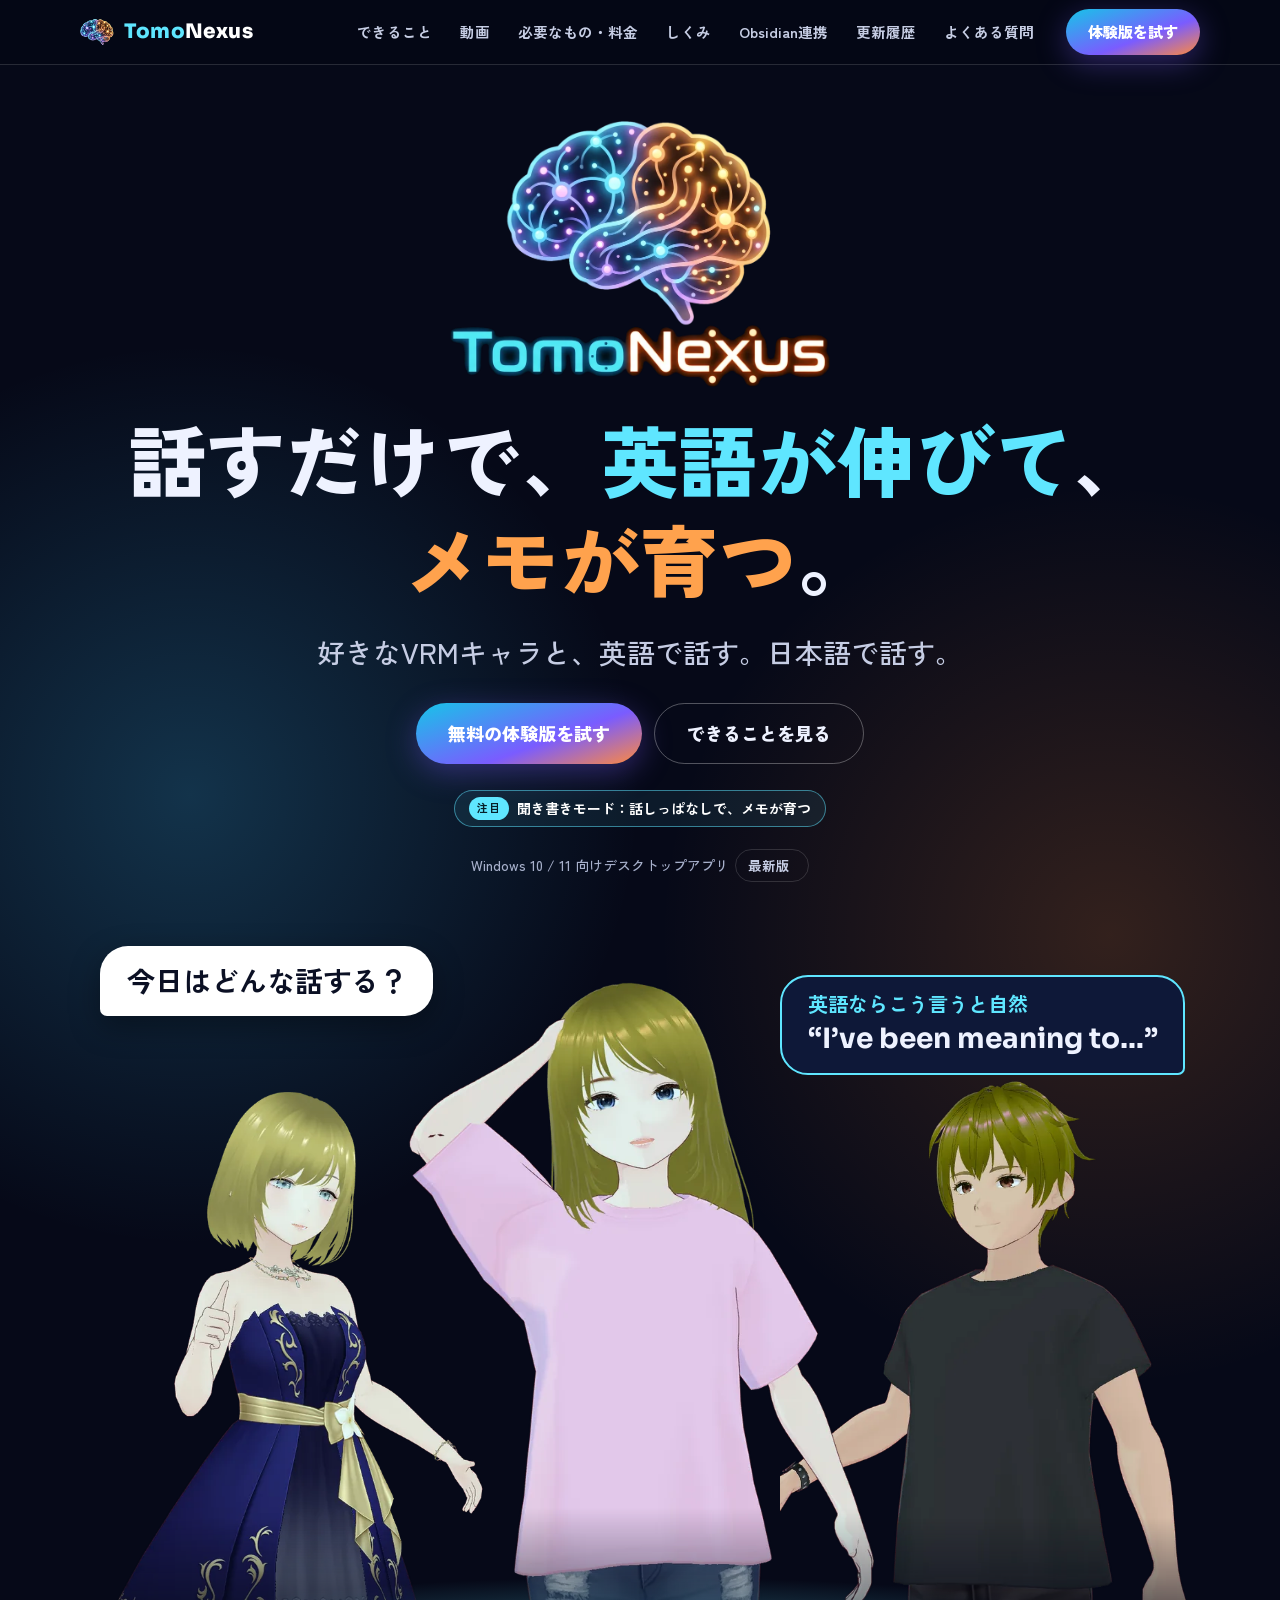
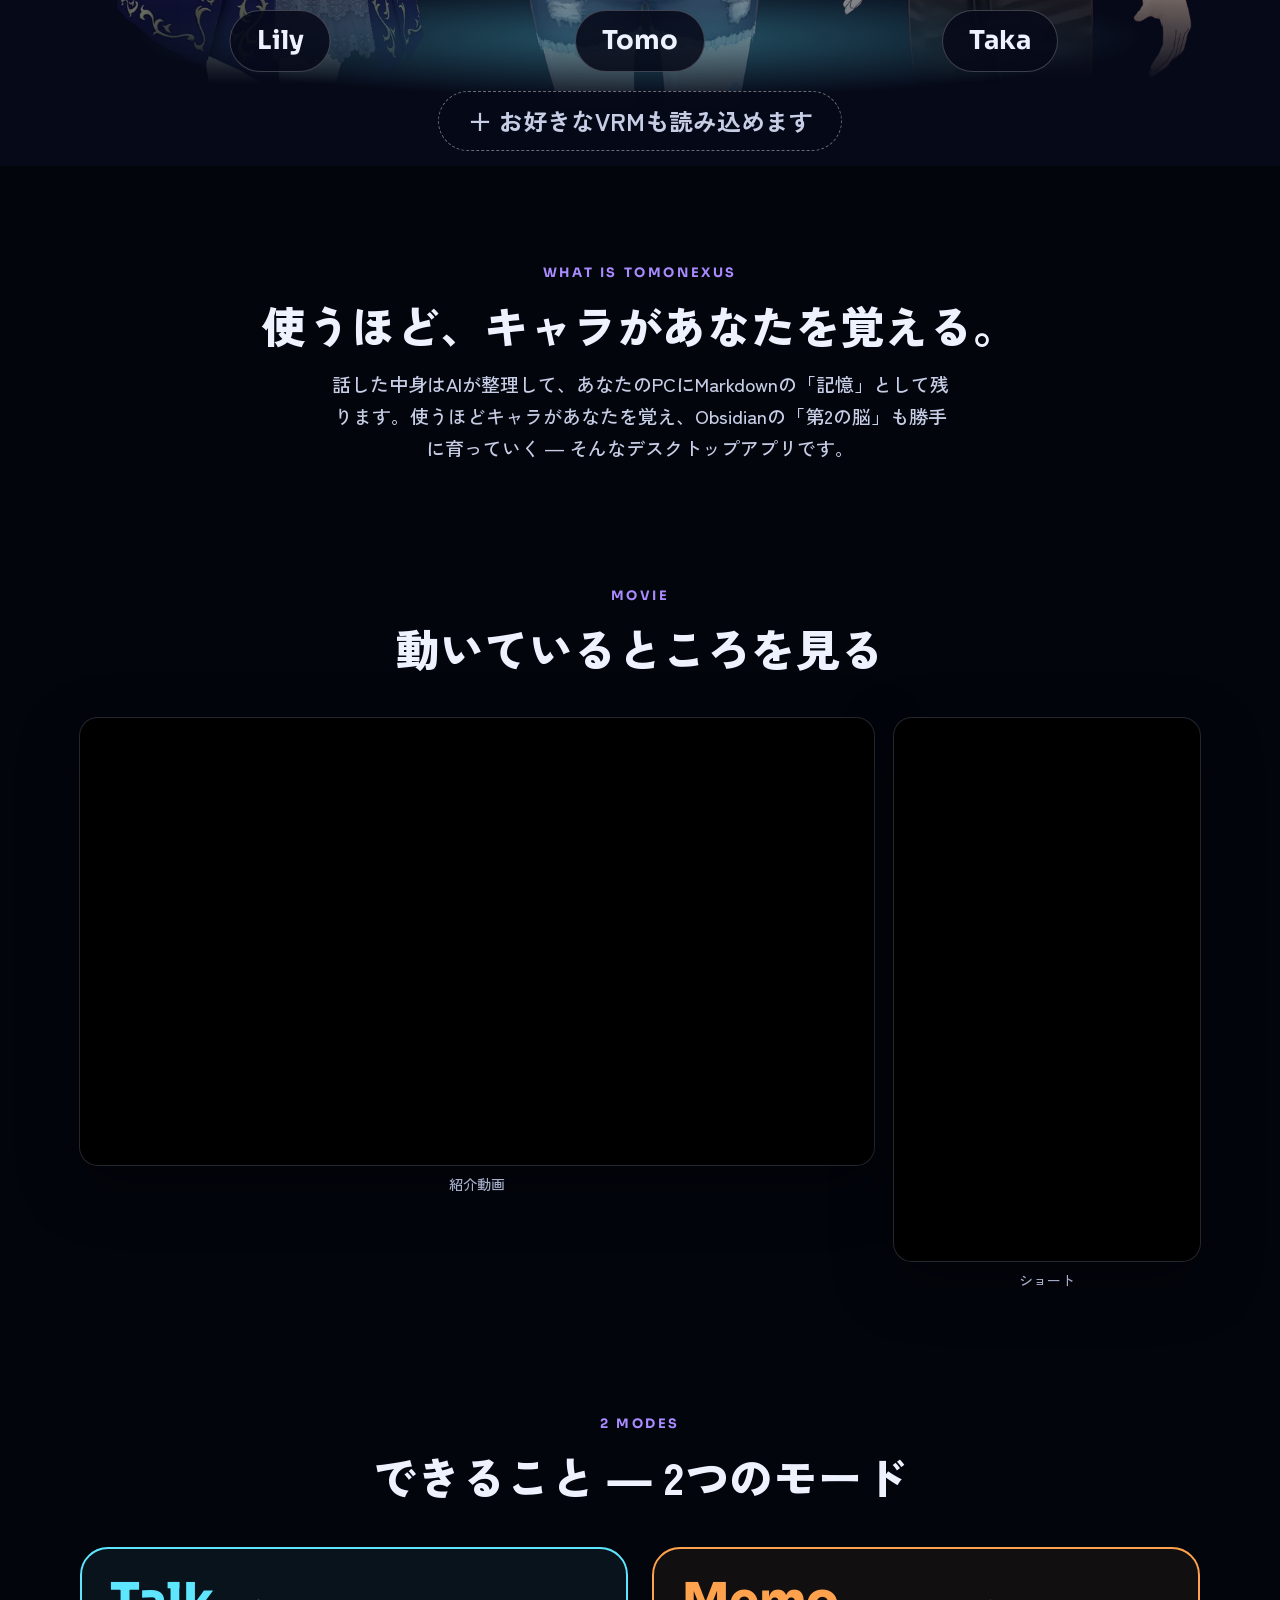
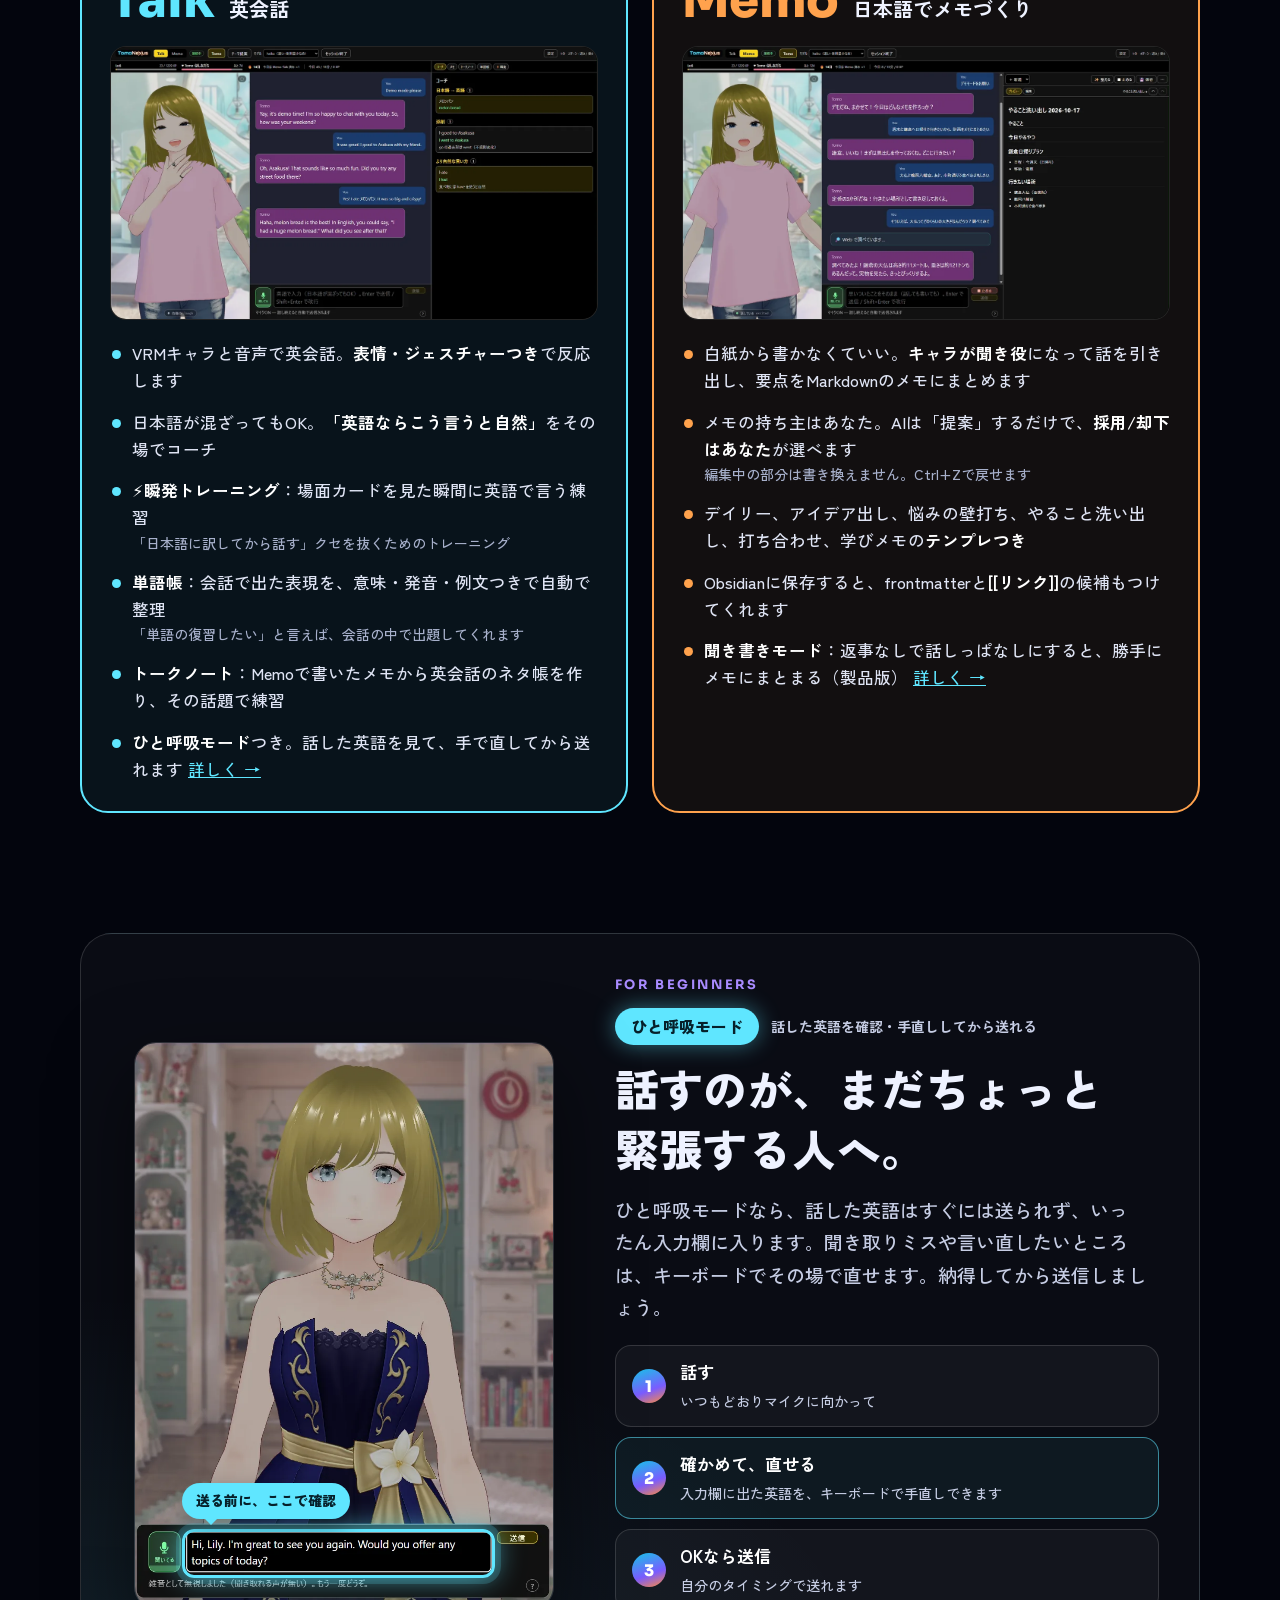
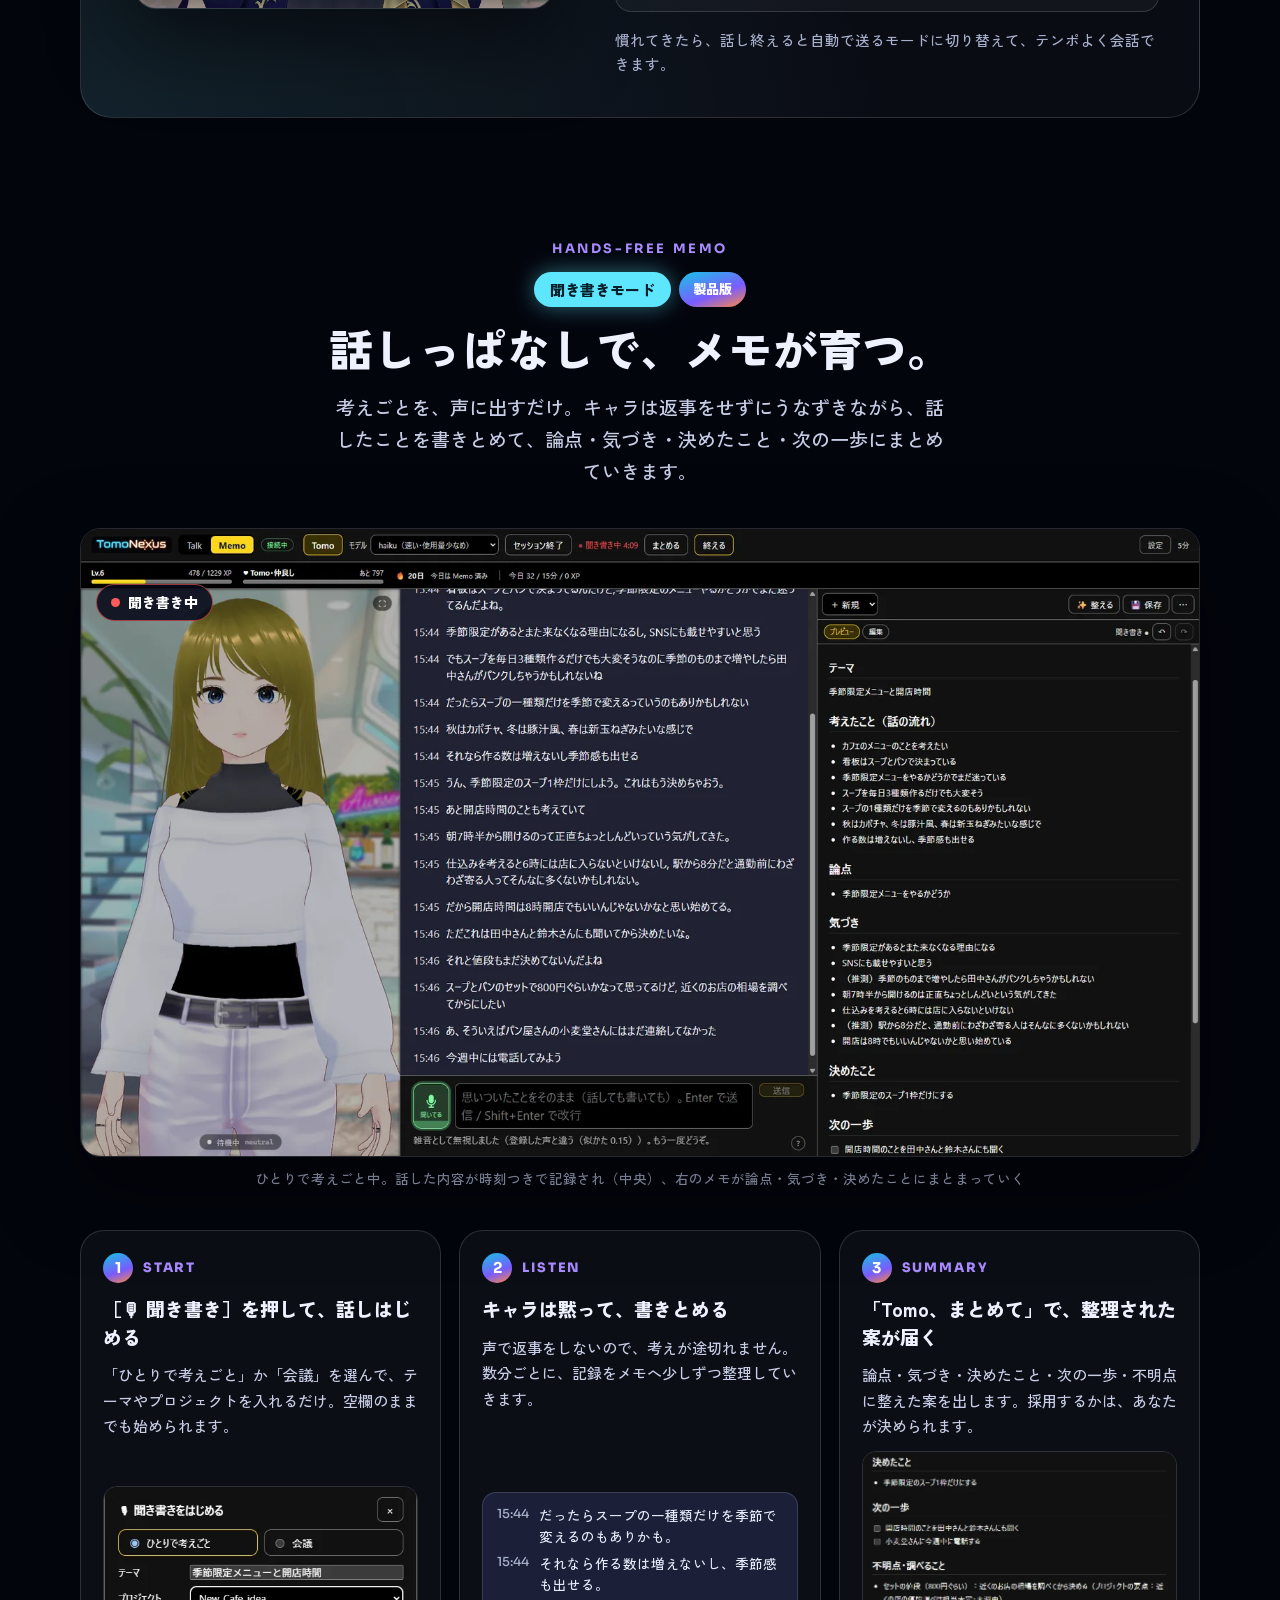
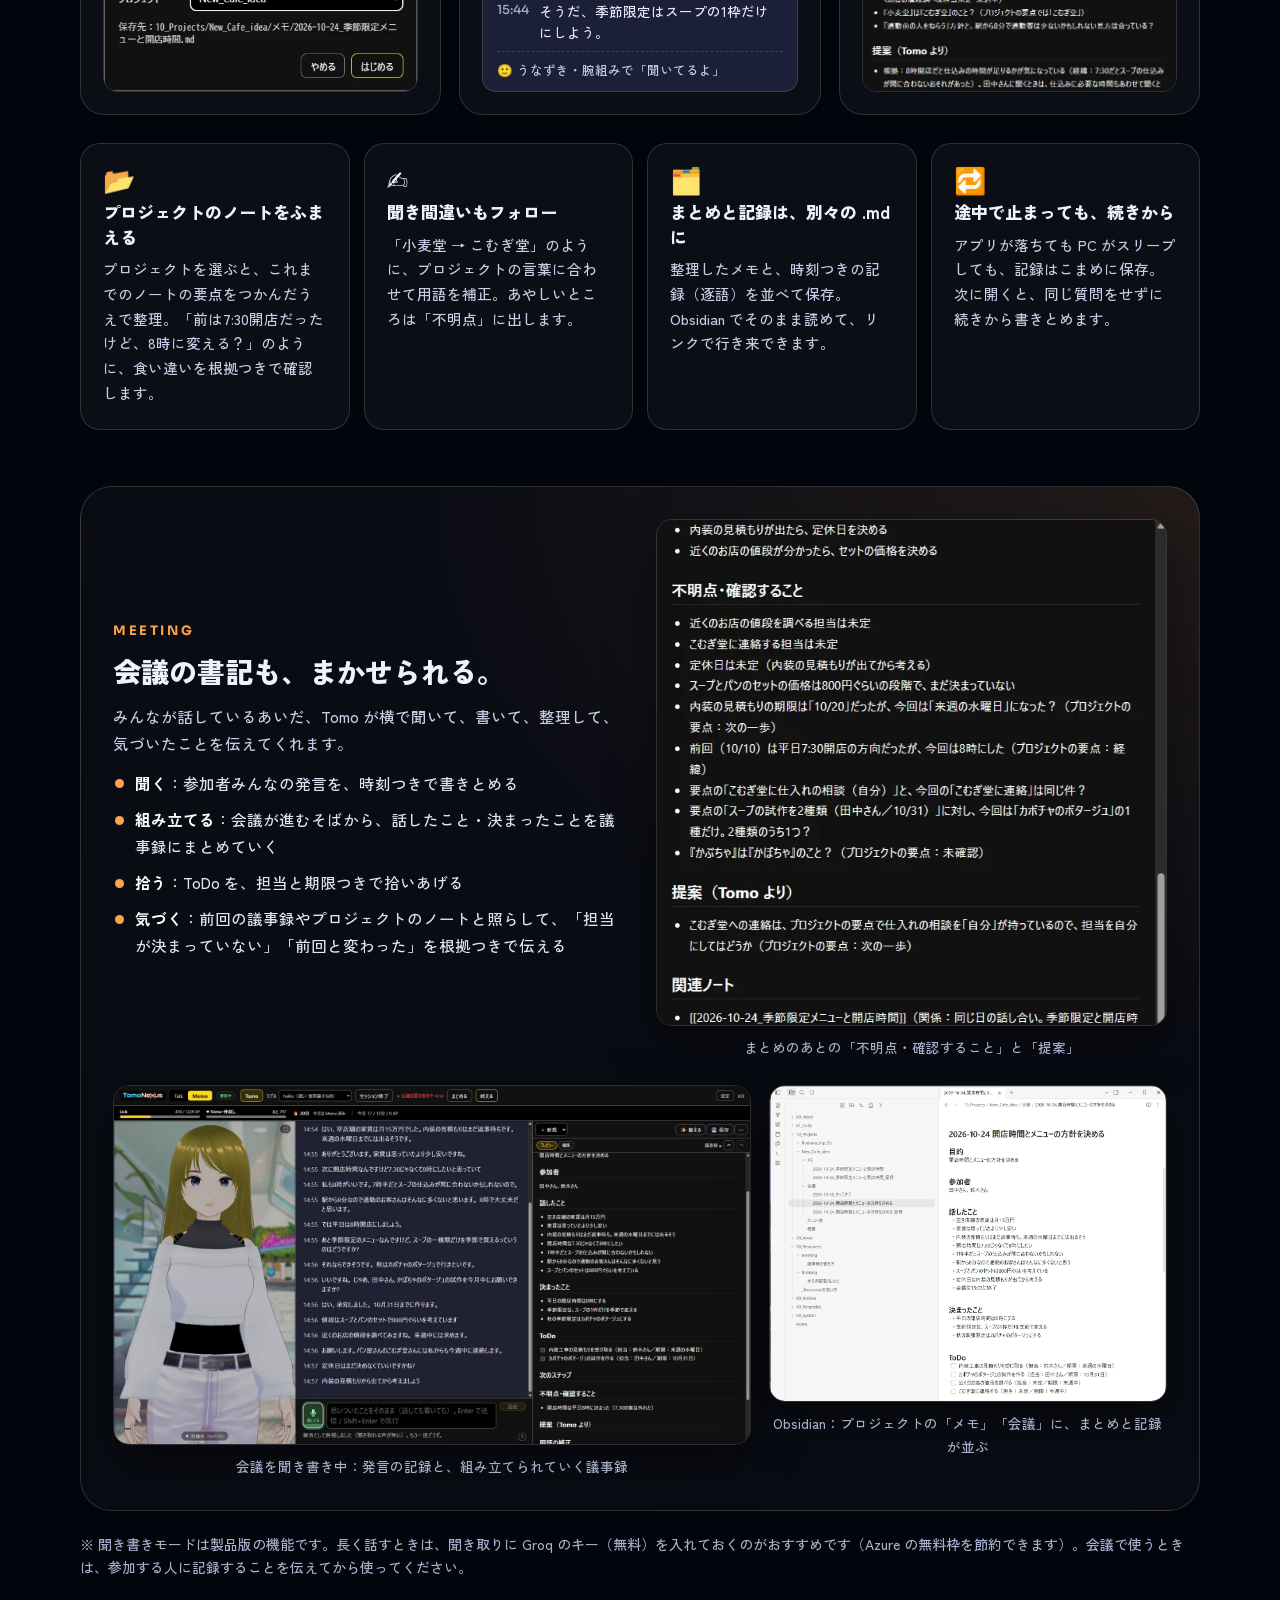
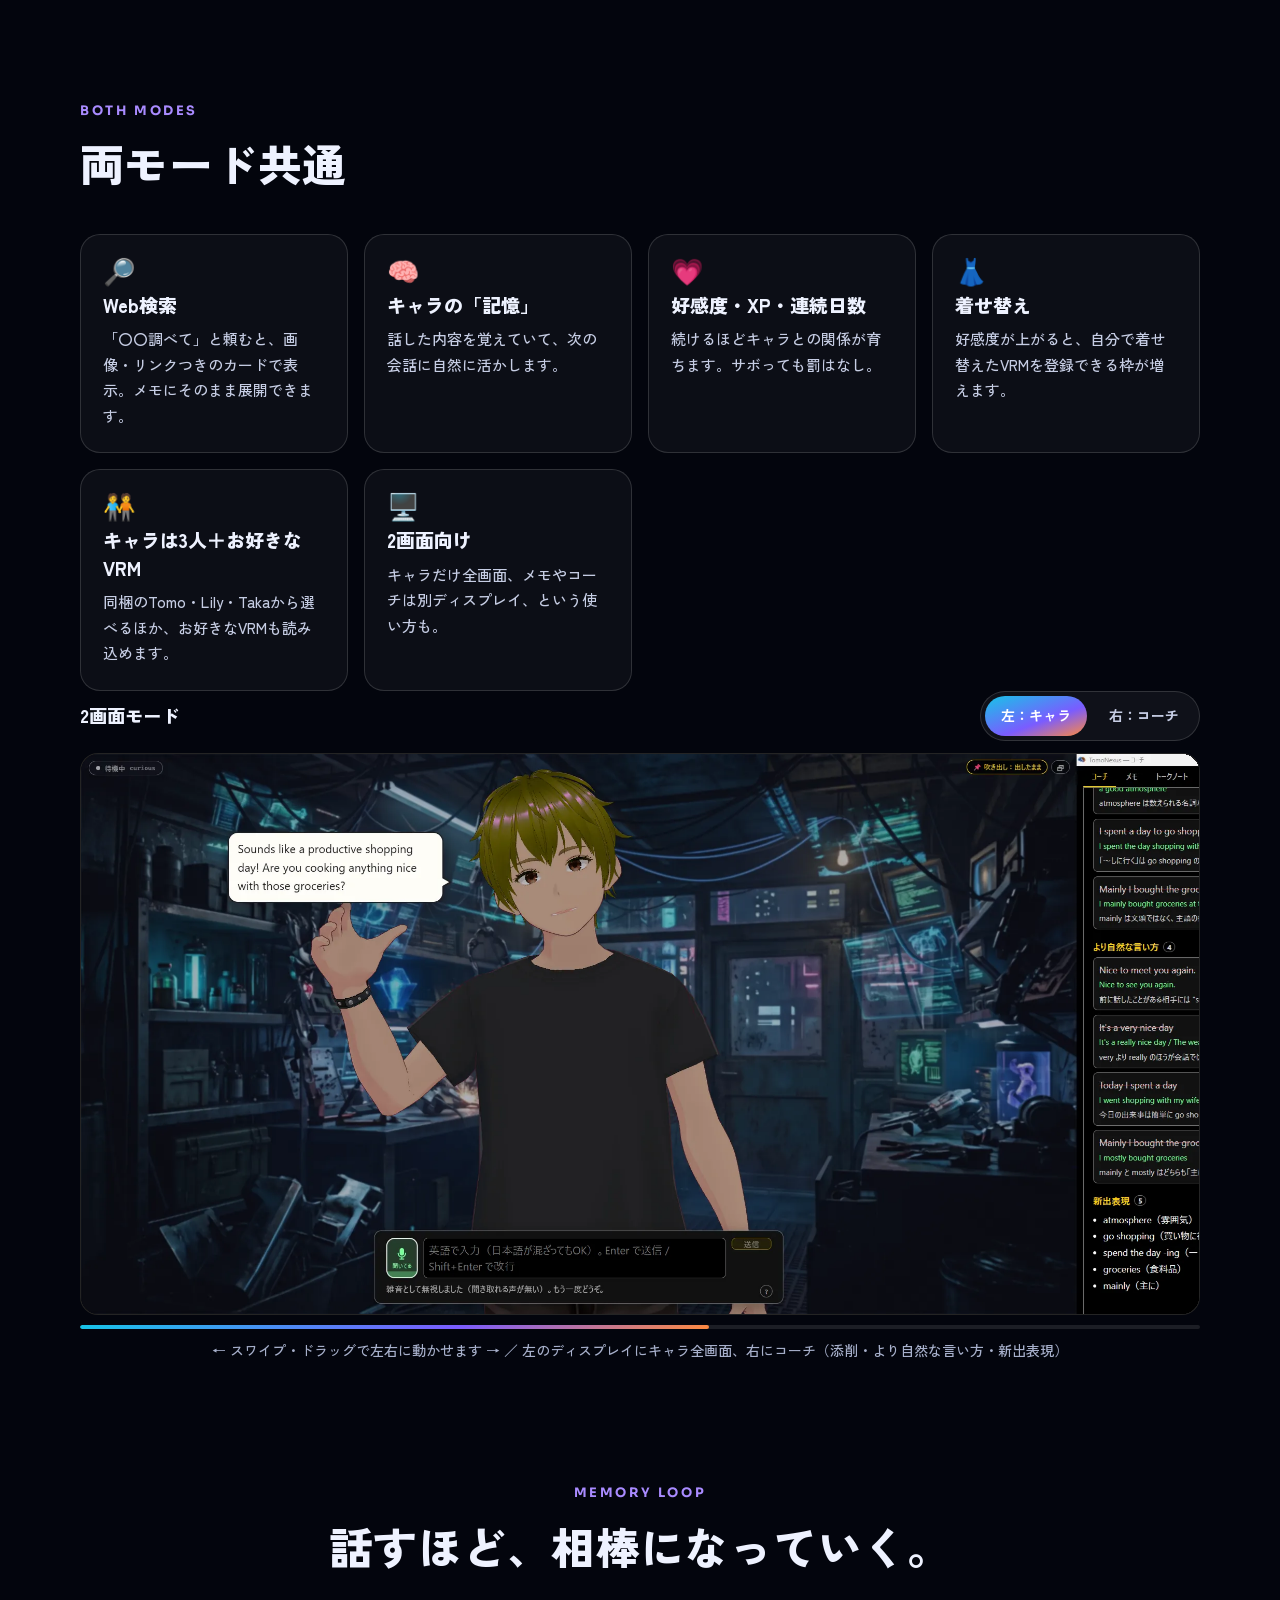
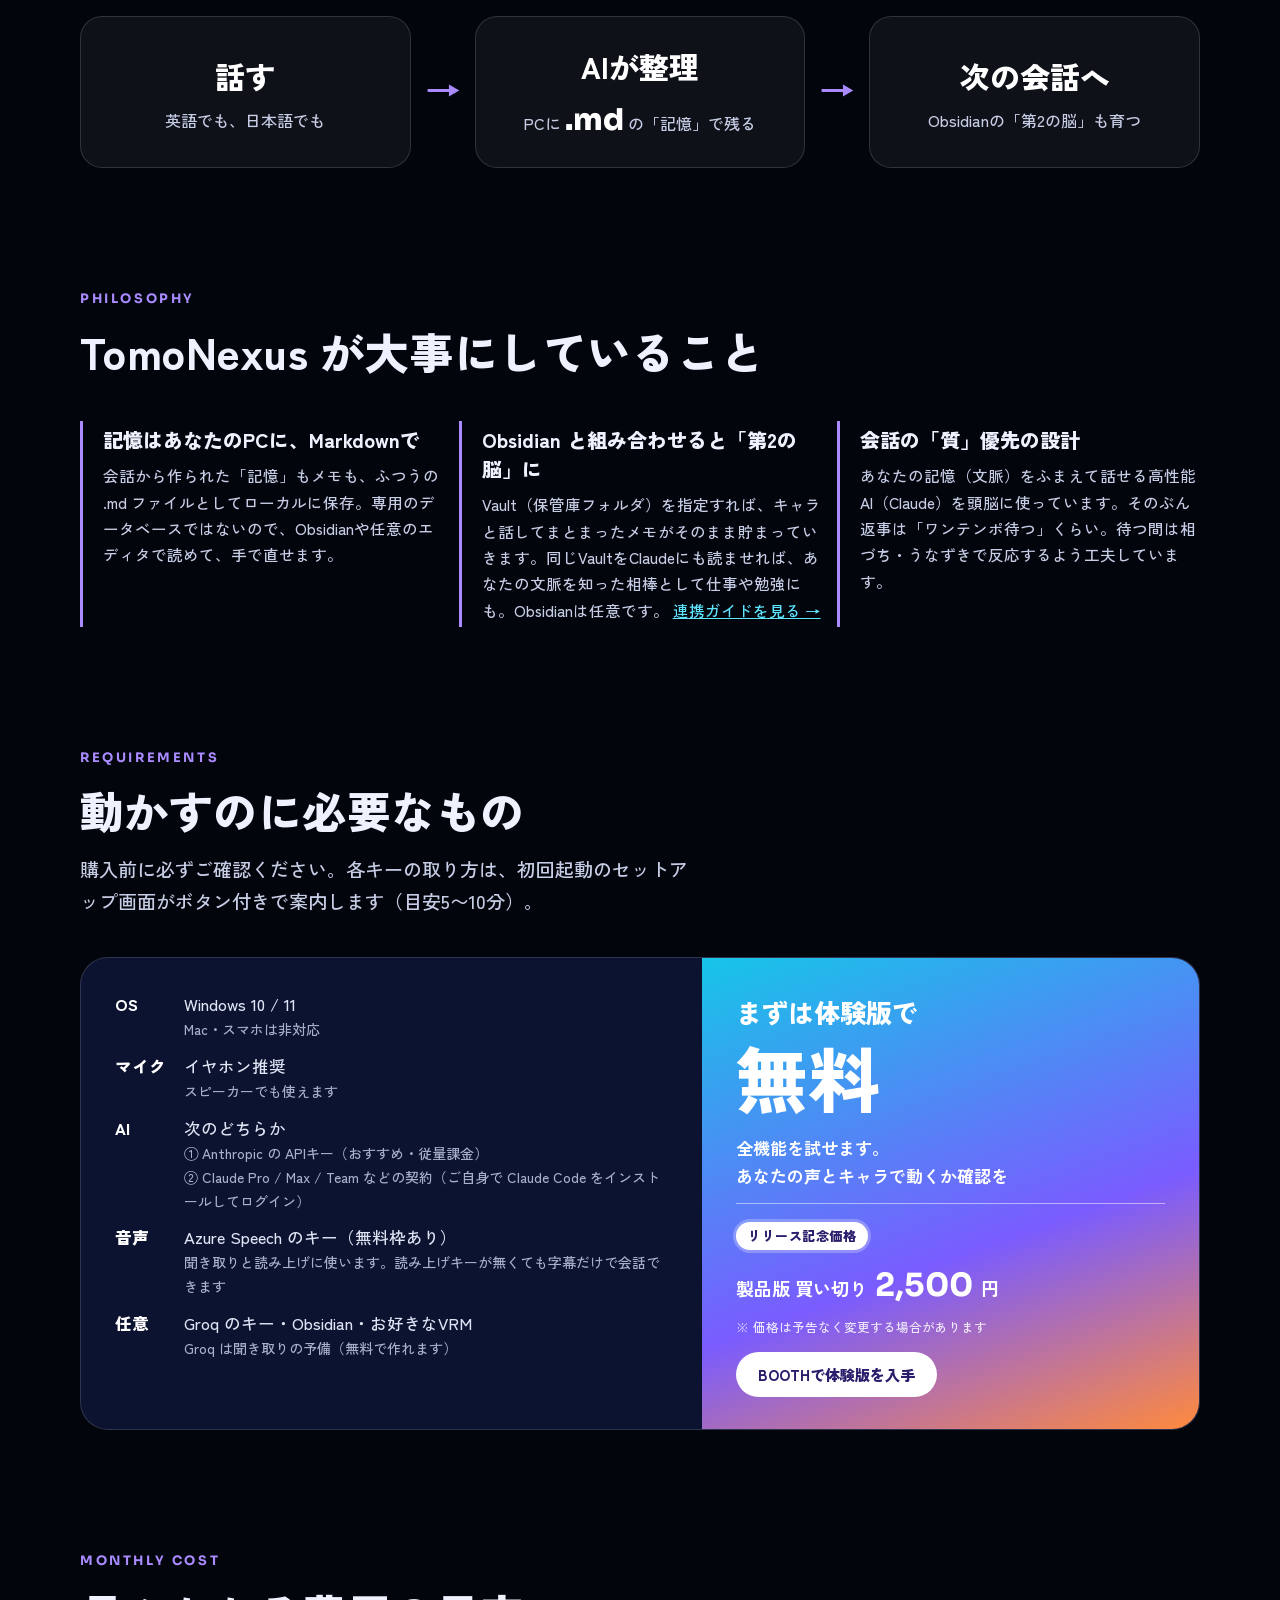
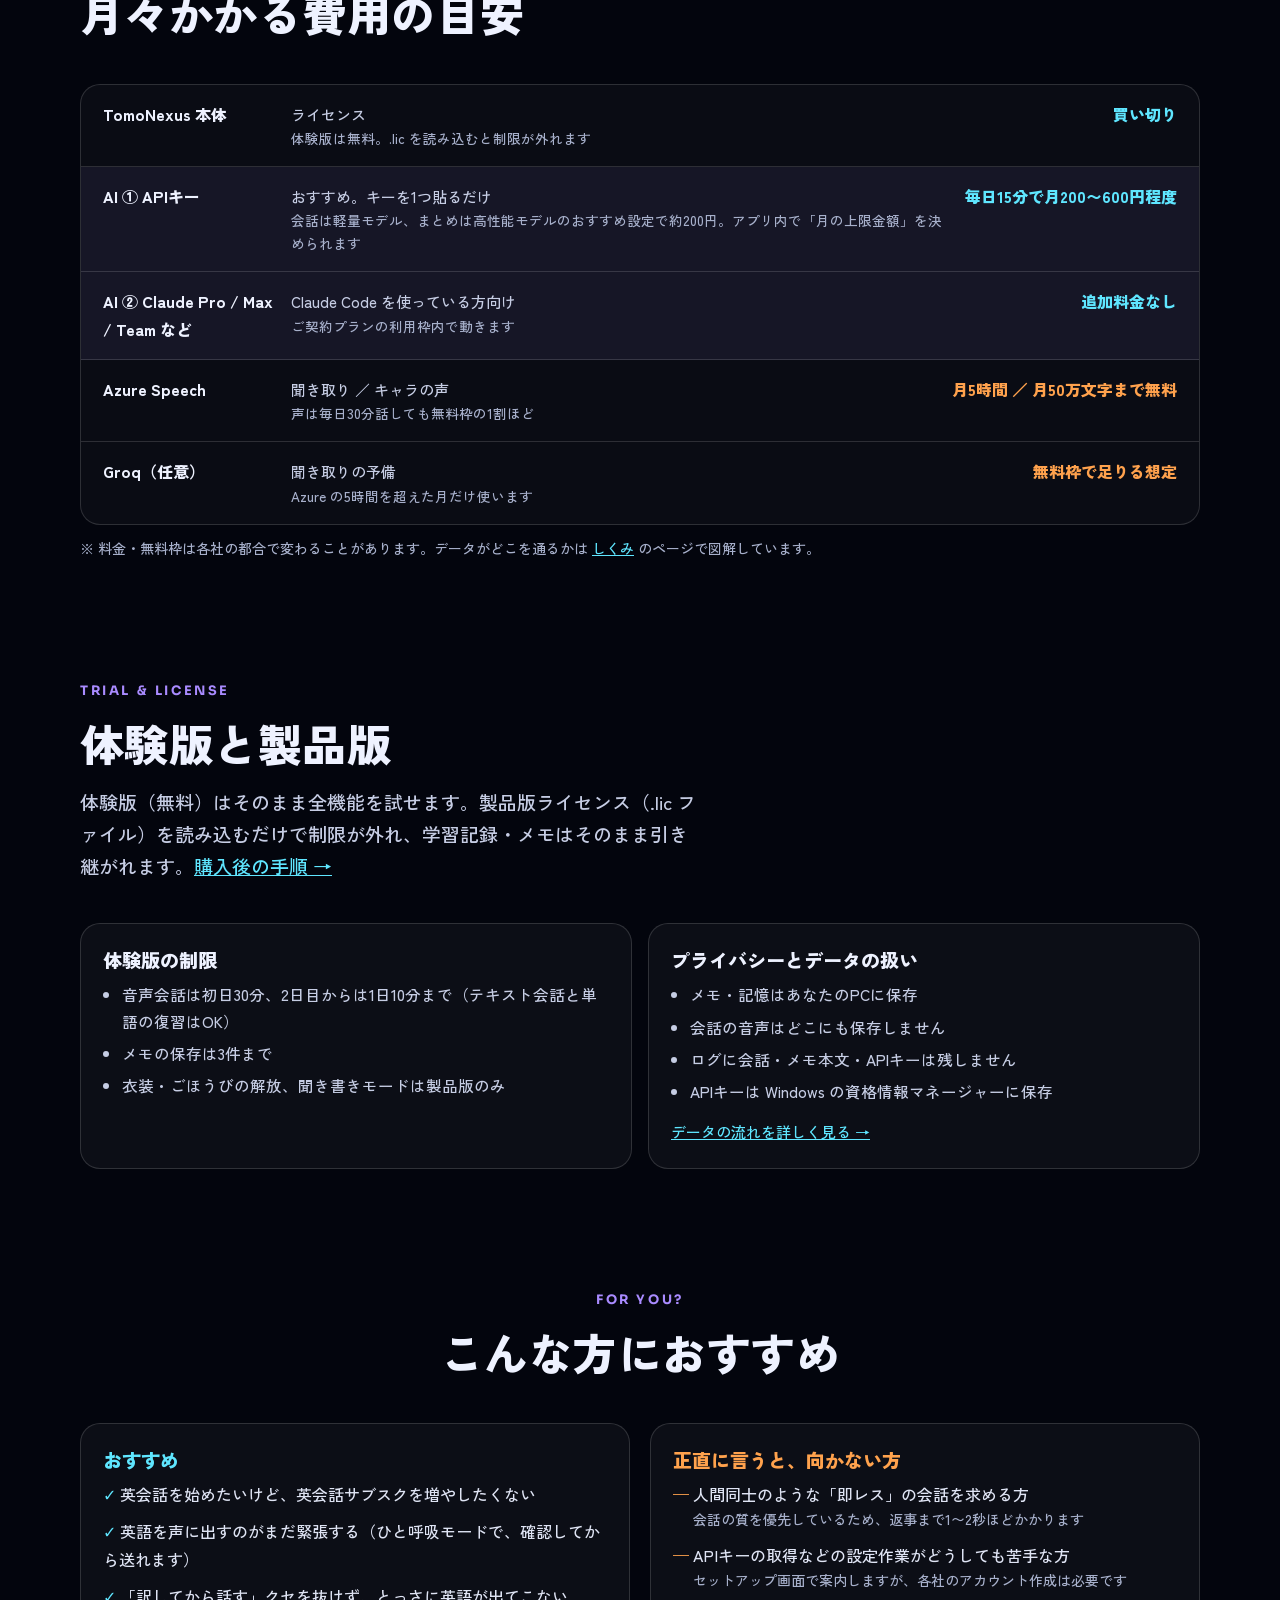
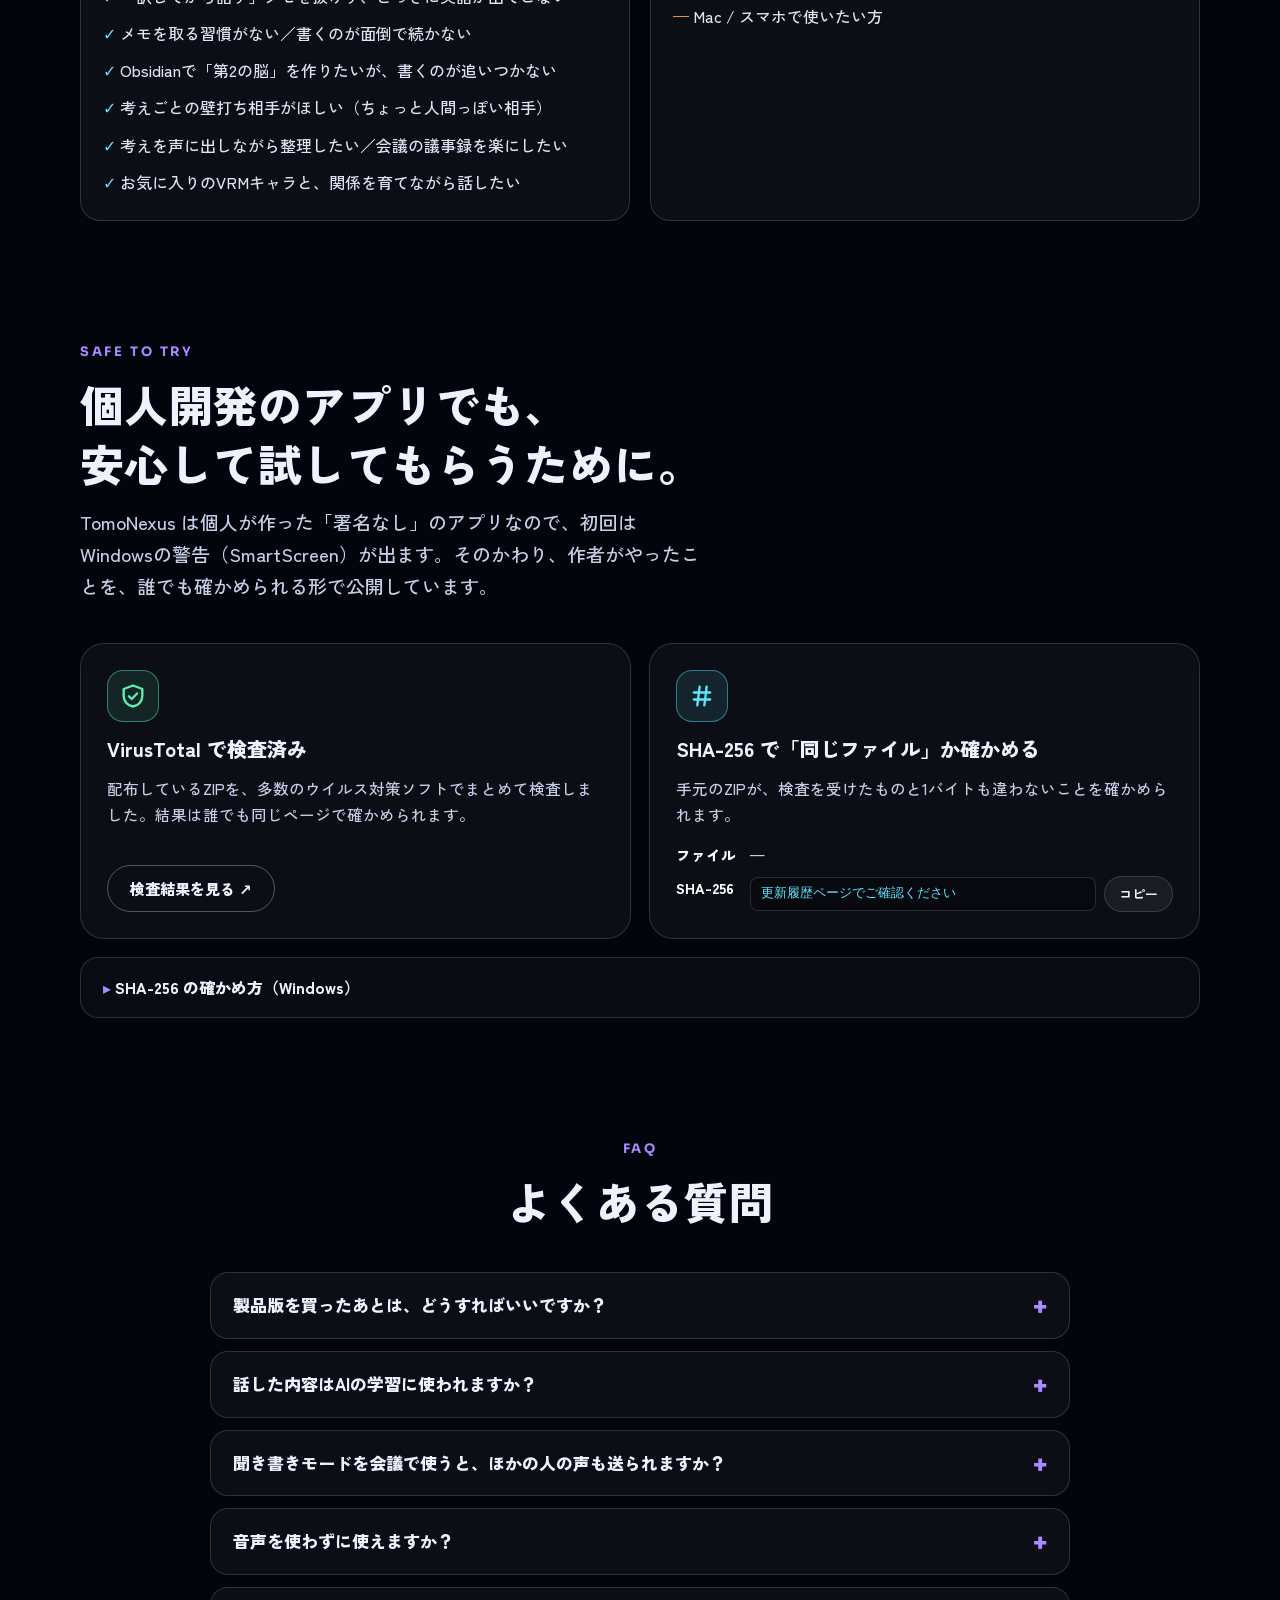
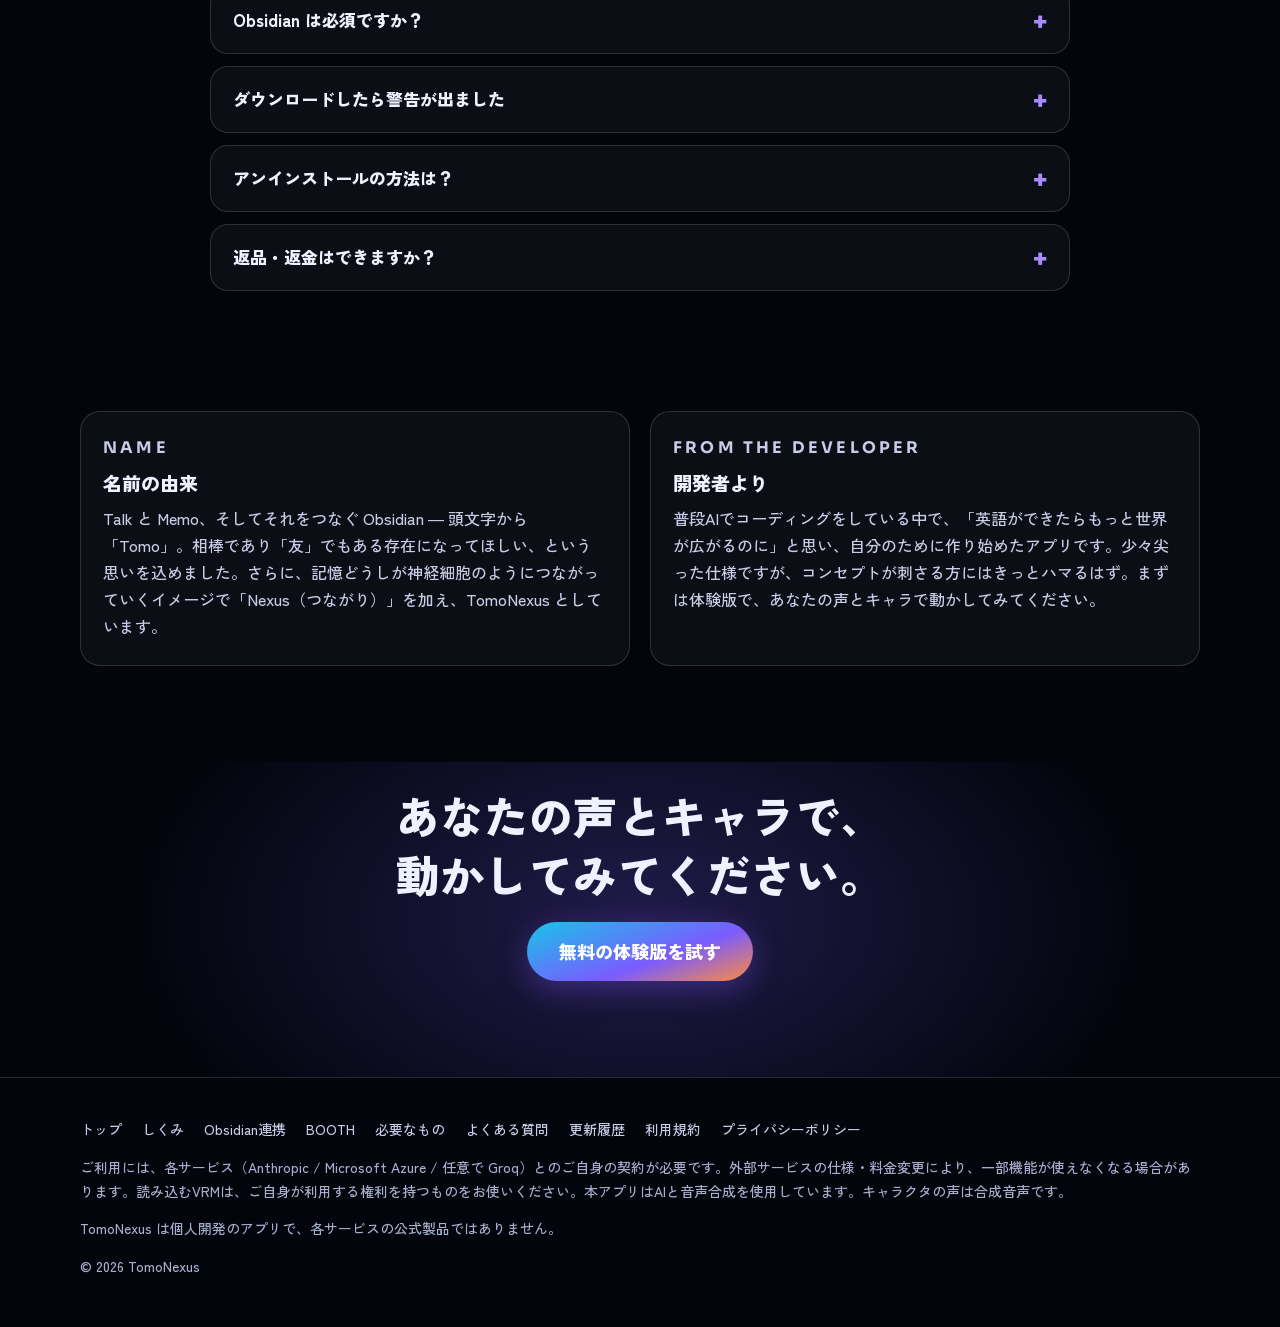
==== index.html @ 1166c1c1 "費用の目安のAI②に Team を追記 Co-Authored-By: Claude Opus 5.5 <noreply@anthropic.com> Claude-Session: https://" ====
<!doctype html>
<html lang="ja">
<head>
<meta charset="utf-8">
<meta name="viewport" content="width=device-width, initial-scale=1">
<title>TomoNexus — 話すだけで、英語が伸びて、メモが育つ。</title>
<meta name="description" content="好きなVRMキャラと英語で話す、日本語で話す。話した中身はAIが整理して、あなたのPCにMarkdownの「記憶」として残るWindowsアプリ。体験版無料。">
<meta name="theme-color" content="#060918">
<meta property="og:type" content="website">
<meta property="og:title" content="TomoNexus — 話すだけで、英語が伸びて、メモが育つ。">
<meta property="og:description" content="VRMキャラと英会話＆日本語でメモづくり。記憶はあなたのPCにMarkdownで。Windows向け・体験版無料。">
<meta property="og:image" content="assets/img/ogp.png">
<meta name="twitter:card" content="summary_large_image">
<link rel="icon" type="image/png" href="assets/img/icon.png">
<link rel="apple-touch-icon" href="assets/img/apple-touch-icon.png">
<link rel="preconnect" href="https://fonts.googleapis.com">
<link rel="preconnect" href="https://fonts.gstatic.com" crossorigin>
<link rel="stylesheet" href="https://fonts.googleapis.com/css2?family=Zen+Kaku+Gothic+New:wght@500;700;900&family=Sora:wght@500;700;800&display=swap">
<link rel="stylesheet" href="assets/css/style.css">
</head>
<body>

<header class="site-header">
  <div class="wrap">
    <a class="brand" href="./"><img src="assets/img/icon.png" alt=""><span><span class="t">Tomo</span><span class="n">Nexus</span></span></a>
    <nav class="nav" aria-label="メインメニュー">
      <a href="#features">できること</a>
      <a href="#movie">動画</a>
      <a href="#requirements">必要なもの・料金</a>
      <a href="shikumi.html">しくみ</a>
      <a href="obsidian.html">Obsidian連携</a>
      <a href="history.html">更新履歴</a>
      <a href="#faq">よくある質問</a>
    </nav>
    <a class="btn btn-primary" data-booth href="#download"><span data-booth-label>体験版を試す</span></a>
    <button class="menu-btn" aria-label="メニュー" aria-expanded="false">☰</button>
  </div>
</header>

<main>
<!-- ============ HERO ============ -->
<section class="hero">
  <div class="glow a"></div><div class="glow b"></div>
  <div class="wrap hero-top">
    <img class="hero-logo" src="assets/img/logo.webp" alt="TomoNexus" width="900" height="629">
    <h1>話すだけで、<span class="c-cyan">英語が伸びて</span>、<span class="br"><span class="c-orange">メモが育つ</span>。</span></h1>
    <p class="hero-sub">好きなVRMキャラと、英語で話す。日本語で話す。</p>
    <div class="hero-cta">
      <a class="btn btn-primary btn-lg" data-booth href="#download"><span data-booth-label>無料の体験版を試す</span></a>
      <a class="btn btn-ghost btn-lg" href="#features">できることを見る</a>
    </div>
    <a class="hero-new" href="#kikigaki"><b>注目</b>聞き書きモード：話しっぱなしで、メモが育つ</a>
    <p class="hero-note">Windows 10 / 11 向けデスクトップアプリ<a class="ver-pill" href="history.html" data-latest-pill hidden>最新版 <b></b></a></p>
  </div>

  <div class="stage" aria-label="同梱キャラクター：Lily・Tomo・Taka">
    <div class="floor"></div>
    <img class="ch lily" src="assets/img/lily.webp" alt="Lily" width="640" height="931">
    <img class="ch taka" src="assets/img/taka.webp" alt="Taka" width="640" height="931">
    <img class="ch tomo" src="assets/img/tomo.webp" alt="Tomo" width="800" height="1040">
    <div class="bubble jp">今日はどんな話する？</div>
    <div class="bubble en"><small>英語ならこう言うと自然</small><span>“I’ve been meaning to…”</span></div>
    <span class="tag l">Lily</span><span class="tag c">Tomo</span><span class="tag r">Taka</span>
    <div class="vrm-note"><span>＋ お好きなVRMも読み込めます</span></div>
  </div>
</section>

<!-- ============ INTRO ============ -->
<section class="section">
  <div class="wrap head center reveal" style="margin-bottom:0">
    <p class="eyebrow">What is TomoNexus</p>
    <h2 class="h2">使うほど、キャラがあなたを覚える。</h2>
    <p class="lead">話した中身はAIが整理して、あなたのPCにMarkdownの「記憶」として残ります。使うほどキャラがあなたを覚え、Obsidianの「第2の脳」も勝手に育っていく ― そんなデスクトップアプリです。</p>
  </div>
</section>

<!-- ============ MOVIE ============ -->
<section class="section" id="movie">
  <div class="wrap">
    <div class="head center reveal">
      <p class="eyebrow">Movie</p>
      <h2 class="h2">動いているところを見る</h2>
    </div>
    <div class="movies reveal">
      <figure class="yt yt-long">
        <iframe src="https://www.youtube.com/embed/RyqpIembaJY" title="TomoNexus 紹介動画" loading="lazy" frameborder="0" allow="accelerometer; autoplay; clipboard-write; encrypted-media; gyroscope; picture-in-picture; web-share" referrerpolicy="strict-origin-when-cross-origin" allowfullscreen></iframe>
        <figcaption>紹介動画</figcaption>
      </figure>
      <figure class="yt yt-short">
        <iframe src="https://www.youtube.com/embed/ItryU8vBAto" title="TomoNexus ショート動画" loading="lazy" frameborder="0" allow="accelerometer; autoplay; clipboard-write; encrypted-media; gyroscope; picture-in-picture; web-share" referrerpolicy="strict-origin-when-cross-origin" allowfullscreen></iframe>
        <figcaption>ショート</figcaption>
      </figure>
    </div>
  </div>
</section>

<!-- ============ MODES ============ -->
<section class="section" id="features">
  <div class="wrap">
    <div class="head center reveal">
      <p class="eyebrow">2 Modes</p>
      <h2 class="h2">できること ― 2つのモード</h2>
    </div>
    <div class="modes">
      <article class="mode talk reveal">
        <div class="mode-title"><h3>Talk</h3><span>英会話</span></div>
        <div class="media">
          <video data-autoplay muted loop playsinline preload="none" poster="assets/img/poster-talk.webp" aria-label="Talkモードの実機映像">
            <source src="assets/video/talk.mp4" type="video/mp4">
          </video>
        </div>
        <ul class="points">
          <li>VRMキャラと音声で英会話。<b>表情・ジェスチャーつき</b>で反応します</li>
          <li>日本語が混ざってもOK。<b>「英語ならこう言うと自然」</b>をその場でコーチ</li>
          <li><b>⚡瞬発トレーニング</b>：場面カードを見た瞬間に英語で言う練習<small>「日本語に訳してから話す」クセを抜くためのトレーニング</small></li>
          <li><b>単語帳</b>：会話で出た表現を、意味・発音・例文つきで自動で整理<small>「単語の復習したい」と言えば、会話の中で出題してくれます</small></li>
          <li><b>トークノート</b>：Memoで書いたメモから英会話のネタ帳を作り、その話題で練習</li>
          <li><b>ひと呼吸モード</b>つき。話した英語を見て、手で直してから送れます <a href="#confirm">詳しく →</a></li>
        </ul>
      </article>
      <article class="mode memo reveal">
        <div class="mode-title"><h3>Memo</h3><span>日本語でメモづくり</span></div>
        <div class="media">
          <video data-autoplay muted loop playsinline preload="none" poster="assets/img/poster-memo.webp" aria-label="Memoモードの実機映像">
            <source src="assets/video/memo.mp4" type="video/mp4">
          </video>
        </div>
        <ul class="points">
          <li>白紙から書かなくていい。<b>キャラが聞き役</b>になって話を引き出し、要点をMarkdownのメモにまとめます</li>
          <li>メモの持ち主はあなた。AIは「提案」するだけで、<b>採用/却下はあなた</b>が選べます<small>編集中の部分は書き換えません。Ctrl+Zで戻せます</small></li>
          <li>デイリー、アイデア出し、悩みの壁打ち、やること洗い出し、打ち合わせ、学びメモの<b>テンプレつき</b></li>
          <li>Obsidianに保存すると、frontmatterと<b>[[リンク]]</b>の候補もつけてくれます</li>
          <li><b>聞き書きモード</b>：返事なしで話しっぱなしにすると、勝手にメモにまとまる（製品版） <a href="#kikigaki">詳しく →</a></li>
        </ul>
      </article>
    </div>
  </div>
</section>

<!-- ============ CONFIRM MODE ============ -->
<section class="section" id="confirm">
  <div class="wrap">
    <div class="spot reveal">
      <figure class="spot-shot">
        <img src="assets/img/confirm.webp" alt="ひと呼吸モード：話した英語が入力欄に入り、送信ボタンで送る" loading="lazy" width="798" height="1078">
        <span class="spot-ring" aria-hidden="true"></span>
        <span class="spot-tip" aria-hidden="true">送る前に、ここで確認</span>
      </figure>
      <div class="spot-body">
        <p class="eyebrow">For beginners</p>
        <p class="spot-name"><b>ひと呼吸モード</b><span>話した英語を確認・手直ししてから送れる</span></p>
        <h2 class="h2"><span class="nb">話すのが、</span><span class="nb">まだちょっと</span><span class="nb">緊張する人へ。</span></h2>
        <p class="lead">ひと呼吸モードなら、話した英語はすぐには送られず、いったん入力欄に入ります。聞き取りミスや言い直したいところは、キーボードでその場で直せます。納得してから送信しましょう。</p>
        <ol class="spot-steps">
          <li><span class="n">1</span><div><b>話す</b><small>いつもどおりマイクに向かって</small></div></li>
          <li><span class="n">2</span><div><b>確かめて、直せる</b><small>入力欄に出た英語を、キーボードで手直しできます</small></div></li>
          <li><span class="n">3</span><div><b>OKなら送信</b><small>自分のタイミングで送れます</small></div></li>
        </ol>
        <p class="spot-note">慣れてきたら、話し終えると自動で送るモードに切り替えて、テンポよく会話できます。</p>
      </div>
    </div>
  </div>
</section>

<!-- ============ 聞き書きモード ============ -->
<section class="section" id="kikigaki">
  <div class="wrap">
    <div class="head center reveal">
      <p class="eyebrow">Hands-free memo</p>
      <div class="kk-badges"><b>聞き書きモード</b><span>製品版</span></div>
      <h2 class="h2"><span class="nb">話しっぱなしで、</span><span class="nb">メモが育つ。</span></h2>
      <p class="lead">考えごとを、声に出すだけ。キャラは返事をせずにうなずきながら、話したことを書きとめて、論点・気づき・決めたこと・次の一歩にまとめていきます。</p>
    </div>

    <figure class="kk-hero reveal">
      <div class="kk-frame"><a href="assets/img/kikigaki/solo-live.webp" target="_blank" rel="noopener" title="大きく表示"><img src="assets/img/kikigaki/solo-live.webp" alt="聞き書き中の画面：左にキャラ、中央に話した内容が時刻つきで記録され、右のメモにテーマ・考えたこと・論点・気づき・決めたことがまとまっていく" loading="lazy" width="1600" height="898"></a>
      <span class="rec" aria-hidden="true"><i></i>聞き書き中</span></div>
      <figcaption>ひとりで考えごと中。話した内容が時刻つきで記録され（中央）、右のメモが論点・気づき・決めたことにまとまっていく</figcaption>
    </figure>

    <div class="kk-steps">
      <article class="kk-step reveal">
        <span class="n"><b>1</b>START</span>
        <h3>［🎙 聞き書き］を押して、話しはじめる</h3>
        <p>「ひとりで考えごと」か「会議」を選んで、テーマやプロジェクトを入れるだけ。空欄のままでも始められます。</p>
        <img src="assets/img/kikigaki/start-solo.webp" alt="聞き書きをはじめるパネル：ひとりで考えごと／会議、テーマ、プロジェクト、保存先" loading="lazy" width="460" height="299">
      </article>
      <article class="kk-step reveal">
        <span class="n"><b>2</b>LISTEN</span>
        <h3>キャラは黙って、書きとめる</h3>
        <p>声で返事をしないので、考えが途切れません。数分ごとに、記録をメモへ少しずつ整理していきます。</p>
        <div class="kk-log" aria-hidden="true">
          <span><em>15:44</em>だったらスープの一種類だけを季節で変えるのもありかも。</span>
          <span><em>15:44</em>それなら作る数は増えないし、季節感も出せる。</span>
          <span><em>15:44</em>そうだ、季節限定はスープの1枠だけにしよう。</span>
          <span class="act">🙂 うなずき・腕組みで「聞いてるよ」</span>
        </div>
      </article>
      <article class="kk-step reveal">
        <span class="n"><b>3</b>SUMMARY</span>
        <h3>「Tomo、まとめて」で、整理された案が届く</h3>
        <p>論点・気づき・決めたこと・次の一歩・不明点に整えた案を出します。採用するかは、あなたが決められます。</p>
        <img src="assets/img/kikigaki/solo-review.webp" alt="まとめたあとのメモ：決めたこと・次の一歩・不明点（プロジェクトの要点と照らした確認）・提案" loading="lazy" width="640" height="489">
      </article>
    </div>

    <div class="kk-points">
      <div class="card reveal"><span class="ico">📂</span><h3>プロジェクトのノートをふまえる</h3><p>プロジェクトを選ぶと、これまでのノートの要点をつかんだうえで整理。「前は7:30開店だったけど、8時に変える？」のように、食い違いを根拠つきで確認します。</p></div>
      <div class="card reveal"><span class="ico">✍️</span><h3>聞き間違いもフォロー</h3><p>「小麦堂 → こむぎ堂」のように、プロジェクトの言葉に合わせて用語を補正。あやしいところは「不明点」に出します。</p></div>
      <div class="card reveal"><span class="ico">🗂️</span><h3>まとめと記録は、別々の .md に</h3><p>整理したメモと、時刻つきの記録（逐語）を並べて保存。Obsidian でそのまま読めて、リンクで行き来できます。</p></div>
      <div class="card reveal"><span class="ico">🔁</span><h3>途中で止まっても、続きから</h3><p>アプリが落ちても PC がスリープしても、記録はこまめに保存。次に開くと、同じ質問をせずに続きから書きとめます。</p></div>
    </div>

    <div class="kk-meeting reveal">
      <div class="kk-meeting-top">
        <div>
          <p class="eyebrow" style="color:var(--orange)">Meeting</p>
          <h3>会議の書記も、まかせられる。</h3>
          <p style="color:var(--soft);font-size:15.5px;margin-bottom:14px">みんなが話しているあいだ、Tomo が横で聞いて、書いて、整理して、気づいたことを伝えてくれます。</p>
          <ul>
            <li><b>聞く</b>：参加者みんなの発言を、時刻つきで書きとめる</li>
            <li><b>組み立てる</b>：会議が進むそばから、話したこと・決まったことを議事録にまとめていく</li>
            <li><b>拾う</b>：ToDo を、担当と期限つきで拾いあげる</li>
            <li><b>気づく</b>：前回の議事録やプロジェクトのノートと照らして、「担当が決まっていない」「前回と変わった」を根拠つきで伝える</li>
          </ul>
        </div>
        <figure class="kk-fig">
          <a href="assets/img/kikigaki/meeting-result.webp" target="_blank" rel="noopener" title="大きく表示"><img src="assets/img/kikigaki/meeting-result.webp" alt="議事録の不明点・確認すること：前回は平日7:30開店の方向だったが今回は8時にした、など根拠つきの確認" loading="lazy" width="654" height="649"></a>
          <figcaption>まとめのあとの「不明点・確認すること」と「提案」</figcaption>
        </figure>
      </div>
      <div class="kk-meeting-row">
        <figure class="kk-fig">
          <a href="assets/img/kikigaki/meeting-live.webp" target="_blank" rel="noopener" title="大きく表示"><img src="assets/img/kikigaki/meeting-live.webp" alt="会議を聞き書き中の画面：発言の記録と、組み立てられていく議事録" loading="lazy" width="1600" height="900"></a>
          <figcaption>会議を聞き書き中：発言の記録と、組み立てられていく議事録</figcaption>
        </figure>
        <figure class="kk-fig">
          <a href="assets/img/kikigaki/meeting-obsidian.webp" target="_blank" rel="noopener" title="大きく表示"><img src="assets/img/kikigaki/meeting-obsidian.webp" alt="Obsidian で開いた議事録。プロジェクトの メモ／会議 フォルダに、まとめと記録が並んでいる" loading="lazy" width="1235" height="982"></a>
          <figcaption>Obsidian：プロジェクトの「メモ」「会議」に、まとめと記録が並ぶ</figcaption>
        </figure>
      </div>
    </div>

    <p class="kk-note reveal">※ 聞き書きモードは製品版の機能です。長く話すときは、聞き取りに Groq のキー（無料）を入れておくのがおすすめです（Azure の無料枠を節約できます）。会議で使うときは、参加する人に記録することを伝えてから使ってください。</p>
  </div>
</section>

<!-- ============ COMMON ============ -->
<section class="section">
  <div class="wrap">
    <div class="head reveal">
      <p class="eyebrow">Both modes</p>
      <h2 class="h2">両モード共通</h2>
    </div>
    <div class="grid">
      <div class="card reveal"><span class="ico">🔎</span><h3>Web検索</h3><p>「〇〇調べて」と頼むと、画像・リンクつきのカードで表示。メモにそのまま展開できます。</p></div>
      <div class="card reveal"><span class="ico">🧠</span><h3>キャラの「記憶」</h3><p>話した内容を覚えていて、次の会話に自然に活かします。</p></div>
      <div class="card reveal"><span class="ico">💗</span><h3>好感度・XP・連続日数</h3><p>続けるほどキャラとの関係が育ちます。サボっても罰はなし。</p></div>
      <div class="card reveal"><span class="ico">👗</span><h3>着せ替え</h3><p>好感度が上がると、自分で着せ替えたVRMを登録できる枠が増えます。</p></div>
      <div class="card reveal"><span class="ico">🧑‍🤝‍🧑</span><h3>キャラは3人＋お好きなVRM</h3><p>同梱のTomo・Lily・Takaから選べるほか、お好きなVRMも読み込めます。</p></div>
      <div class="card reveal"><span class="ico">🖥️</span><h3>2画面向け</h3><p>キャラだけ全画面、メモやコーチは別ディスプレイ、という使い方も。</p></div>
    </div>
    <figure class="pan reveal" style="margin:0">
      <div class="pan-head">
        <span class="pan-title">2画面モード</span>
        <div class="pan-tabs" role="group" aria-label="表示する画面">
          <button type="button" data-pan="0" aria-pressed="true">左：キャラ</button>
          <button type="button" data-pan="1" aria-pressed="false">右：コーチ</button>
        </div>
      </div>
      <div class="pan-track" tabindex="0" aria-label="2画面モードのスクリーンショット（左右にスクロールできます）">
        <img src="assets/img/dual.webp" alt="2画面モード：左のディスプレイにキャラ、右のディスプレイにコーチ欄" loading="lazy" width="3840" height="1080" draggable="false">
      </div>
      <div class="pan-bar" aria-hidden="true"><span></span></div>
      <figcaption class="caption">← スワイプ・ドラッグで左右に動かせます → ／ 左のディスプレイにキャラ全画面、右にコーチ（添削・より自然な言い方・新出表現）</figcaption>
    </figure>
  </div>
</section>

<!-- ============ LOOP ============ -->
<section class="section">
  <div class="wrap">
    <div class="head center reveal">
      <p class="eyebrow">Memory loop</p>
      <h2 class="h2">話すほど、相棒になっていく。</h2>
    </div>
    <div class="loop reveal">
      <div class="step"><b>話す</b><span>英語でも、日本語でも</span></div>
      <span class="arrow" aria-hidden="true">→</span>
      <div class="step"><b>AIが整理</b><span>PCに <b class="en">.md</b> の「記憶」で残る</span></div>
      <span class="arrow" aria-hidden="true">→</span>
      <div class="step"><b>次の会話へ</b><span>Obsidianの「第2の脳」も育つ</span></div>
    </div>
  </div>
</section>

<!-- ============ VALUES ============ -->
<section class="section">
  <div class="wrap">
    <div class="head reveal">
      <p class="eyebrow">Philosophy</p>
      <h2 class="h2">TomoNexus が大事にしていること</h2>
    </div>
    <div class="values">
      <div class="value reveal"><h3>記憶はあなたのPCに、Markdownで</h3><p>会話から作られた「記憶」もメモも、ふつうの .md ファイルとしてローカルに保存。専用のデータベースではないので、Obsidianや任意のエディタで読めて、手で直せます。</p></div>
      <div class="value reveal"><h3>Obsidian と組み合わせると「第2の脳」に</h3><p>Vault（保管庫フォルダ）を指定すれば、キャラと話してまとまったメモがそのまま貯まっていきます。同じVaultをClaudeにも読ませれば、あなたの文脈を知った相棒として仕事や勉強にも。Obsidianは任意です。 <a href="obsidian.html">連携ガイドを見る →</a></p></div>
      <div class="value reveal"><h3>会話の「質」優先の設計</h3><p>あなたの記憶（文脈）をふまえて話せる高性能AI（Claude）を頭脳に使っています。そのぶん返事は「ワンテンポ待つ」くらい。待つ間は相づち・うなずきで反応するよう工夫しています。</p></div>
    </div>
  </div>
</section>

<!-- ============ REQUIREMENTS ============ -->
<section class="section" id="requirements">
  <div class="wrap">
    <div class="head reveal">
      <p class="eyebrow">Requirements</p>
      <h2 class="h2">動かすのに必要なもの</h2>
      <p class="lead">購入前に必ずご確認ください。各キーの取り方は、初回起動のセットアップ画面がボタン付きで案内します（目安5〜10分）。</p>
    </div>
    <div class="req reveal" id="download">
      <div class="req-body">
        <dl>
          <dt>OS</dt><dd>Windows 10 / 11<small>Mac・スマホは非対応</small></dd>
          <dt>マイク</dt><dd>イヤホン推奨<small>スピーカーでも使えます</small></dd>
          <dt>AI</dt><dd>次のどちらか<small>① Anthropic の APIキー（おすすめ・従量課金）<br>② Claude Pro / Max / Team などの契約（ご自身で Claude Code をインストールしてログイン）</small></dd>
          <dt>音声</dt><dd>Azure Speech のキー（無料枠あり）<small>聞き取りと読み上げに使います。読み上げキーが無くても字幕だけで会話できます</small></dd>
          <dt>任意</dt><dd>Groq のキー・Obsidian・お好きなVRM<small>Groq は聞き取りの予備（無料で作れます）</small></dd>
        </dl>
      </div>
      <div class="req-cta">
        <span style="font-weight:900;font-size:26px">まずは体験版で</span>
        <span class="big">無料</span>
        <span style="font-weight:700;font-size:17px;line-height:1.6">全機能を試せます。<br>あなたの声とキャラで動くか確認を</span>
        <span class="price"><span class="launch-row"><span class="launch">リリース記念価格</span></span>製品版 買い切り <b>2,500</b>円<small>※ 価格は予告なく変更する場合があります</small></span>
        <a class="btn" data-booth href="#download"><span data-booth-label>BOOTHで体験版を入手</span></a>
      </div>
    </div>
  </div>
</section>

<!-- ============ COST ============ -->
<section class="section" id="price">
  <div class="wrap">
    <div class="head reveal">
      <p class="eyebrow">Monthly cost</p>
      <h2 class="h2">月々かかる費用の目安</h2>
    </div>
    <div class="table reveal">
      <div class="row"><span class="k">TomoNexus 本体</span><span class="v">ライセンス<small>体験版は無料。.lic を読み込むと制限が外れます</small></span><span class="p">買い切り</span></div>
      <div class="row hl"><span class="k">AI ① APIキー</span><span class="v">おすすめ。キーを1つ貼るだけ<small>会話は軽量モデル、まとめは高性能モデルのおすすめ設定で約200円。アプリ内で「月の上限金額」を決められます</small></span><span class="p">毎日15分で月200〜600円程度</span></div>
      <div class="row hl"><span class="k">AI ② Claude Pro / Max / Team など</span><span class="v">Claude Code を使っている方向け<small>ご契約プランの利用枠内で動きます</small></span><span class="p">追加料金なし</span></div>
      <div class="row"><span class="k">Azure Speech</span><span class="v">聞き取り ／ キャラの声<small>声は毎日30分話しても無料枠の1割ほど</small></span><span class="p" style="color:var(--orange)">月5時間 ／ 月50万文字まで無料</span></div>
      <div class="row"><span class="k">Groq（任意）</span><span class="v">聞き取りの予備<small>Azure の5時間を超えた月だけ使います</small></span><span class="p" style="color:var(--orange)">無料枠で足りる想定</span></div>
    </div>
    <p class="note reveal">※ 料金・無料枠は各社の都合で変わることがあります。データがどこを通るかは <a href="shikumi.html">しくみ</a> のページで図解しています。</p>
  </div>
</section>

<!-- ============ TRIAL ============ -->
<section class="section">
  <div class="wrap">
    <div class="head reveal">
      <p class="eyebrow">Trial &amp; License</p>
      <h2 class="h2">体験版と製品版</h2>
      <p class="lead">体験版（無料）はそのまま全機能を試せます。製品版ライセンス（.lic ファイル）を読み込むだけで制限が外れ、学習記録・メモはそのまま引き継がれます。<a href="#after-purchase" data-open-faq>購入後の手順 →</a></p>
    </div>
    <div class="trial">
      <div class="card reveal"><h3>体験版の制限</h3><ul><li>音声会話は初日30分、2日目からは1日10分まで（テキスト会話と単語の復習はOK）</li><li>メモの保存は3件まで</li><li>衣装・ごほうびの解放、聞き書きモードは製品版のみ</li></ul></div>
      <div class="card reveal"><h3>プライバシーとデータの扱い</h3><ul><li>メモ・記憶はあなたのPCに保存</li><li>会話の音声はどこにも保存しません</li><li>ログに会話・メモ本文・APIキーは残しません</li><li>APIキーは Windows の資格情報マネージャーに保存</li></ul><p style="margin-top:6px"><a href="shikumi.html">データの流れを詳しく見る →</a></p></div>
    </div>
  </div>
</section>

<!-- ============ FIT ============ -->
<section class="section">
  <div class="wrap">
    <div class="head center reveal"><p class="eyebrow">For you?</p><h2 class="h2">こんな方におすすめ</h2></div>
    <div class="fit">
      <div class="card yes reveal"><h3 class="c-cyan">おすすめ</h3><ul>
        <li>英会話を始めたいけど、英会話サブスクを増やしたくない</li>
        <li>英語を声に出すのがまだ緊張する（ひと呼吸モードで、確認してから送れます）</li>
        <li>「訳してから話す」クセを抜けず、とっさに英語が出てこない</li>
        <li>メモを取る習慣がない／書くのが面倒で続かない</li>
        <li>Obsidianで「第2の脳」を作りたいが、書くのが追いつかない</li>
        <li>考えごとの壁打ち相手がほしい（ちょっと人間っぽい相手）</li>
        <li>考えを声に出しながら整理したい／会議の議事録を楽にしたい</li>
        <li>お気に入りのVRMキャラと、関係を育てながら話したい</li>
      </ul></div>
      <div class="card no reveal"><h3 class="c-orange">正直に言うと、向かない方</h3><ul>
        <li>人間同士のような「即レス」の会話を求める方<small>会話の質を優先しているため、返事まで1〜2秒ほどかかります</small></li>
        <li>APIキーの取得などの設定作業がどうしても苦手な方<small>セットアップ画面で案内しますが、各社のアカウント作成は必要です</small></li>
        <li>Mac / スマホで使いたい方</li>
      </ul></div>
    </div>
  </div>
</section>

<!-- ============ SAFETY ============ -->
<section class="section" id="safety" data-safety>
  <div class="wrap">
    <div class="head reveal">
      <p class="eyebrow">Safe to try</p>
      <h2 class="h2"><span class="nb">個人開発のアプリでも、</span><br><span class="nb">安心して</span><span class="nb">試してもらうために。</span></h2>
      <p class="lead">TomoNexus は個人が作った「署名なし」のアプリなので、初回はWindowsの警告（SmartScreen）が出ます。そのかわり、作者がやったことを、誰でも確かめられる形で公開しています。</p>
    </div>
    <div class="safe-grid">
      <article class="safe-card reveal">
        <div class="safe-ico vt" aria-hidden="true">
          <svg viewBox="0 0 24 24" width="28" height="28" fill="none" stroke="currentColor" stroke-width="2" stroke-linecap="round" stroke-linejoin="round"><path d="M12 3l8 3v6c0 4.5-3.4 8.3-8 9-4.6-.7-8-4.5-8-9V6l8-3z"/><path d="M8.5 12.2l2.4 2.4 4.6-4.8"/></svg>
        </div>
        <h3>VirusTotal で検査済み</h3>
        <p>配布しているZIPを、多数のウイルス対策ソフトでまとめて検査しました。結果は誰でも同じページで確かめられます。</p>
        <a class="btn btn-ghost safe-btn" data-safe-vt href="https://www.virustotal.com/" target="_blank" rel="noopener">検査結果を見る ↗</a>
      </article>
      <article class="safe-card reveal">
        <div class="safe-ico hash" aria-hidden="true">
          <svg viewBox="0 0 24 24" width="28" height="28" fill="none" stroke="currentColor" stroke-width="2" stroke-linecap="round" stroke-linejoin="round"><path d="M5 9h14M5 15h14M10 4L8 20M16 4l-2 16"/></svg>
        </div>
        <h3>SHA-256 で「同じファイル」か確かめる</h3>
        <p>手元のZIPが、検査を受けたものと1バイトも違わないことを確かめられます。</p>
        <dl class="safe-file">
          <dt>ファイル</dt><dd data-safe-file>—</dd>
          <dt>SHA-256</dt><dd><code class="hash" data-safe-sha>読み込み中…</code><button class="copy" type="button" data-copy-from="[data-safe-sha]">コピー</button></dd>
        </dl>
      </article>
    </div>
    <details class="safe-how reveal">
      <summary>SHA-256 の確かめ方（Windows）</summary>
      <ol>
        <li>ダウンロードしたZIPがあるフォルダを開き、アドレス欄に <code>powershell</code> と入力して Enter</li>
        <li>次のコマンドを貼り付けて Enter<div class="cmd"><code data-safe-cmd>Get-FileHash .\TomoNexus-1.0.0-win.zip</code><button class="copy" type="button" data-copy-from="[data-safe-cmd]">コピー</button></div></li>
        <li>表示された <b>Hash</b> が、上の SHA-256 と同じならOKです（大文字・小文字の違いは気にしなくて大丈夫）</li>
      </ol>
      <p>違っていた場合は、展開せずに削除して、BOOTHからダウンロードし直してください。</p>
    </details>
  </div>
</section>

<!-- ============ FAQ ============ -->
<section class="section" id="faq">
  <div class="wrap">
    <div class="head center reveal"><p class="eyebrow">FAQ</p><h2 class="h2">よくある質問</h2></div>
    <div class="faq reveal">
      <details id="after-purchase"><summary>製品版を買ったあとは、どうすればいいですか？</summary><div class="a">
        <p>体験版を入れたままで大丈夫です。アンインストールや入れ直しは要りません。</p>
        <ol style="margin:0;padding-left:1.4em;display:flex;flex-direction:column;gap:6px">
          <li>BOOTHでお支払いが終わったら、BOOTHの<b>ライブラリ</b>（購入した商品の一覧）からライセンスファイル <code>tomo-license.lic</code> をダウンロードします</li>
          <li>TomoNexus の <b>設定 → ライセンス</b> で「ライセンスファイルを選ぶ」を押すか、ファイルを画面にドラッグ＆ドロップします</li>
          <li>その場で製品版になります（再起動は要りません）。体験版での学習記録・メモはそのまま引き継がれます</li>
        </ol>
        <p>ライセンスファイルは、なくしてもBOOTHのライブラリから何度でもダウンロードし直せます。ライセンスの確認はPCの中だけで行うので、インターネットにつながっていなくても使えます。</p>
      </div></details>
      <details><summary>話した内容はAIの学習に使われますか？</summary><div class="a">
        <p><b>① APIキー：</b>Anthropic の商用規約により、送った内容がAIの学習に使われることはありません（標準30日保持）。</p>
        <p><b>② Claude Pro / Max など：</b>Anthropic の一般向け規約が適用されます。claude.ai の設定で「モデル改善に協力」がオンだと、会話が学習に使われ5年間保持されます。気になる方はオフにしてからご利用ください（セットアップ画面に設定ページへのボタンがあります）。</p>
        <p>TomoNexus が Claude のログイン情報（パスワード・トークン）を読んだり預かったりすることはありません。</p>
      </div></details>
      <details><summary>聞き書きモードを会議で使うと、ほかの人の声も送られますか？</summary><div class="a">
        <p>はい。会議では参加者の声も、文字にするために聞き取りのサービス（Groq または Azure）へ送られます。初めて会議で使うときにアプリからもお知らせします。参加する人に、記録することを伝えてから使ってください。</p>
        <p>音声はどこにも保存しません。残るのは、文字にした記録とまとめのメモ（.md）だけです。</p>
      </div></details>
      <details><summary>音声を使わずに使えますか？</summary><div class="a">
        <p>はい。読み上げをオフにすると、アバターは字幕と表情・口の動きで反応します。キーボードだけで会話もでき、その場合PCの外に出るのは Claude への文章だけです。</p>
      </div></details>
      <details><summary>Obsidian は必須ですか？</summary><div class="a">
        <p>任意です。使わない方はアプリ内保存＋.md書き出しで使えます。使う場合の設定は <a href="obsidian.html">Obsidian連携ガイド</a> をご覧ください。</p>
      </div></details>
      <details><summary>ダウンロードしたら警告が出ました</summary><div class="a">
        <p>ZIPを展開する<b>前に</b>、右クリック → プロパティ →「許可する（ブロック解除）」にチェックしてください。</p>
        <p>署名なしのアプリのため、初回にWindowsの警告（SmartScreen）が出ます。「詳細情報 → 実行」で起動できます。</p>
        <p>不安なときは、<a href="#safety">VirusTotal の検査結果と SHA-256</a> で、配布しているファイルそのものかを確かめられます。</p>
        <p>ダウンロードフォルダやクラウド同期フォルダ以外への展開をおすすめします。</p>
      </div></details>
      <details><summary>アンインストールの方法は？</summary><div class="a">
        <p>フォルダを削除してください。データも消す場合は <code>%APPDATA%\Tomo</code> も削除します。</p>
      </div></details>
      <details><summary>返品・返金はできますか？</summary><div class="a">
        <p>デジタル商品のため、購入後の返品・返金はお受けできません。必ず体験版で動作をご確認ください。</p>
      </div></details>
    </div>
  </div>
</section>

<!-- ============ STORY ============ -->
<section class="section">
  <div class="wrap story">
    <div class="card reveal"><p class="eyebrow">Name</p><h3>名前の由来</h3>
      <p>Talk と Memo、そしてそれをつなぐ Obsidian ― 頭文字から「Tomo」。相棒であり「友」でもある存在になってほしい、という思いを込めました。さらに、記憶どうしが神経細胞のようにつながっていくイメージで「Nexus（つながり）」を加え、TomoNexus としています。</p></div>
    <div class="card reveal"><p class="eyebrow">From the developer</p><h3>開発者より</h3>
      <p>普段AIでコーディングをしている中で、「英語ができたらもっと世界が広がるのに」と思い、自分のために作り始めたアプリです。少々尖った仕様ですが、コンセプトが刺さる方にはきっとハマるはず。まずは体験版で、あなたの声とキャラで動かしてみてください。</p></div>
  </div>
</section>

<!-- ============ FINAL CTA ============ -->
<section class="section final">
  <div class="glow"></div>
  <div class="wrap inner reveal">
    <h2 class="h2">あなたの声とキャラで、<br>動かしてみてください。</h2>
    <a class="btn btn-primary btn-lg" data-booth href="#download"><span data-booth-label>無料の体験版を試す</span></a>
  </div>
</section>
</main>

<footer class="site-footer">
  <div class="wrap">
    <div class="foot-links">
      <a href="./">トップ</a><a href="shikumi.html">しくみ</a><a href="obsidian.html">Obsidian連携</a><a href="https://jinaxion.booth.pm/items/9001516" target="_blank" rel="noopener">BOOTH</a><a href="#requirements">必要なもの</a><a href="#faq">よくある質問</a>
    <a href="history.html">更新履歴</a><a href="terms.html">利用規約</a><a href="privacy.html">プライバシーポリシー</a></div>
    <p>ご利用には、各サービス（Anthropic / Microsoft Azure / 任意で Groq）とのご自身の契約が必要です。外部サービスの仕様・料金変更により、一部機能が使えなくなる場合があります。読み込むVRMは、ご自身が利用する権利を持つものをお使いください。本アプリはAIと音声合成を使用しています。キャラクタの声は合成音声です。</p>
    <p>TomoNexus は個人開発のアプリで、各サービスの公式製品ではありません。</p>
    <p>© <span data-year>2026</span> TomoNexus</p>
  </div>
</footer>

<script src="assets/js/main.js"></script>
</body>
</html>
---- assets/css/style.css ----
/* TomoNexus 公式サイト — 共通スタイル（BOOTH広告デザイン準拠） */
:root{
  --bg:#060918; --bg-deep:#03050d; --panel:#0c1330; --panel-2:#0e1838;
  --ink:#eef2ff; --soft:#c6cde4; --mute:#a7b0cb; --line:rgba(255,255,255,.14);
  --cyan:#5fe6ff; --orange:#ffa24d; --violet:#a98bff;
  --grad:linear-gradient(160deg,#16c5e8,#7a5cff 60%,#ff8a3d);
  --radius:24px; --max:1160px;
  --jp:'Zen Kaku Gothic New',system-ui,'Hiragino Sans','Yu Gothic UI',sans-serif;
  --en:'Sora','Zen Kaku Gothic New',sans-serif;
  color-scheme:dark;
}
*,*::before,*::after{box-sizing:border-box}
html{scroll-behavior:smooth;scroll-padding-top:76px}
body{margin:0;background:var(--bg-deep);color:var(--ink);font-family:var(--jp);font-weight:500;line-height:1.7;-webkit-font-smoothing:antialiased;overflow-x:hidden}
img,video{max-width:100%;display:block}
a{color:var(--cyan)} a:hover{color:#ffb066}
h1,h2,h3,p{margin:0}
b,strong{color:#fff}
.wrap{max-width:var(--max);margin:0 auto;padding:0 20px}
.en{font-family:var(--en)}
.c-cyan{color:var(--cyan)} .c-orange{color:var(--orange)} .c-violet{color:var(--violet)}

/* ---------- header ---------- */
.site-header{position:sticky;top:0;z-index:50;background:rgba(6,9,24,.82);backdrop-filter:blur(12px);-webkit-backdrop-filter:blur(12px);border-bottom:1px solid var(--line)}
.site-header .wrap{display:flex;align-items:center;gap:20px;height:64px}
.brand{display:flex;align-items:center;gap:10px;text-decoration:none;color:var(--ink);font-family:var(--en);font-weight:800;font-size:20px;letter-spacing:.01em}
.brand img{width:34px;height:34px}
.brand .t{color:var(--cyan)} .brand .n{color:#fff}
.nav{display:flex;gap:4px;margin-left:auto}
.nav a{color:var(--soft);text-decoration:none;font-size:14.5px;font-weight:700;padding:8px 12px;border-radius:999px}
.nav a:hover,.nav a[aria-current="page"]{color:#fff;background:rgba(255,255,255,.07)}
.menu-btn{display:none;margin-left:auto;background:none;border:1px solid var(--line);color:var(--ink);border-radius:10px;width:44px;height:40px;font-size:20px;cursor:pointer}
@media (max-width:1040px){
  .menu-btn{display:block}
  .nav{display:none;position:absolute;top:64px;left:0;right:0;flex-direction:column;background:rgba(6,9,24,.97);padding:10px 16px 18px;border-bottom:1px solid var(--line)}
  .nav.open{display:flex}
  .nav a{padding:12px 14px;font-size:16px}
  .site-header .btn{display:none}
}

/* ---------- buttons ---------- */
.btn{display:inline-flex;align-items:center;justify-content:center;gap:8px;min-height:44px;padding:10px 22px;border-radius:999px;font-weight:900;font-size:15px;text-decoration:none;white-space:nowrap;transition:transform .15s,box-shadow .15s}
.btn:hover{transform:translateY(-1px)}
.btn-primary{background:var(--grad);color:#fff;box-shadow:0 8px 30px rgba(122,92,255,.35)}
.btn-primary:hover{color:#fff;box-shadow:0 10px 36px rgba(122,92,255,.5)}
.btn-ghost{border:1.5px solid rgba(255,255,255,.3);color:var(--ink)}
.btn-ghost:hover{border-color:var(--cyan);color:#fff}
.btn-lg{min-height:56px;padding:14px 32px;font-size:18px}

/* ---------- sections ---------- */
.section{position:relative;padding:96px 0}
.section + .section{padding-top:24px}
.eyebrow{font-family:var(--en);font-weight:700;font-size:13px;letter-spacing:.2em;color:var(--violet);text-transform:uppercase}
.h2{font-weight:900;font-size:clamp(28px,4.4vw,44px);line-height:1.35;letter-spacing:.01em;text-wrap:balance}
.lead{color:var(--soft);font-size:clamp(16px,1.8vw,19px);max-width:62ch;text-wrap:pretty}
.head{display:flex;flex-direction:column;gap:12px;margin-bottom:40px}
.head.center{align-items:center;text-align:center}
.glow{position:absolute;border-radius:50%;pointer-events:none}

/* ---------- hero ---------- */
.hero{position:relative;overflow:hidden;background:var(--bg);padding:56px 0 0}
.hero .glow.a{left:-260px;top:280px;width:900px;height:900px;background:radial-gradient(closest-side,rgba(64,200,255,.22),transparent)}
.hero .glow.b{right:-280px;top:420px;width:900px;height:900px;background:radial-gradient(closest-side,rgba(255,140,50,.18),transparent)}
.hero-top{position:relative;display:flex;flex-direction:column;align-items:center;gap:22px;text-align:center}
.hero-logo{width:min(380px,72vw);height:auto}
.hero h1{font-weight:900;font-size:clamp(36px,7vw,78px);line-height:1.28;letter-spacing:.01em}
.hero h1 .br{display:block}
.hero-sub{font-size:clamp(17px,2.4vw,28px);color:var(--soft);line-height:1.6}
.hero-cta{display:flex;flex-wrap:wrap;gap:12px;justify-content:center;margin-top:6px}
.hero-note{font-size:14px;color:var(--mute)}

.stage{position:relative;max-width:1200px;margin:24px auto 0;aspect-ratio:1200/860}
.stage .floor{position:absolute;left:50%;bottom:8%;transform:translateX(-50%);width:84%;height:14%;border-radius:50%;background:radial-gradient(closest-side,rgba(95,230,255,.35),transparent)}
.stage .ch{position:absolute;height:auto;-webkit-mask-image:linear-gradient(#000 72%,transparent 98%);mask-image:linear-gradient(#000 72%,transparent 98%)}
.stage .lily{left:1.6%;top:17.4%;width:36.7%}
.stage .taka{right:1.6%;top:17.4%;width:36.7%}
.stage .tomo{left:25%;top:4.6%;width:50%}
.bubble{position:absolute;font-weight:700;line-height:1.4;z-index:3;font-size:clamp(12px,2.3vw,28px)}
.bubble.jp{left:5%;top:4.6%;background:#fff;color:#0b1024;padding:.55em .95em;border-radius:1em 1em 1em .25em;box-shadow:0 10px 30px rgba(0,0,0,.35)}
.bubble.en{right:4.6%;top:8%;background:var(--panel-2);border:2px solid var(--cyan);color:var(--ink);padding:.5em .9em;border-radius:1em 1em .25em 1em;display:flex;flex-direction:column;text-align:left}
.bubble.en small{font-size:.72em;color:var(--cyan)}
.bubble.en span{font-family:var(--en)}
.tag{position:absolute;bottom:11%;transform:translateX(-50%);z-index:2;background:rgba(6,9,24,.85);border:1.5px solid rgba(255,255,255,.22);border-radius:999px;padding:.3em 1em;font-family:var(--en);font-weight:700;font-size:clamp(12px,2.2vw,26px)}
.tag.l{left:20%} .tag.c{left:50%} .tag.r{left:80%}
.vrm-note{position:absolute;left:0;right:0;bottom:1.8%;display:flex;justify-content:center;z-index:2}
.vrm-note span{background:rgba(6,9,24,.92);border:1.5px dashed rgba(255,255,255,.4);border-radius:999px;padding:.35em 1.2em;font-weight:700;font-size:clamp(12px,2vw,24px);color:var(--soft)}

/* ---------- modes ---------- */
.modes{display:grid;grid-template-columns:repeat(auto-fit,minmax(min(100%,480px),1fr));gap:24px}
.mode{border-radius:28px;padding:28px;display:flex;flex-direction:column;gap:20px}
.mode.talk{background:rgba(95,230,255,.06);border:2px solid var(--cyan)}
.mode.memo{background:rgba(255,162,77,.06);border:2px solid var(--orange)}
.mode-title{display:flex;align-items:baseline;gap:14px;flex-wrap:wrap}
.mode-title h3{font-family:var(--en);font-weight:800;font-size:clamp(36px,4vw,48px);line-height:1}
.mode.talk h3{color:var(--cyan)} .mode.memo h3{color:var(--orange)}
.mode-title span{font-weight:700;font-size:20px}
.media{border-radius:16px;overflow:hidden;border:1px solid var(--line);background:#000;aspect-ratio:16/9}
.media video,.media img{width:100%;height:100%;object-fit:cover}
.points{list-style:none;padding:0;margin:0;display:flex;flex-direction:column;gap:14px}
.points li{position:relative;padding-left:22px;color:#dfe4f4;font-size:16.5px;line-height:1.65}
.points li::before{content:"";position:absolute;left:2px;top:.62em;width:9px;height:9px;border-radius:50%}
.mode.talk .points li::before{background:var(--cyan)} .mode.memo .points li::before{background:var(--orange)}
.points li small{display:block;color:var(--mute);font-size:14px}

/* ---------- features ---------- */
.grid{display:grid;gap:16px;grid-template-columns:repeat(auto-fit,minmax(min(100%,260px),1fr))}
.card{background:rgba(255,255,255,.04);border:1.5px solid var(--line);border-radius:20px;padding:22px 22px 24px;display:flex;flex-direction:column;gap:8px}
.card .ico{font-size:26px;line-height:1}
.card h3{font-weight:900;font-size:19px;line-height:1.45}
.card p{color:var(--soft);font-size:15px;line-height:1.7}
.shot{margin-top:28px;border-radius:18px;overflow:hidden;border:1px solid var(--line)}
.caption{color:var(--mute);font-size:14px;margin-top:10px;text-align:center}

/* ---------- loop ---------- */
.loop{display:grid;grid-template-columns:1fr auto 1fr auto 1fr;align-items:center;gap:14px}
.loop .step{background:rgba(255,255,255,.05);border:1.5px solid var(--line);border-radius:22px;padding:24px 20px;text-align:center;display:flex;flex-direction:column;gap:6px;height:100%;justify-content:center}
.loop .step b{font-weight:900;font-size:clamp(22px,2.6vw,30px)}
.loop .step span{font-size:16px;color:var(--soft);line-height:1.5;word-break:keep-all;overflow-wrap:anywhere}
.loop .arrow{font-family:var(--en);font-size:36px;color:var(--violet);font-weight:800}
@media (max-width:720px){.loop{grid-template-columns:1fr}.loop .arrow{transform:rotate(90deg);justify-self:center;line-height:1}}
.loop-note{text-align:center;color:var(--soft);margin-top:22px}

/* ---------- values ---------- */
.values{display:grid;gap:16px;grid-template-columns:repeat(auto-fit,minmax(min(100%,320px),1fr))}
.value{border-left:3px solid var(--violet);padding:4px 0 4px 20px;display:flex;flex-direction:column;gap:8px}
.value h3{font-weight:900;font-size:20px;line-height:1.45}
.value p{color:var(--soft);font-size:15.5px}

/* ---------- requirements / price ---------- */
.req{background:var(--panel);border:1.5px solid var(--line);border-radius:28px;overflow:hidden;display:grid;grid-template-columns:1.25fr 1fr}
@media (max-width:820px){.req{grid-template-columns:1fr}}
.req-body{padding:32px 34px;display:flex;flex-direction:column;gap:14px;color:#dfe4f4;font-size:16.5px}
.req-body h3{font-weight:900;font-size:22px;color:#fff}
.req-body dl{margin:0;display:grid;grid-template-columns:auto 1fr;gap:10px 18px}
.req-body dt{font-weight:900;color:#fff;white-space:nowrap}
.req-body dd{margin:0}
.req-body dd small{display:block;color:var(--mute);font-size:14px}
.req-cta{background:var(--grad);padding:32px 34px;display:flex;flex-direction:column;justify-content:center;gap:14px;color:#fff}
.req-cta .big{font-family:var(--en);font-weight:800;font-size:clamp(56px,7vw,72px);line-height:1}
.req-cta .price{border-top:1.5px solid rgba(255,255,255,.5);padding-top:14px;font-weight:700;font-size:18px}
.req-cta .price b{font-family:var(--en);font-size:32px}
.req-cta .btn{background:#fff;color:#2a1d6b;align-self:flex-start}
.req-cta .btn:hover{color:#2a1d6b}

.table{background:rgba(255,255,255,.03);border:1px solid var(--line);border-radius:20px;overflow:hidden}
.row{display:flex;flex-wrap:wrap;gap:4px 18px;align-items:baseline;padding:16px 22px;border-bottom:1px solid var(--line)}
.row:last-child{border-bottom:0}
.row .k{flex:0 0 170px;font-weight:900}
.row .v{flex:1 1 240px;color:var(--soft);font-size:15px}
.row .v small{display:block;color:var(--mute);font-size:13.5px}
.row .p{font-weight:900;color:var(--cyan)}
.row.hl{background:rgba(169,139,255,.08)}
.note{color:var(--mute);font-size:14px;margin-top:12px}

/* ---------- trial ---------- */
.trial{display:grid;gap:16px;grid-template-columns:repeat(auto-fit,minmax(min(100%,300px),1fr))}
.trial .card ul{margin:0;padding-left:1.2em;color:var(--soft);font-size:15.5px;display:flex;flex-direction:column;gap:6px}

/* ---------- fit ---------- */
.fit{display:grid;gap:20px;grid-template-columns:repeat(auto-fit,minmax(min(100%,420px),1fr))}
.fit .card ul{margin:0;padding:0;list-style:none;display:flex;flex-direction:column;gap:10px;font-size:16px;color:#dfe4f4}
.fit .yes li::before{content:"✓ ";color:var(--cyan);font-weight:900}
.fit .no li::before{content:"— ";color:var(--orange);font-weight:900}
.fit .no li small{display:block;color:var(--mute);font-size:14px;padding-left:1.4em}

/* ---------- FAQ ---------- */
.faq{display:flex;flex-direction:column;gap:12px;max-width:860px;margin:0 auto}
.faq details{background:rgba(255,255,255,.04);border:1.5px solid var(--line);border-radius:18px;padding:0 22px}
.faq summary{cursor:pointer;list-style:none;font-weight:900;font-size:17px;padding:18px 28px 18px 0;position:relative}
.faq summary::-webkit-details-marker{display:none}
.faq summary::after{content:"+";position:absolute;right:0;top:14px;font-family:var(--en);font-size:24px;color:var(--violet)}
.faq details[open] summary::after{content:"−"}
.faq .a{color:var(--soft);font-size:15.5px;padding:0 0 20px;display:flex;flex-direction:column;gap:8px}

/* ---------- story ---------- */
.story{display:grid;gap:20px;grid-template-columns:repeat(auto-fit,minmax(min(100%,420px),1fr))}
.story .card p{font-size:16px}

/* ---------- final CTA ---------- */
.final{text-align:center;overflow:hidden}
.final .glow{left:50%;top:50%;transform:translate(-50%,-50%);width:1000px;height:600px;background:radial-gradient(closest-side,rgba(122,92,255,.25),transparent)}
.final .inner{position:relative;display:flex;flex-direction:column;align-items:center;gap:18px}

/* ---------- footer ---------- */
.site-footer{border-top:1px solid var(--line);padding:40px 0 48px;color:var(--mute);font-size:14px;background:var(--bg-deep)}
.site-footer .wrap{display:flex;flex-direction:column;gap:14px}
.foot-links{display:flex;flex-wrap:wrap;gap:6px 20px}
.foot-links a{color:var(--soft);text-decoration:none}
.foot-links a:hover{color:#fff}

/* reveal */
.reveal{opacity:0;transform:translateY(16px);transition:opacity .6s ease,transform .6s ease}
.reveal.in{opacity:1;transform:none}
@media (prefers-reduced-motion:reduce){.reveal{opacity:1;transform:none;transition:none}html{scroll-behavior:auto}}

/* ---------- YouTube ---------- */
.movies{display:grid;grid-template-columns:minmax(0,2.6fr) minmax(0,1fr);gap:20px;align-items:start}
.yt{margin:0;display:flex;flex-direction:column;gap:8px}
.yt iframe{width:100%;height:auto;border:0;border-radius:18px;background:#000;box-shadow:0 0 0 1px var(--line),0 20px 60px rgba(0,0,0,.4)}
.yt-long iframe{aspect-ratio:16/9}
.yt-short iframe{aspect-ratio:9/16}
.yt figcaption{color:var(--mute);font-size:14px;text-align:center}
@media (max-width:760px){.movies{grid-template-columns:1fr}.yt-short{max-width:280px;width:100%;justify-self:center}}

/* ---------- 2画面モード スライド ---------- */
.pan{margin-top:28px}
.pan-head{display:flex;align-items:center;justify-content:space-between;gap:10px;flex-wrap:wrap;margin-bottom:12px}
.pan-title{font-weight:900;font-size:18px}
.pan-tabs{display:flex;gap:6px;background:rgba(255,255,255,.05);border:1px solid var(--line);border-radius:999px;padding:4px}
.pan-tabs button{font:inherit;font-weight:700;font-size:14px;color:var(--soft);background:none;border:0;border-radius:999px;padding:8px 16px;min-height:38px;cursor:pointer}
.pan-tabs button[aria-pressed="true"]{background:var(--grad);color:#fff}
.pan-track{overflow-x:auto;overflow-y:hidden;border-radius:18px;border:1px solid var(--line);background:#000;cursor:grab;scrollbar-width:none;scroll-behavior:smooth;-webkit-overflow-scrolling:touch}
.pan-track::-webkit-scrollbar{display:none}
.pan-track.dragging{cursor:grabbing;scroll-behavior:auto}
.pan-track img{height:clamp(300px,44vw,560px);width:auto;max-width:none;user-select:none;-webkit-user-drag:none}
.pan-track:focus-visible{outline:2px solid var(--cyan);outline-offset:3px}
.pan-bar{height:4px;border-radius:999px;background:rgba(255,255,255,.1);margin-top:10px;overflow:hidden}
.pan-bar span{display:block;height:100%;border-radius:999px;background:var(--grad);width:30%;transform:translateX(0)}

/* ---------- 規約ページ ---------- */
.legal{max-width:820px;margin:0 auto;padding:56px 20px 80px}
.legal h1{font-weight:900;font-size:clamp(28px,4.4vw,40px);line-height:1.35;margin-bottom:10px}
.legal .meta{color:var(--mute);font-size:14px;margin-bottom:28px}
.legal .intro{color:var(--soft);font-size:16px;margin-bottom:32px}
.legal h2{font-weight:900;font-size:20px;line-height:1.5;margin:40px 0 12px;padding-top:16px;border-top:1px solid var(--line)}
.legal p,.legal li{color:#dfe4f4;font-size:15.5px;line-height:1.9}
.legal p + p{margin-top:10px}
.legal ol,.legal ul{padding-left:1.4em;margin:8px 0;display:flex;flex-direction:column;gap:6px}
.legal .tbl{width:100%;border-collapse:collapse;margin:12px 0;font-size:14.5px}
.legal .tbl th,.legal .tbl td{border:1px solid var(--line);padding:10px 12px;text-align:left;vertical-align:top;color:#dfe4f4;line-height:1.7}
.legal .tbl th{background:rgba(255,255,255,.05);font-weight:900;color:#fff;white-space:nowrap}
.legal .scroll{overflow-x:auto}
.legal .box{background:rgba(95,230,255,.06);border:1.5px solid rgba(95,230,255,.4);border-radius:16px;padding:16px 20px;margin:12px 0}
.legal .toc{background:rgba(255,255,255,.04);border:1px solid var(--line);border-radius:16px;padding:16px 22px}
.legal .toc ol{margin:0;columns:2;column-gap:28px;display:block}
.legal .toc li{font-size:14.5px;break-inside:avoid}
@media (max-width:600px){.legal .toc ol{columns:1}}

/* ---------- 更新履歴 ---------- */
.hist{max-width:880px;margin:0 auto;padding:56px 20px 88px}
.hist-hero{position:relative;overflow:hidden;border-radius:28px;border:1.5px solid var(--line);background:var(--panel);padding:32px 34px;display:grid;grid-template-columns:1fr auto;gap:18px 28px;align-items:center;margin:28px 0 40px}
.hist-hero::before{content:"";position:absolute;inset:-40% -10% auto auto;width:520px;height:520px;border-radius:50%;background:radial-gradient(closest-side,rgba(122,92,255,.28),transparent);pointer-events:none}
.hist-hero > *{position:relative}
.hist-hero .lbl{font-family:var(--en);font-weight:700;font-size:13px;letter-spacing:.2em;color:var(--violet)}
.hist-hero .ver{font-family:var(--en);font-weight:800;font-size:clamp(48px,8vw,76px);line-height:1;background:linear-gradient(100deg,#5fe6ff,#a98bff 55%,#ffa24d);-webkit-background-clip:text;background-clip:text;color:transparent}
.hist-hero .sub{color:var(--soft);font-size:15px;display:flex;flex-wrap:wrap;gap:4px 16px;margin-top:8px}
.hist-hero .note{color:#fff;font-weight:700;margin-top:10px}
@media (max-width:640px){.hist-hero{grid-template-columns:1fr;padding:26px 22px}}
.chips{display:flex;flex-wrap:wrap;gap:8px;margin-bottom:28px}
.chip{font:inherit;font-weight:700;font-size:14px;color:var(--soft);background:rgba(255,255,255,.04);border:1.5px solid var(--line);border-radius:999px;padding:7px 16px;min-height:38px;cursor:pointer}
.chip[aria-pressed="true"]{color:#fff;border-color:transparent;background:var(--grad)}
.timeline{list-style:none;margin:0;padding:0 0 0 30px;position:relative;display:flex;flex-direction:column;gap:22px}
.timeline::before{content:"";position:absolute;left:8px;top:10px;bottom:10px;width:2px;border-radius:2px;background:linear-gradient(#5fe6ff,#a98bff 50%,#ffa24d)}
.rel{position:relative}
.rel::before{content:"";position:absolute;left:-30px;top:24px;width:18px;height:18px;border-radius:50%;background:var(--bg-deep);border:3px solid var(--violet);box-sizing:border-box}
.rel.latest::before{border-color:var(--cyan);box-shadow:0 0 0 6px rgba(95,230,255,.15),0 0 18px rgba(95,230,255,.6)}
.rel-card{background:rgba(255,255,255,.04);border:1.5px solid var(--line);border-radius:22px;padding:22px 24px;display:flex;flex-direction:column;gap:10px}
.rel.latest .rel-card{border-color:rgba(95,230,255,.5);background:rgba(95,230,255,.05)}
.rel-top{display:flex;align-items:baseline;flex-wrap:wrap;gap:6px 14px}
.rel-ver{font-family:var(--en);font-weight:800;font-size:28px;line-height:1.1}
.rel-date{color:var(--mute);font-size:14px;font-family:var(--en)}
.badge{font-size:12px;font-weight:900;padding:3px 10px;border-radius:999px;background:var(--cyan);color:#06202a}
.rel-title{font-weight:900;font-size:18px}
.rel-sum{color:var(--soft);font-size:15px}
.changes{list-style:none;margin:4px 0 0;padding:0;display:flex;flex-direction:column;gap:8px}
.changes li{display:grid;grid-template-columns:auto 1fr;gap:12px;align-items:baseline;font-size:15.5px;color:#dfe4f4;line-height:1.65}
.tagc{font-size:12px;font-weight:900;padding:2px 10px;border-radius:999px;border:1.5px solid currentColor;white-space:nowrap;min-width:64px;text-align:center}
.tagc.new{color:var(--cyan)} .tagc.improve{color:var(--violet)} .tagc.fix{color:var(--orange)} .tagc.notice{color:#ffd76a}
.hist-msg{color:var(--soft);background:rgba(255,255,255,.04);border:1.5px dashed var(--line);border-radius:18px;padding:22px;text-align:center}
.skel{height:150px;border-radius:22px;background:linear-gradient(90deg,rgba(255,255,255,.04),rgba(255,255,255,.08),rgba(255,255,255,.04));background-size:200% 100%;animation:sk 1.4s infinite}
@keyframes sk{to{background-position:-200% 0}}
@media (prefers-reduced-motion:reduce){.skel{animation:none}}
.ver-pill{display:inline-flex;align-items:center;gap:6px;text-decoration:none;color:var(--soft);font-size:13.5px;font-weight:700;border:1px solid var(--line);border-radius:999px;padding:4px 12px;margin-left:6px}
.ver-pill b{font-family:var(--en);color:var(--cyan)}
.ver-pill:hover{color:#fff;border-color:var(--cyan)}

.hist-hero .ver.ver-off{font-size:clamp(28px,4vw,40px)}
.timeline.empty{padding-left:0}.timeline.empty::before{display:none}
.chips[hidden]{display:none}

/* リリース記念価格 */
.req-cta .price{display:flex;flex-wrap:wrap;align-items:baseline;gap:4px 8px}
.req-cta .launch-row{flex-basis:100%}
.req-cta .launch{display:inline-block;font-size:13px;font-weight:900;letter-spacing:.04em;color:#2a1d6b;background:#fff;border-radius:999px;padding:3px 12px;margin-bottom:4px;box-shadow:0 0 0 3px rgba(255,255,255,.25)}
.req-cta .price small{flex-basis:100%;font-size:12.5px;font-weight:500;opacity:.85}

/* ---------- 確認してから送るモード ---------- */
.spot{position:relative;display:grid;grid-template-columns:minmax(0,.9fr) minmax(0,1.1fr);gap:48px;align-items:center;background:radial-gradient(120% 90% at 0% 100%,rgba(95,230,255,.10),transparent 60%),rgba(255,255,255,.03);border:1.5px solid var(--line);border-radius:32px;padding:40px}
@media (max-width:860px){.spot{grid-template-columns:1fr;gap:28px;padding:24px 20px}}
.spot-shot{position:relative;margin:0;max-width:420px;justify-self:center;width:100%}
.spot-shot img{width:100%;height:auto;border-radius:22px;border:1px solid var(--line);box-shadow:0 30px 80px rgba(0,0,0,.5)}
.spot-ring{position:absolute;left:11.6%;top:85.9%;width:74.4%;height:8.6%;border:3px solid var(--cyan);border-radius:12px;box-shadow:0 0 0 6px rgba(95,230,255,.18),0 0 28px rgba(95,230,255,.65);animation:ring 2.4s ease-in-out infinite;pointer-events:none}
@keyframes ring{50%{box-shadow:0 0 0 12px rgba(95,230,255,.06),0 0 40px rgba(95,230,255,.85)}}
.spot-tip{position:absolute;left:11.6%;top:calc(85.9% - 46px);background:var(--cyan);color:#06202a;font-weight:900;font-size:14px;padding:6px 14px;border-radius:999px;white-space:nowrap;box-shadow:0 8px 24px rgba(0,0,0,.35)}
.spot-tip::after{content:"";position:absolute;left:22px;bottom:-6px;border:7px solid transparent;border-bottom:0;border-top-color:var(--cyan)}
.spot-body{display:flex;flex-direction:column;gap:16px}
.spot-steps{list-style:none;margin:6px 0 0;padding:0;display:flex;flex-direction:column;gap:10px}
.spot-steps li{display:flex;gap:14px;align-items:center;background:rgba(255,255,255,.04);border:1.5px solid var(--line);border-radius:16px;padding:12px 16px}
.spot-steps .n{flex:none;width:34px;height:34px;border-radius:50%;display:grid;place-items:center;font-family:var(--en);font-weight:800;background:var(--grad);color:#fff}
.spot-steps b{display:block;font-size:17px}
.spot-steps small{color:var(--soft);font-size:14px}
.spot-steps li:nth-child(2){border-color:rgba(95,230,255,.55);background:rgba(95,230,255,.06)}
.spot-note{color:var(--mute);font-size:14.5px}
@media (prefers-reduced-motion:reduce){.spot-ring{animation:none}}
.nb{display:inline-block}
@media (max-width:860px){.spot-shot{max-width:300px}}
.spot-name{display:flex;flex-wrap:wrap;align-items:center;gap:6px 12px;margin:-4px 0 -2px}
.spot-name b{font-weight:900;font-size:16px;color:#06202a;background:var(--cyan);border-radius:999px;padding:5px 16px;box-shadow:0 0 22px rgba(95,230,255,.45)}
.spot-name span{color:var(--soft);font-size:14px;font-weight:700}

/* ---------- 安心して試してもらうために ---------- */
.safe-grid{display:grid;gap:18px;grid-template-columns:repeat(auto-fit,minmax(min(100%,420px),1fr))}
.safe-card{background:rgba(255,255,255,.04);border:1.5px solid var(--line);border-radius:24px;padding:26px;display:flex;flex-direction:column;gap:12px;min-width:0}
.safe-card h3{font-weight:900;font-size:20px;line-height:1.45}
.safe-card p{color:var(--soft);font-size:15.5px}
.safe-ico{width:52px;height:52px;border-radius:16px;display:grid;place-items:center}
.safe-ico.vt{color:#5ff0b0;background:rgba(95,240,176,.1);border:1.5px solid rgba(95,240,176,.45)}
.safe-ico.hash{color:var(--cyan);background:rgba(95,230,255,.1);border:1.5px solid rgba(95,230,255,.45)}
.safe-btn{align-self:flex-start;margin-top:auto}
.safe-file{margin:4px 0 0;display:grid;grid-template-columns:auto minmax(0,1fr);gap:8px 14px;font-size:14.5px}
.safe-file dt{font-weight:900;color:#fff}
.safe-file dd{margin:0;color:var(--soft);min-width:0;display:flex;flex-wrap:wrap;align-items:center;gap:8px}
code.hash{font-family:ui-monospace,SFMono-Regular,Consolas,monospace;font-size:13px;color:var(--cyan);background:rgba(0,0,0,.35);border:1px solid var(--line);border-radius:8px;padding:6px 10px;word-break:break-all;line-height:1.5;flex:1 1 220px}
.copy{font:inherit;font-size:13px;font-weight:700;color:var(--ink);background:rgba(255,255,255,.06);border:1px solid var(--line);border-radius:999px;padding:6px 14px;min-height:34px;cursor:pointer}
.copy:hover{border-color:var(--cyan)}
.copy.done{color:#06202a;background:#5ff0b0;border-color:#5ff0b0}
.safe-how{margin-top:18px;background:rgba(255,255,255,.03);border:1.5px solid var(--line);border-radius:18px;padding:0 22px}
.safe-how summary{cursor:pointer;font-weight:900;padding:16px 0;list-style:none}
.safe-how summary::-webkit-details-marker{display:none}
.safe-how summary::before{content:"▸ ";color:var(--violet)}
.safe-how[open] summary::before{content:"▾ "}
.safe-how ol{margin:0 0 10px;padding-left:1.3em;display:flex;flex-direction:column;gap:10px;color:#dfe4f4;font-size:15px}
.safe-how p{color:var(--mute);font-size:14px;padding-bottom:18px}
.safe-how code{font-family:ui-monospace,Consolas,monospace;font-size:13.5px;color:var(--cyan)}
.cmd{display:flex;flex-wrap:wrap;align-items:center;gap:8px;margin-top:8px}
.cmd code{background:rgba(0,0,0,.35);border:1px solid var(--line);border-radius:8px;padding:6px 10px;word-break:break-all}
/* 更新履歴：ダウンロードの確認 */
.dl-box{margin-top:6px;border:1.5px solid rgba(95,240,176,.35);background:rgba(95,240,176,.05);border-radius:16px;padding:14px 16px;display:flex;flex-direction:column;gap:8px;font-size:14px}
.dl-box .dl-head{display:flex;flex-wrap:wrap;align-items:center;gap:6px 12px;font-weight:900;color:#5ff0b0}
.dl-box .dl-head span{color:var(--soft);font-weight:700}
.dl-box .dl-row{display:flex;flex-wrap:wrap;align-items:center;gap:8px}
.dl-box a{font-weight:700}

/* ---------- Obsidian連携ガイド ---------- */
.guide{max-width:1040px;margin:0 auto;padding:56px 20px 88px}
.g-hero{display:grid;grid-template-columns:minmax(0,1.05fr) minmax(0,.95fr);gap:36px;align-items:center;margin-bottom:56px}
@media (max-width:860px){.g-hero{grid-template-columns:minmax(0,1fr);gap:24px}}
.g-hero h1{font-weight:900;font-size:clamp(28px,3.4vw,38px);line-height:1.3;margin:8px 0 14px}
.g-hero .lead{margin-bottom:18px}
.g-hero figure{margin:0;position:relative}
.g-hero figure img{width:100%;height:auto;border-radius:22px;border:1px solid var(--line);background:#fff}
.g-hero figcaption{color:var(--mute);font-size:13px;margin-top:8px;text-align:center}
.g-pills{display:flex;flex-wrap:wrap;gap:8px}
.g-pills span{font-size:13.5px;font-weight:700;color:var(--soft);border:1px solid var(--line);border-radius:999px;padding:5px 12px}
.g-toc{display:flex;flex-wrap:wrap;gap:8px;margin:0 0 48px;padding:16px;border:1px solid var(--line);border-radius:18px;background:rgba(255,255,255,.03)}
.g-toc a{font-size:14px;font-weight:700;color:var(--soft);text-decoration:none;padding:6px 12px;border-radius:999px}
.g-toc a:hover{color:#fff;background:rgba(255,255,255,.07)}
.g-step{display:grid;grid-template-columns:minmax(0,1fr) minmax(0,1fr);gap:36px;align-items:start;padding:44px 0;border-top:1px solid var(--line)}
.g-step.flip > .g-text{order:2}
@media (max-width:860px){.g-step{grid-template-columns:minmax(0,1fr);gap:20px}.g-step.flip > .g-text{order:0}}
.g-num{display:inline-flex;align-items:center;gap:10px;font-family:var(--en);font-weight:800;font-size:14px;letter-spacing:.14em;color:var(--violet)}
.g-num b{display:grid;place-items:center;width:34px;height:34px;border-radius:50%;background:var(--grad);color:#fff;font-size:16px;letter-spacing:0}
.g-text h2{font-weight:900;font-size:clamp(22px,2.8vw,28px);line-height:1.45;margin:10px 0 12px}
.g-text p,.g-text li{color:#dfe4f4;font-size:15.5px;line-height:1.85}
.g-text p + p{margin-top:10px}
.g-text ul,.g-text ol{padding-left:1.3em;margin:10px 0;display:flex;flex-direction:column;gap:6px}
.g-text code,.guide code{font-family:ui-monospace,Consolas,monospace;font-size:.9em;color:var(--cyan);background:rgba(0,0,0,.35);border:1px solid var(--line);border-radius:6px;padding:1px 6px}
.g-note{margin-top:14px;border-left:3px solid var(--cyan);background:rgba(95,230,255,.06);border-radius:0 12px 12px 0;padding:12px 16px;color:var(--soft);font-size:14.5px}
.g-shot{margin:0}
.g-shot img{width:100%;height:auto;border-radius:16px;border:1px solid var(--line);box-shadow:0 24px 60px rgba(0,0,0,.45)}
.g-shot.narrow{max-width:360px;justify-self:center;width:100%}
.g-shot figcaption{color:var(--mute);font-size:13px;margin-top:8px;text-align:center}
.g-tree{font-family:ui-monospace,Consolas,monospace;font-size:13.5px;line-height:1.75;background:rgba(0,0,0,.35);border:1px solid var(--line);border-radius:16px;padding:18px 20px;color:#dfe4f4;white-space:pre;overflow-x:auto;margin:12px 0 0}
.g-tree .c{color:var(--mute)} .g-tree .h{color:var(--cyan);font-weight:700} .g-tree .o{color:var(--orange);font-weight:700}
.g-adv{margin-top:20px;border:1.5px solid var(--line);border-radius:24px;padding:28px;background:radial-gradient(120% 120% at 100% 0%,rgba(169,139,255,.14),transparent 60%),rgba(255,255,255,.03)}
.g-adv h2{font-weight:900;font-size:clamp(22px,2.8vw,28px);margin:10px 0 12px}
.g-adv p{color:#dfe4f4;font-size:15.5px}
.g-link{display:flex;gap:14px;align-items:center;margin-top:16px;padding:14px 16px;border:1px solid var(--line);border-radius:16px;background:rgba(0,0,0,.25);text-decoration:none;color:var(--ink)}
.g-link:hover{border-color:var(--violet);color:#fff}
.g-link .yt{flex:none;width:46px;height:32px;border-radius:8px;background:#ff3d3d;display:grid;place-items:center;color:#fff;font-size:14px}
.g-link b{display:block;font-size:15px;line-height:1.5}
.g-link small{color:var(--mute);font-size:13px}
.guide .faq{margin-top:12px}
.g-text,.g-step > *{min-width:0}
.g-shot a{display:block;cursor:zoom-in}
.guide .faq{margin-left:0}
@media (max-width:600px){.g-hero h1{font-size:24px}}

/* ---------- 聞き書きモード ---------- */
.kk-badges{display:flex;flex-wrap:wrap;justify-content:center;gap:8px}
.kk-badges b{font-weight:900;font-size:15px;color:#06202a;background:var(--cyan);border-radius:999px;padding:5px 16px;box-shadow:0 0 22px rgba(95,230,255,.45)}
.kk-badges span{font-weight:900;font-size:13px;color:#fff;background:var(--grad);border-radius:999px;padding:6px 14px}
.kk-hero{margin:8px 0 0;position:relative}
.kk-hero img{width:100%;height:auto;border-radius:20px;border:1px solid var(--line);box-shadow:0 30px 80px rgba(0,0,0,.5)}
.kk-hero .rec{position:absolute;left:16px;top:56px;display:flex;align-items:center;gap:8px;background:rgba(6,9,24,.88);border:1px solid rgba(255,90,90,.6);color:#fff;font-weight:900;font-size:14px;border-radius:999px;padding:6px 14px}
.kk-hero .rec i{width:9px;height:9px;border-radius:50%;background:#ff5a5a;animation:blink 1.4s ease-in-out infinite}
@keyframes blink{50%{opacity:.25}}
.kk-hero figcaption,.kk-fig figcaption{color:var(--mute);font-size:13.5px;margin-top:10px;text-align:center}
.kk-steps{display:grid;gap:18px;grid-template-columns:repeat(auto-fit,minmax(min(100%,300px),1fr));margin-top:40px}
.kk-step{background:rgba(255,255,255,.04);border:1.5px solid var(--line);border-radius:24px;padding:22px;display:flex;flex-direction:column;gap:12px;min-width:0}
.kk-step .n{display:inline-flex;align-items:center;gap:10px;font-family:var(--en);font-weight:800;font-size:13px;letter-spacing:.14em;color:var(--violet)}
.kk-step .n b{display:grid;place-items:center;width:30px;height:30px;border-radius:50%;background:var(--grad);color:#fff;font-size:15px;letter-spacing:0}
.kk-step h3{font-weight:900;font-size:19px;line-height:1.45}
.kk-step p{color:var(--soft);font-size:15px}
.kk-step img{width:100%;height:auto;border-radius:14px;border:1px solid var(--line);margin-top:auto}
.kk-log{margin-top:auto;background:#1b1f38;border:1px solid var(--line);border-radius:14px;padding:12px 14px;display:flex;flex-direction:column;gap:6px;font-size:13.5px;color:#e6e9f7;line-height:1.55}
.kk-log span{display:grid;grid-template-columns:auto 1fr;gap:10px}
.kk-log em{font-style:normal;color:var(--mute);font-family:var(--en);font-size:12.5px}
.kk-log .act{color:var(--soft);font-size:12.5px;display:flex;align-items:center;gap:6px;border-top:1px dashed var(--line);padding-top:8px;margin-top:2px}
.kk-points{display:grid;gap:14px;grid-template-columns:repeat(auto-fit,minmax(min(100%,230px),1fr));margin-top:28px}
.kk-points .card h3{font-size:17px}
.kk-points .card p{font-size:14.5px}
.kk-meeting{margin-top:56px;border:1.5px solid var(--line);border-radius:32px;padding:32px;background:radial-gradient(120% 90% at 100% 0%,rgba(255,162,77,.10),transparent 60%),rgba(255,255,255,.03)}
@media (max-width:700px){.kk-meeting{padding:22px 18px}}
.kk-meeting-top{display:grid;grid-template-columns:minmax(0,1fr) minmax(0,1fr);gap:32px;align-items:center}
@media (max-width:860px){.kk-meeting-top{grid-template-columns:minmax(0,1fr)}}
.kk-meeting h3{font-weight:900;font-size:clamp(22px,2.8vw,28px);line-height:1.45;margin:8px 0 12px}
.kk-meeting ul{margin:0;padding:0;list-style:none;display:flex;flex-direction:column;gap:10px}
.kk-meeting li{position:relative;padding-left:22px;color:#dfe4f4;font-size:15.5px;line-height:1.7}
.kk-meeting li::before{content:"";position:absolute;left:2px;top:.62em;width:9px;height:9px;border-radius:50%;background:var(--orange)}
.kk-fig{margin:0}
.kk-fig img{width:100%;height:auto;border-radius:16px;border:1px solid var(--line);box-shadow:0 20px 50px rgba(0,0,0,.4)}
.kk-fig a{display:block;cursor:zoom-in}
.kk-meeting-row{display:grid;grid-template-columns:minmax(0,1.6fr) minmax(0,1fr);gap:18px;margin-top:26px;align-items:start}
@media (max-width:860px){.kk-meeting-row{grid-template-columns:minmax(0,1fr)}}
.kk-note{margin-top:22px;color:var(--mute);font-size:14px}
.hero-new{display:inline-flex;align-items:center;gap:8px;margin-top:4px;text-decoration:none;color:#fff;font-weight:700;font-size:14px;border:1px solid rgba(95,230,255,.5);background:rgba(95,230,255,.08);border-radius:999px;padding:6px 14px}
.hero-new b{font-family:var(--en);font-size:11px;letter-spacing:.12em;color:#06202a;background:var(--cyan);border-radius:999px;padding:2px 8px}
.hero-new:hover{color:#fff;border-color:var(--cyan)}
@media (prefers-reduced-motion:reduce){.kk-hero .rec i{animation:none}}
.kk-frame{position:relative}
@media (max-width:600px){.kk-hero .rec{left:8px;top:30px;font-size:12px;padding:4px 10px}}
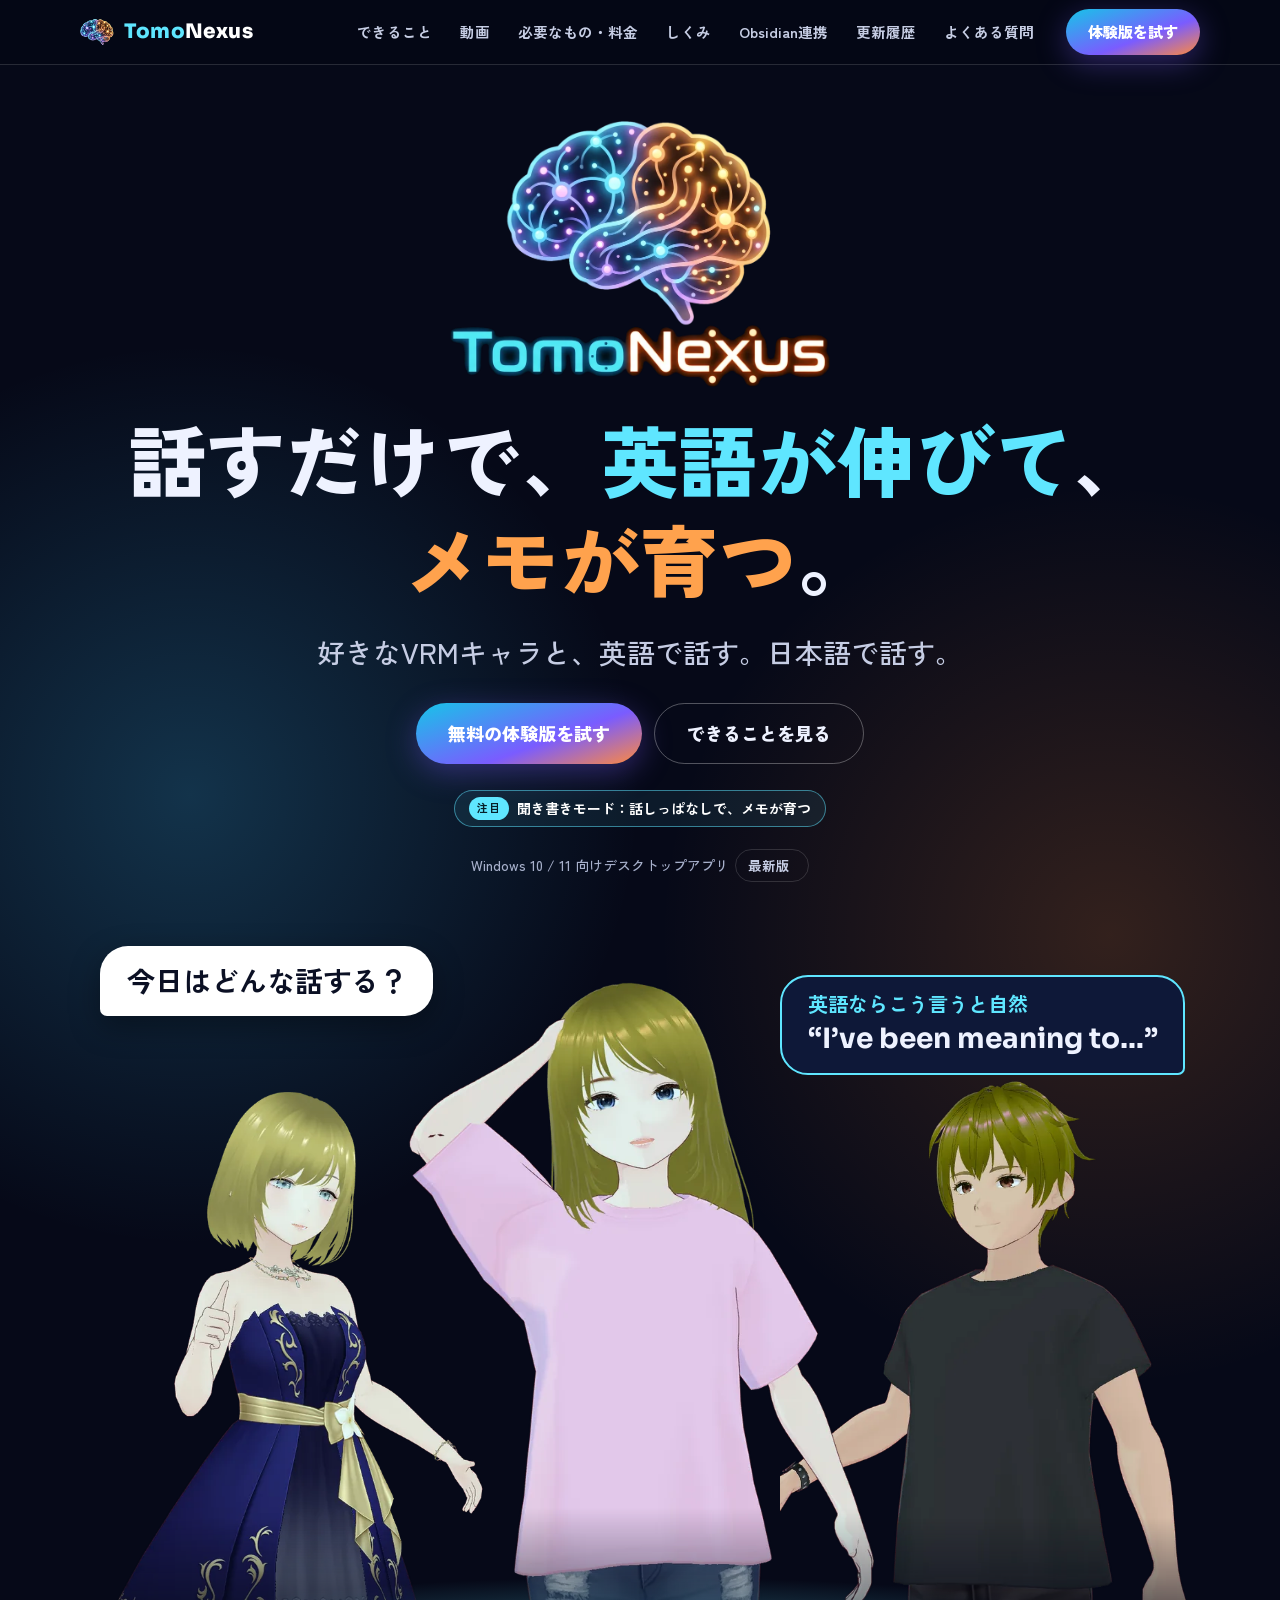
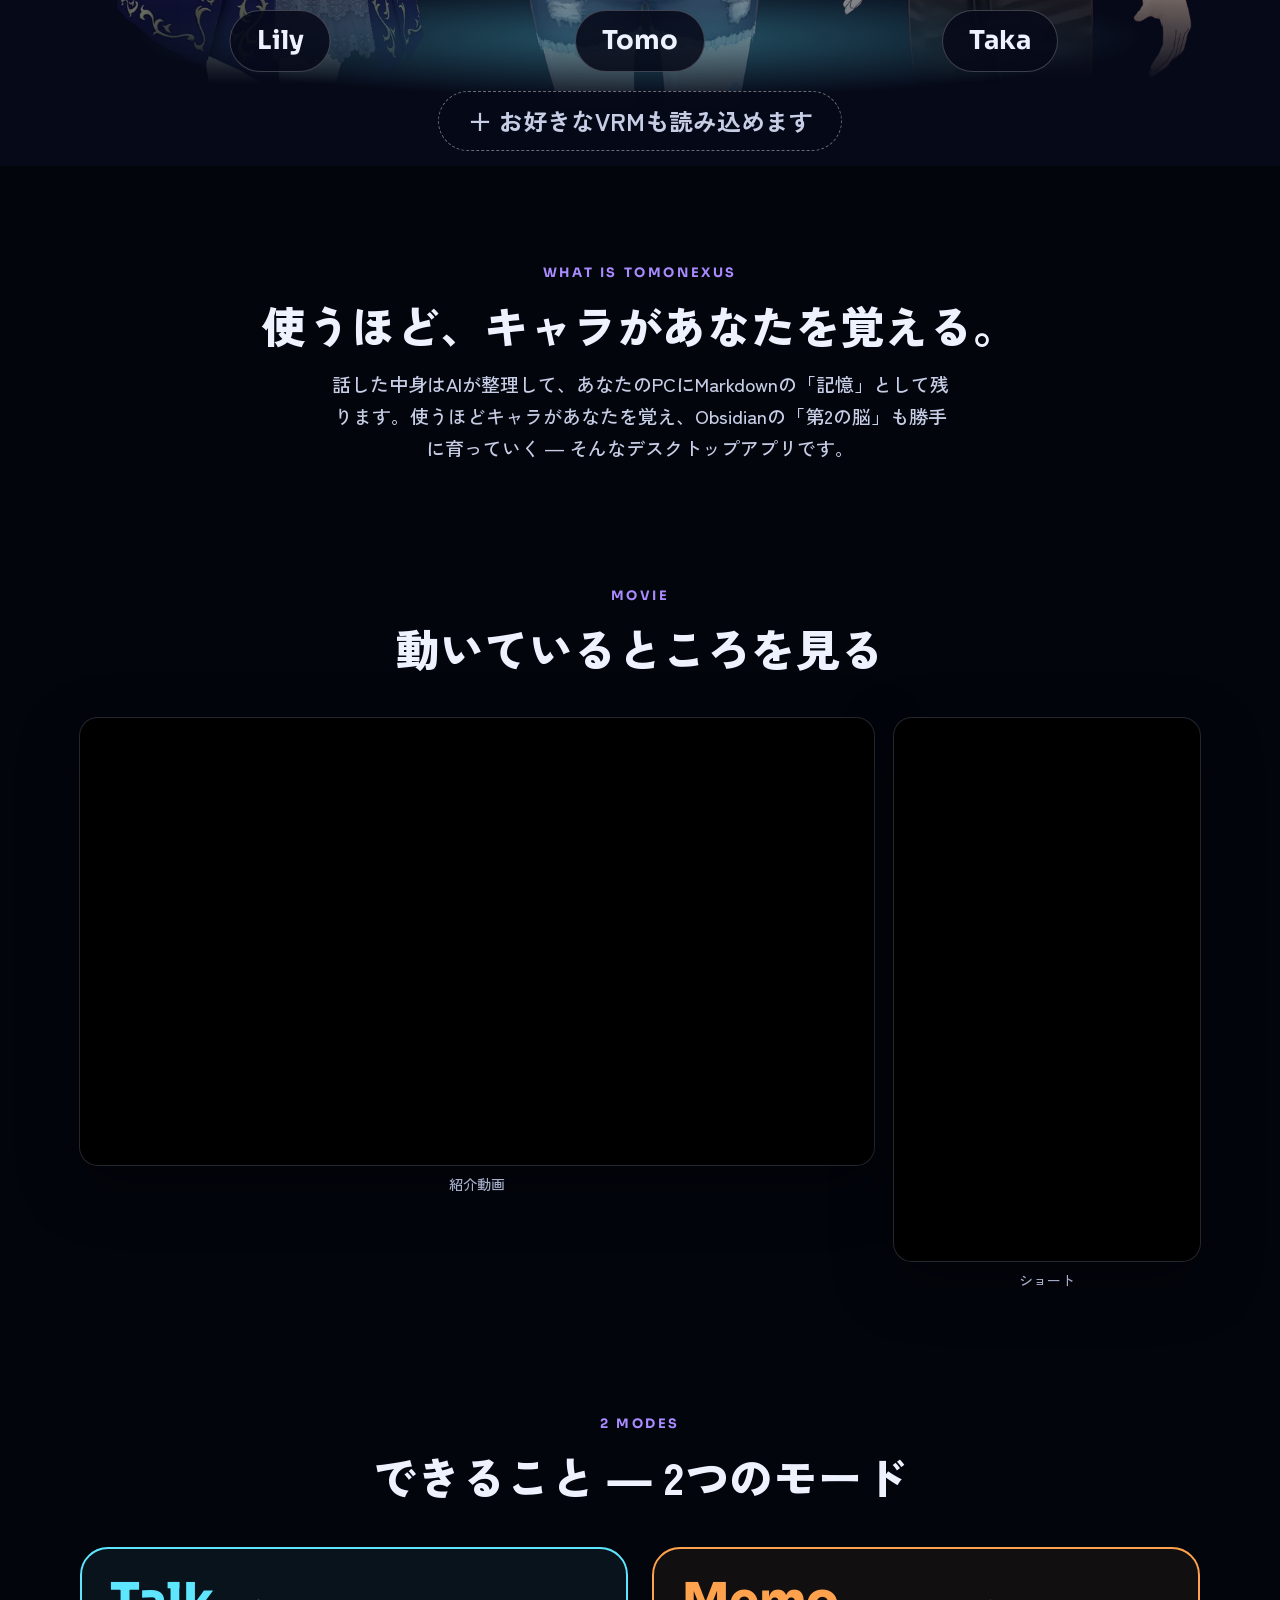
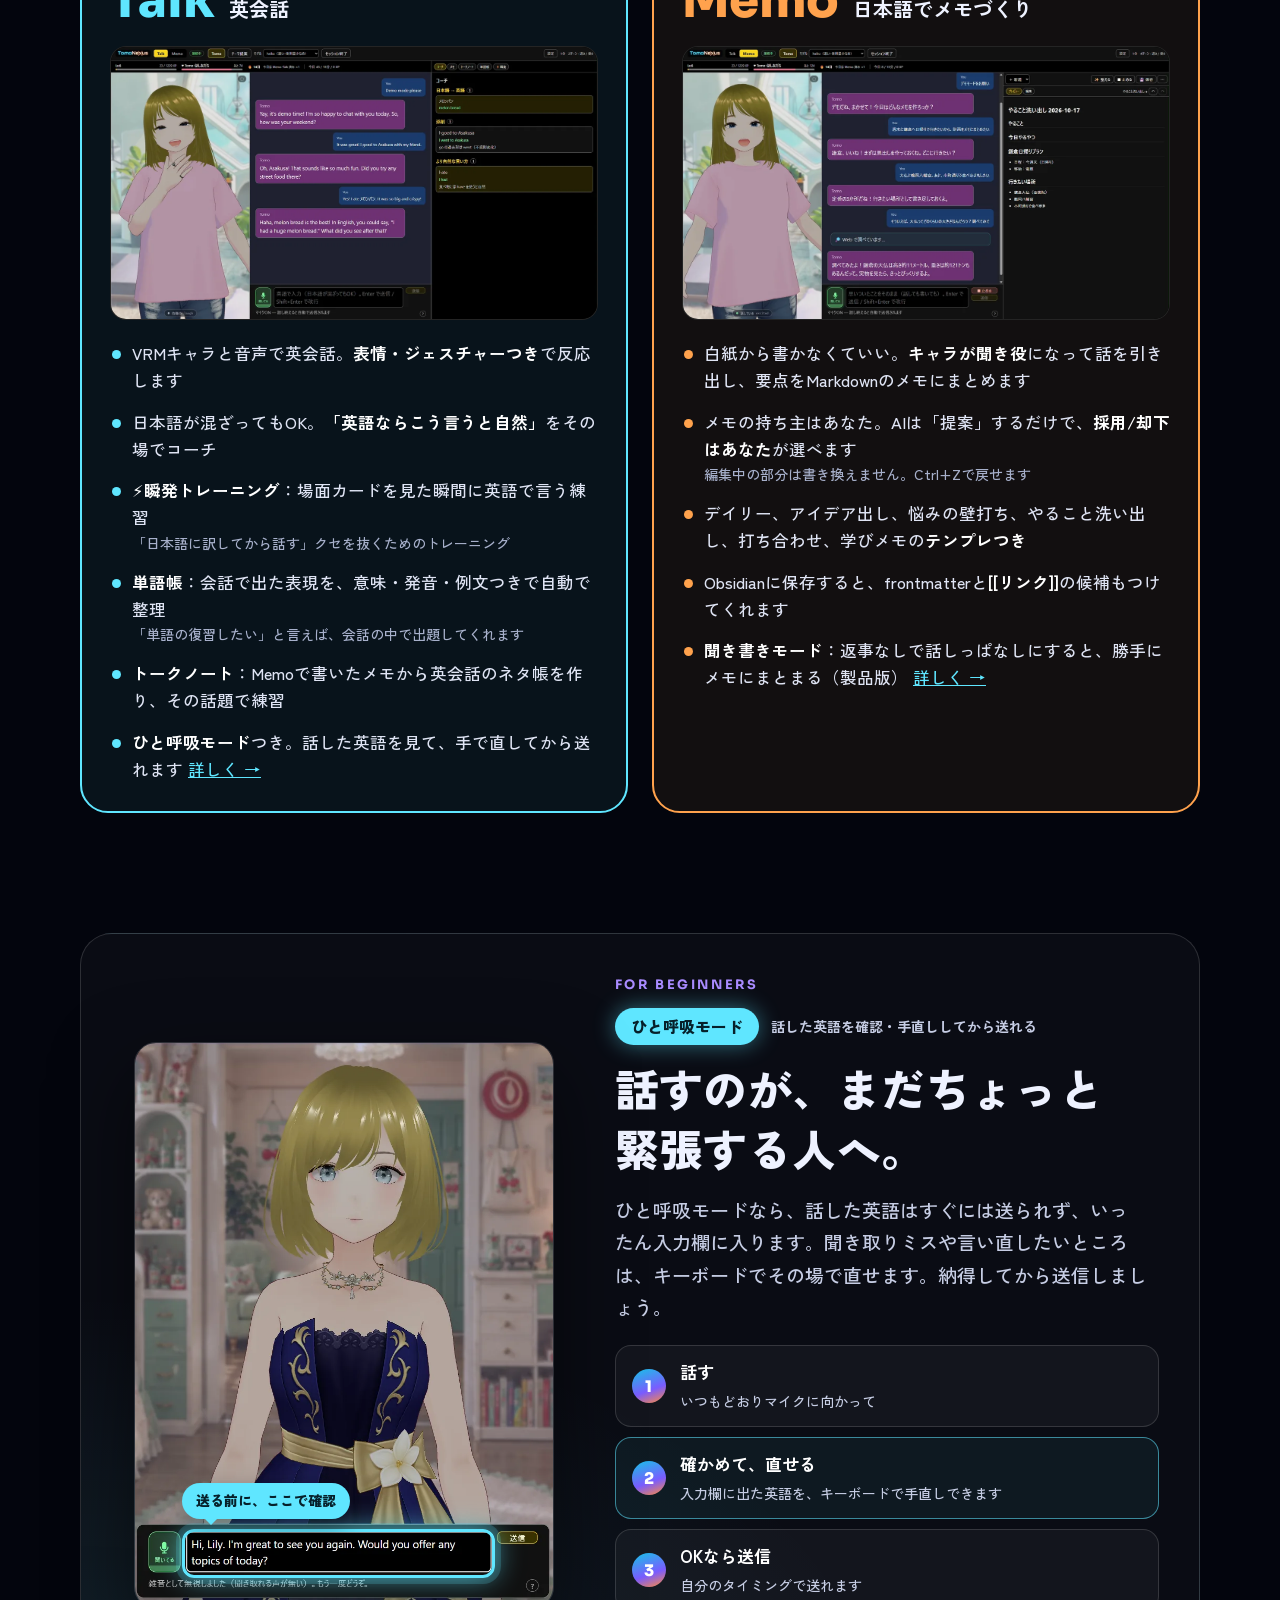
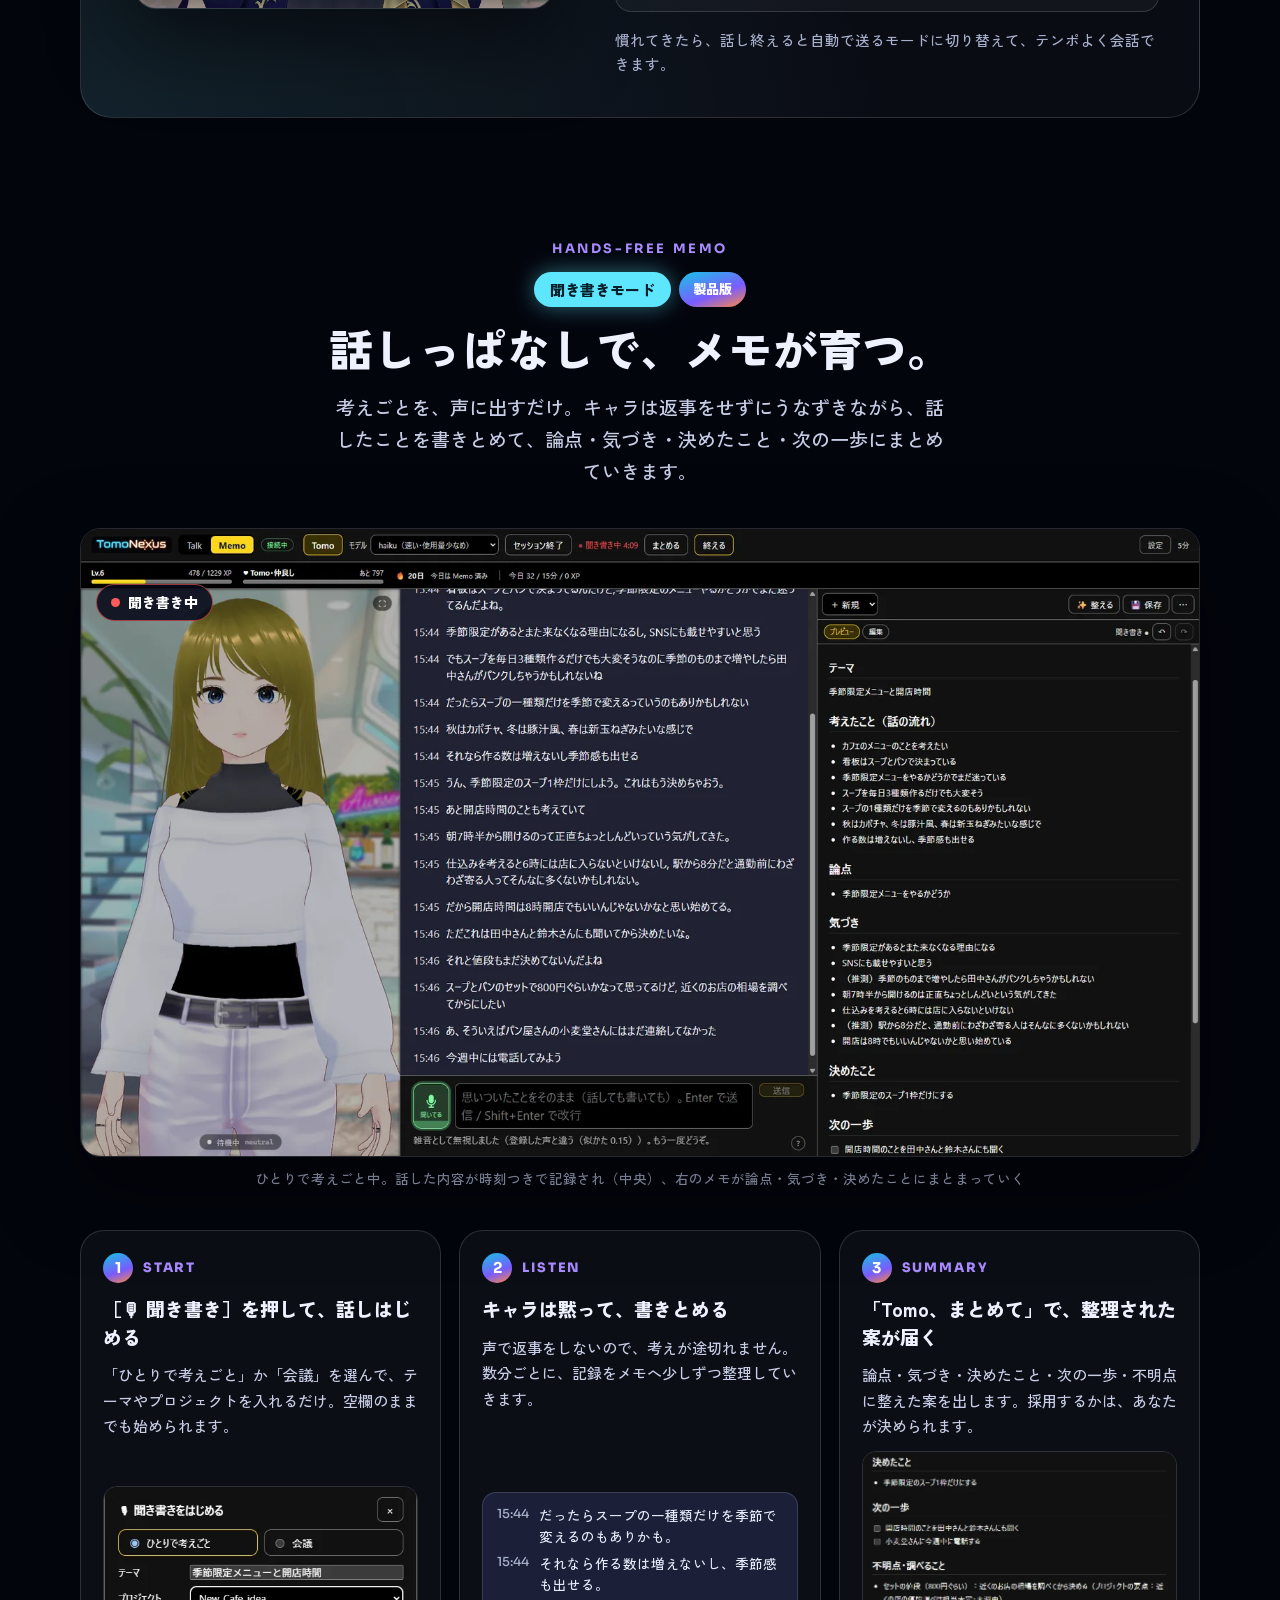
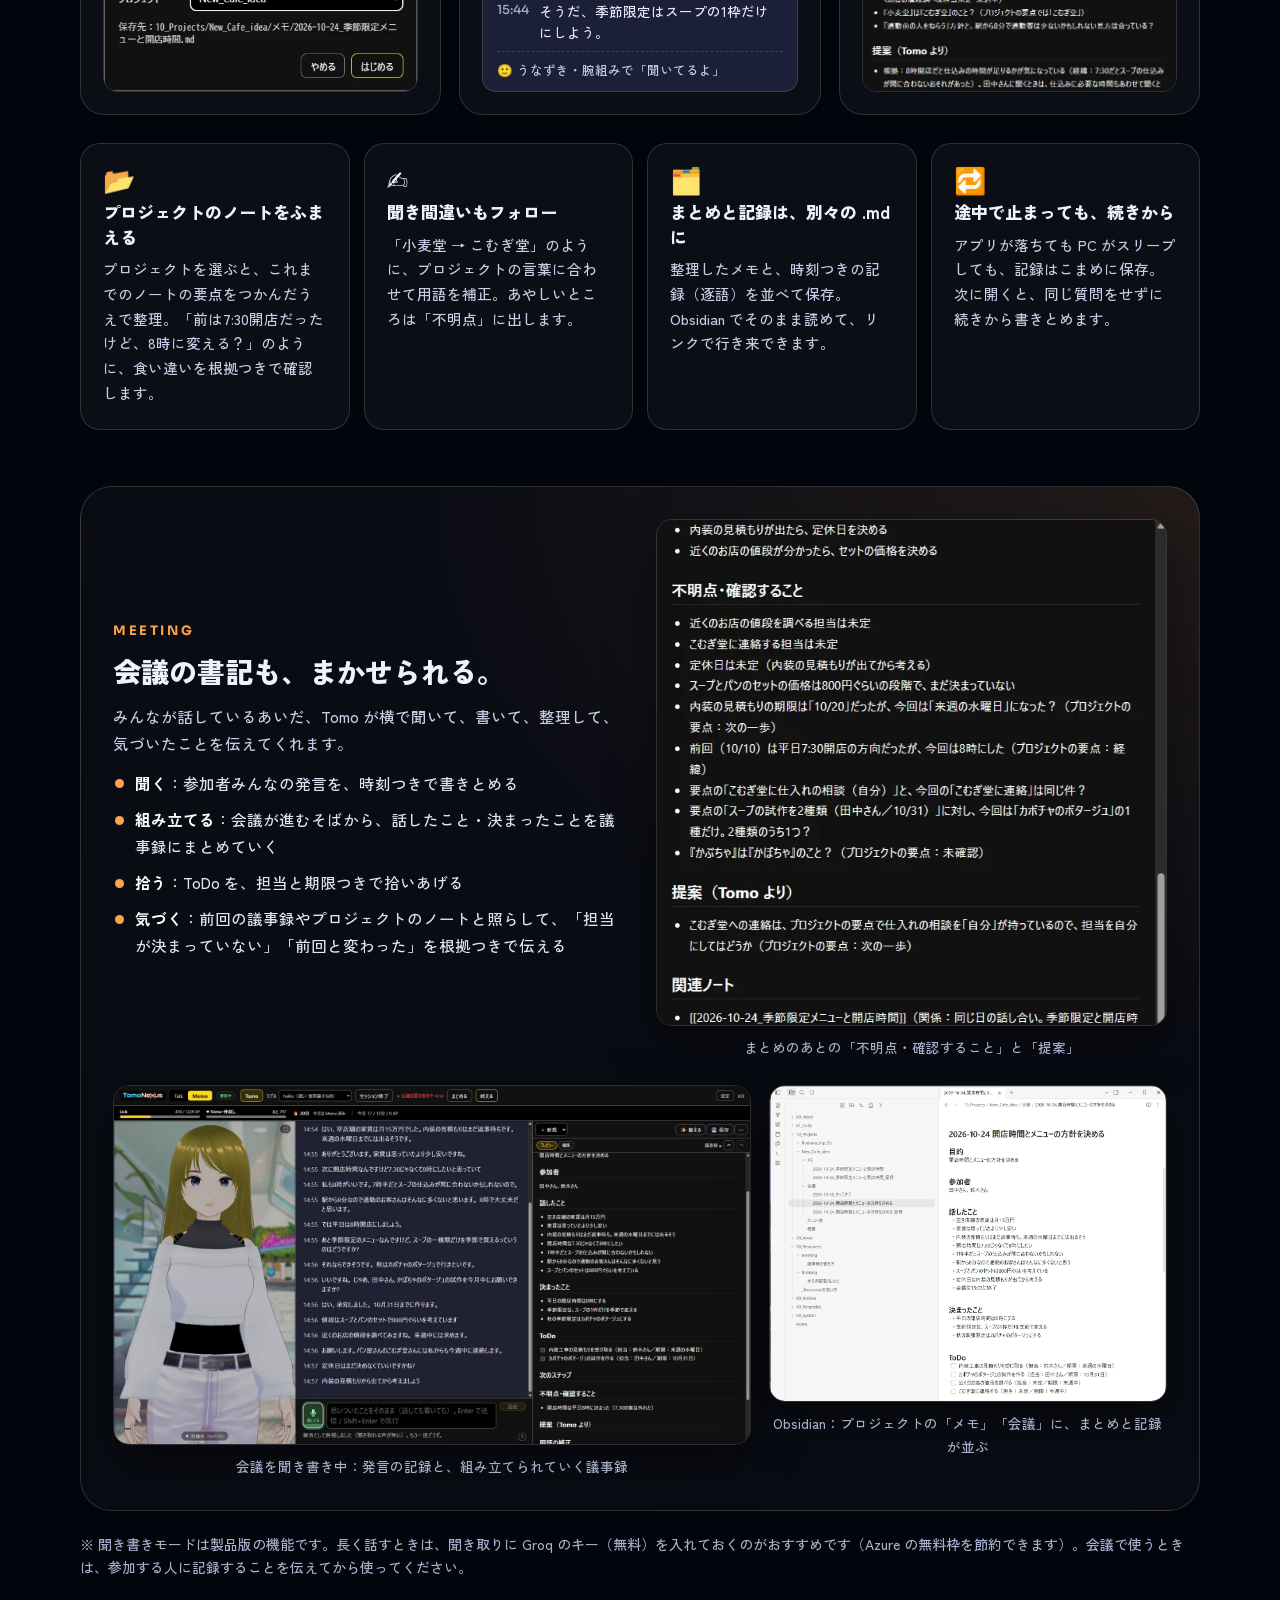
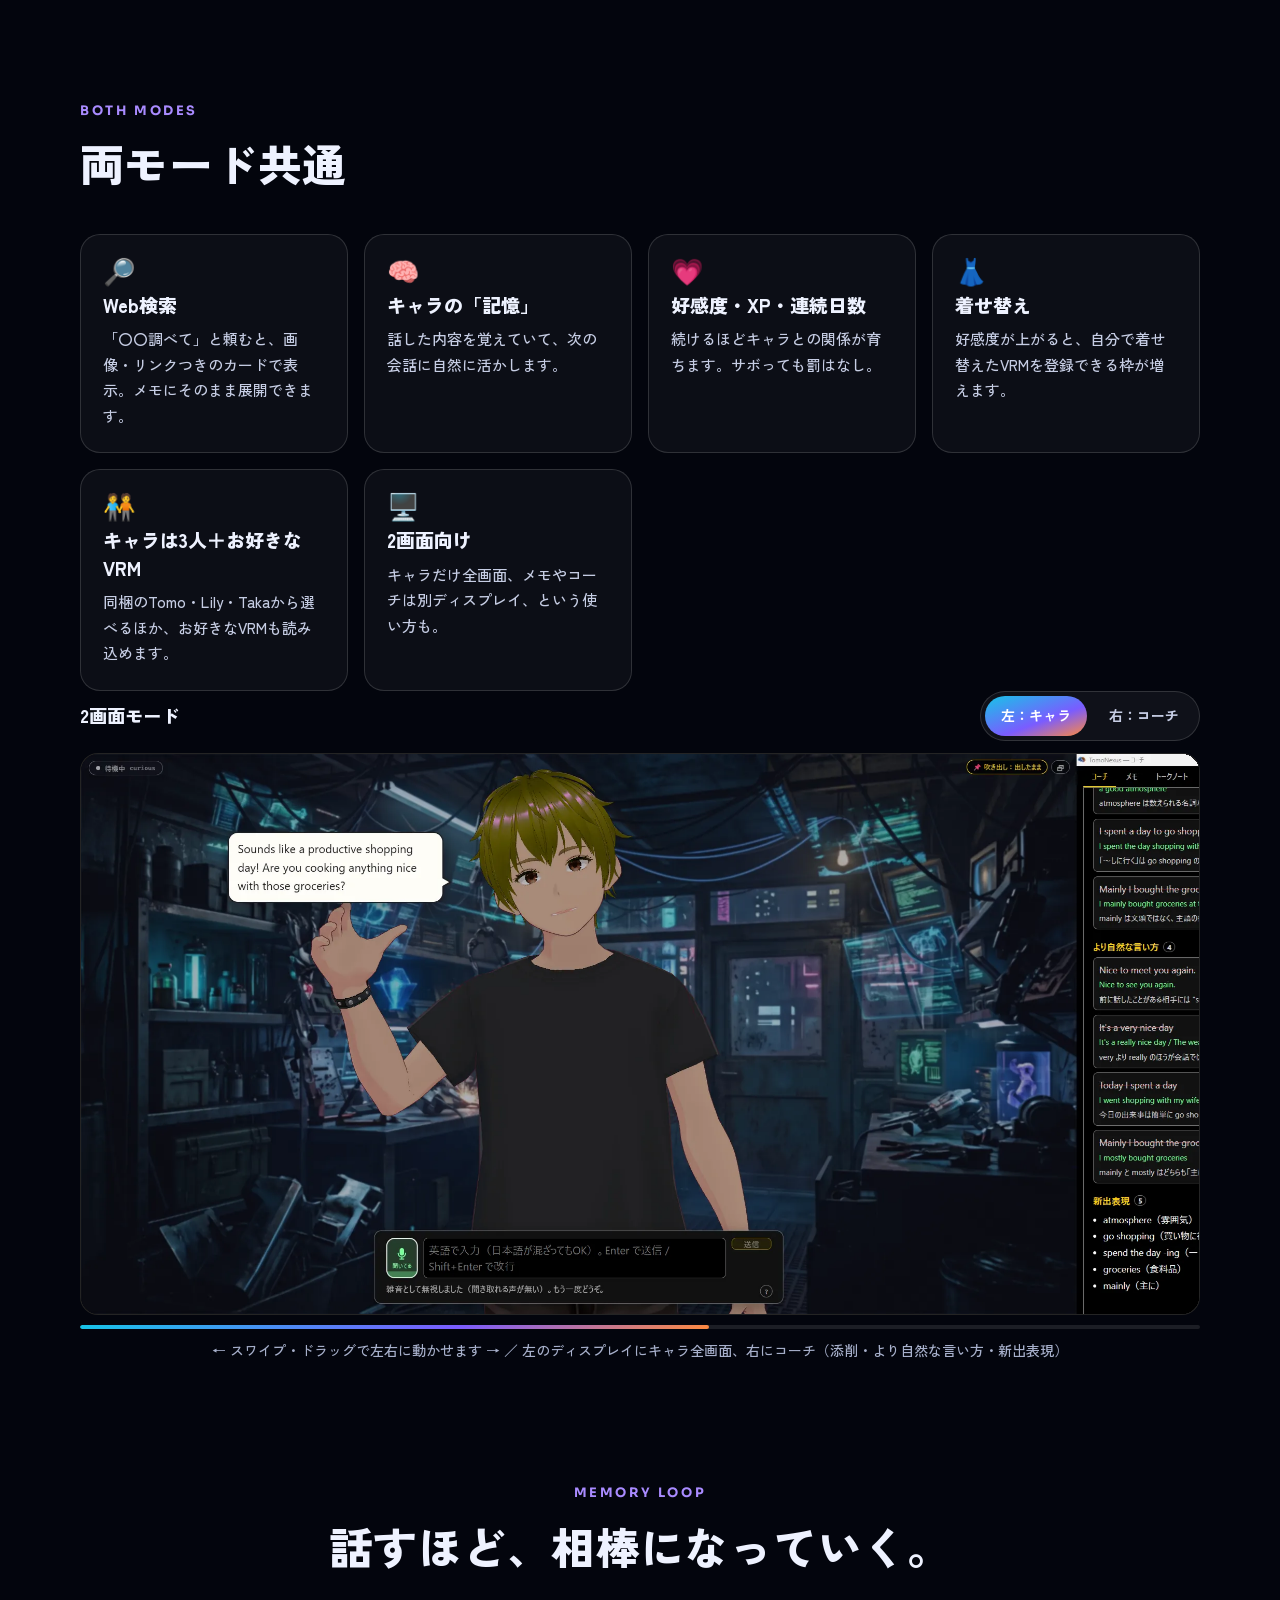
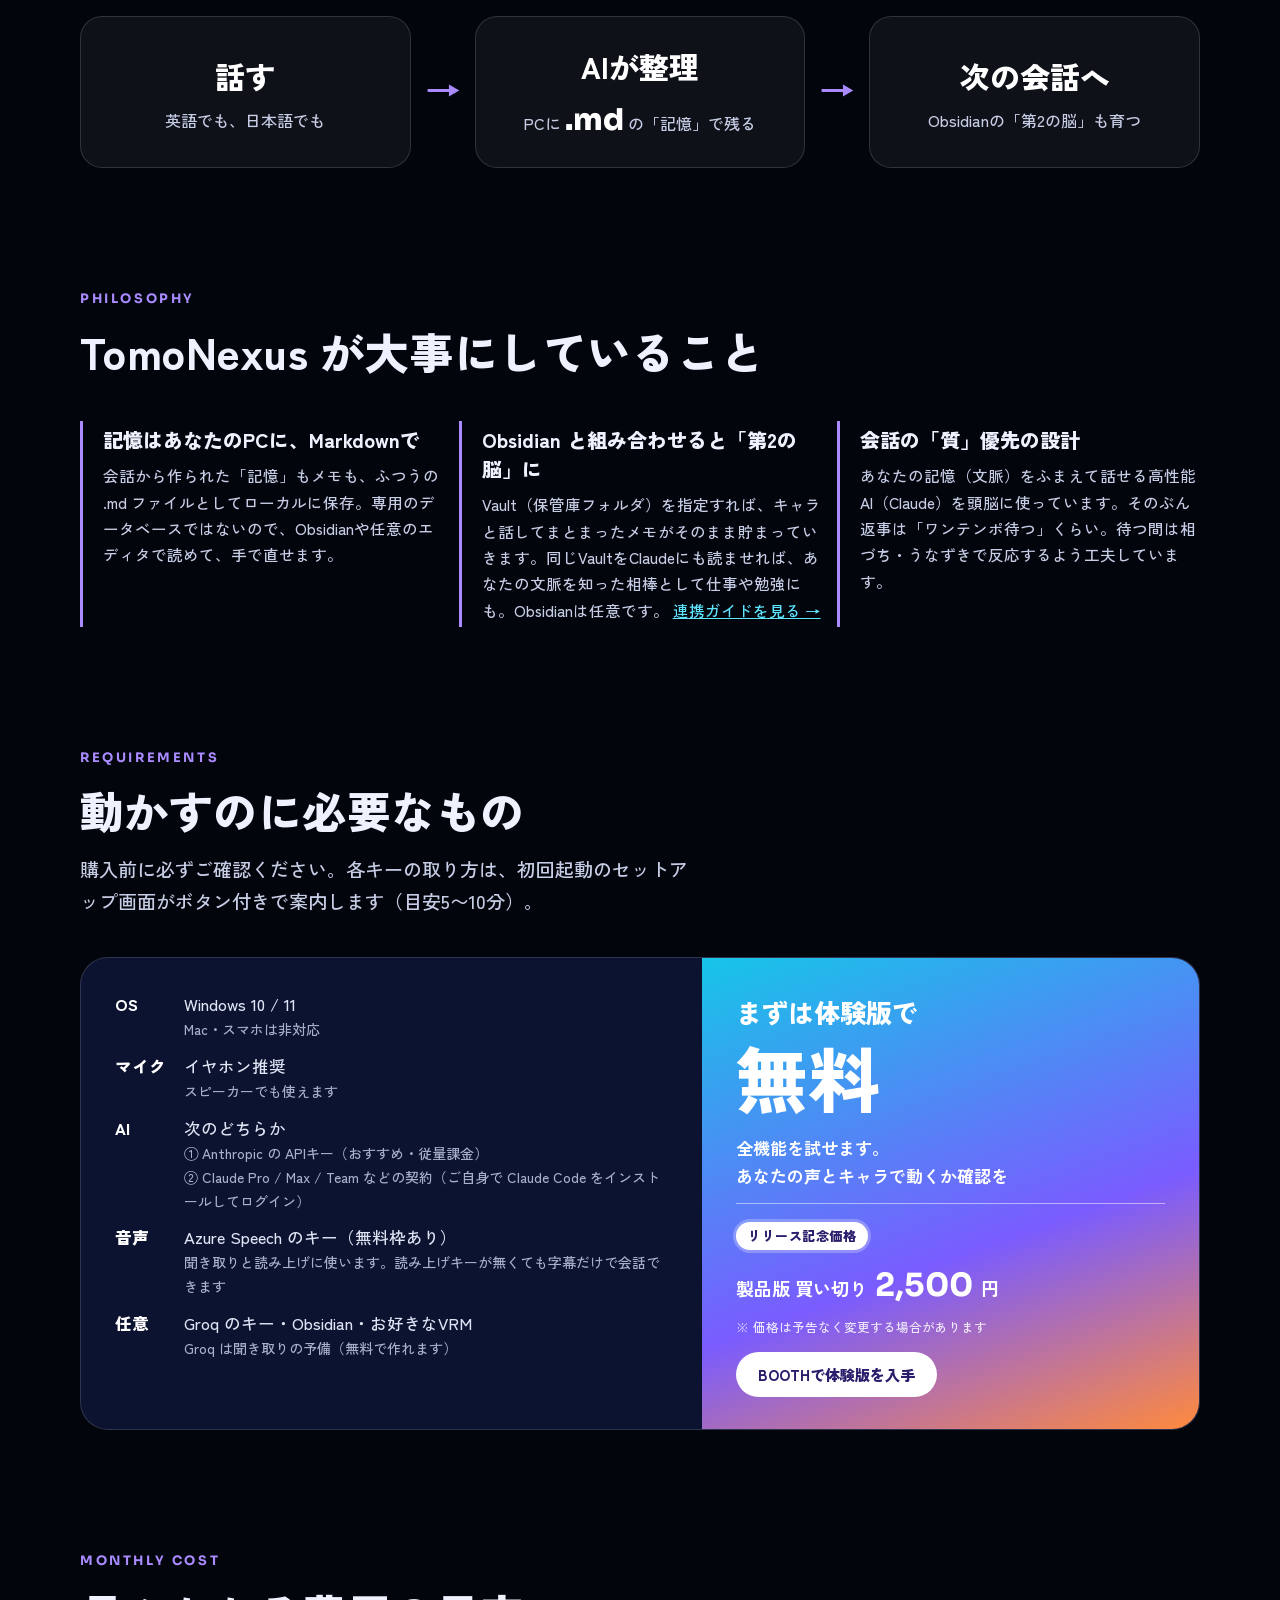
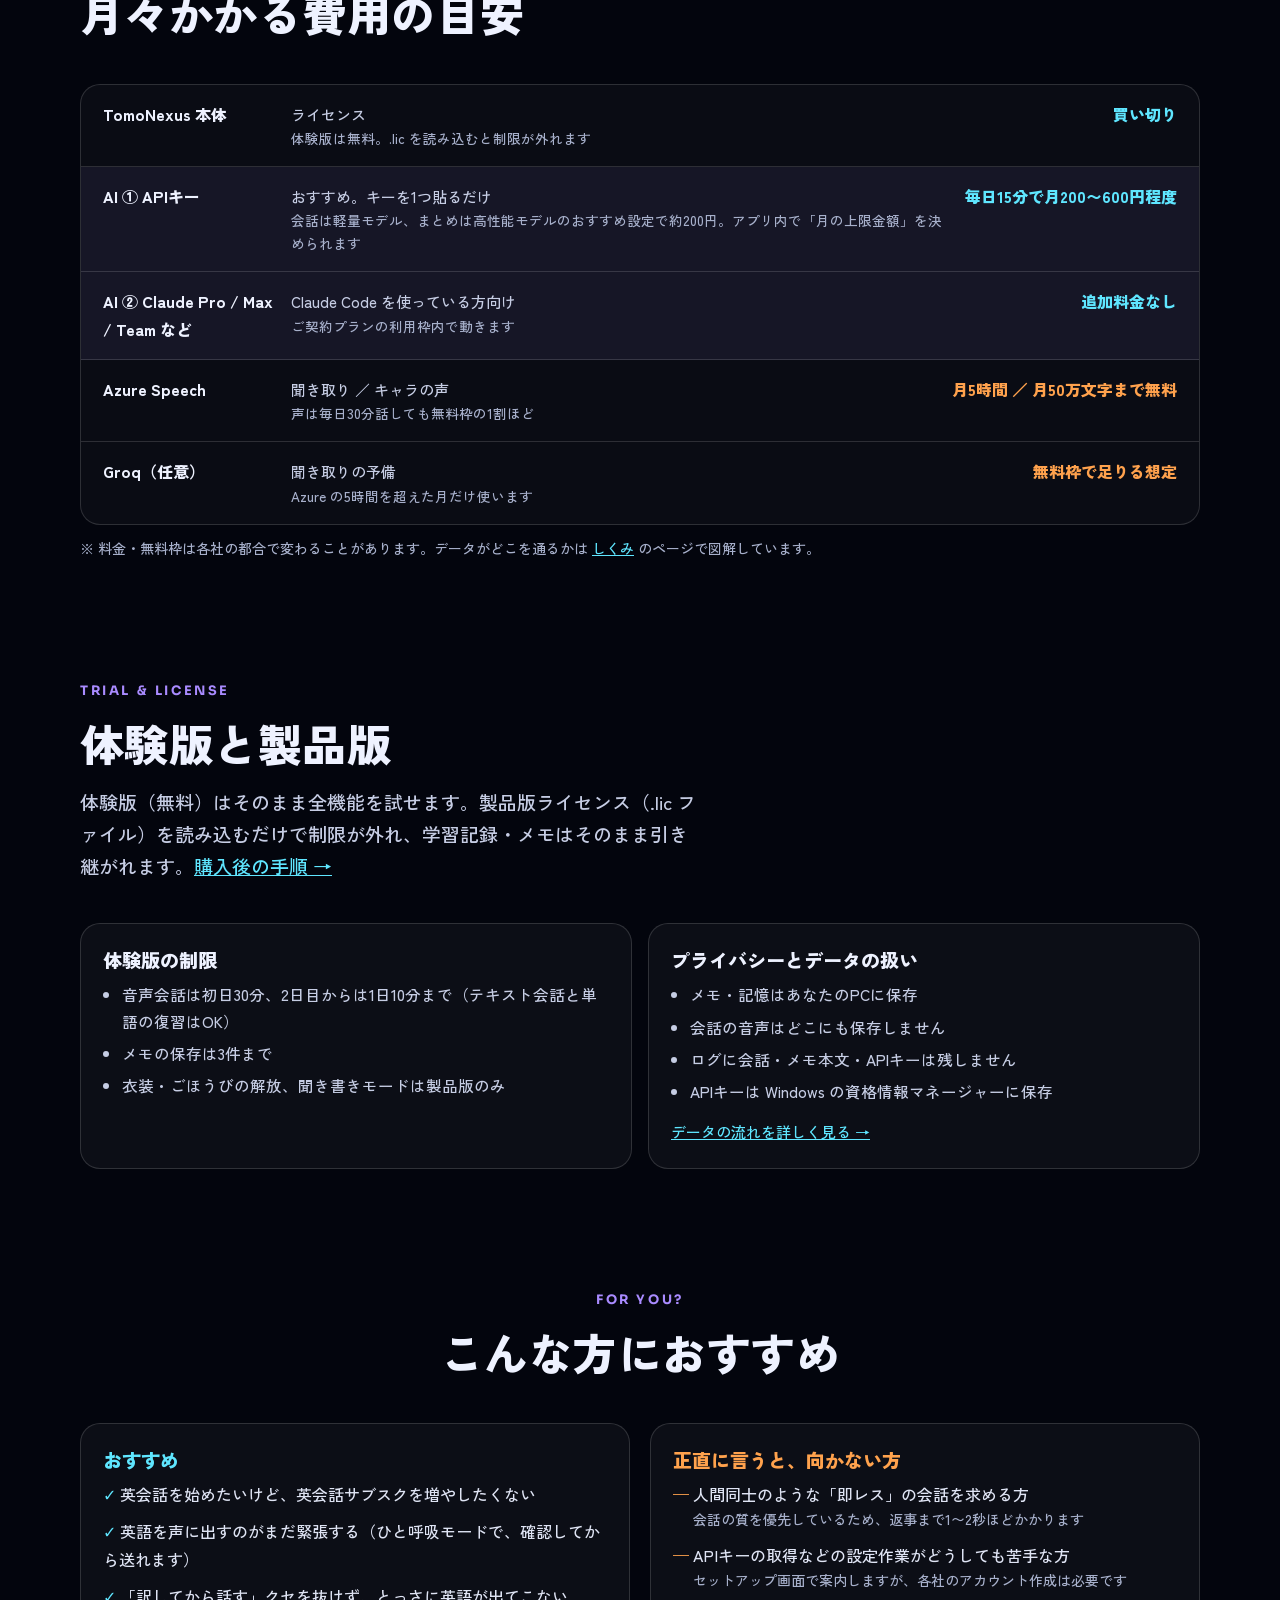
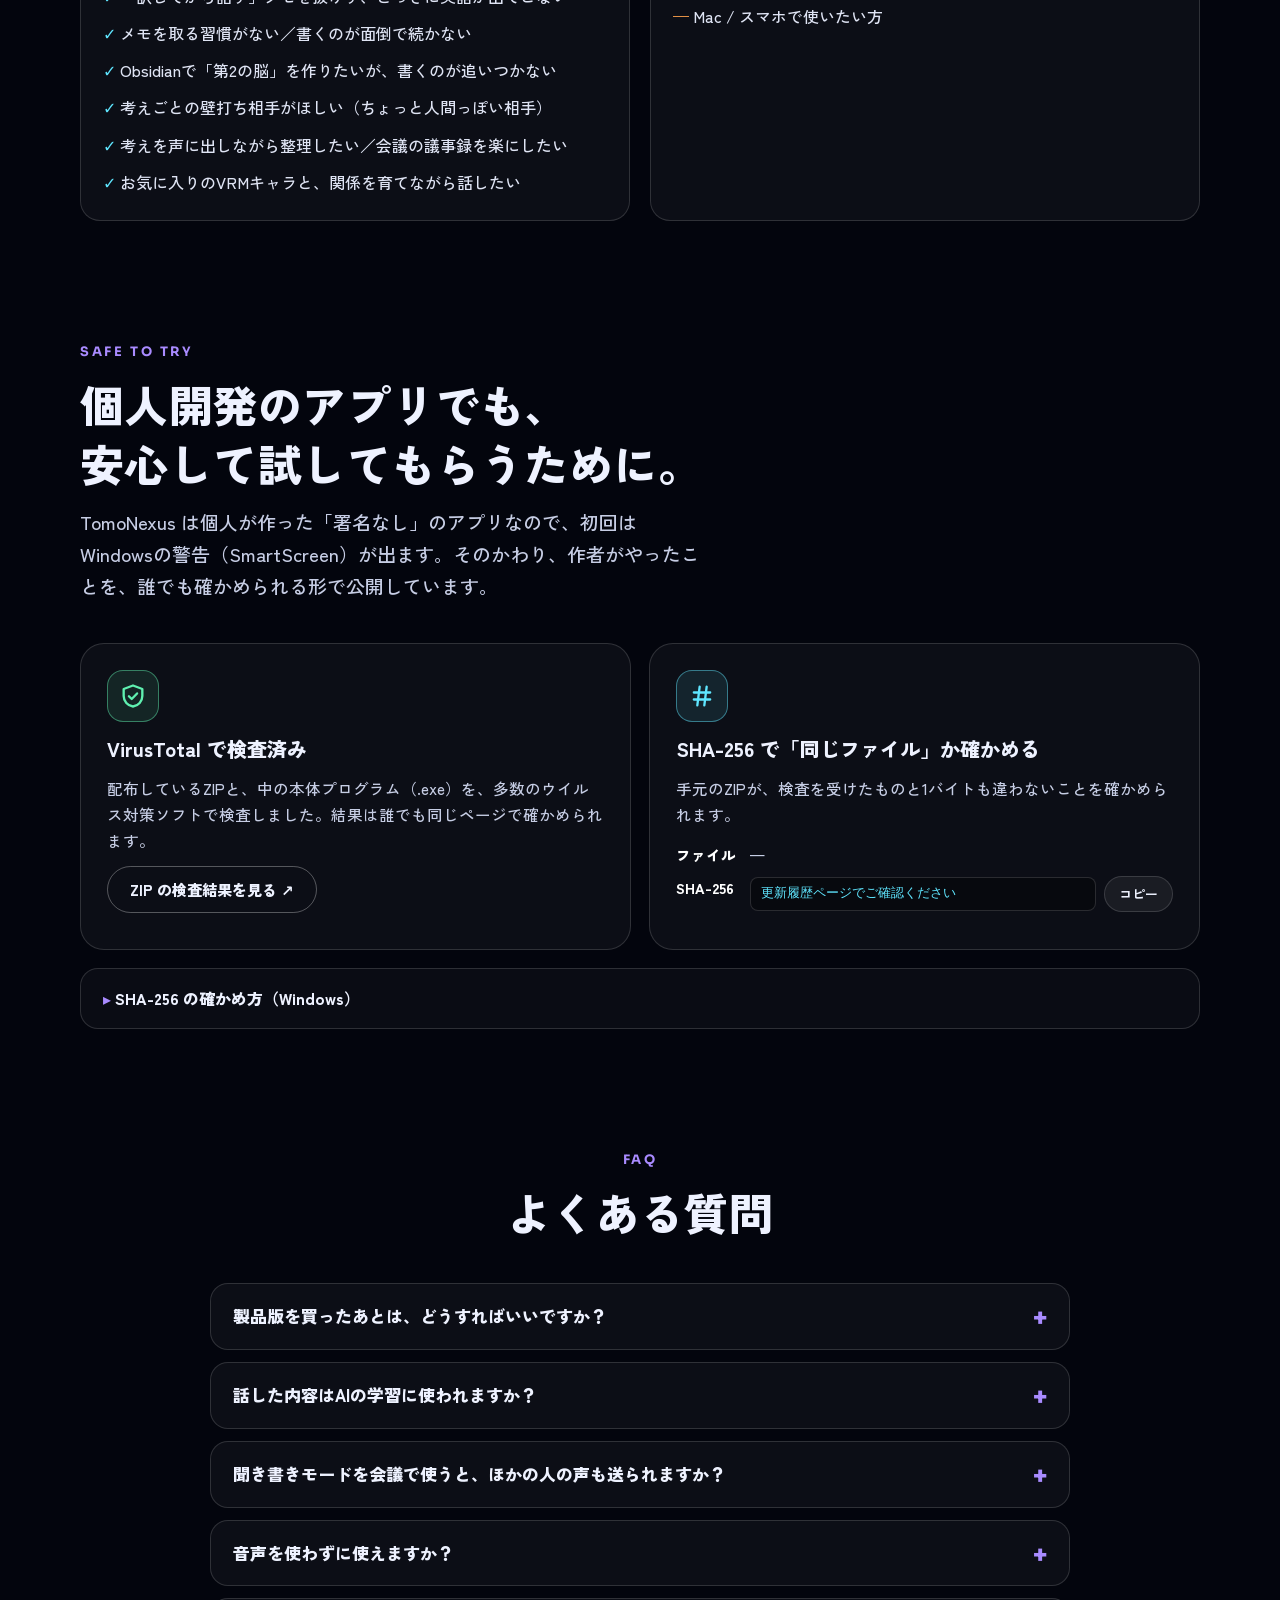
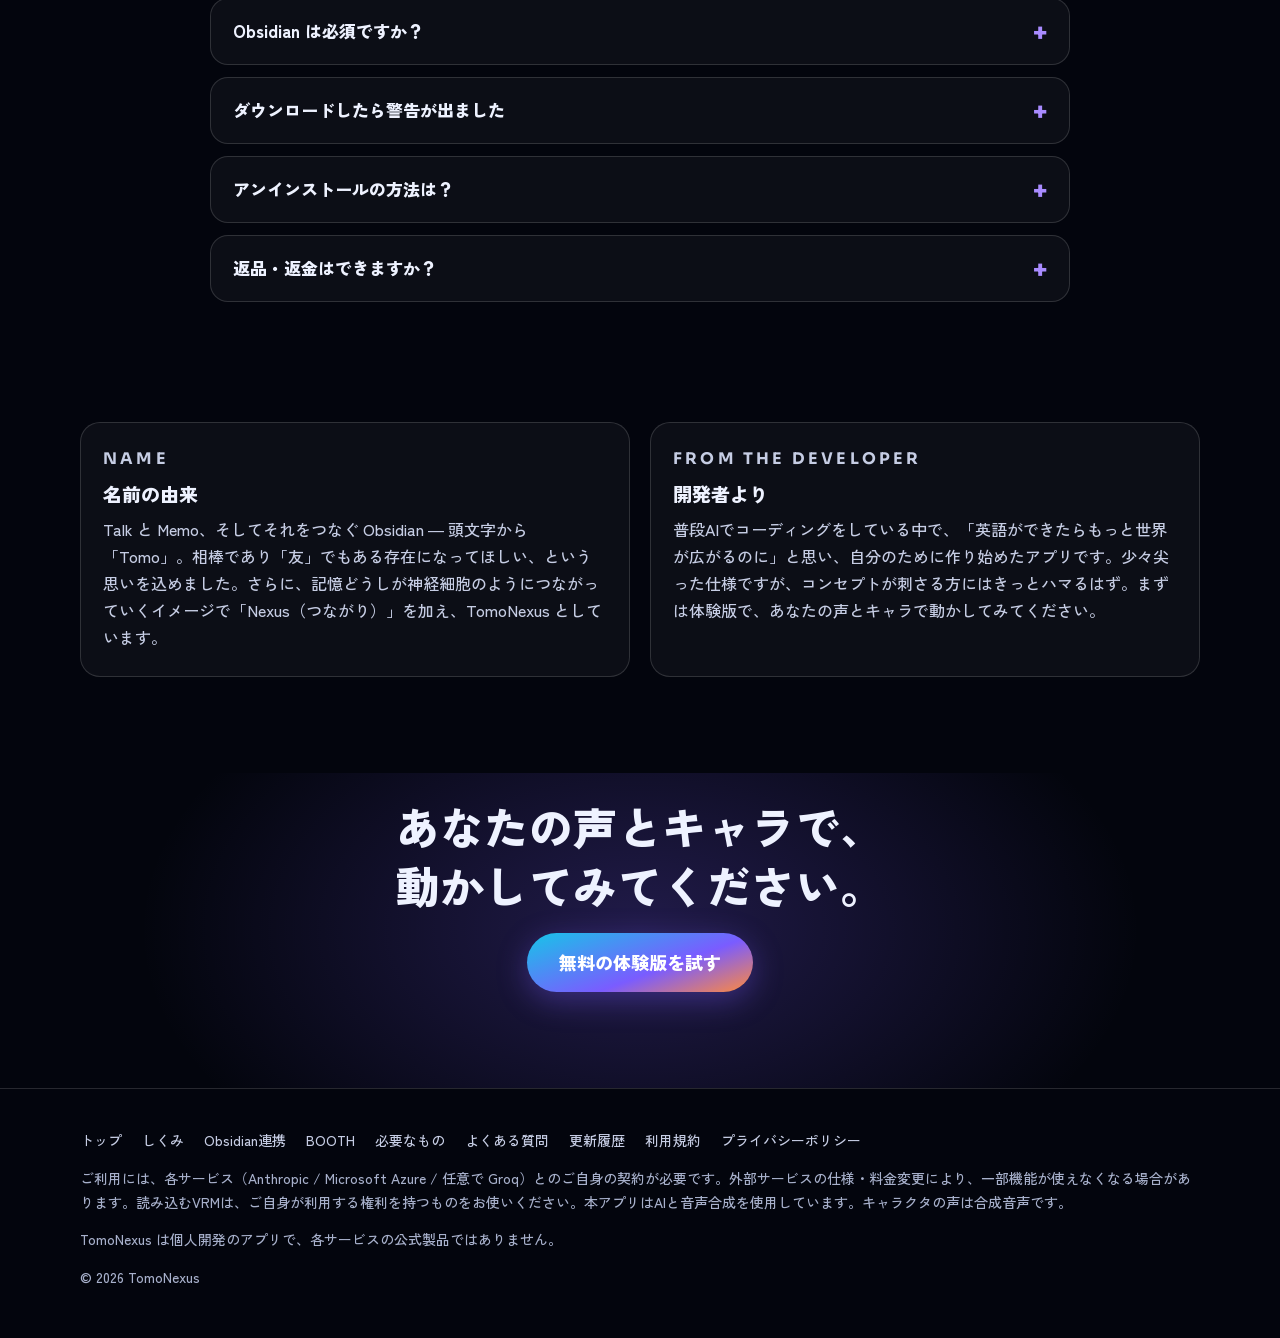
==== commit 97197f27: "安心して試してもらうために：.exe の検査結果リンクを表示 Co-Authored-By: Claude Opus 5.5 <noreply@anthropic.com> Claude-Sessio" ====
--- a/index.html
+++ b/index.html
@@ -409,8 +409,11 @@
           <svg viewBox="0 0 24 24" width="28" height="28" fill="none" stroke="currentColor" stroke-width="2" stroke-linecap="round" stroke-linejoin="round"><path d="M12 3l8 3v6c0 4.5-3.4 8.3-8 9-4.6-.7-8-4.5-8-9V6l8-3z"/><path d="M8.5 12.2l2.4 2.4 4.6-4.8"/></svg>
         </div>
         <h3>VirusTotal で検査済み</h3>
-        <p>配布しているZIPを、多数のウイルス対策ソフトでまとめて検査しました。結果は誰でも同じページで確かめられます。</p>
-        <a class="btn btn-ghost safe-btn" data-safe-vt href="https://www.virustotal.com/" target="_blank" rel="noopener">検査結果を見る ↗</a>
+        <p>配布しているZIPと、中の本体プログラム（.exe）を、多数のウイルス対策ソフトで検査しました。結果は誰でも同じページで確かめられます。</p>
+        <div class="safe-links">
+          <a class="btn btn-ghost safe-btn" data-safe-vt href="https://www.virustotal.com/" target="_blank" rel="noopener">ZIP の検査結果を見る ↗</a>
+          <span data-safe-scans></span>
+        </div>
       </article>
       <article class="safe-card reveal">
         <div class="safe-ico hash" aria-hidden="true">
--- a/assets/css/style.css
+++ b/assets/css/style.css
@@ -430,3 +430,9 @@
 @media (prefers-reduced-motion:reduce){.kk-hero .rec i{animation:none}}
 .kk-frame{position:relative}
 @media (max-width:600px){.kk-hero .rec{left:8px;top:30px;font-size:12px;padding:4px 10px}}
+
+.safe-links{display:flex;flex-direction:column;align-items:flex-start;gap:10px;margin-top:auto}
+.safe-links .safe-btn{margin-top:0}
+[data-safe-scans]{display:flex;flex-wrap:wrap;gap:6px 16px}
+.safe-sub{font-size:14px;font-weight:700}
+.dl-box .dl-sub{font-weight:600;font-size:13.5px}
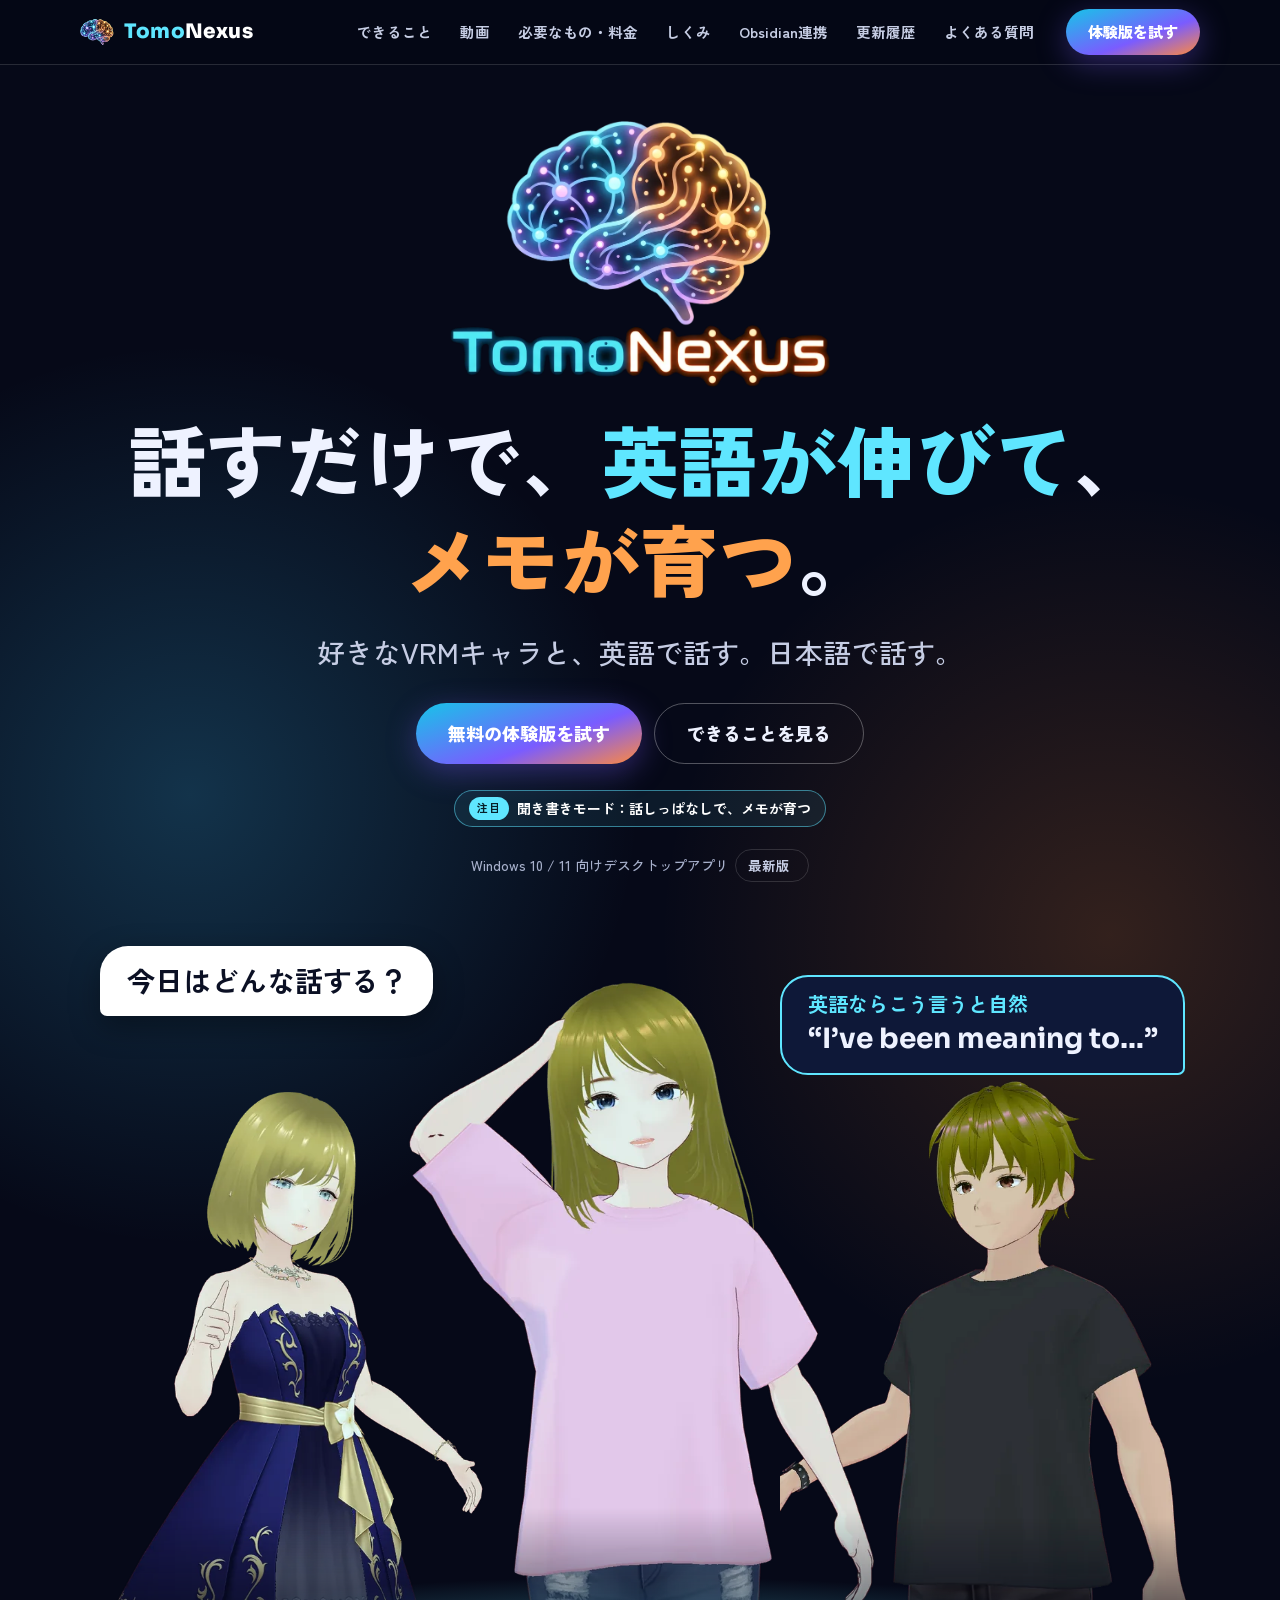
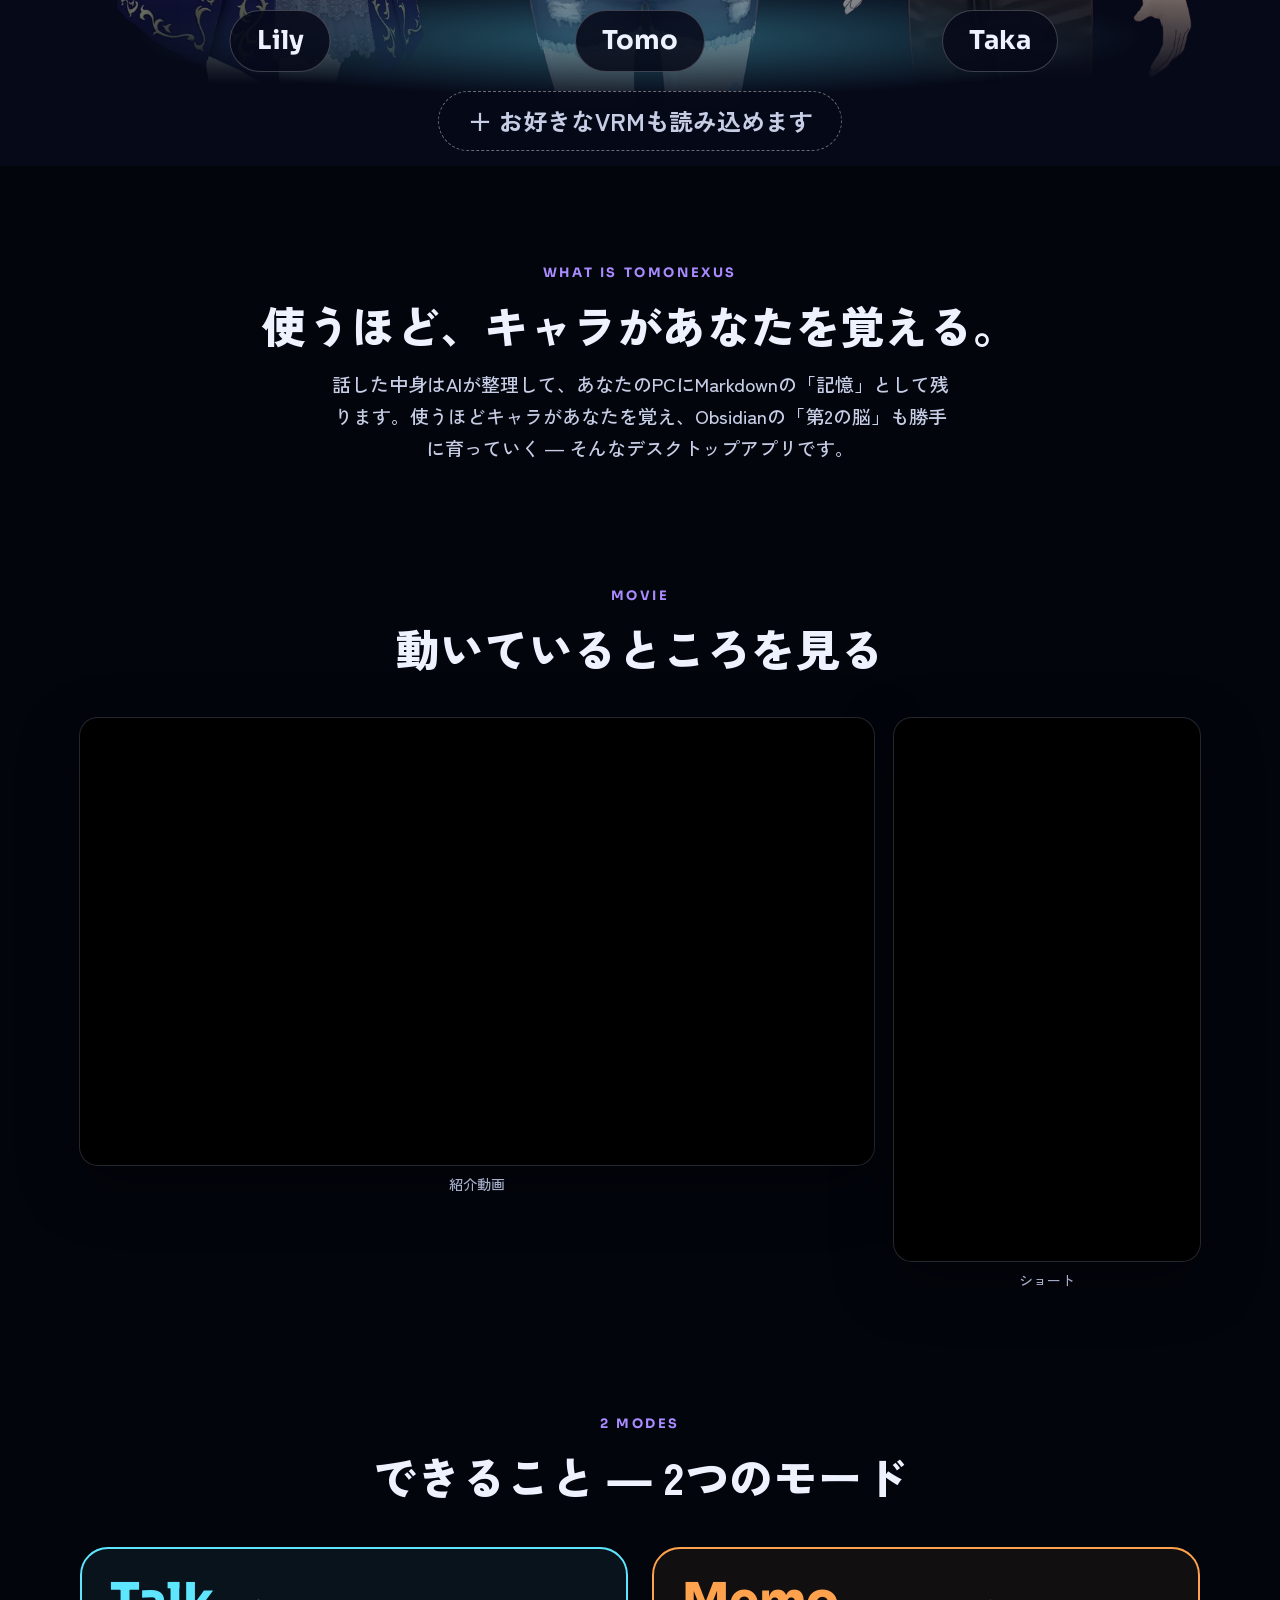
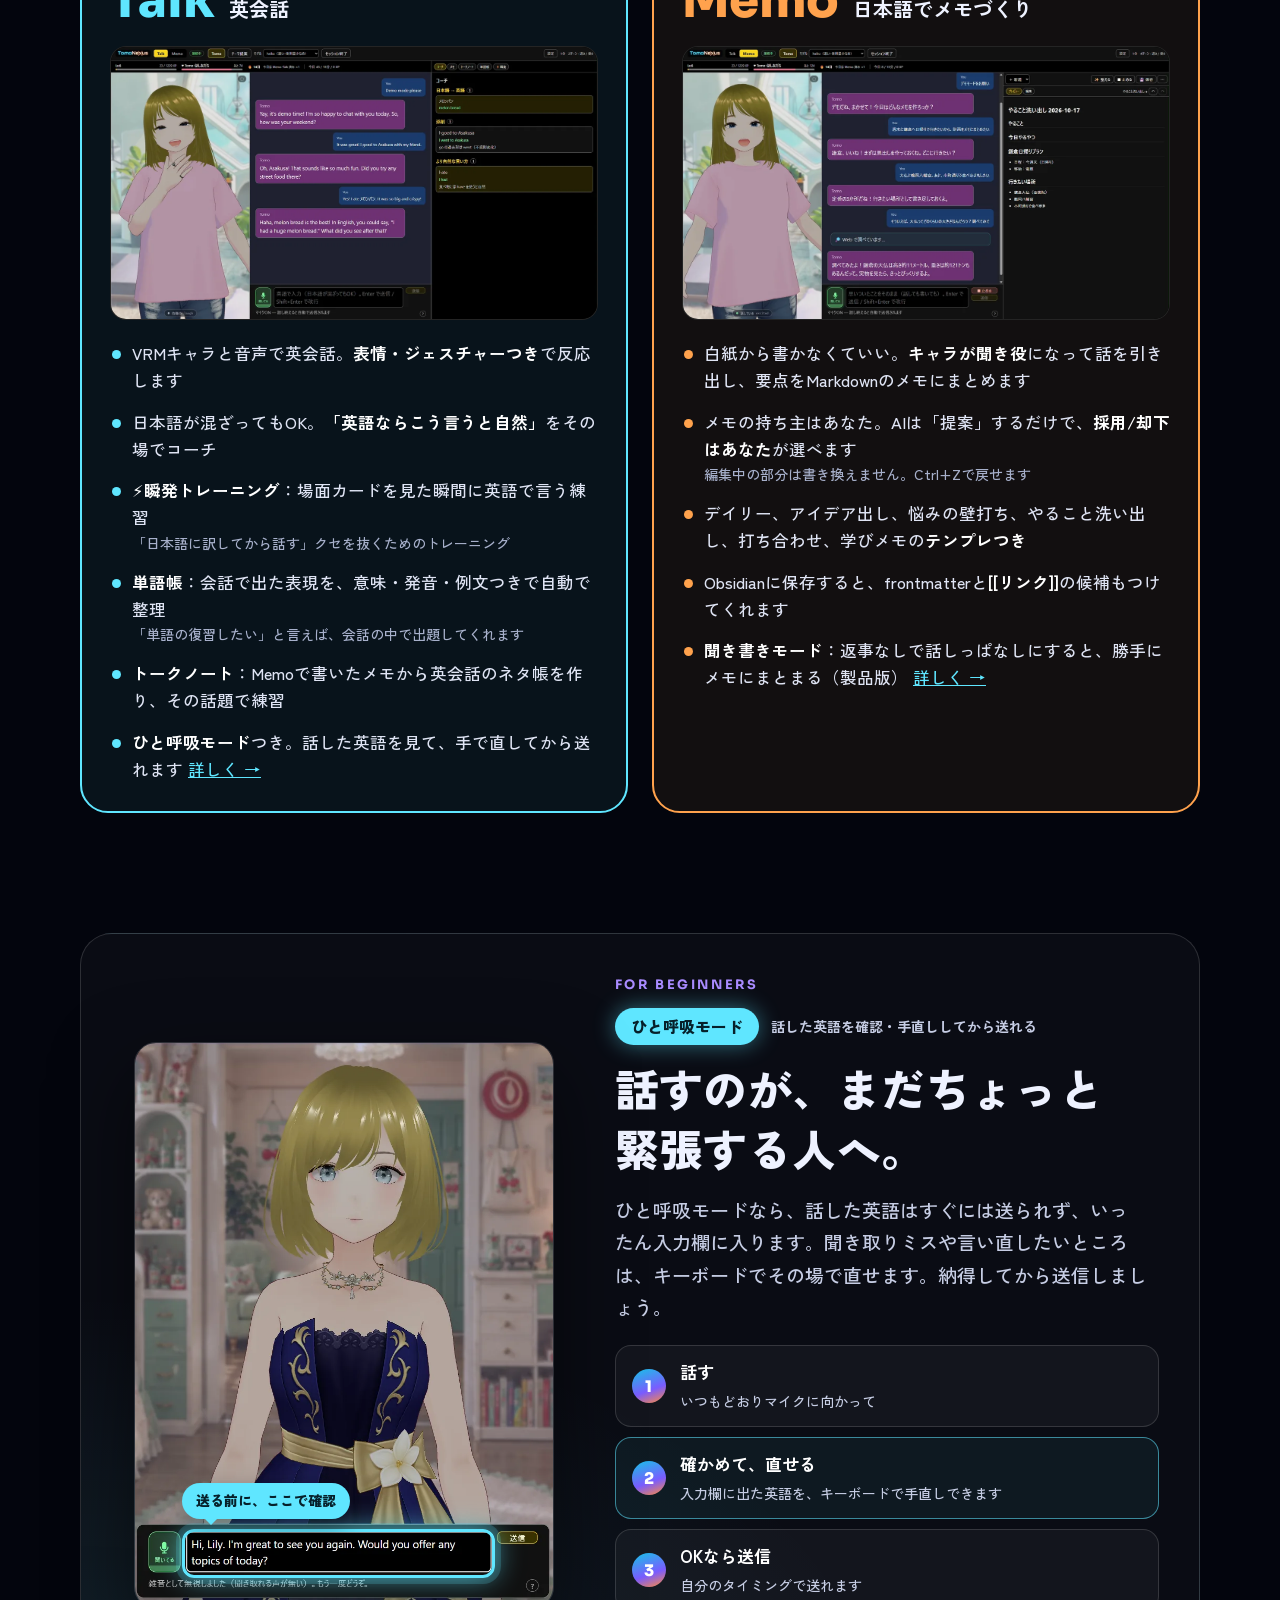
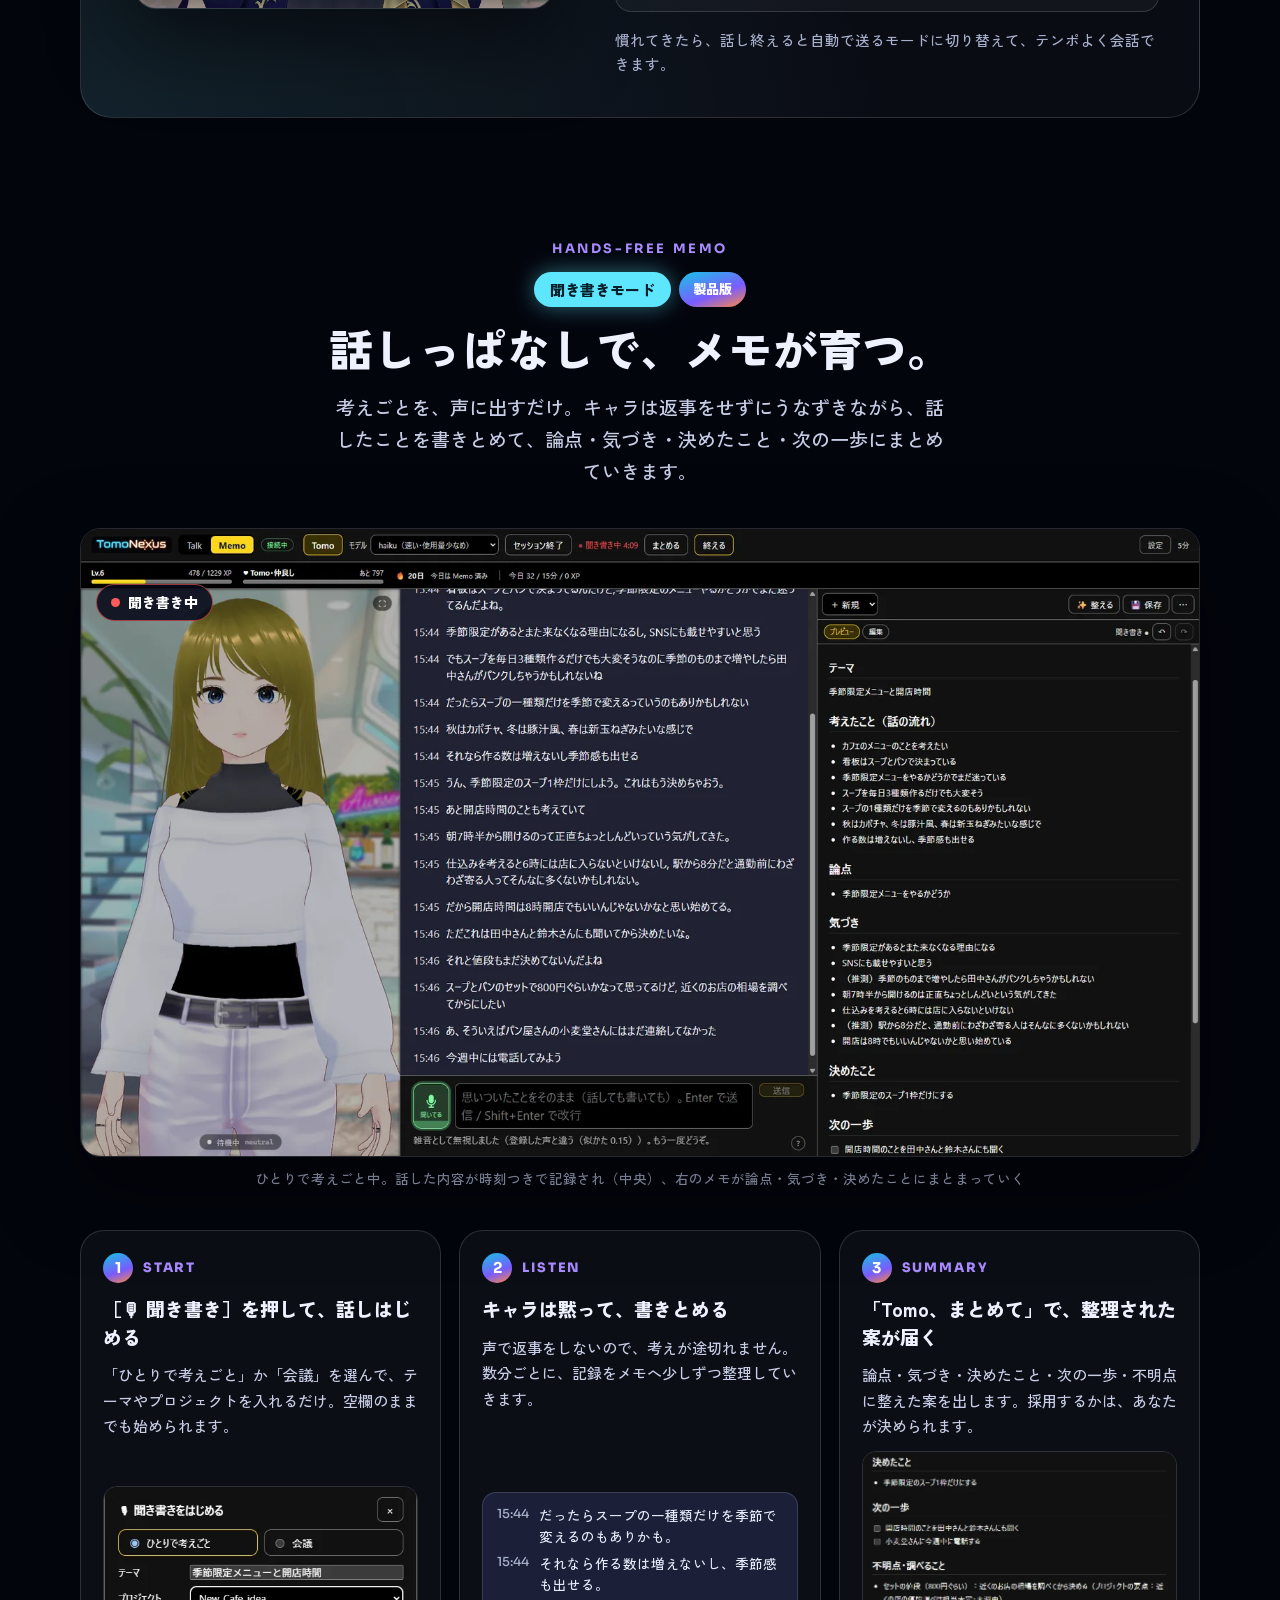
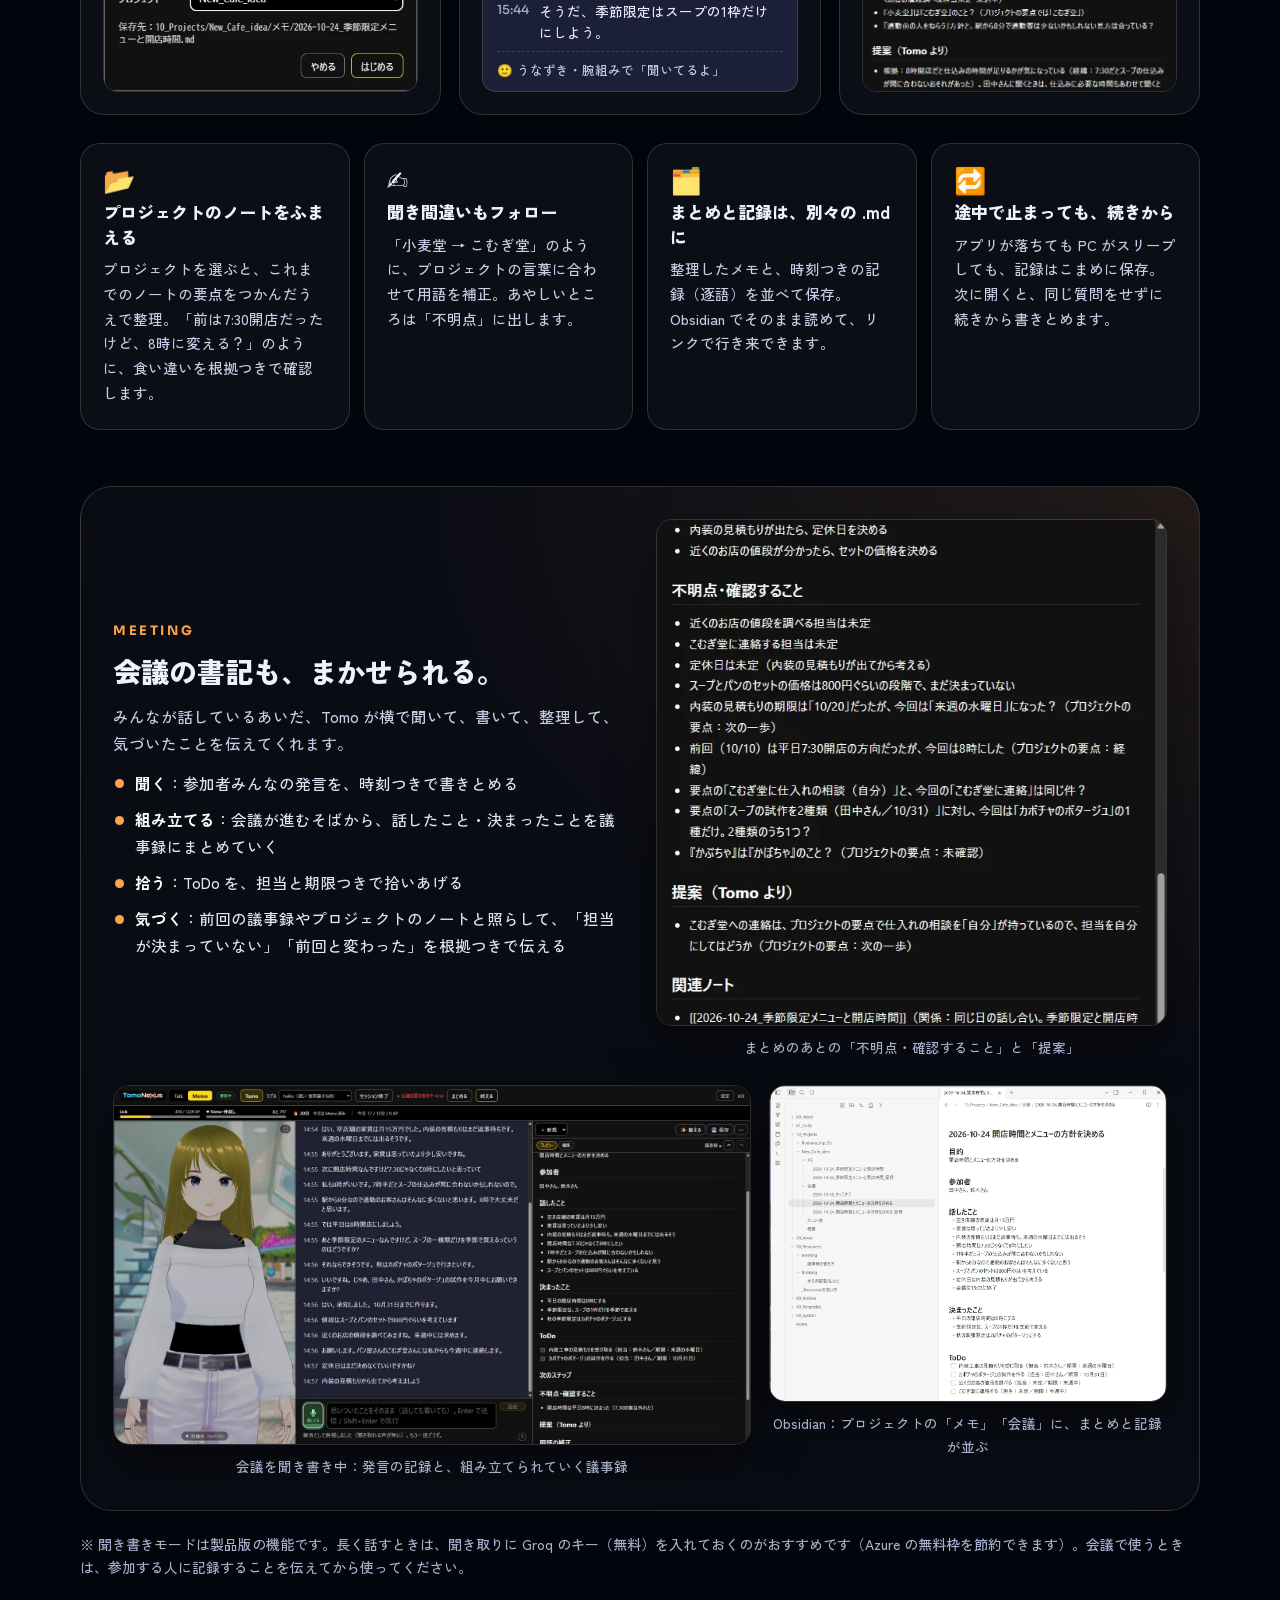
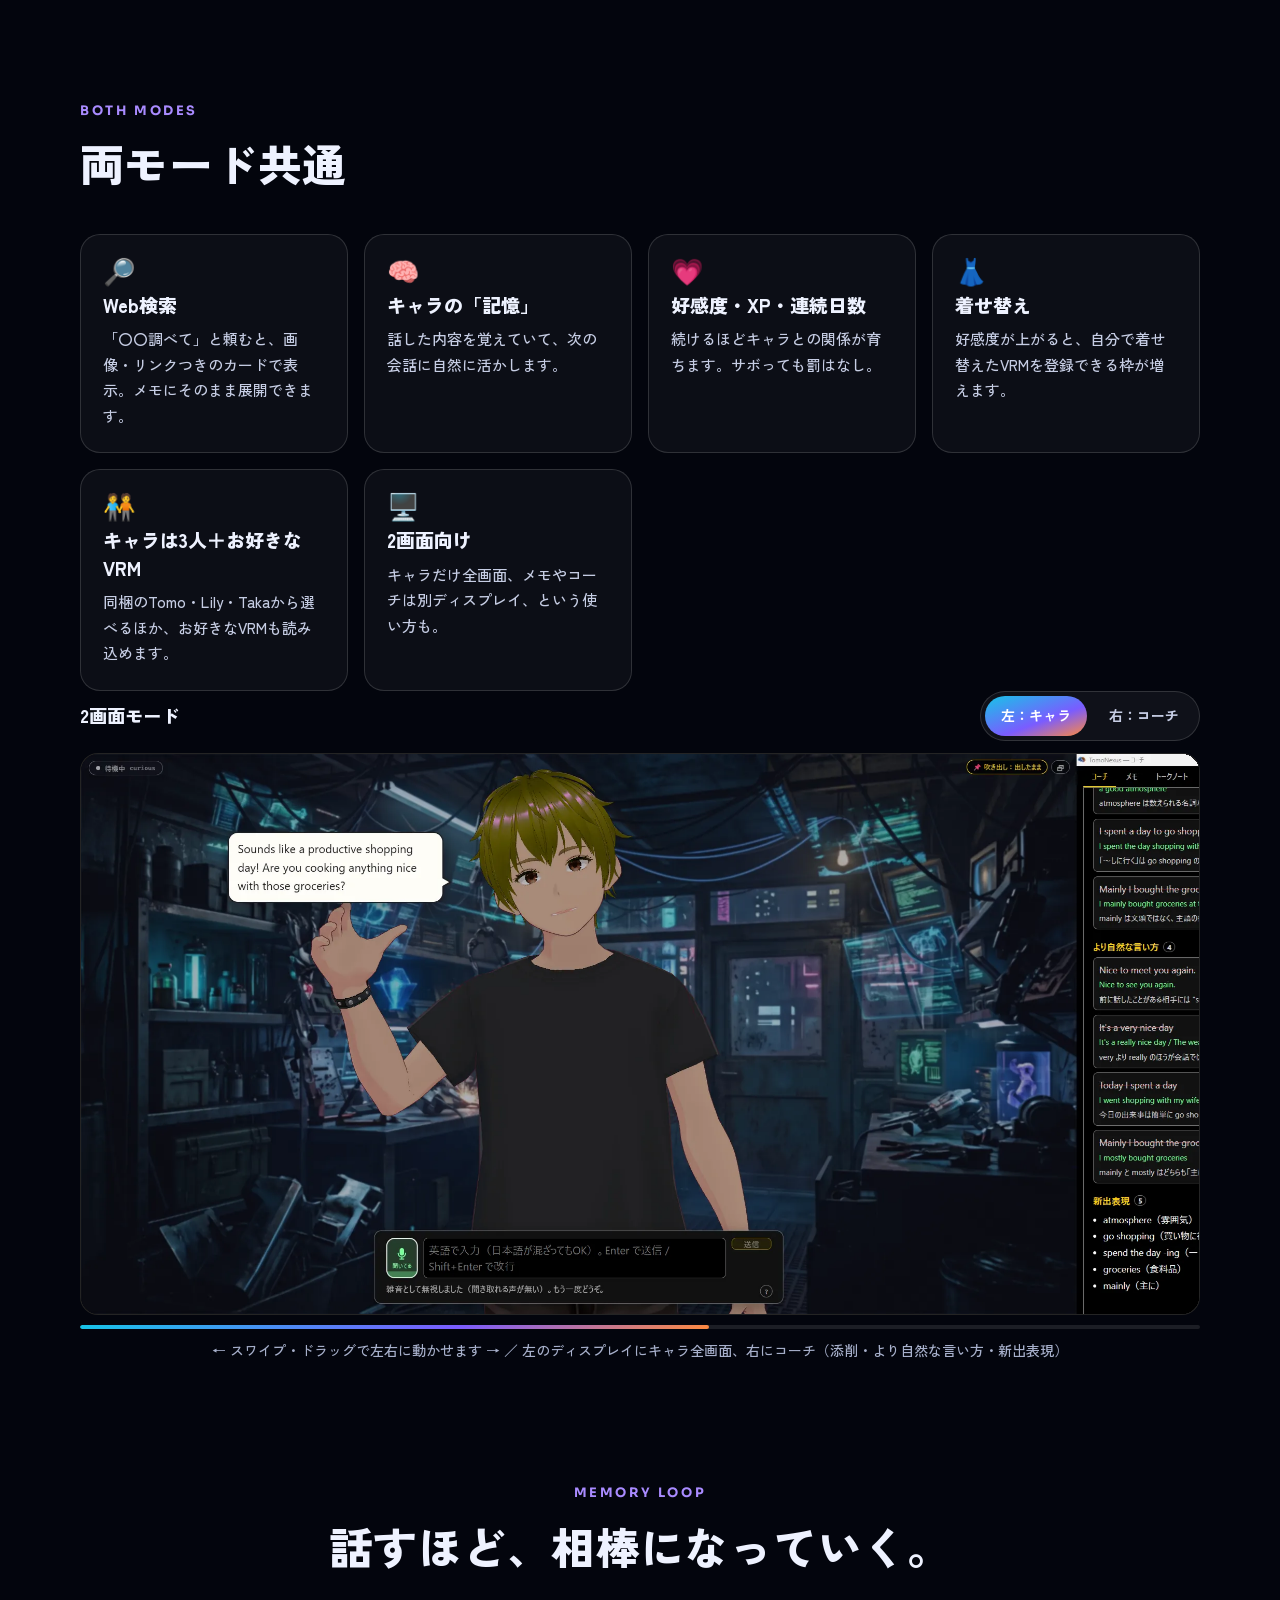
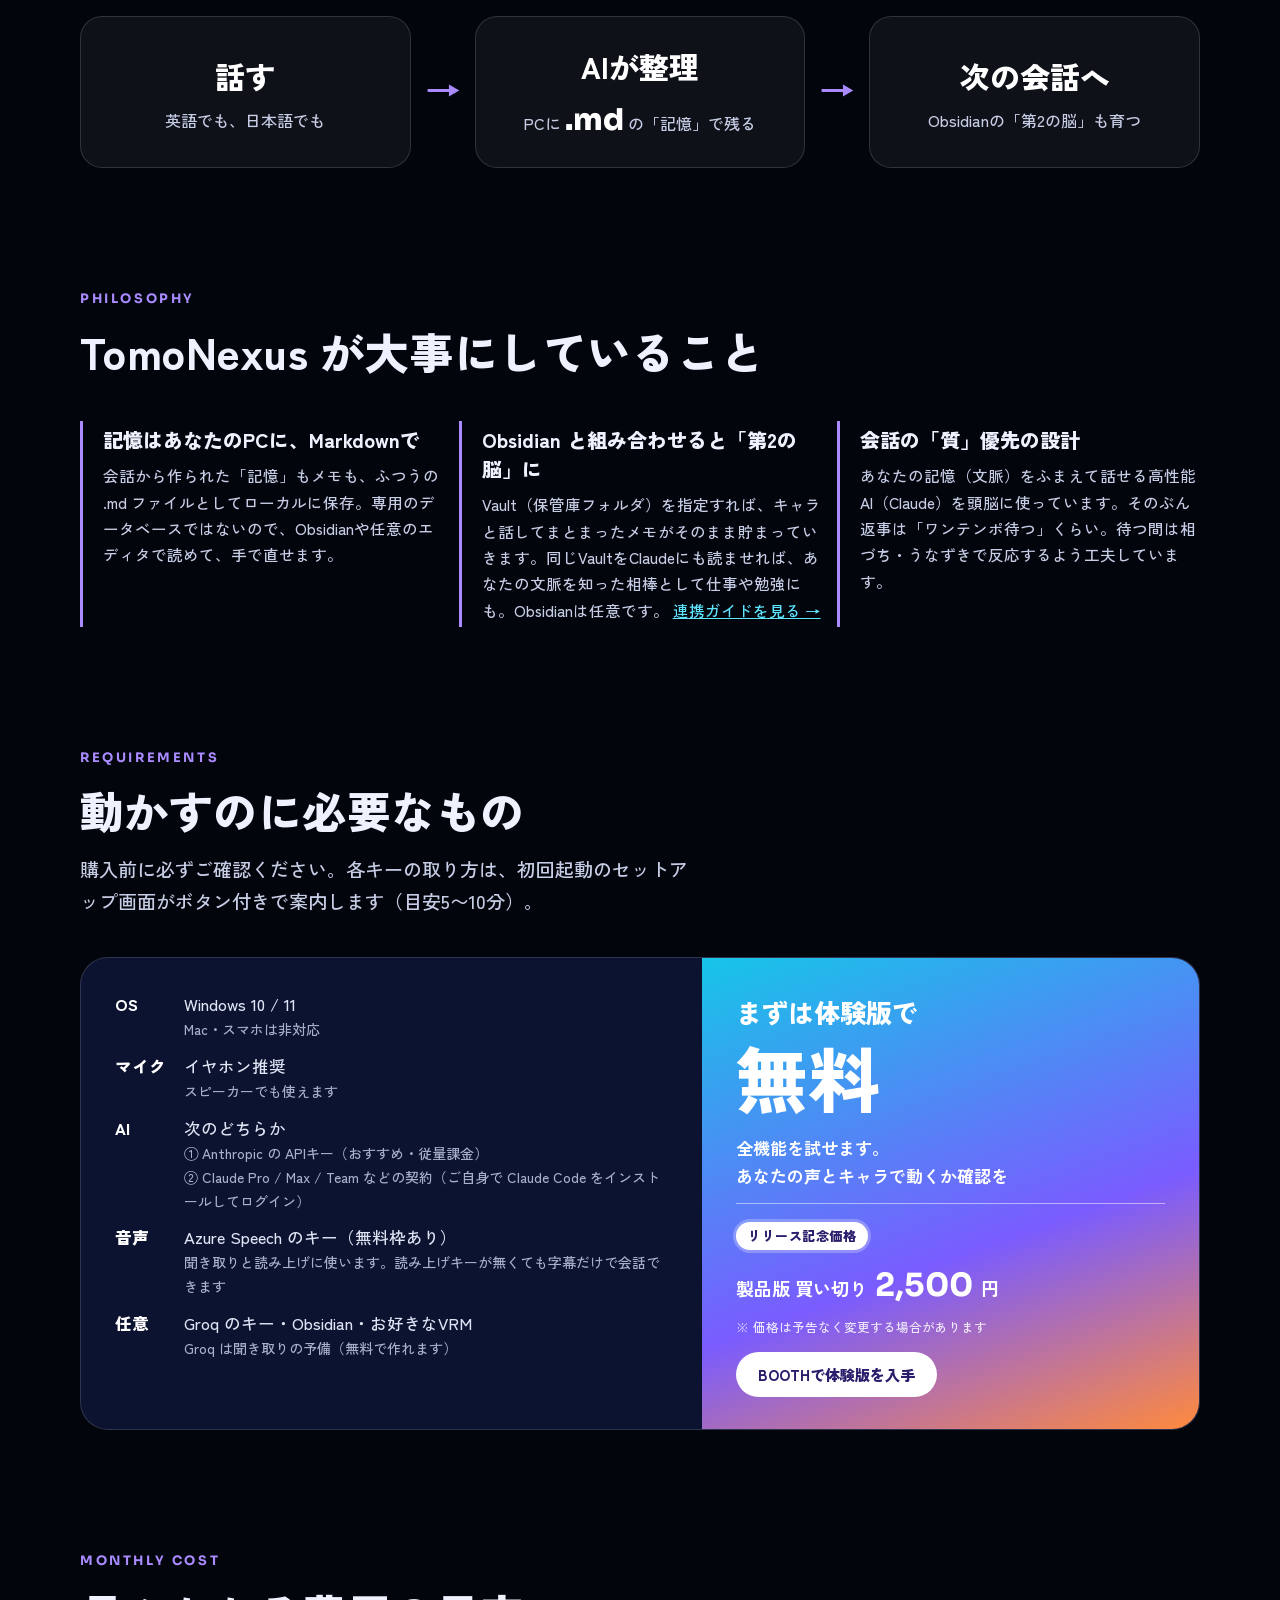
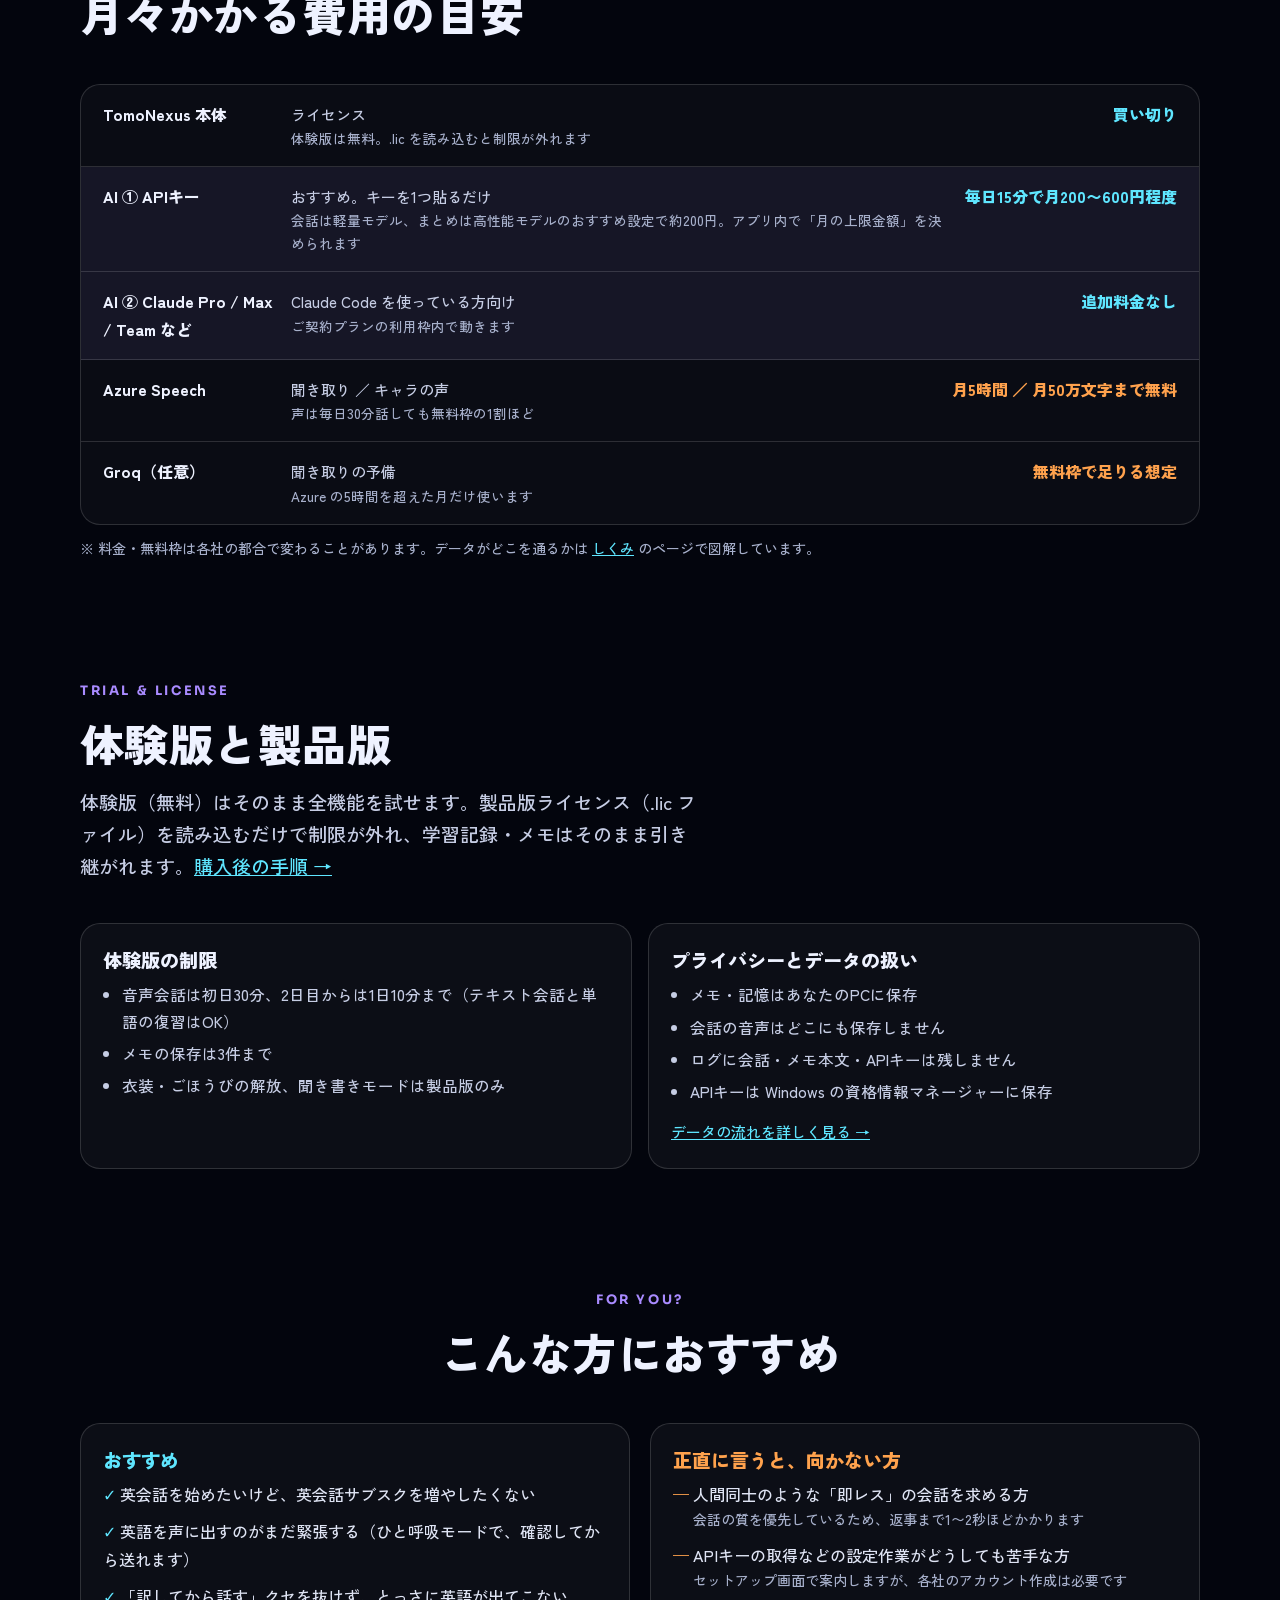
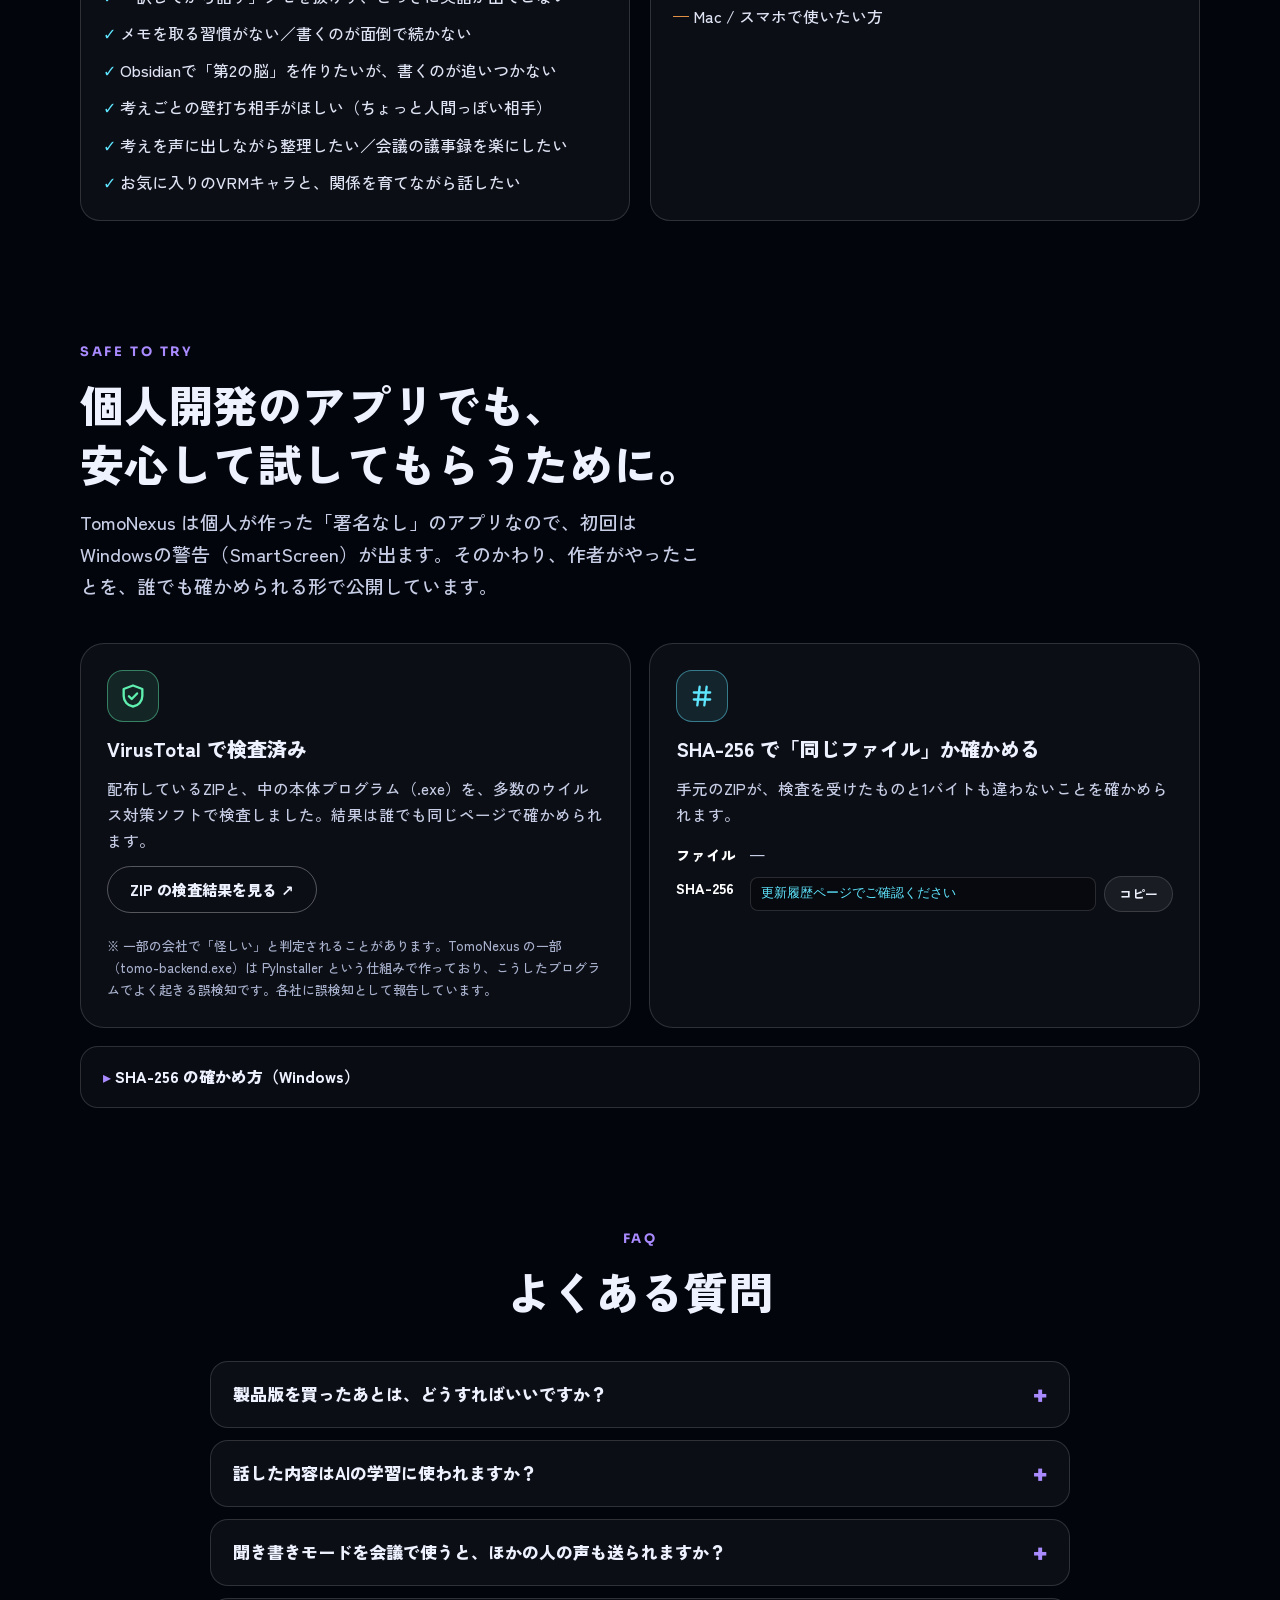
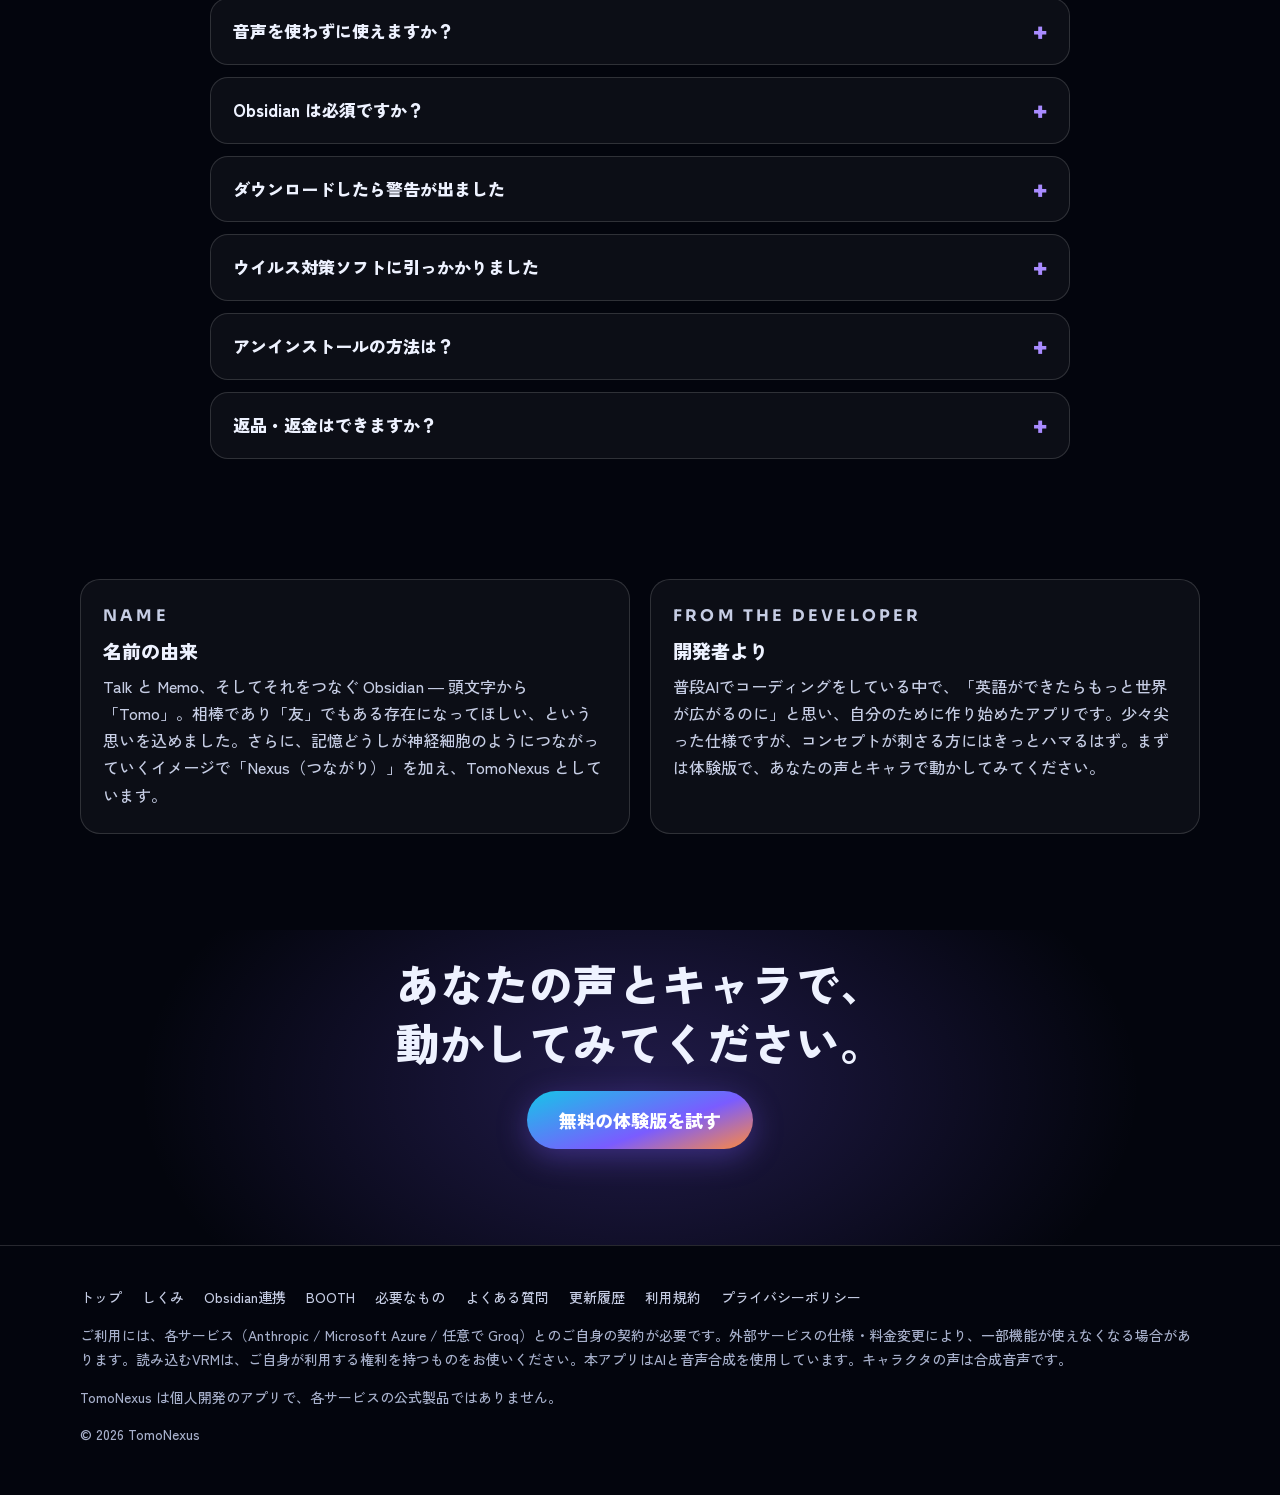
==== commit ba6ae948: "誤検知についての注記とFAQを追加 Co-Authored-By: Claude Opus 5.5 <noreply@anthropic.com> Claude-Session: https://cl" ====
--- a/index.html
+++ b/index.html
@@ -414,6 +414,7 @@
           <a class="btn btn-ghost safe-btn" data-safe-vt href="https://www.virustotal.com/" target="_blank" rel="noopener">ZIP の検査結果を見る ↗</a>
           <span data-safe-scans></span>
         </div>
+        <p class="safe-fp">※ 一部の会社で「怪しい」と判定されることがあります。TomoNexus の一部（tomo-backend.exe）は PyInstaller という仕組みで作っており、こうしたプログラムでよく起きる誤検知です。各社に誤検知として報告しています。</p>
       </article>
       <article class="safe-card reveal">
         <div class="safe-ico hash" aria-hidden="true">
@@ -474,6 +475,10 @@
         <p>不安なときは、<a href="#safety">VirusTotal の検査結果と SHA-256</a> で、配布しているファイルそのものかを確かめられます。</p>
         <p>ダウンロードフォルダやクラウド同期フォルダ以外への展開をおすすめします。</p>
       </div></details>
+      <details><summary>ウイルス対策ソフトに引っかかりました</summary><div class="a">
+        <p>署名なしの個人開発アプリや、PyInstaller という仕組みで作ったプログラム（TomoNexus では tomo-backend.exe）は、中身に関係なく「怪しい」と判定されることがあります（誤検知）。<a href="#safety">VirusTotal の検査結果</a>で、多くの会社では問題が見つかっていないことを確かめられます。</p>
+        <p>お使いのウイルス対策ソフトで止められた場合は、そのソフトの「除外」や「許可」に TomoNexus のフォルダを追加してください。判定が気になる方は、お問い合わせください。</p>
+      </div></details>
       <details><summary>アンインストールの方法は？</summary><div class="a">
         <p>フォルダを削除してください。データも消す場合は <code>%APPDATA%\Tomo</code> も削除します。</p>
       </div></details>
--- a/assets/css/style.css
+++ b/assets/css/style.css
@@ -436,3 +436,4 @@
 [data-safe-scans]{display:flex;flex-wrap:wrap;gap:6px 16px}
 .safe-sub{font-size:14px;font-weight:700}
 .dl-box .dl-sub{font-weight:600;font-size:13.5px}
+.safe-fp{font-size:13px!important;color:var(--mute)!important;line-height:1.7}
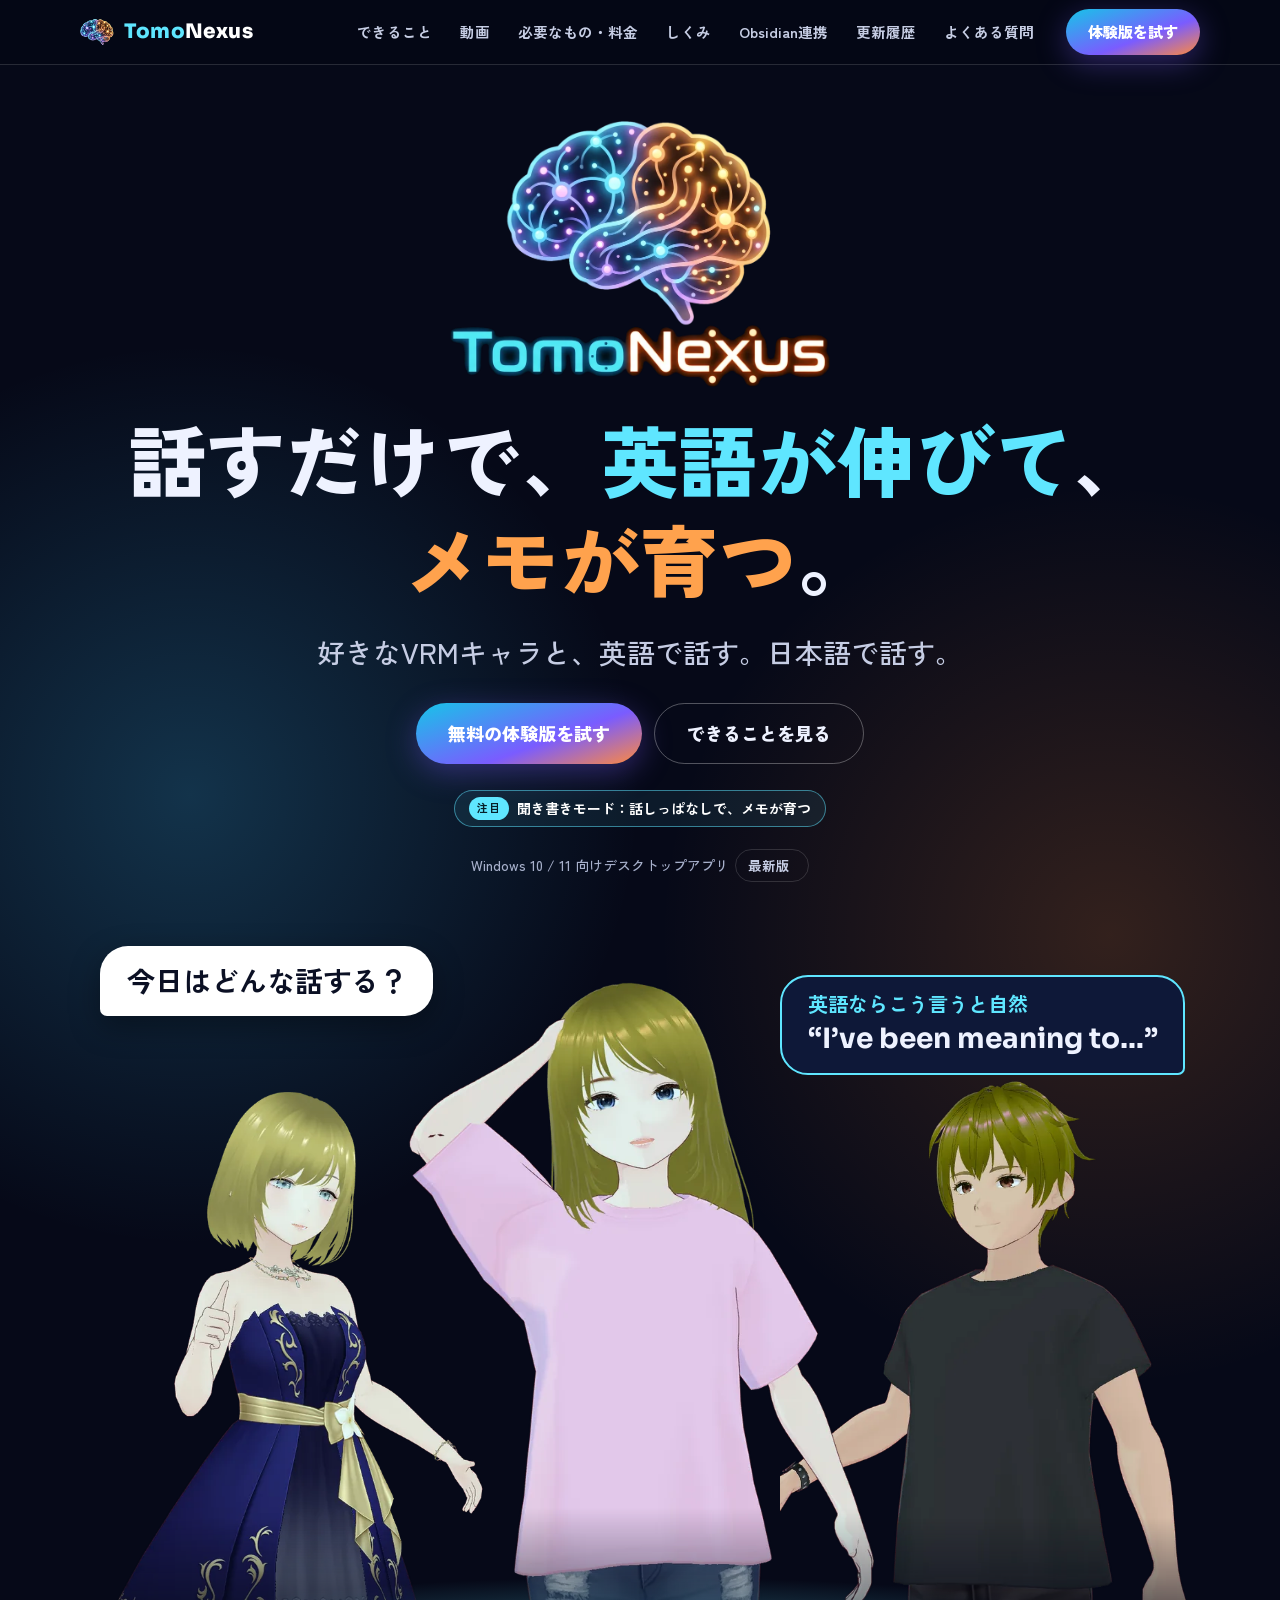
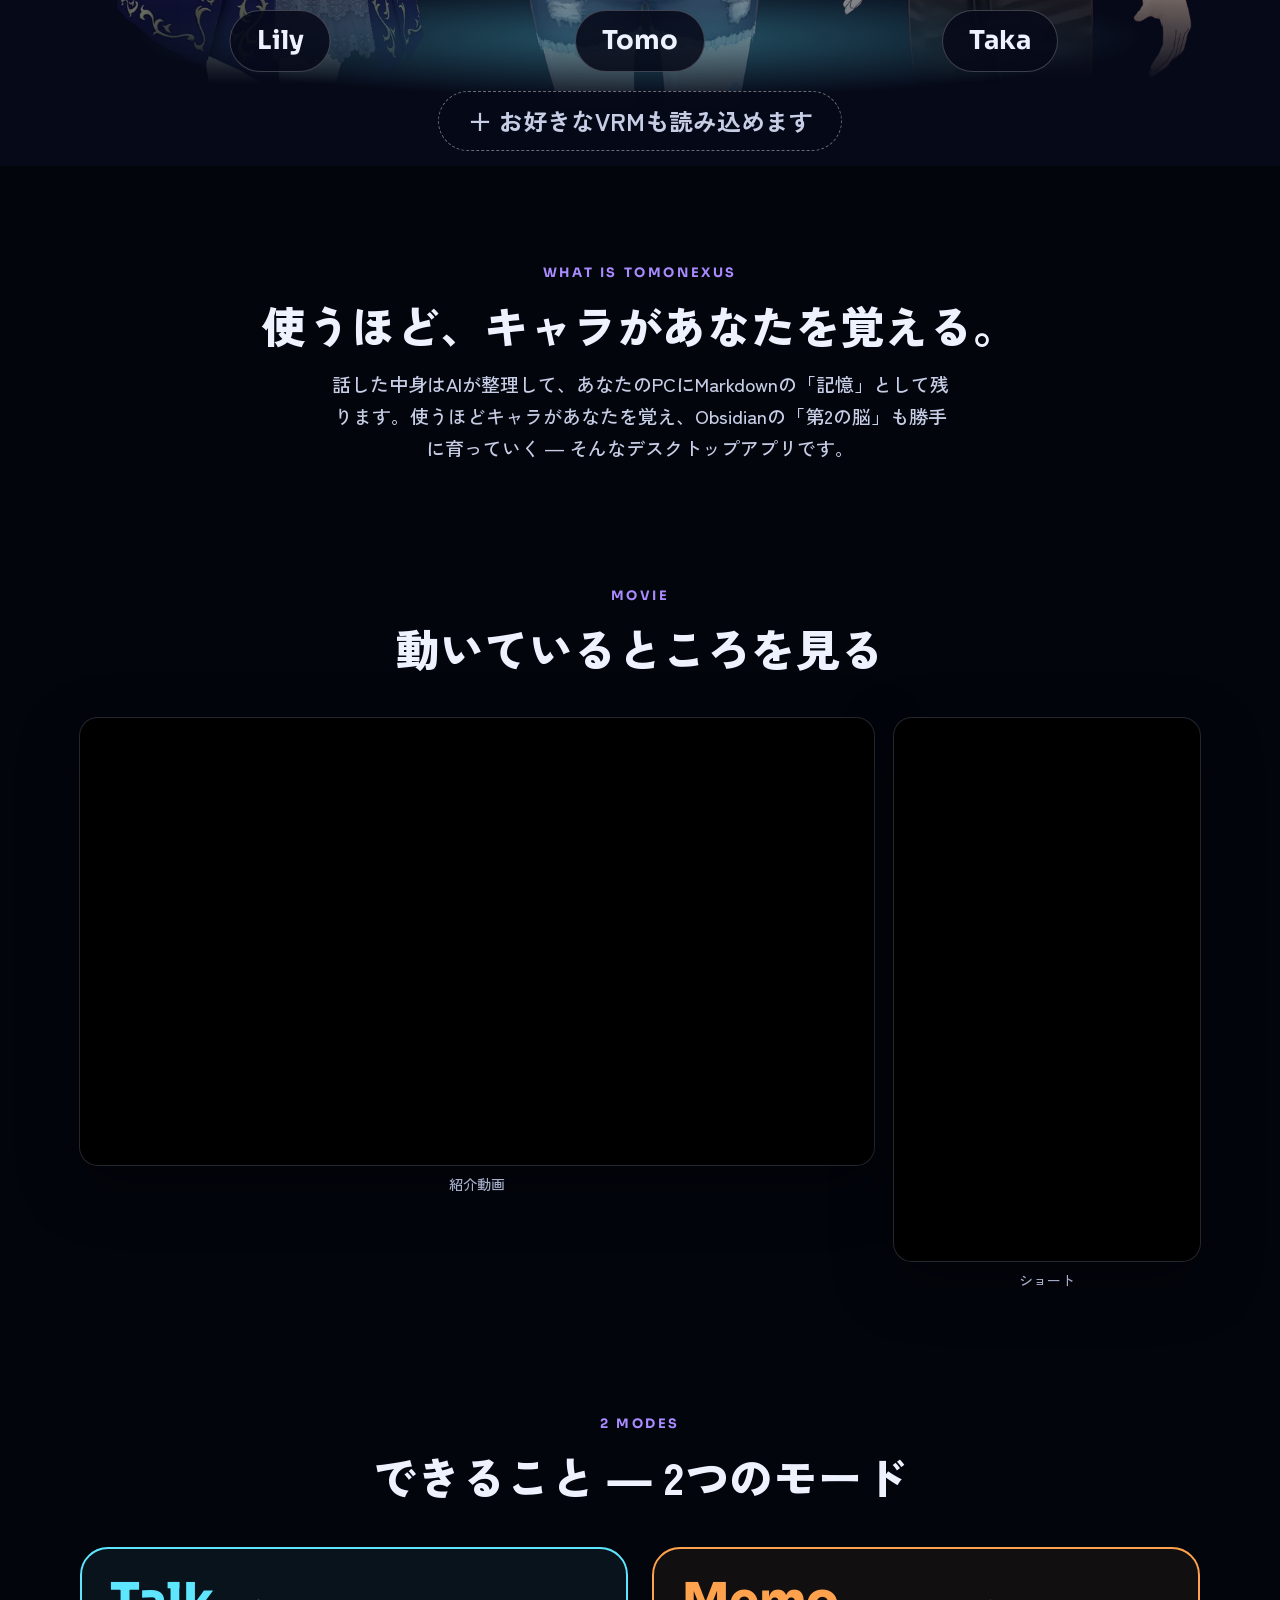
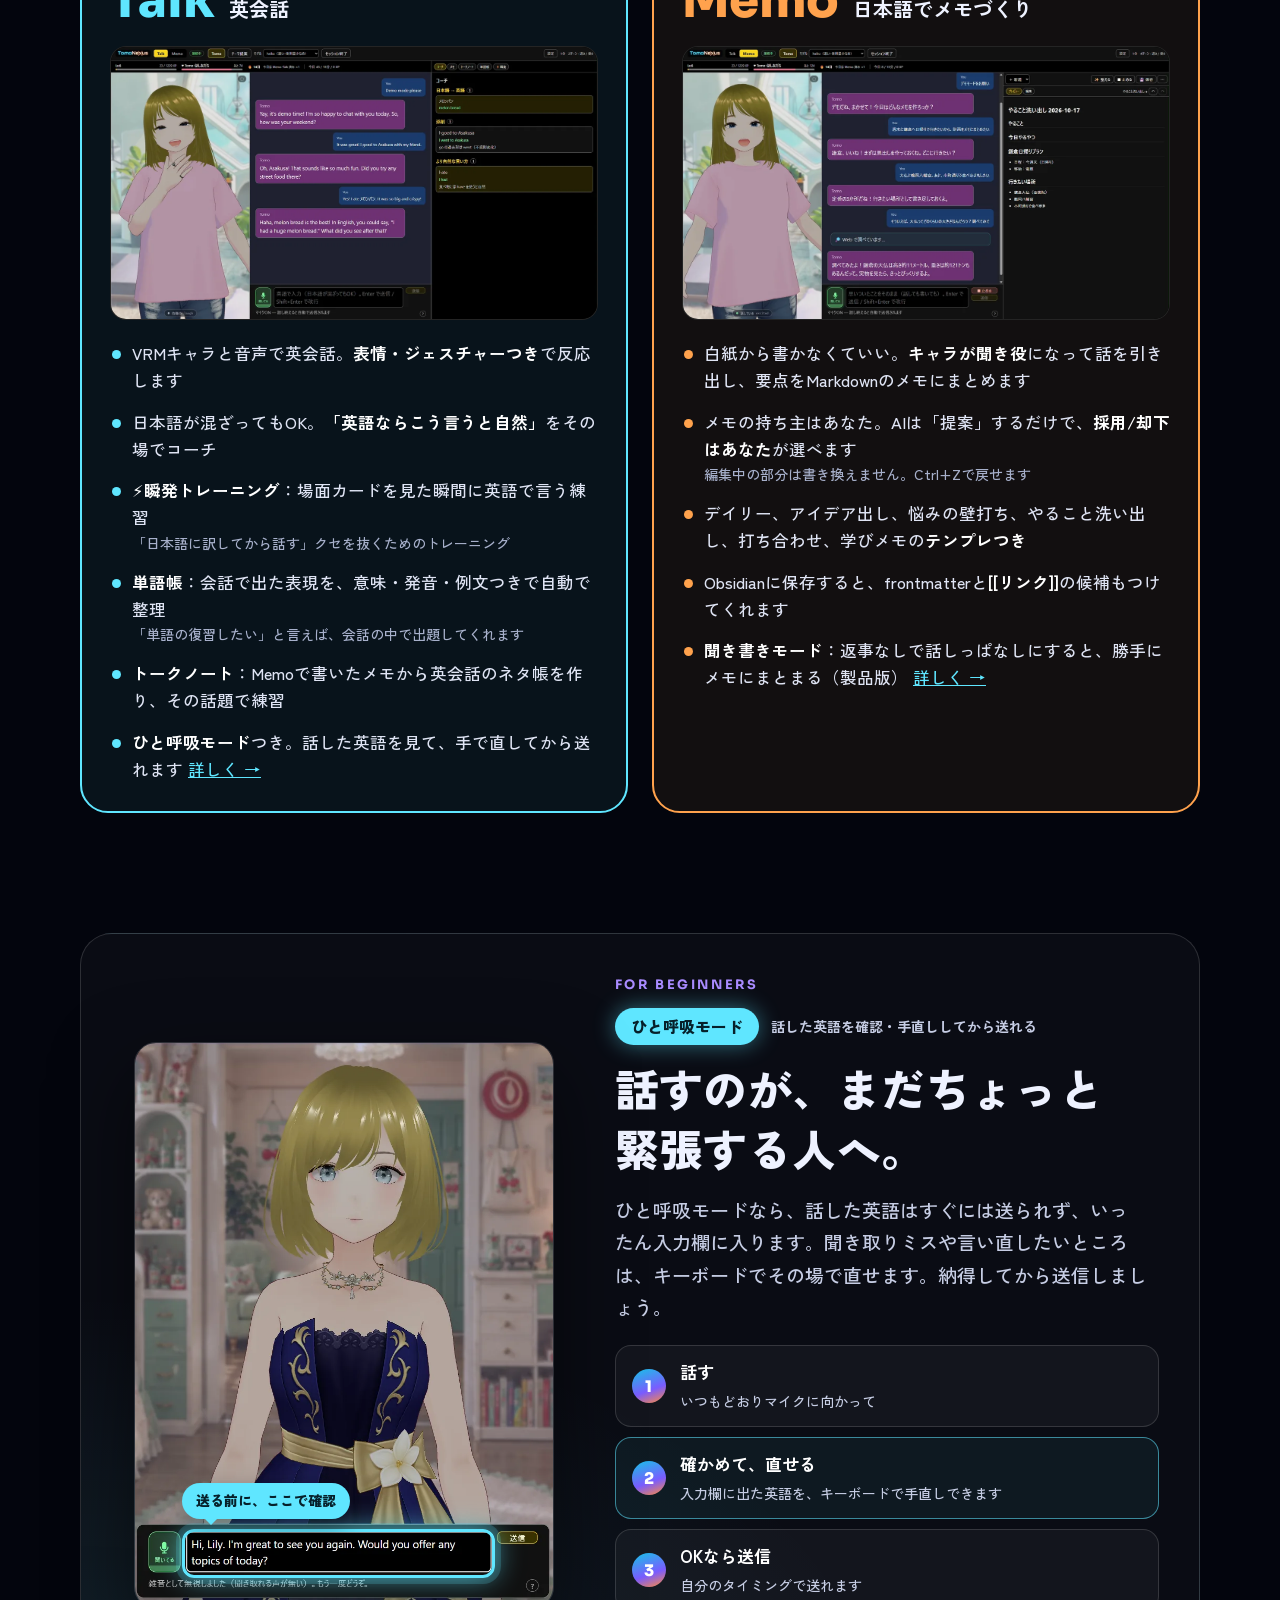
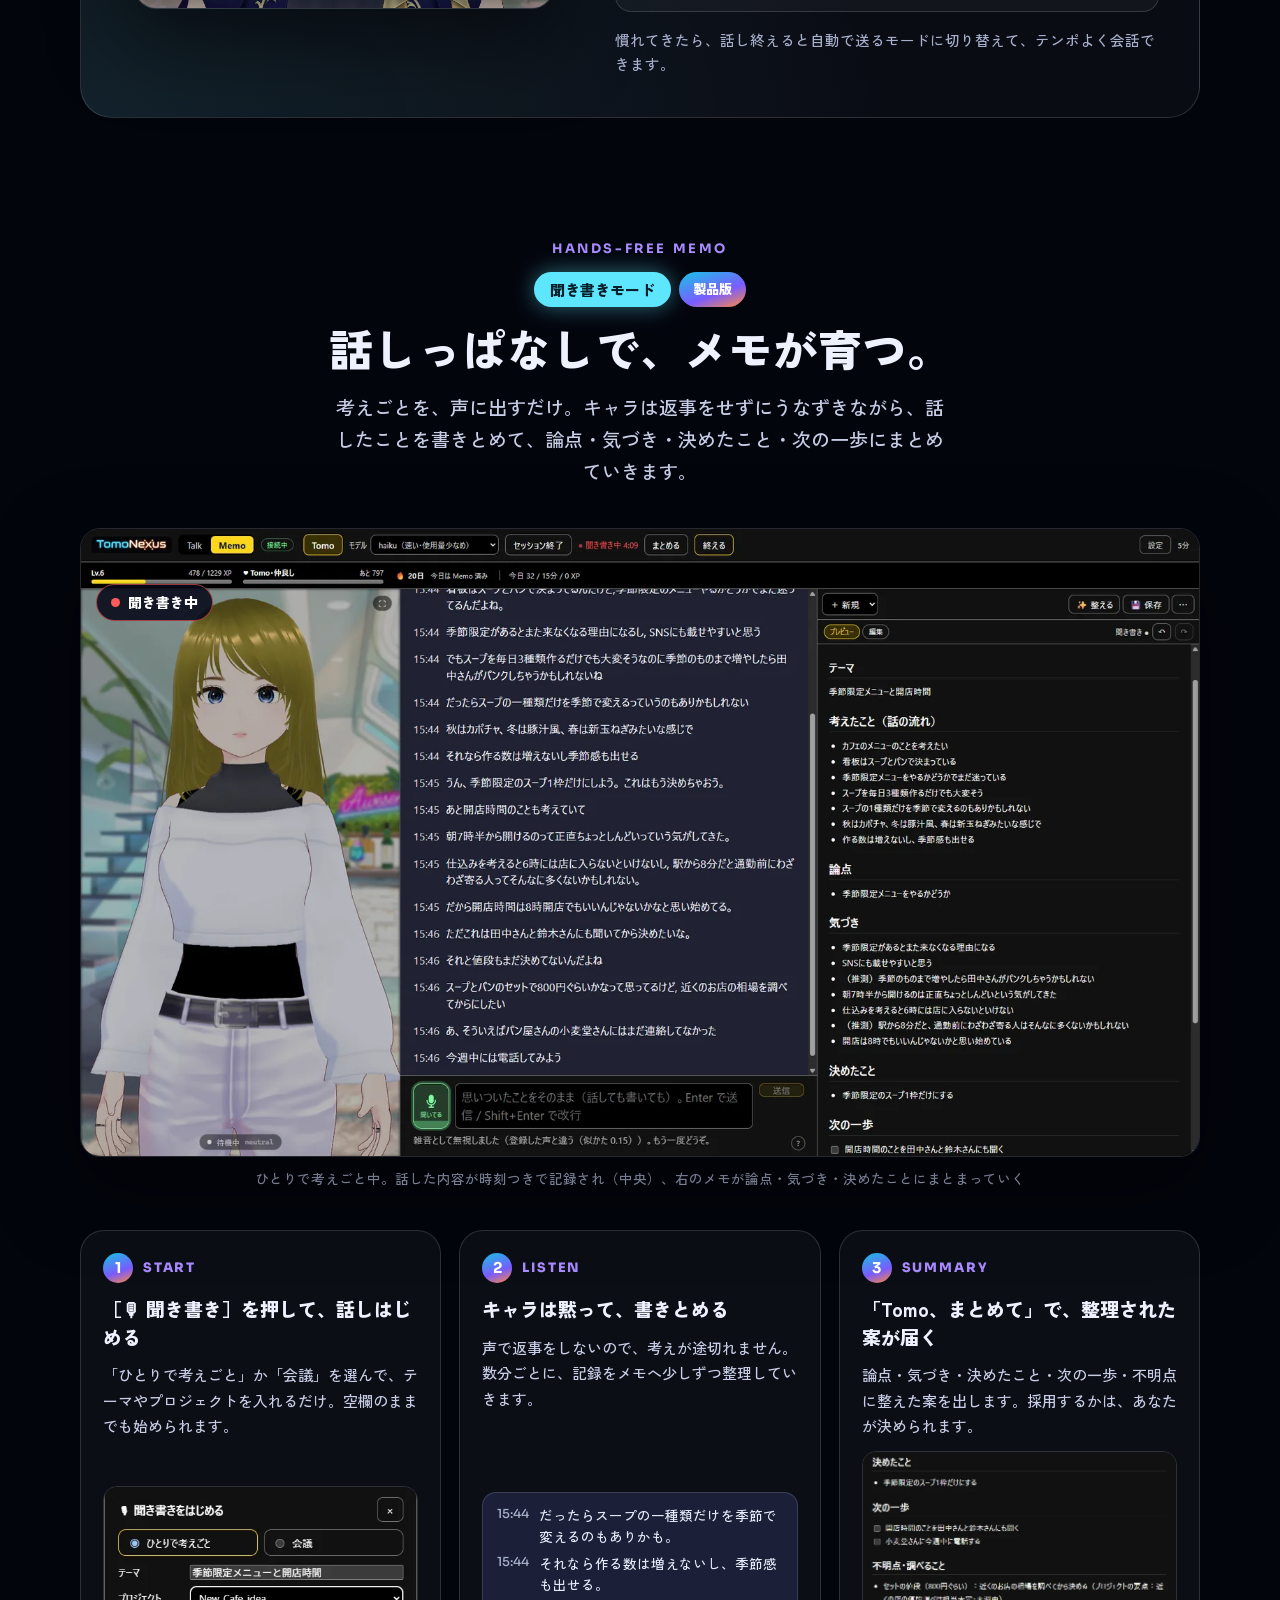
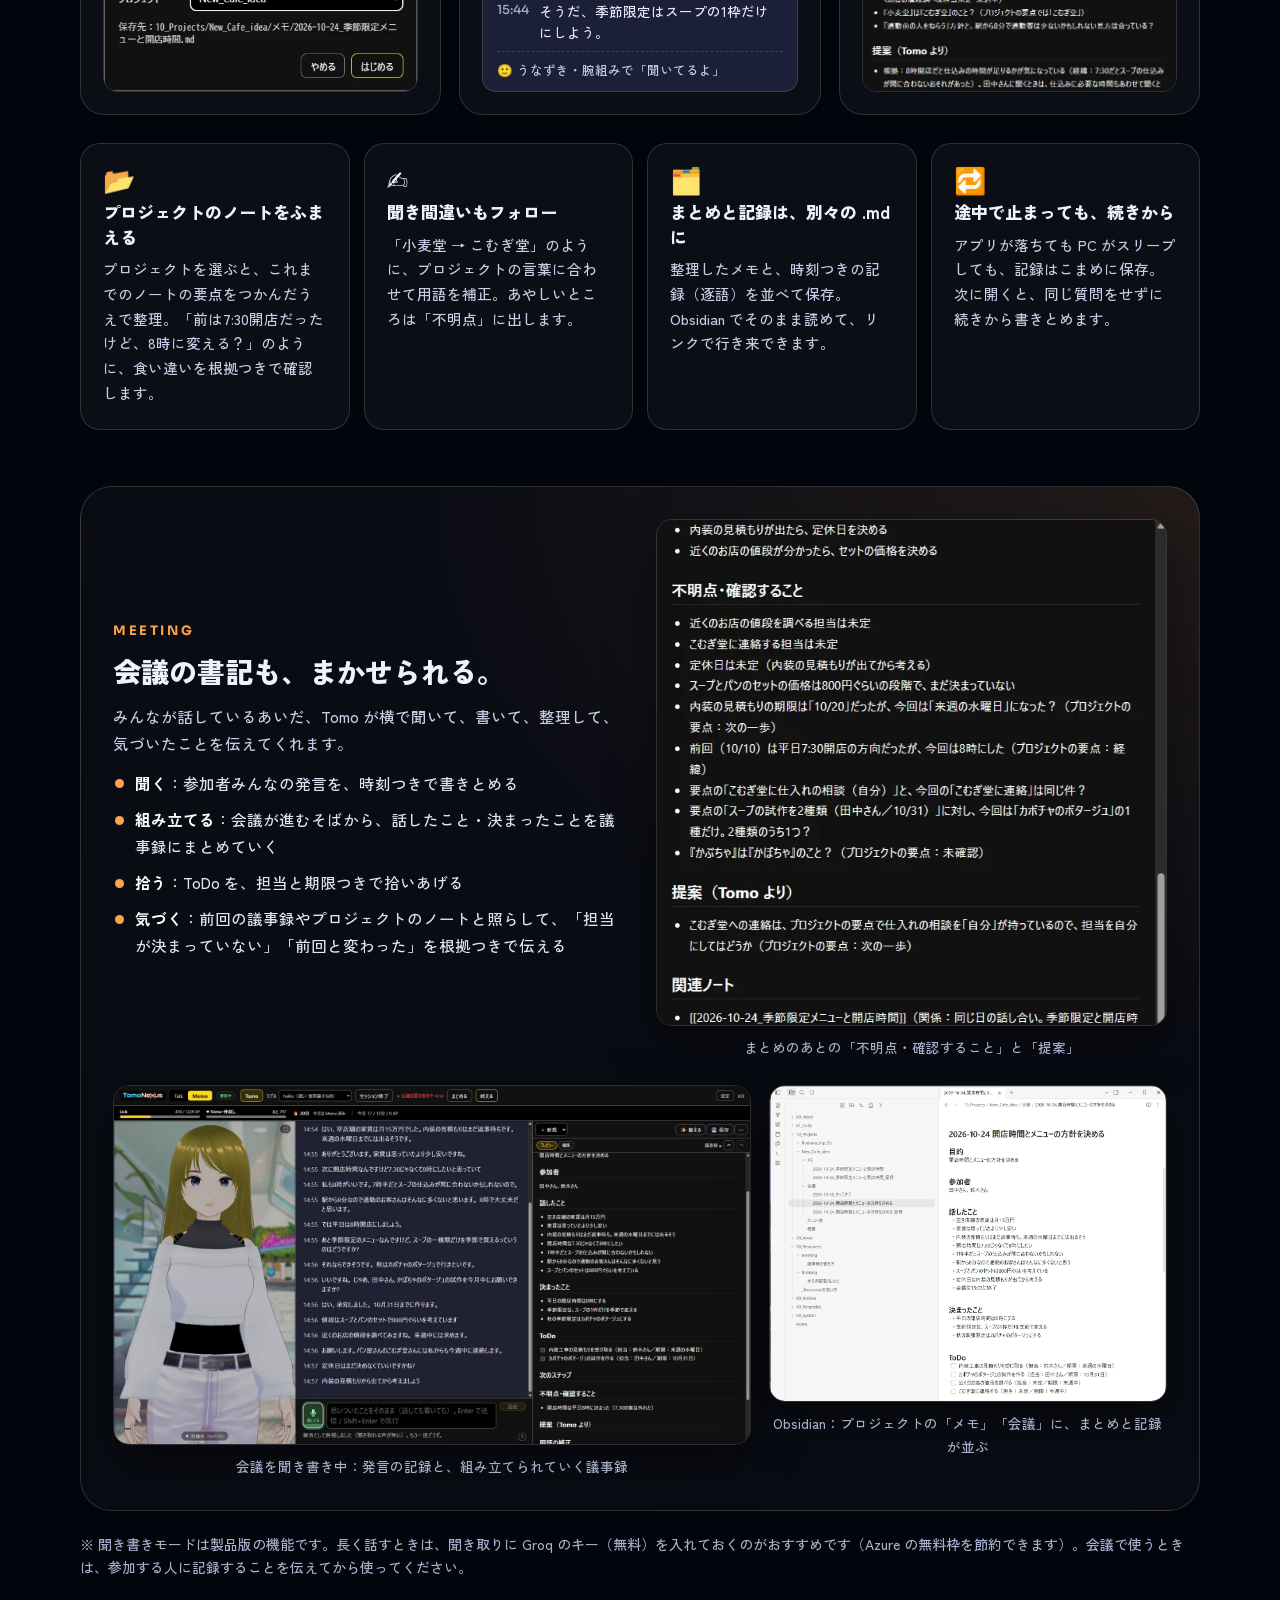
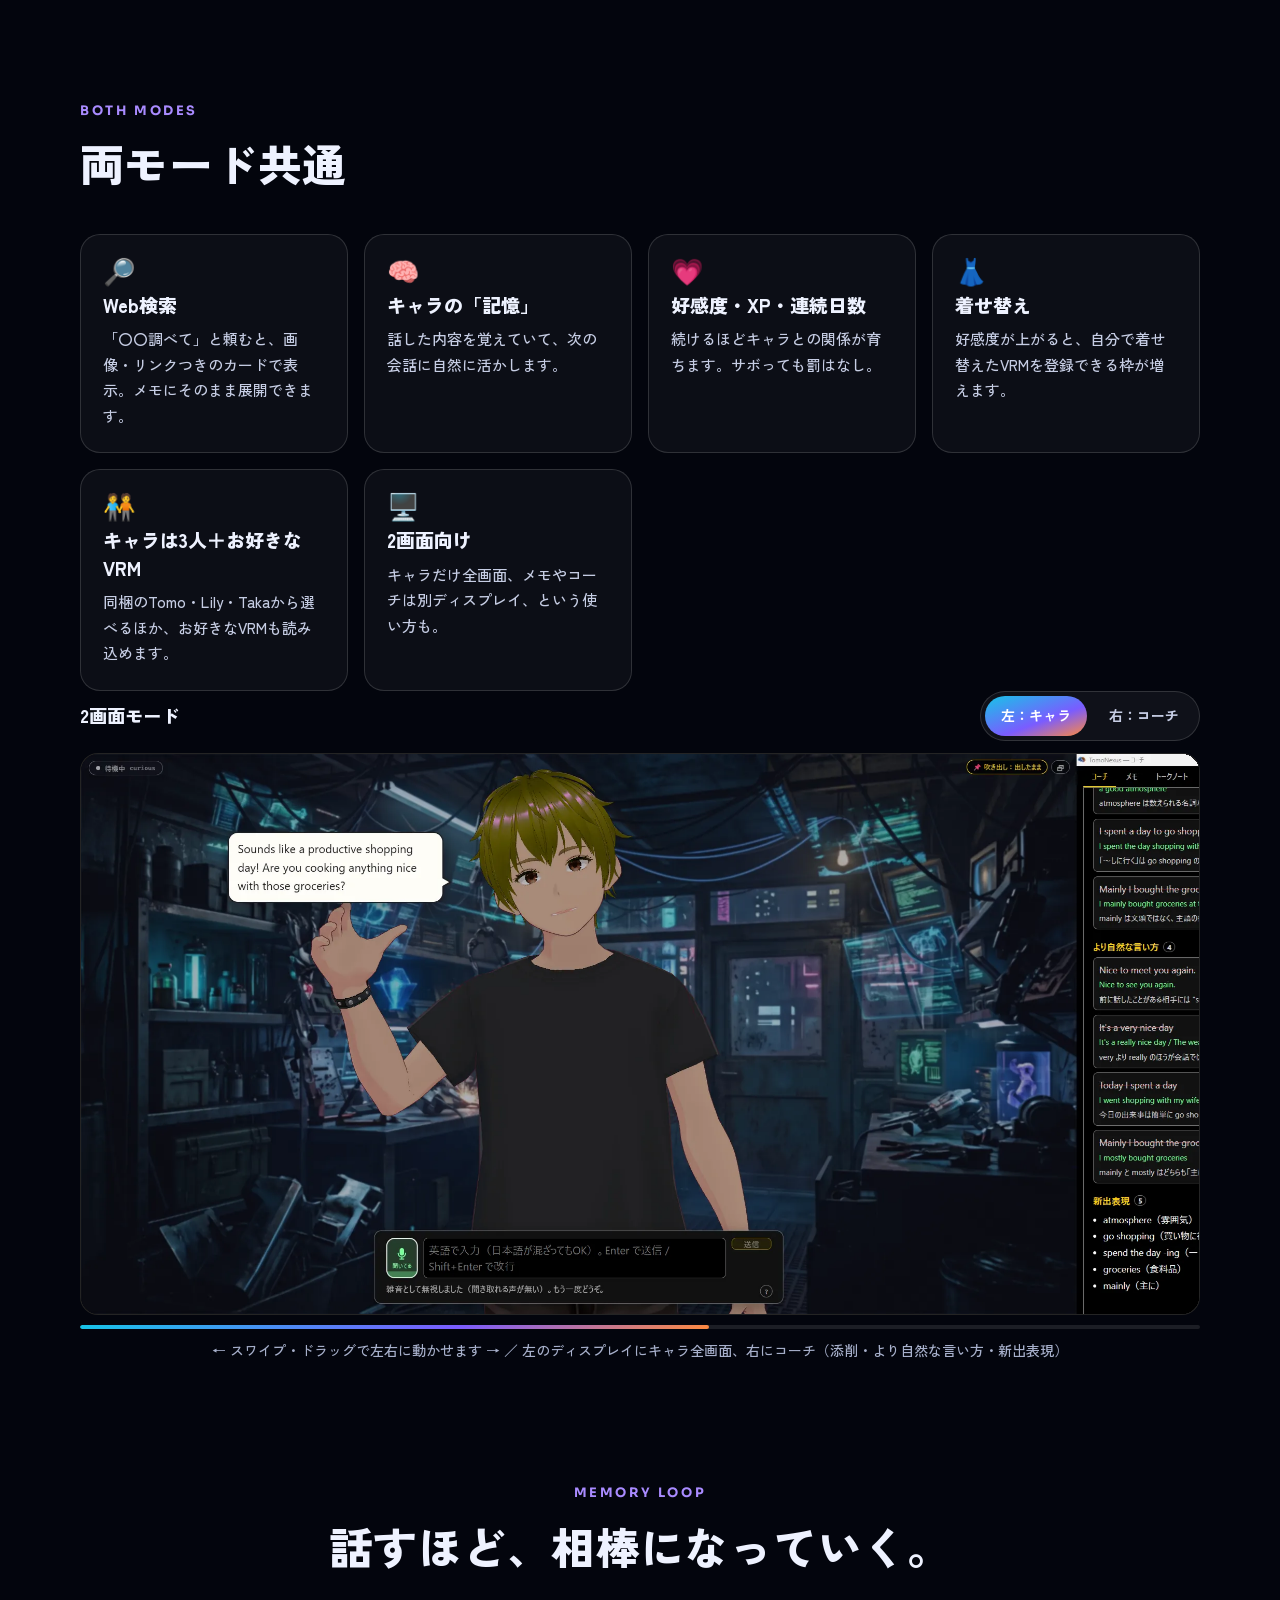
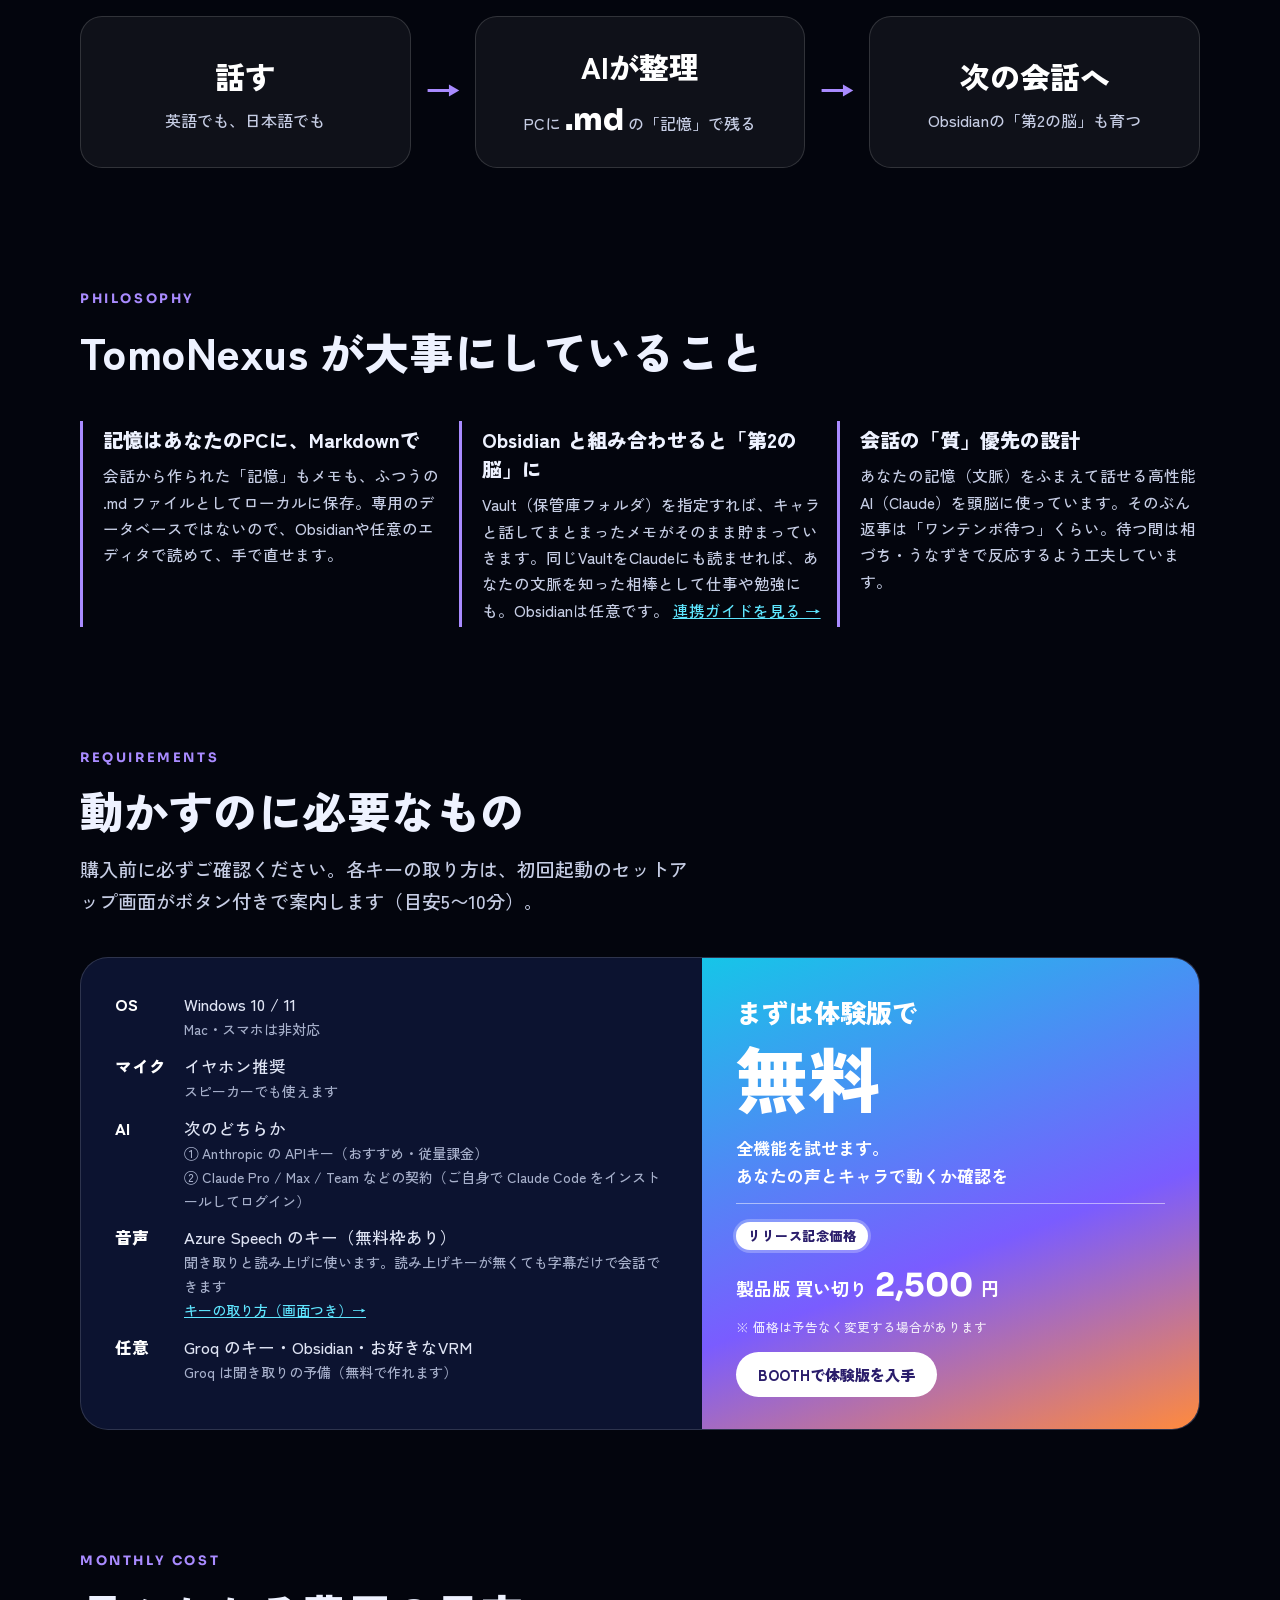
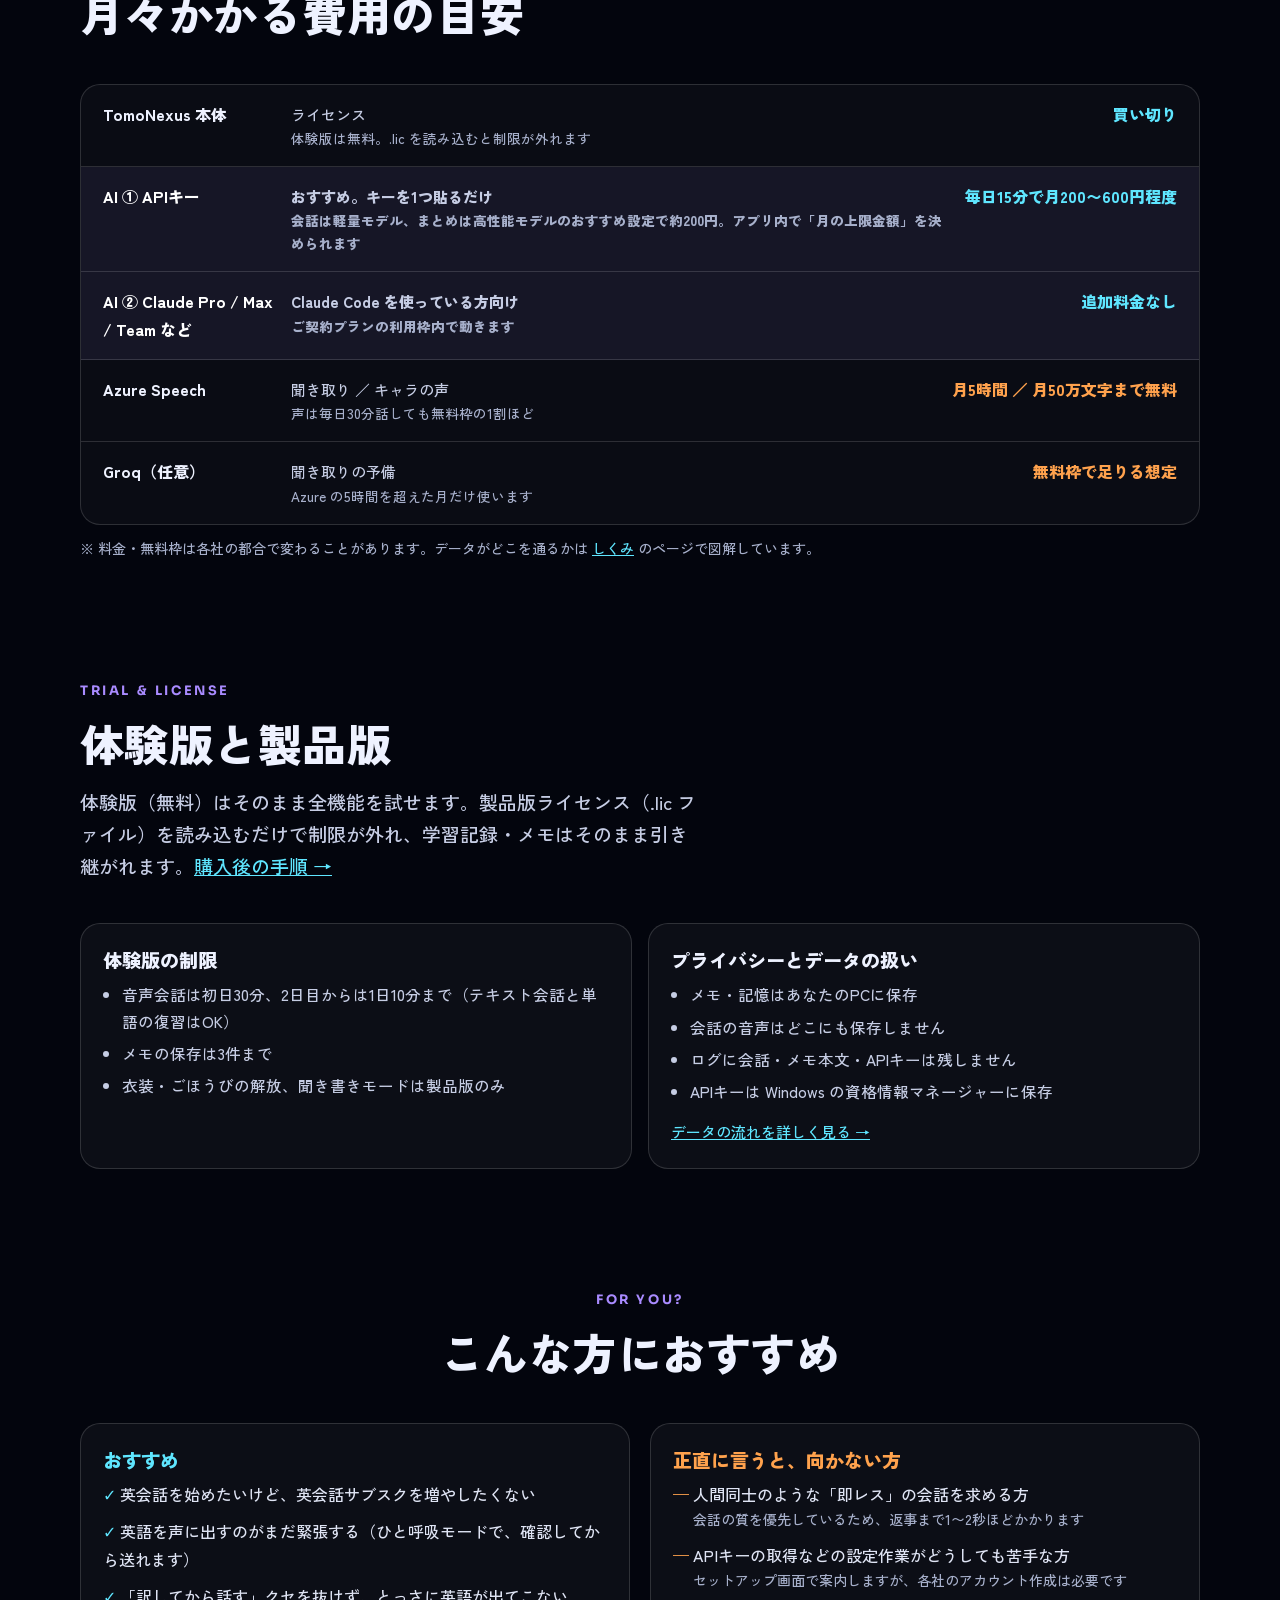
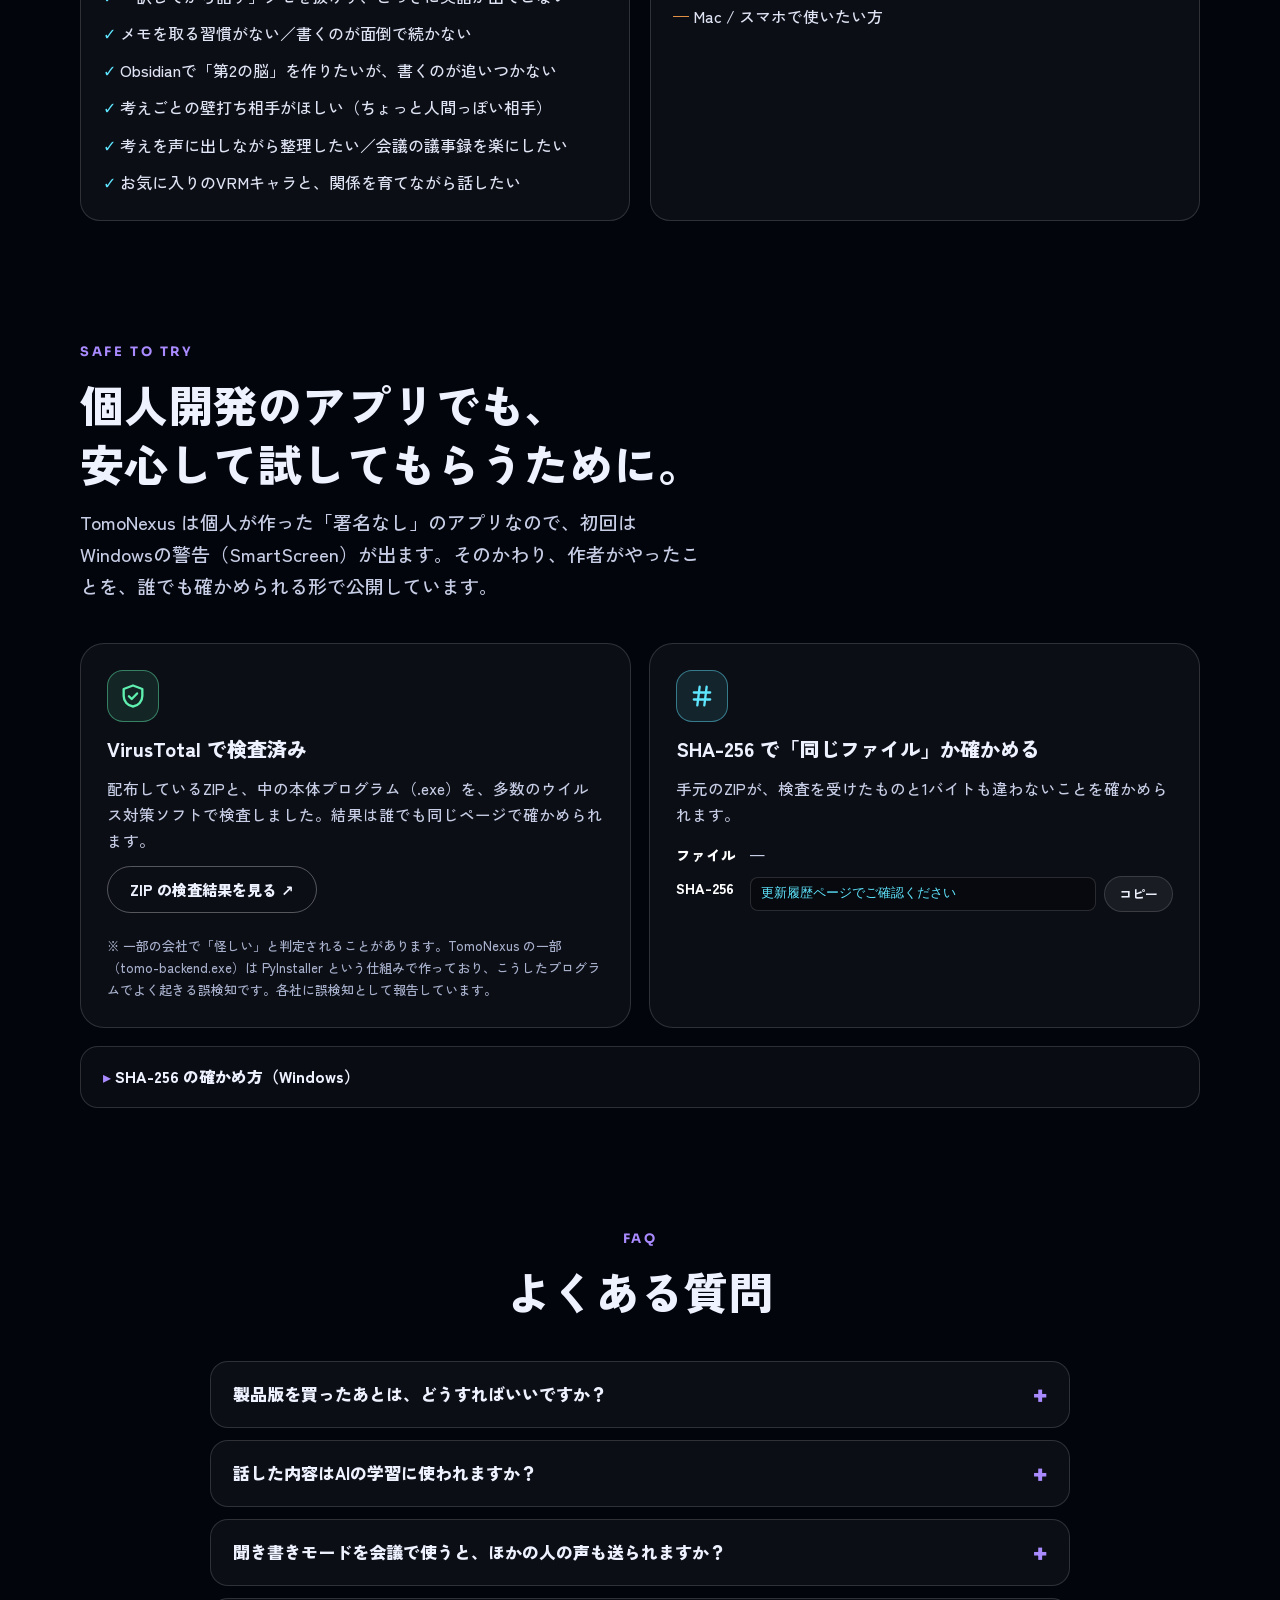
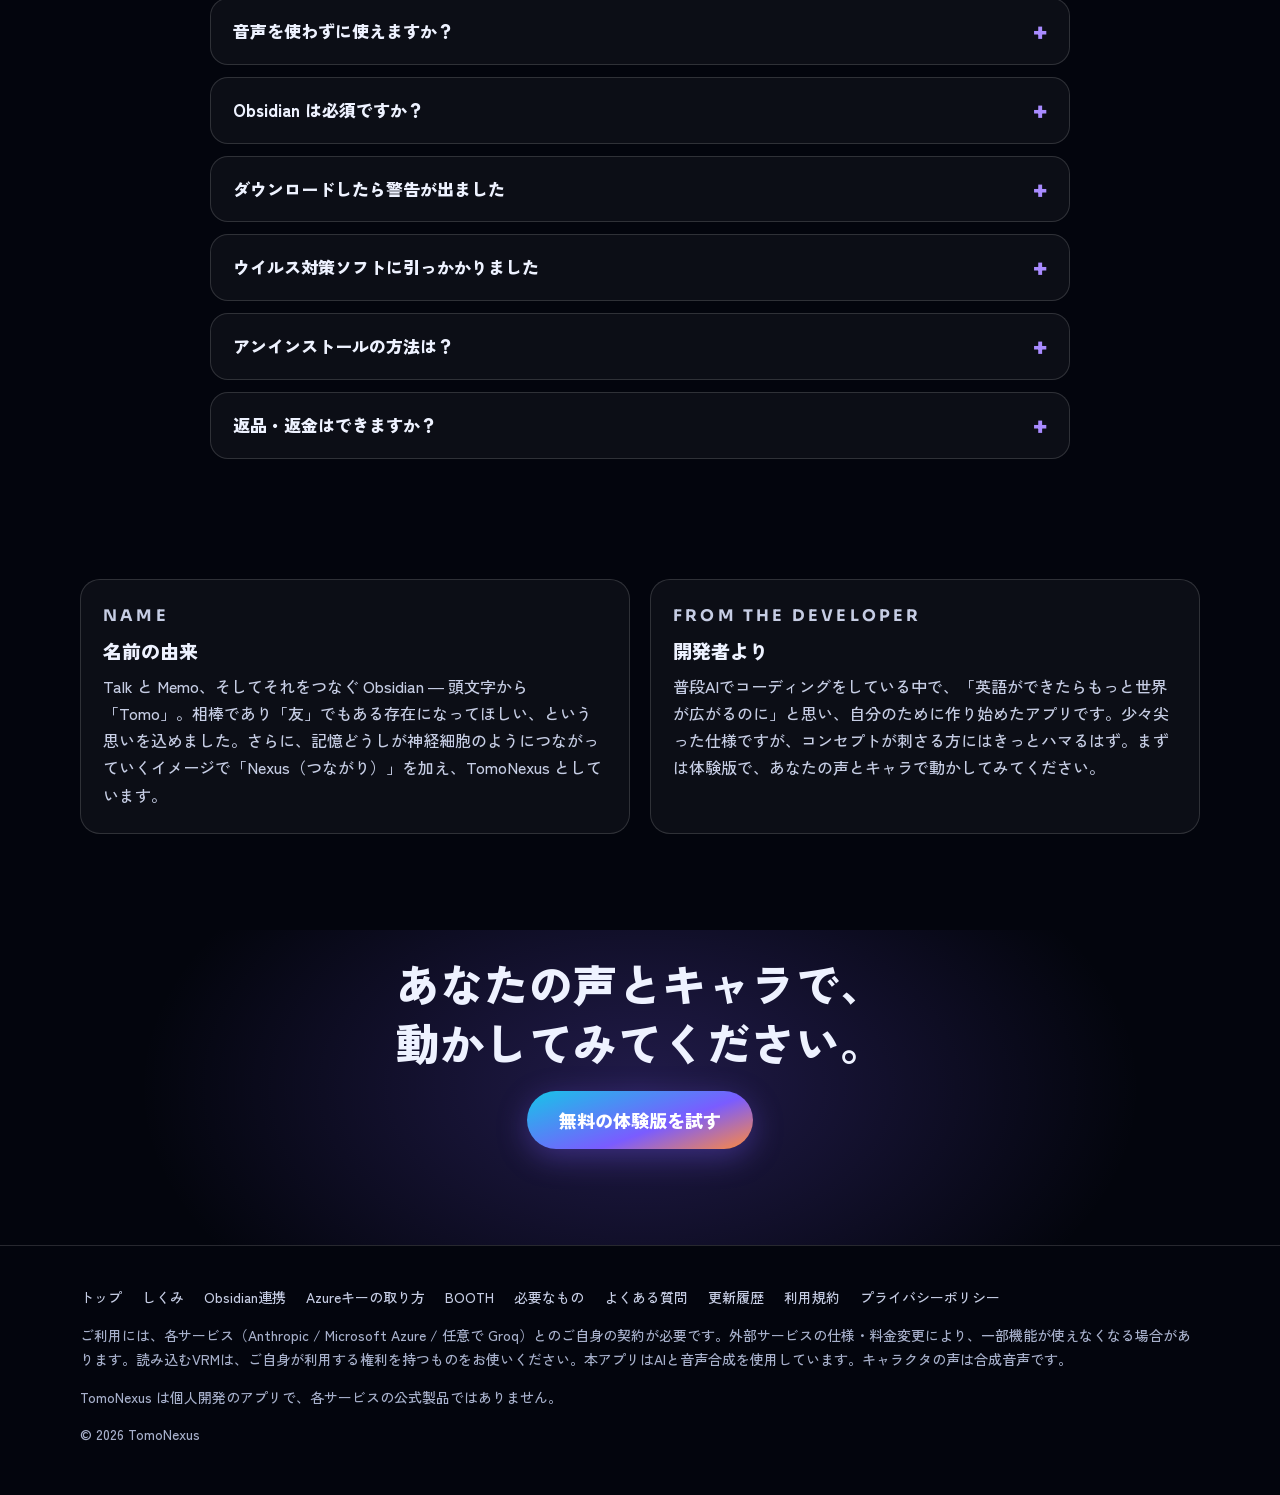
==== commit bb81c7da: "Azure Speech のキーの取り方ページを追加（無料枠・カード登録・30日後の注意つき） Co-Authored-By: Claude Opus 5.5 <noreply@anthropic.c" ====
--- a/index.html
+++ b/index.html
@@ -323,7 +323,7 @@
           <dt>OS</dt><dd>Windows 10 / 11<small>Mac・スマホは非対応</small></dd>
           <dt>マイク</dt><dd>イヤホン推奨<small>スピーカーでも使えます</small></dd>
           <dt>AI</dt><dd>次のどちらか<small>① Anthropic の APIキー（おすすめ・従量課金）<br>② Claude Pro / Max / Team などの契約（ご自身で Claude Code をインストールしてログイン）</small></dd>
-          <dt>音声</dt><dd>Azure Speech のキー（無料枠あり）<small>聞き取りと読み上げに使います。読み上げキーが無くても字幕だけで会話できます</small></dd>
+          <dt>音声</dt><dd>Azure Speech のキー（無料枠あり）<small>聞き取りと読み上げに使います。読み上げキーが無くても字幕だけで会話できます<br><a href="azure.html">キーの取り方（画面つき）→</a></small></dd>
           <dt>任意</dt><dd>Groq のキー・Obsidian・お好きなVRM<small>Groq は聞き取りの予備（無料で作れます）</small></dd>
         </dl>
       </div>
@@ -448,7 +448,7 @@
       <details id="after-purchase"><summary>製品版を買ったあとは、どうすればいいですか？</summary><div class="a">
         <p>体験版を入れたままで大丈夫です。アンインストールや入れ直しは要りません。</p>
         <ol style="margin:0;padding-left:1.4em;display:flex;flex-direction:column;gap:6px">
-          <li>BOOTHでお支払いが終わったら、BOOTHの<b>ライブラリ</b>（購入した商品の一覧）からライセンスファイル <code>tomo-license.lic</code> をダウンロードします</li>
+          <li>BOOTHでお支払いが終わったら、BOOTHの<b>ライブラリ</b>（購入した商品の一覧）から <code>TomoNexus-License.zip</code> をダウンロードして展開し、中のライセンスファイル <code>tomo-license.lic</code> を取り出します</li>
           <li>TomoNexus の <b>設定 → ライセンス</b> で「ライセンスファイルを選ぶ」を押すか、ファイルを画面にドラッグ＆ドロップします</li>
           <li>その場で製品版になります（再起動は要りません）。体験版での学習記録・メモはそのまま引き継がれます</li>
         </ol>
@@ -512,7 +512,7 @@
 <footer class="site-footer">
   <div class="wrap">
     <div class="foot-links">
-      <a href="./">トップ</a><a href="shikumi.html">しくみ</a><a href="obsidian.html">Obsidian連携</a><a href="https://jinaxion.booth.pm/items/9001516" target="_blank" rel="noopener">BOOTH</a><a href="#requirements">必要なもの</a><a href="#faq">よくある質問</a>
+      <a href="./">トップ</a><a href="shikumi.html">しくみ</a><a href="obsidian.html">Obsidian連携</a><a href="azure.html">Azureキーの取り方</a><a href="https://jinaxion.booth.pm/items/9001516" target="_blank" rel="noopener">BOOTH</a><a href="#requirements">必要なもの</a><a href="#faq">よくある質問</a>
     <a href="history.html">更新履歴</a><a href="terms.html">利用規約</a><a href="privacy.html">プライバシーポリシー</a></div>
     <p>ご利用には、各サービス（Anthropic / Microsoft Azure / 任意で Groq）とのご自身の契約が必要です。外部サービスの仕様・料金変更により、一部機能が使えなくなる場合があります。読み込むVRMは、ご自身が利用する権利を持つものをお使いください。本アプリはAIと音声合成を使用しています。キャラクタの声は合成音声です。</p>
     <p>TomoNexus は個人開発のアプリで、各サービスの公式製品ではありません。</p>
--- a/assets/css/style.css
+++ b/assets/css/style.css
@@ -437,3 +437,55 @@
 .safe-sub{font-size:14px;font-weight:700}
 .dl-box .dl-sub{font-weight:600;font-size:13.5px}
 .safe-fp{font-size:13px!important;color:var(--mute)!important;line-height:1.7}
+
+/* ---------- Azure 手順ガイド ---------- */
+.az-alert{margin:0 0 48px;border:2px solid rgba(255,162,77,.55);border-radius:24px;padding:26px 26px 22px;background:radial-gradient(120% 140% at 0% 0%,rgba(255,162,77,.16),transparent 60%),rgba(255,255,255,.03)}
+.az-alert h2{font-weight:900;font-size:clamp(20px,2.6vw,26px);margin:6px 0 14px;display:flex;align-items:center;gap:10px}
+.az-alert h2 .ic{flex:none;display:grid;place-items:center;width:34px;height:34px;border-radius:50%;background:var(--orange);color:#1a0f00;font-family:var(--en);font-weight:800}
+.az-grid{display:grid;grid-template-columns:repeat(2,minmax(0,1fr));gap:12px}
+@media (max-width:700px){.az-grid{grid-template-columns:minmax(0,1fr)}}
+.az-card{background:rgba(0,0,0,.28);border:1px solid var(--line);border-radius:16px;padding:14px 16px}
+.az-card > b{display:block;font-size:16px;margin-bottom:4px}
+.az-card p{color:var(--soft);font-size:14.5px;line-height:1.75}
+.az-card.warn{border-color:rgba(255,92,112,.6);background:rgba(255,72,96,.08)}
+.az-card.warn b{color:#ff9aa8}
+.mk{display:inline-grid;place-items:center;min-width:24px;height:24px;padding:0 6px;border-radius:999px;background:#ff8a28;color:#fff;font-family:var(--en);font-weight:800;font-size:13px;line-height:1;vertical-align:2px;margin-right:4px;border:2px solid #fff}
+.mk.red{background:#eb3448}
+.hl{background:linear-gradient(transparent 58%,rgba(255,162,77,.45) 58%);color:#fff;font-weight:900}
+.hl.red{background:linear-gradient(transparent 58%,rgba(255,72,96,.5) 58%)}
+.tip{display:flex;gap:12px;align-items:flex-start;margin-top:16px}
+.tip img{flex:none;width:52px;height:52px;border-radius:50%;object-fit:cover;object-position:50% 8%;border:2px solid var(--cyan);background:#0c1330}
+.tip .bubble{position:relative;background:#f4f7ff;color:#1b2140;border-radius:16px;padding:12px 16px;font-size:14.5px;line-height:1.75;font-weight:700}
+.tip .bubble::before{content:"";position:absolute;left:-8px;top:18px;border:8px solid transparent;border-left:0;border-right-color:#f4f7ff}
+.tip .bubble b{color:#d2560a}
+.tip.warn img{border-color:#ff6b80}
+.tip.warn .bubble{background:#fff1f3}
+.tip.warn .bubble::before{border-right-color:#fff1f3}
+.tip.warn .bubble b{color:#d01f3c}
+/* 画面のイメージ図（実際の画面ではありません） */
+.mock{background:#fff;color:#1b1b1b;border-radius:16px;border:1px solid var(--line);box-shadow:0 24px 60px rgba(0,0,0,.45);padding:20px 22px 18px;font-size:14px;position:relative}
+.mock + .mock{margin-top:16px}
+.mock .mt{font-weight:900;font-size:17px;margin-bottom:12px;color:#111}
+.mock .mtag{position:absolute;top:12px;right:12px;font-size:11.5px;font-weight:700;color:#666;border:1px solid #ccc;border-radius:999px;padding:1px 9px}
+.mock .f{margin-bottom:9px}
+.mock .f label{display:block;font-size:12.5px;color:#444;margin-bottom:3px}
+.mock .f .in{border:1px solid #8a8a8a;border-radius:4px;height:30px;padding:4px 9px;color:#777;font-size:13px;background:#fff}
+.mock .f.hit .in{outline:3px solid #ff8a28;outline-offset:2px}
+.mock .f.red .in{outline:3px solid #eb3448;outline-offset:2px}
+.mock .row2{display:grid;grid-template-columns:1fr 1fr;gap:10px}
+.mock .btnm{display:inline-block;background:#0f6cbd;color:#fff;font-weight:700;border-radius:4px;padding:6px 16px;font-size:13px;margin-top:4px}
+.mock .chk{display:flex;gap:8px;align-items:flex-start;font-size:13px;color:#333;margin:6px 0}
+.mock .chk i{flex:none;width:16px;height:16px;border:1.5px solid #555;border-radius:3px;margin-top:3px}
+.mock .chk i.on{background:#0f6cbd;border-color:#0f6cbd}
+.mock .opt{display:flex;gap:14px;font-size:13px;color:#333;margin:4px 0 8px}
+.mock .opt span::before{content:"";display:inline-block;width:12px;height:12px;border:1.5px solid #555;border-radius:50%;margin-right:5px;vertical-align:-1px}
+.mock .opt span.on::before{background:radial-gradient(#0f6cbd 45%,#fff 50%)}
+.mock .mk{position:absolute;left:-12px}
+.mock .note{font-size:12px;color:#666;margin-top:8px}
+.az-steps{counter-reset:s;list-style:none;padding-left:0 !important}
+.az-steps > li{position:relative;padding-left:34px !important}
+.az-steps > li::before{counter-increment:s;content:counter(s);position:absolute;left:0;top:3px;display:grid;place-items:center;width:24px;height:24px;border-radius:50%;background:rgba(169,139,255,.25);color:#fff;font-family:var(--en);font-weight:800;font-size:13px}
+.az-30{margin-top:20px;border:2px solid rgba(255,92,112,.55);border-radius:24px;padding:28px;background:radial-gradient(120% 120% at 100% 0%,rgba(255,72,96,.13),transparent 60%),rgba(255,255,255,.03)}
+.az-30 h2{font-weight:900;font-size:clamp(22px,2.8vw,28px);margin:10px 0 12px}
+.az-30 p,.az-30 li{color:#dfe4f4;font-size:15.5px;line-height:1.85}
+.az-30 ol,.az-30 ul{padding-left:1.3em;margin:10px 0;display:flex;flex-direction:column;gap:6px}
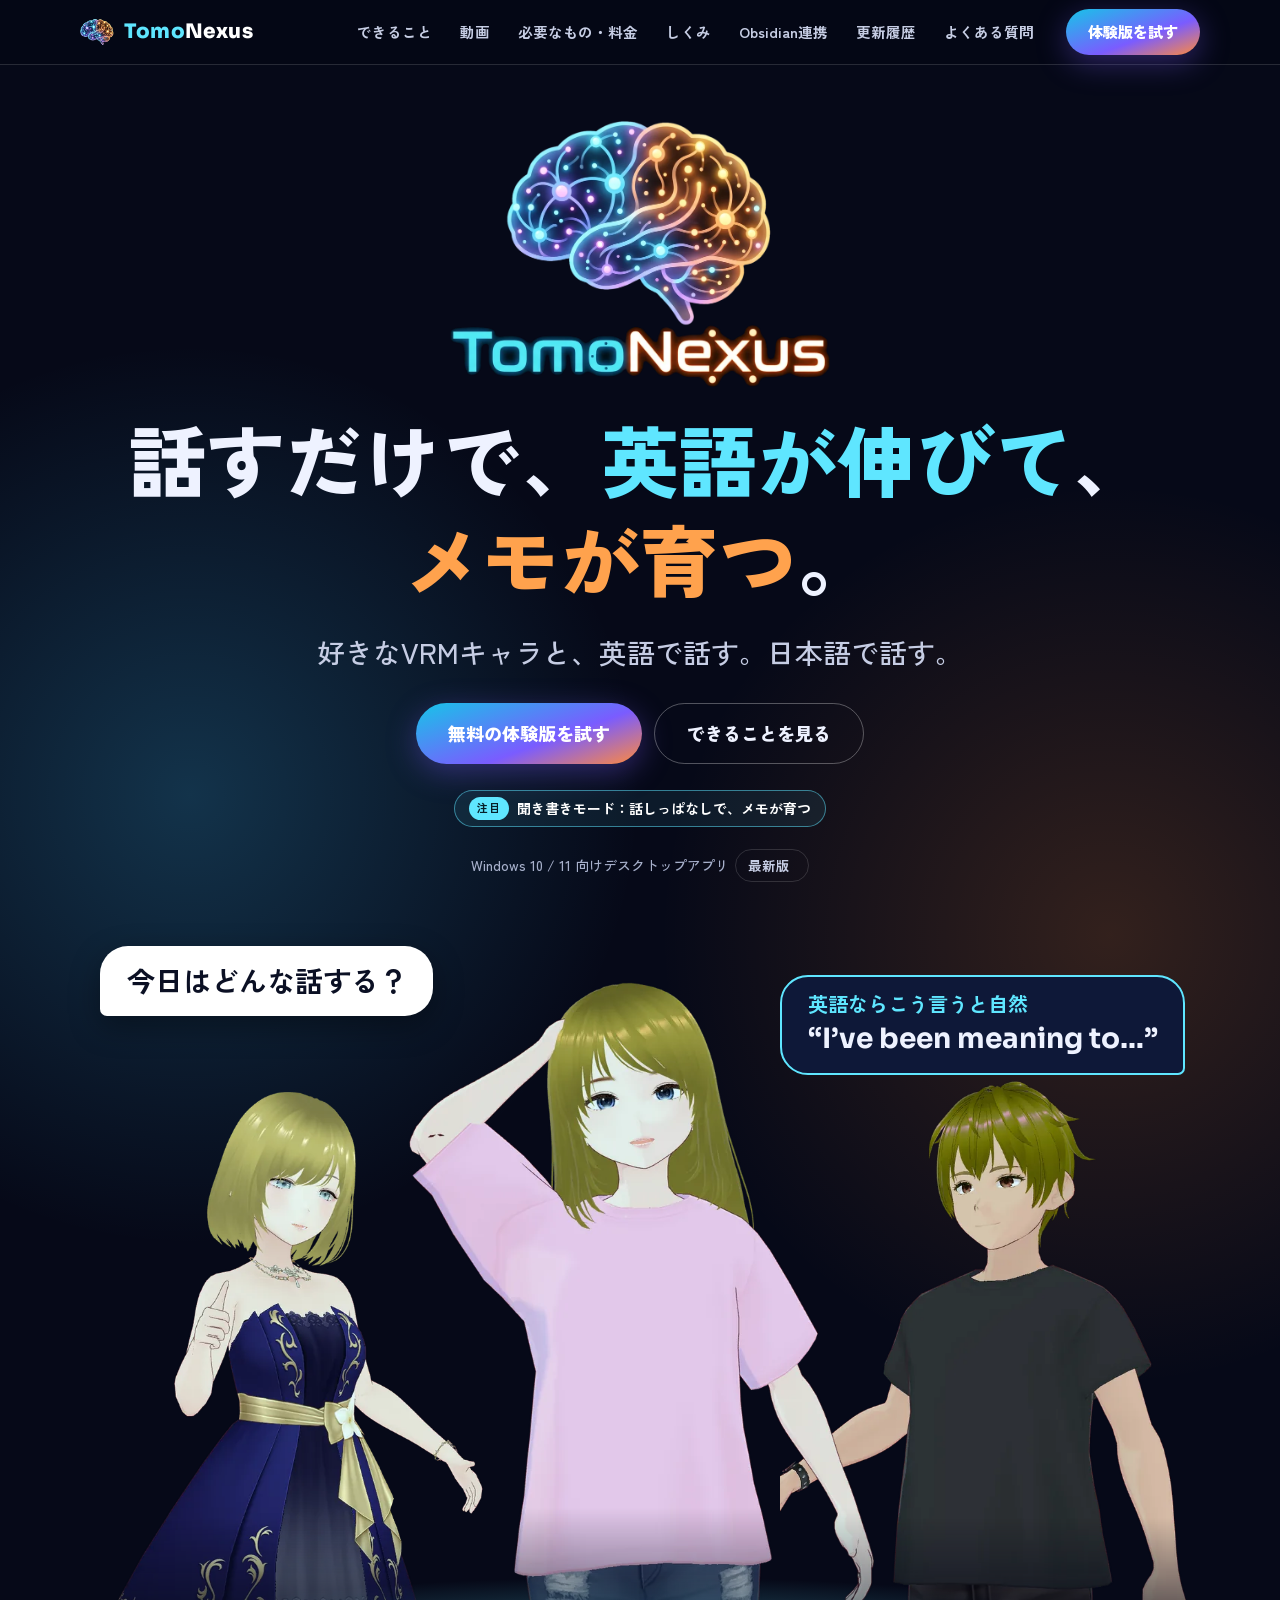
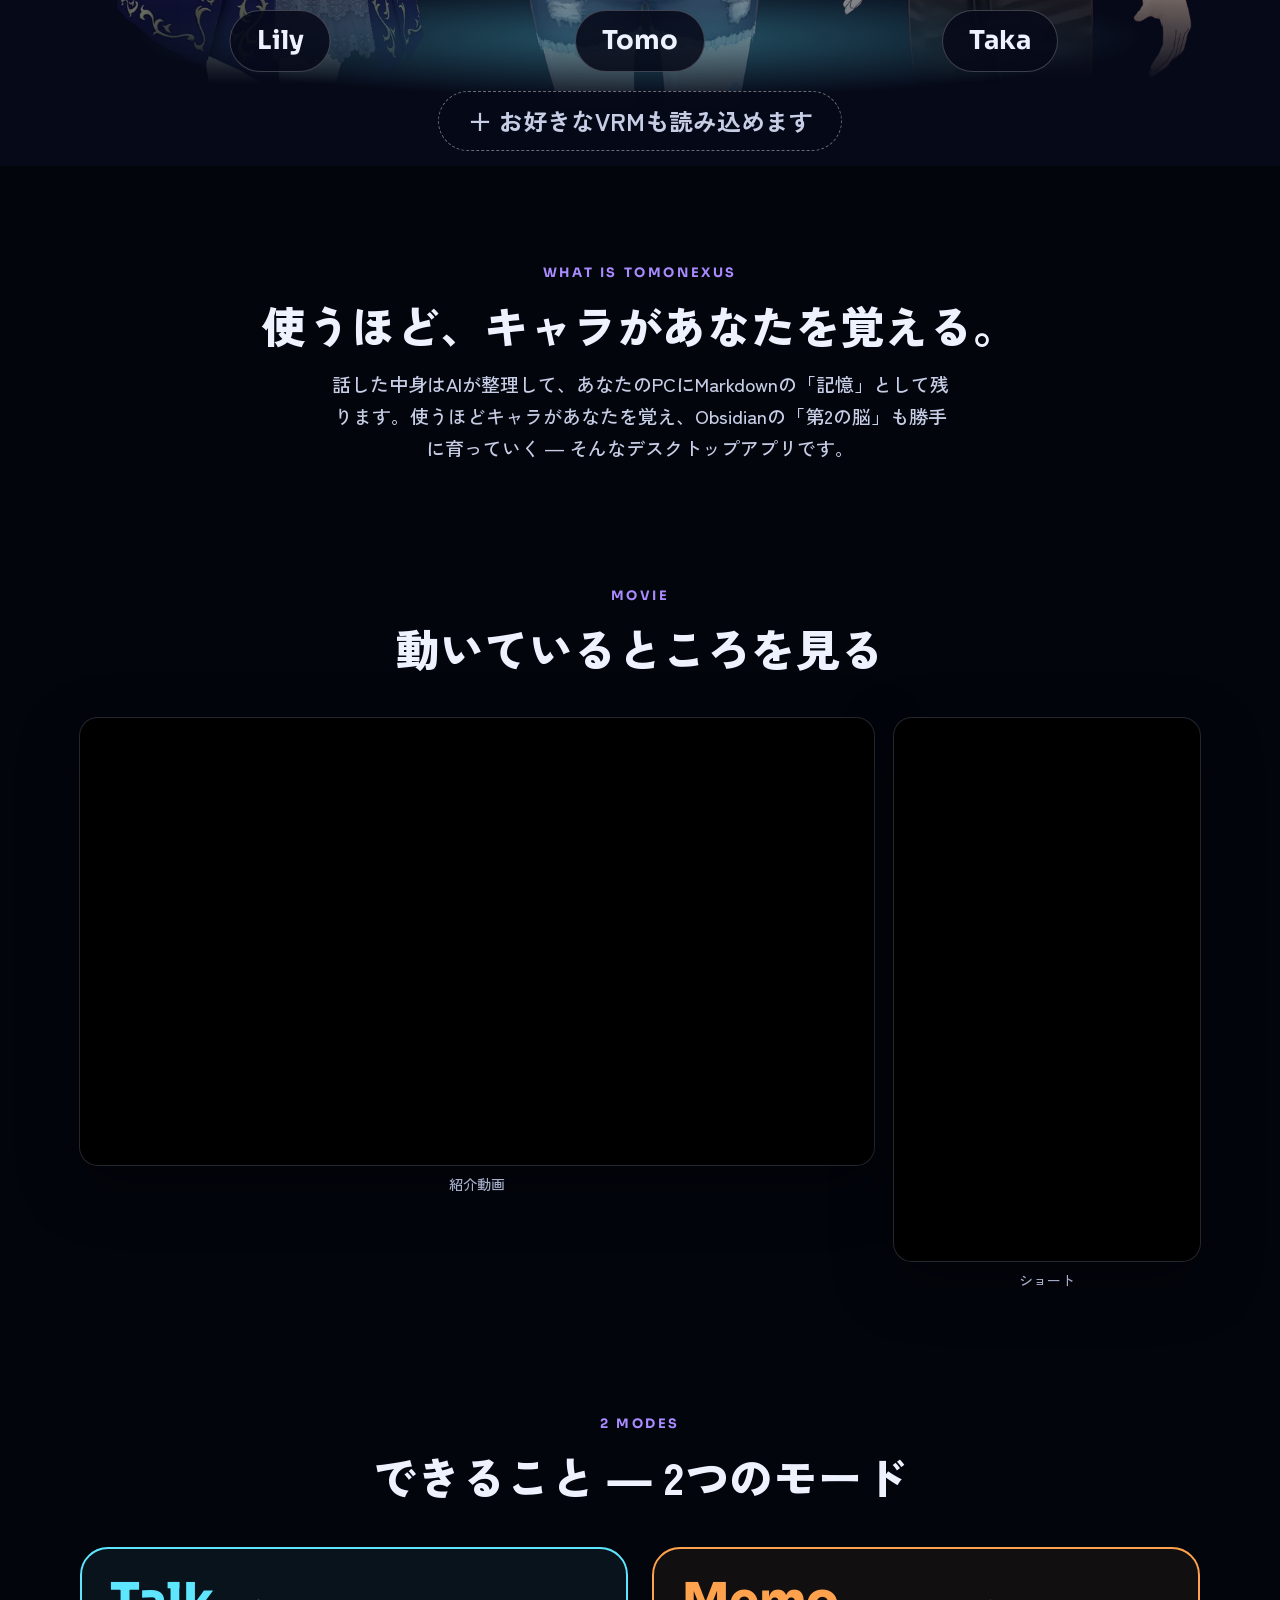
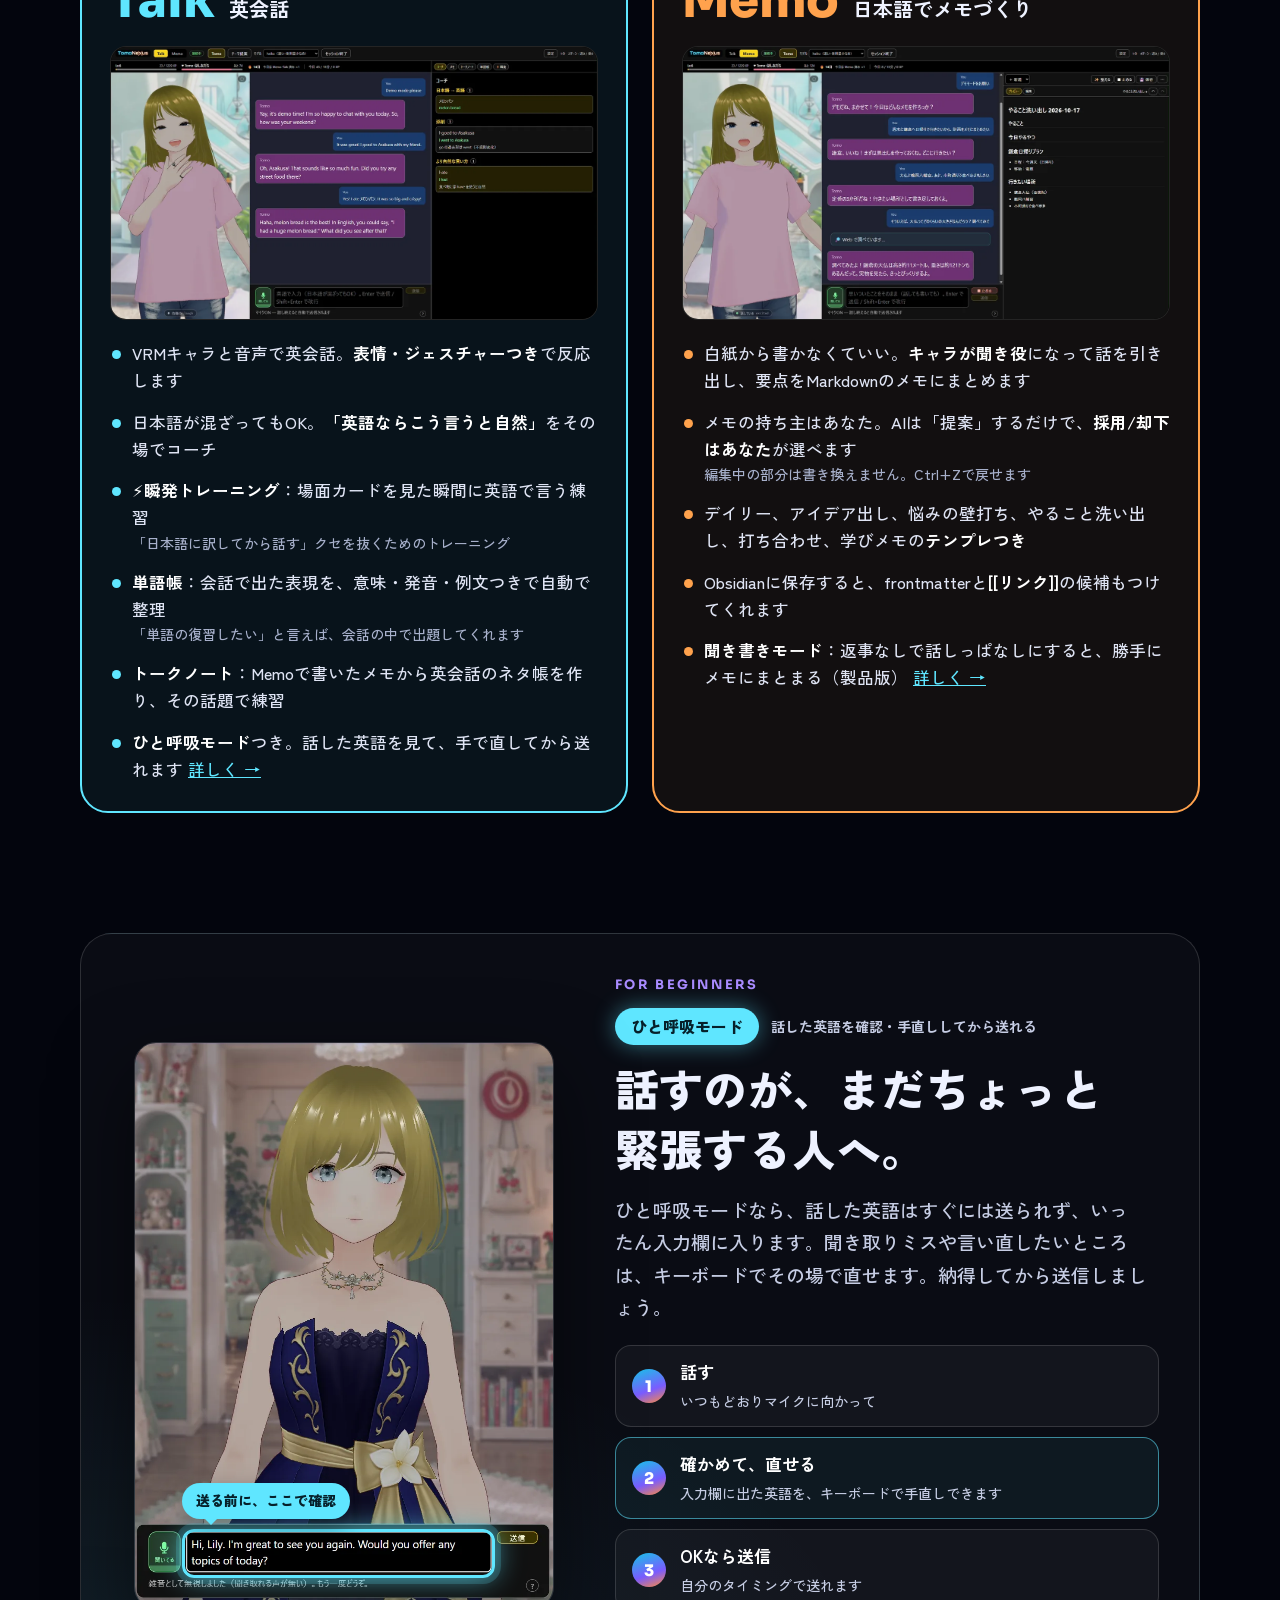
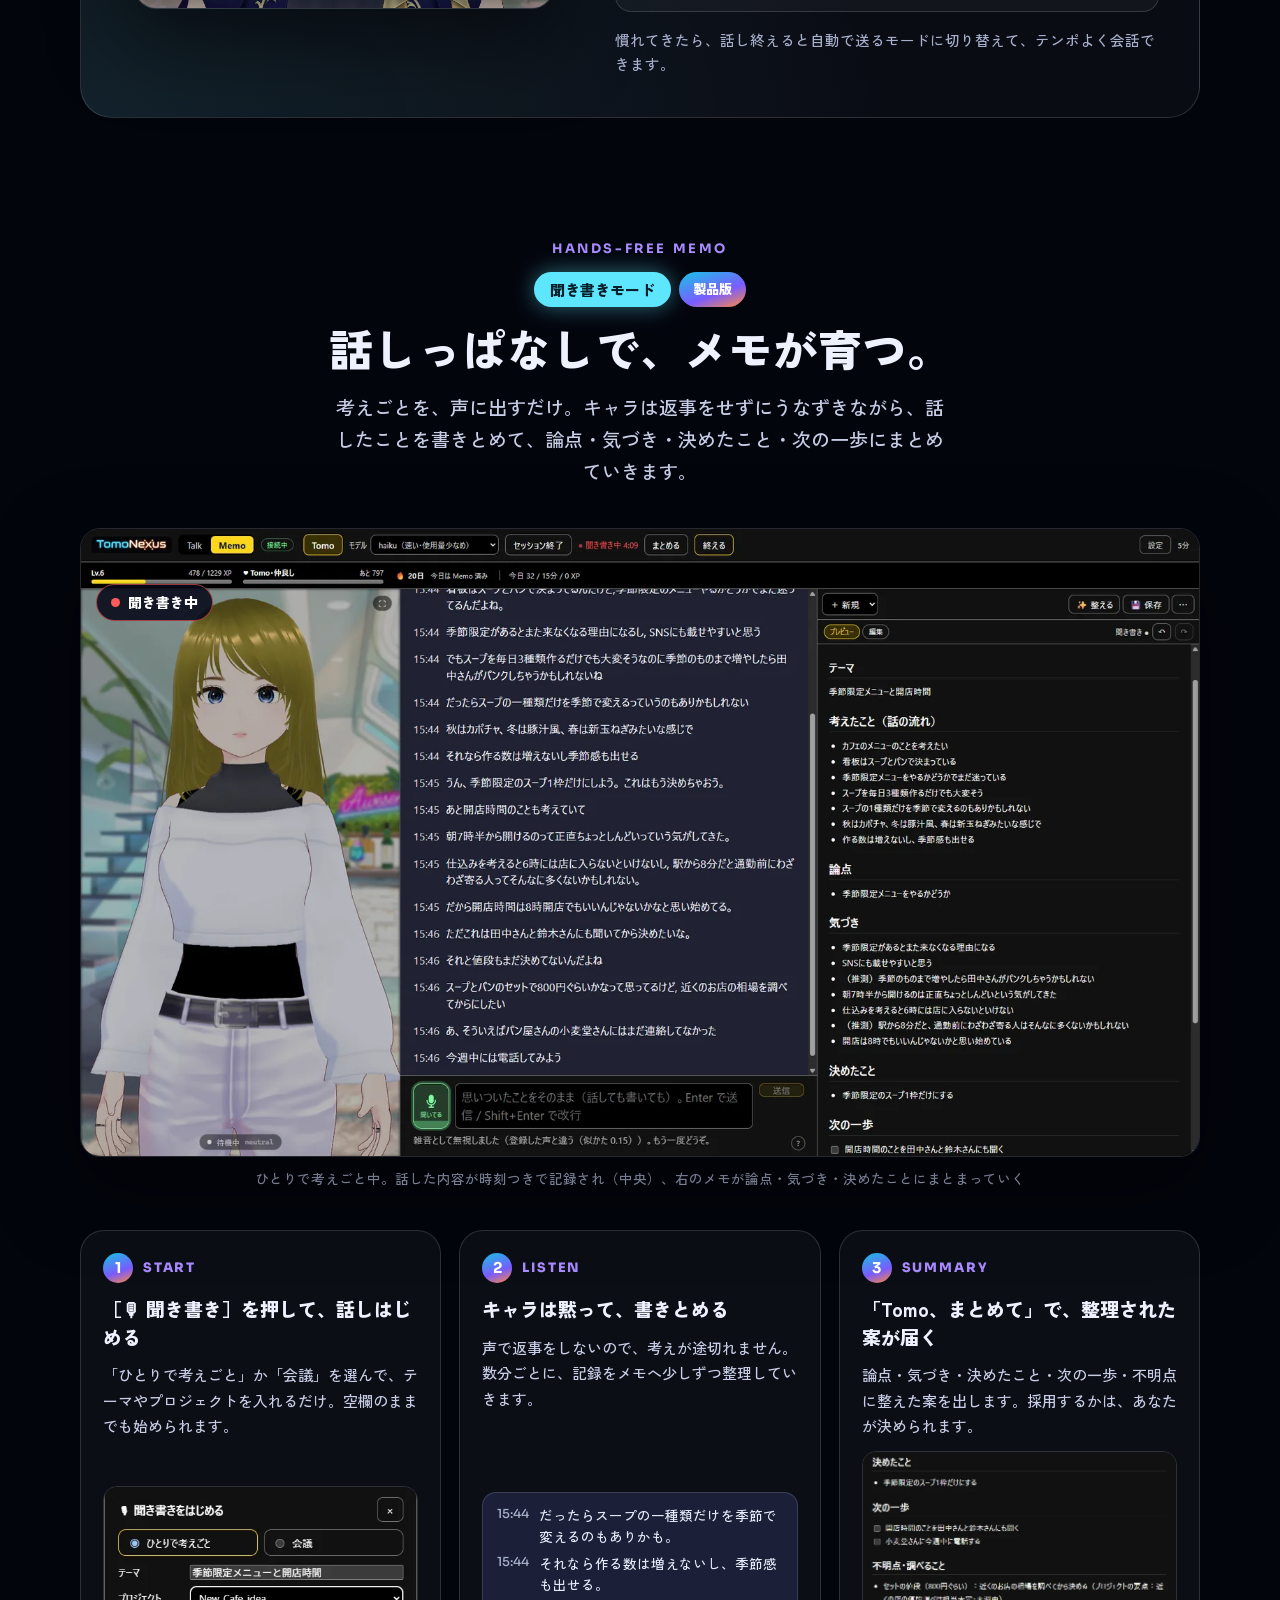
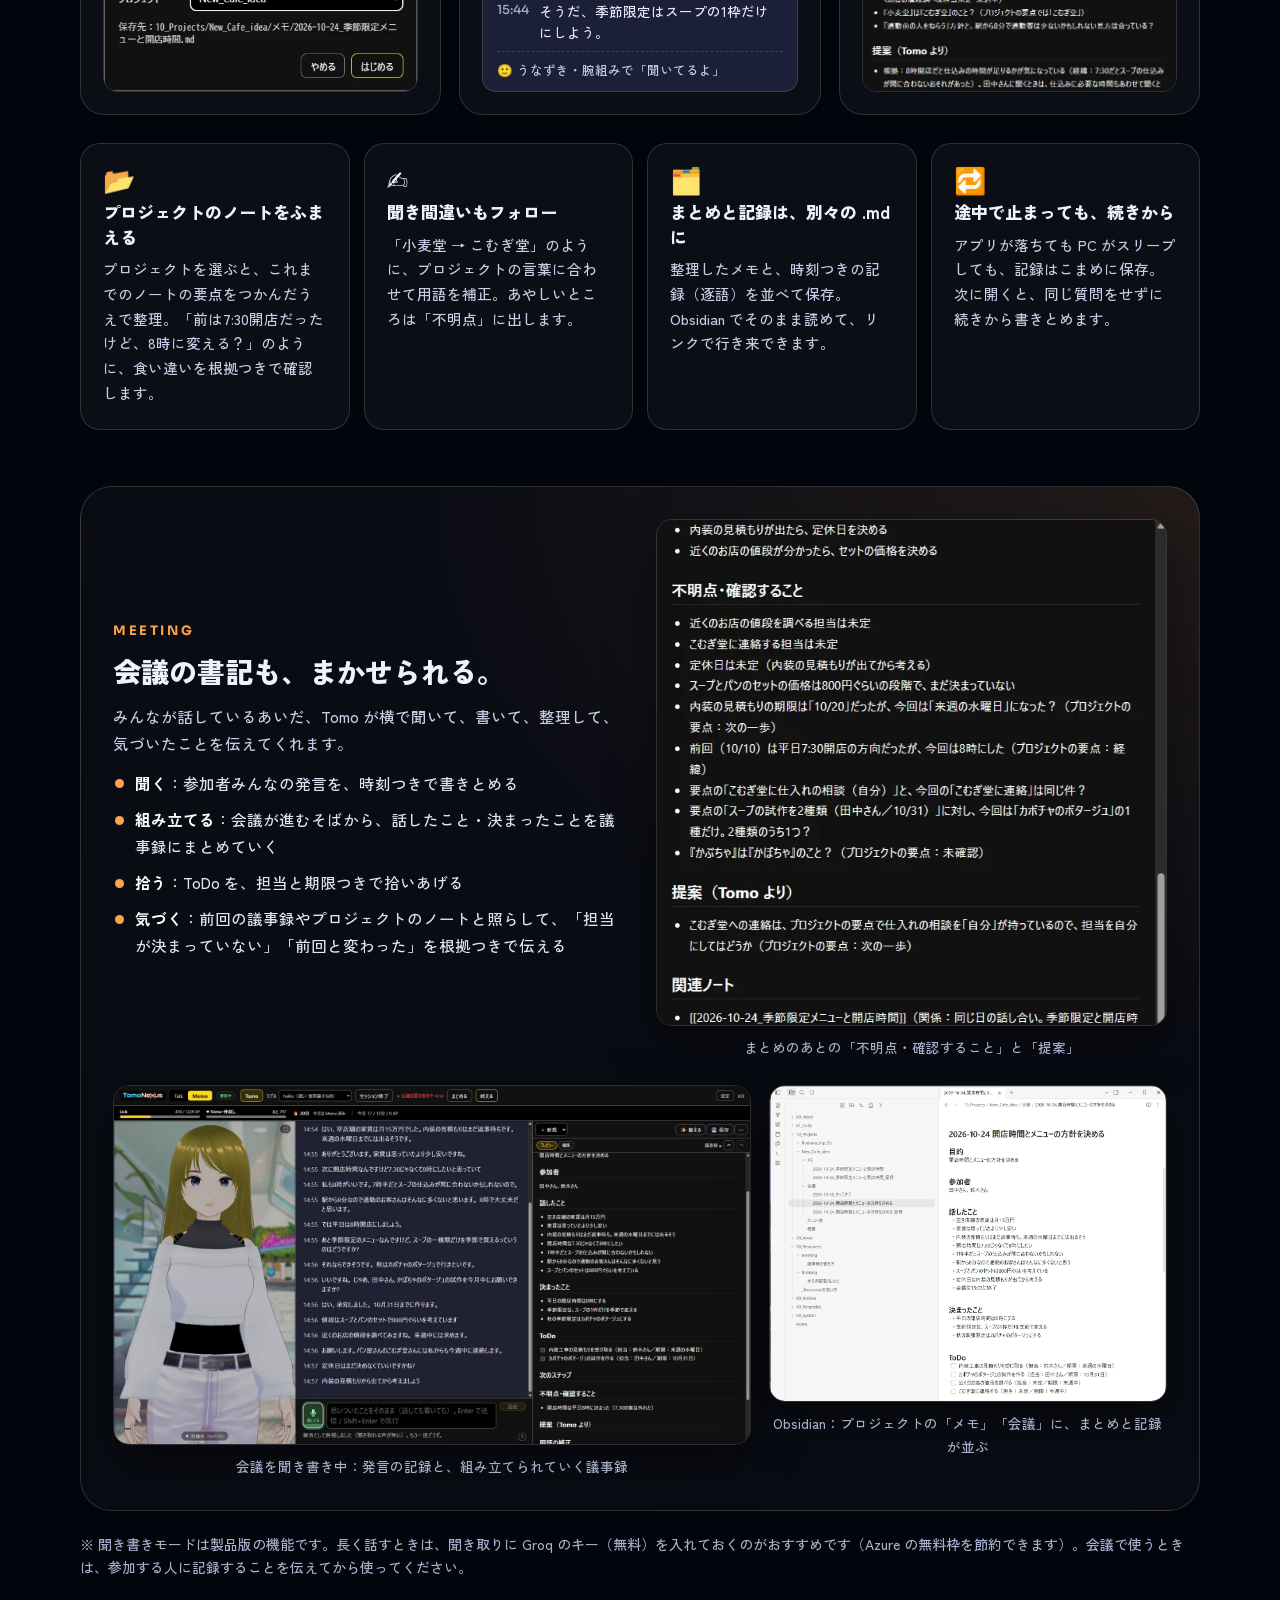
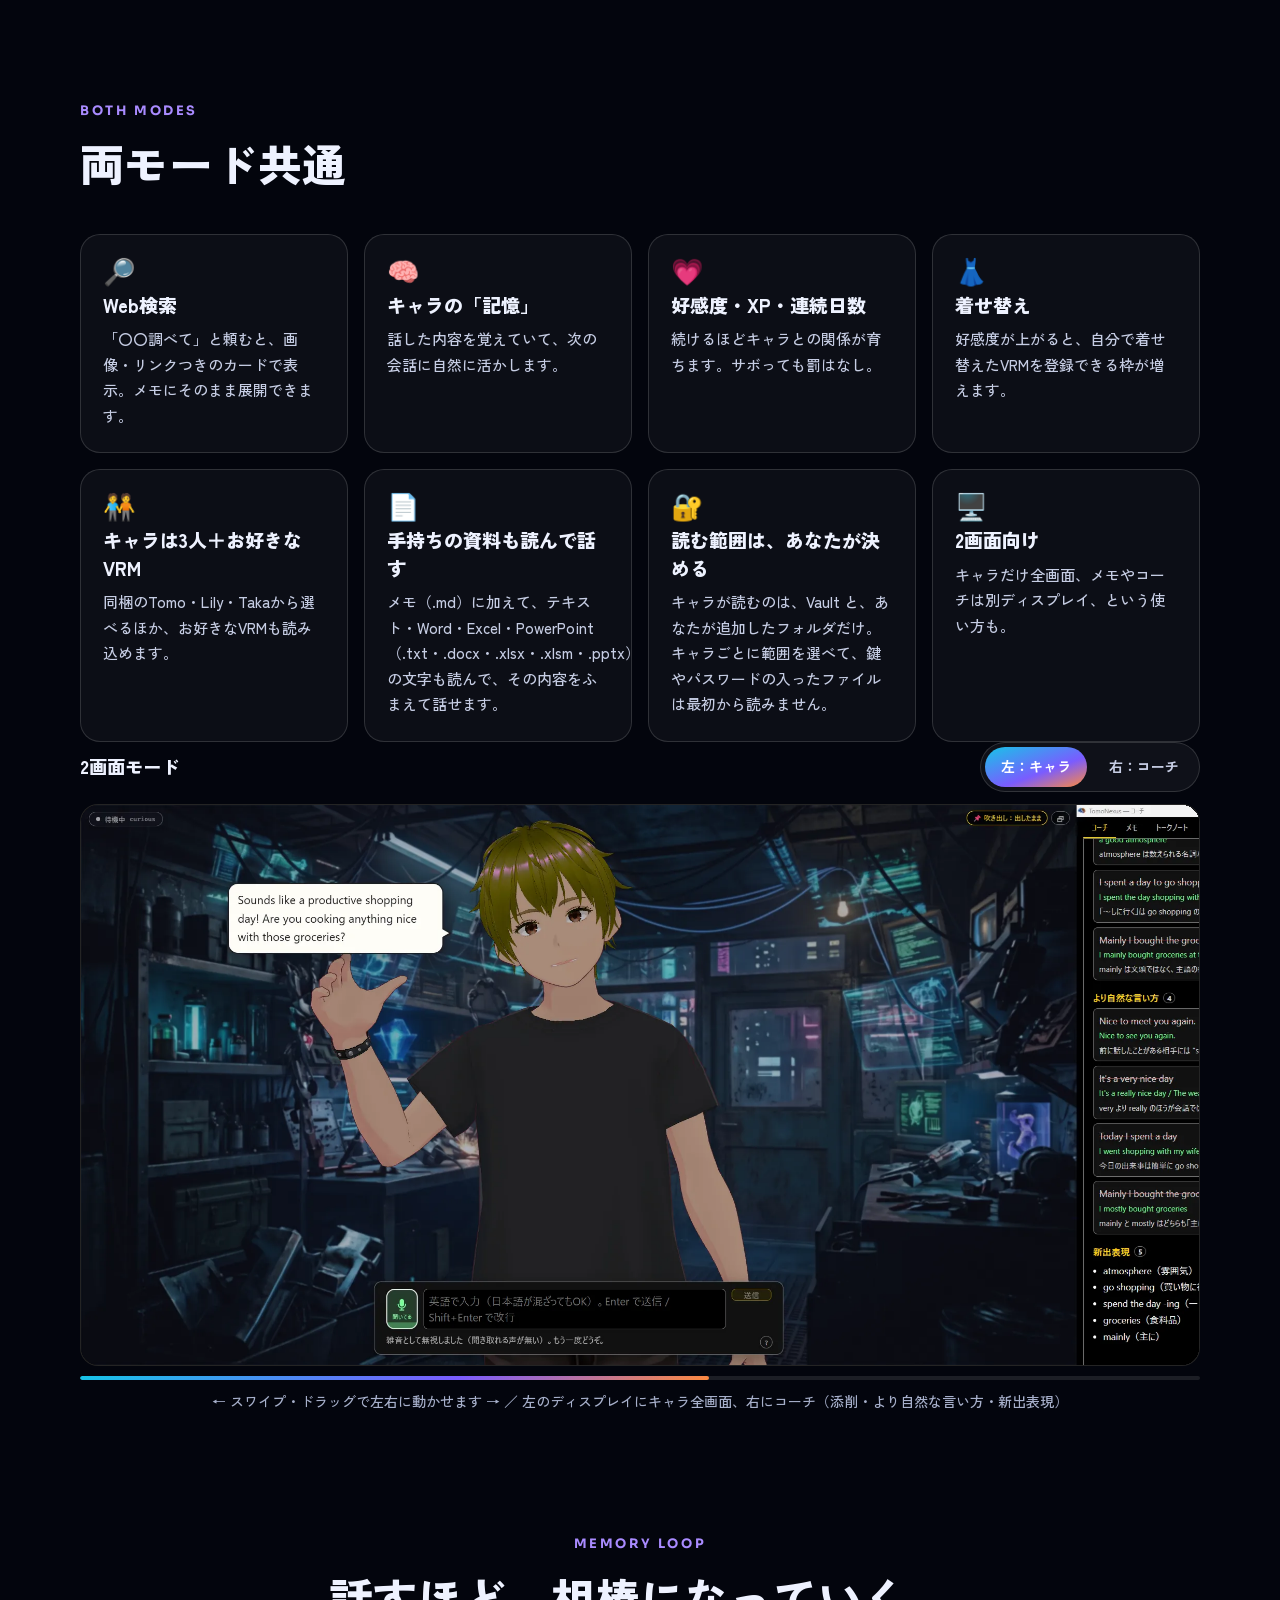
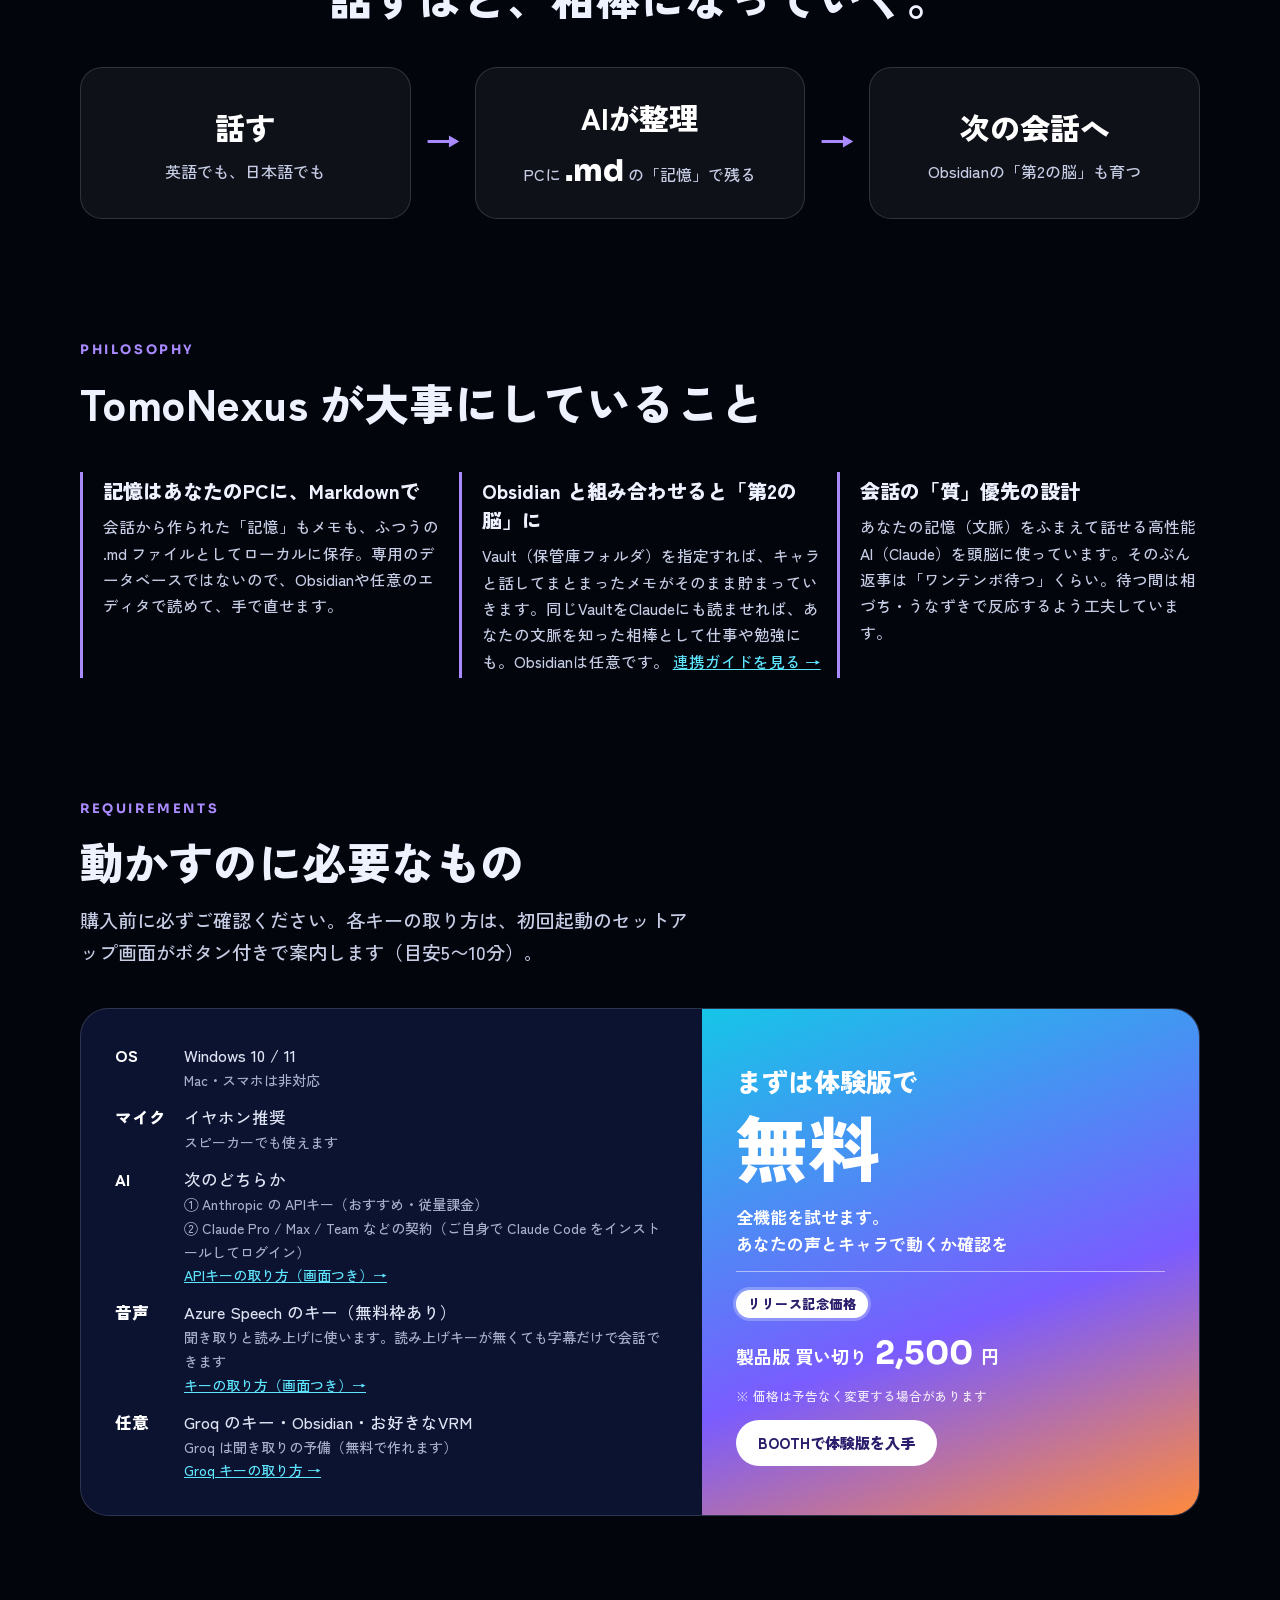
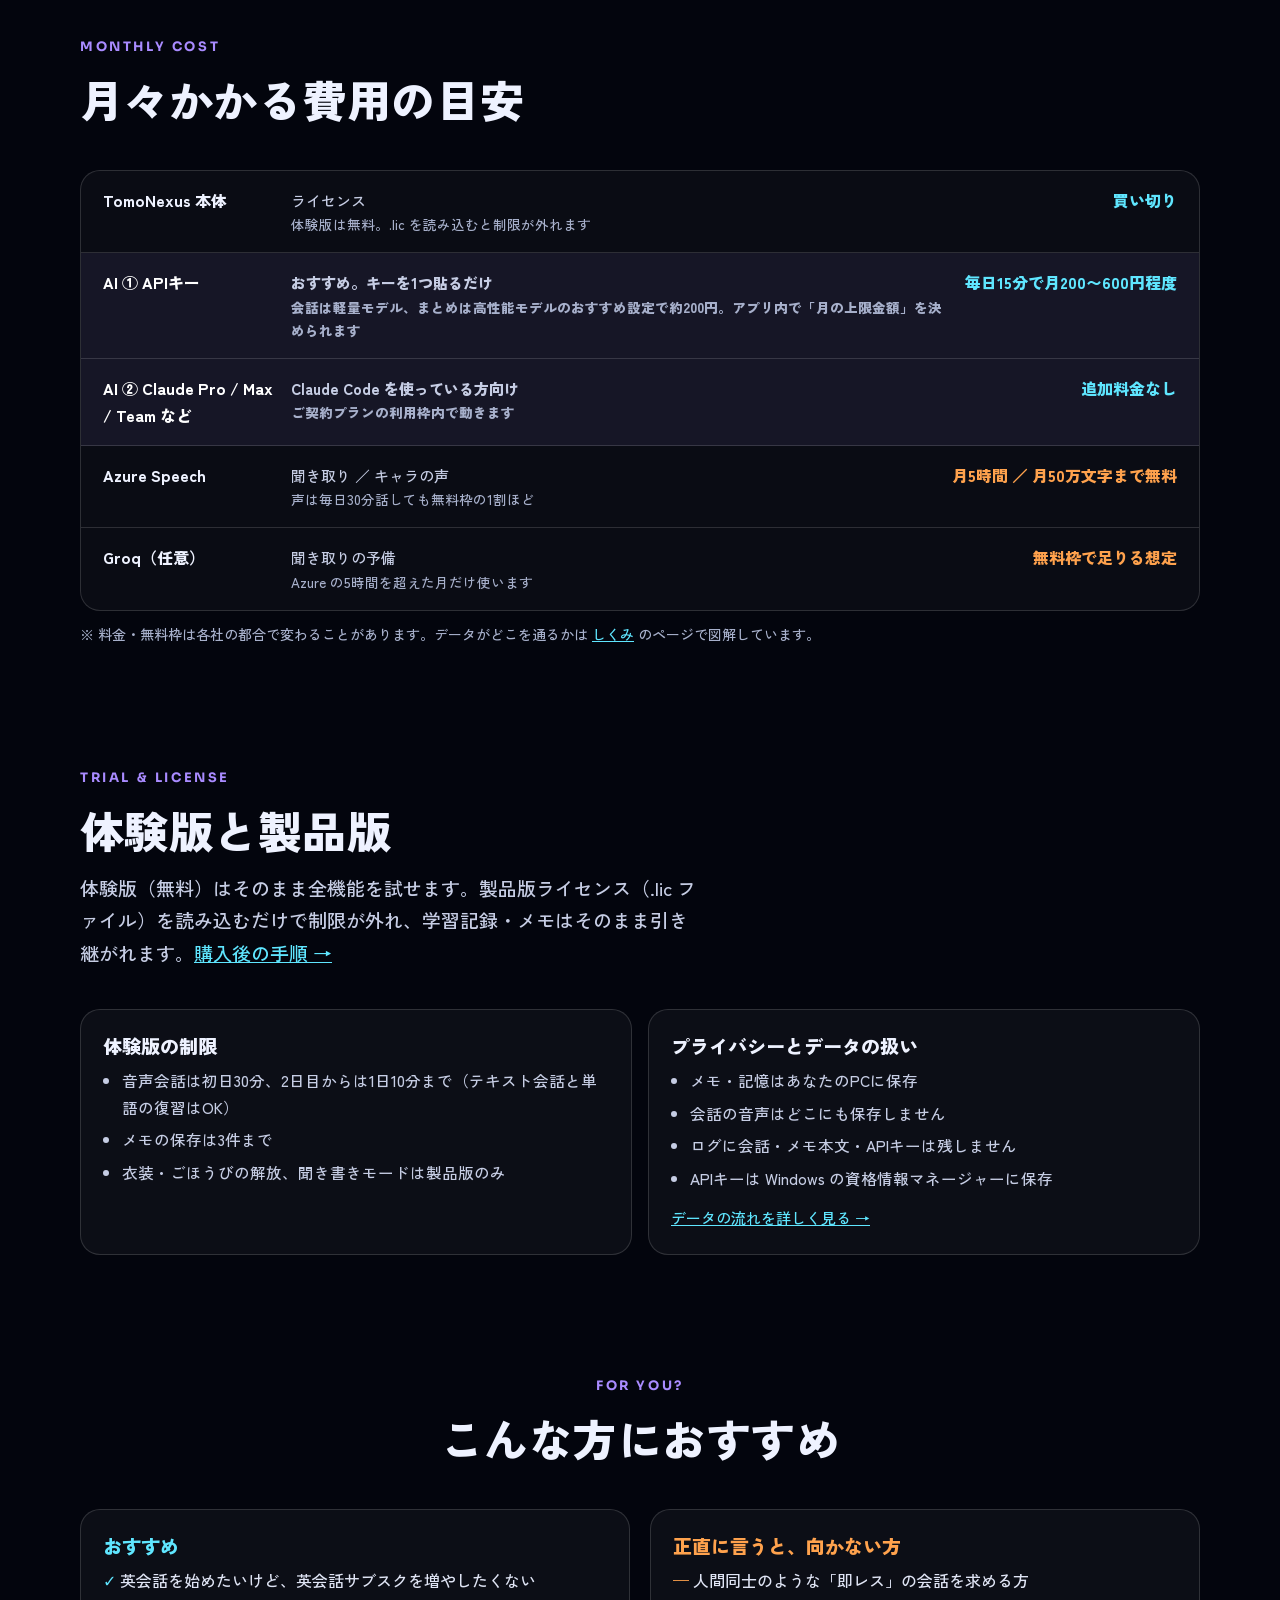
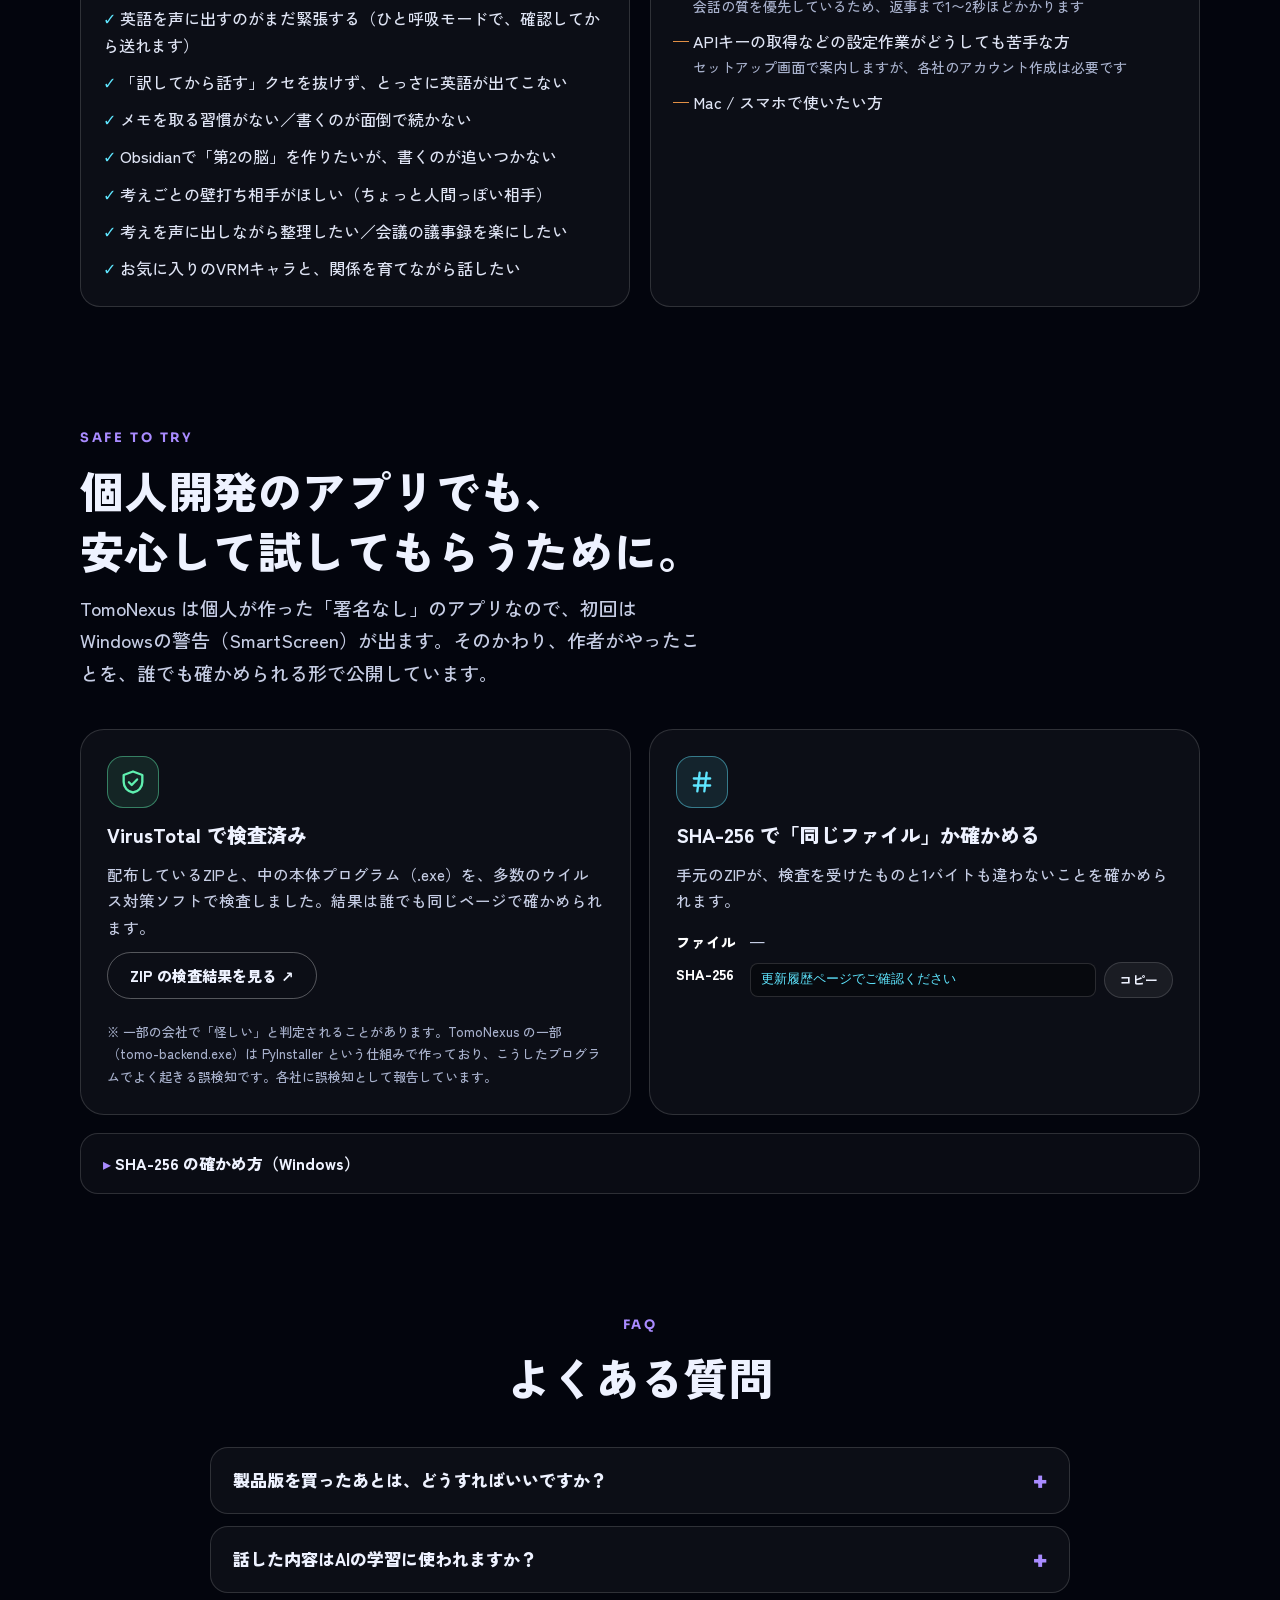
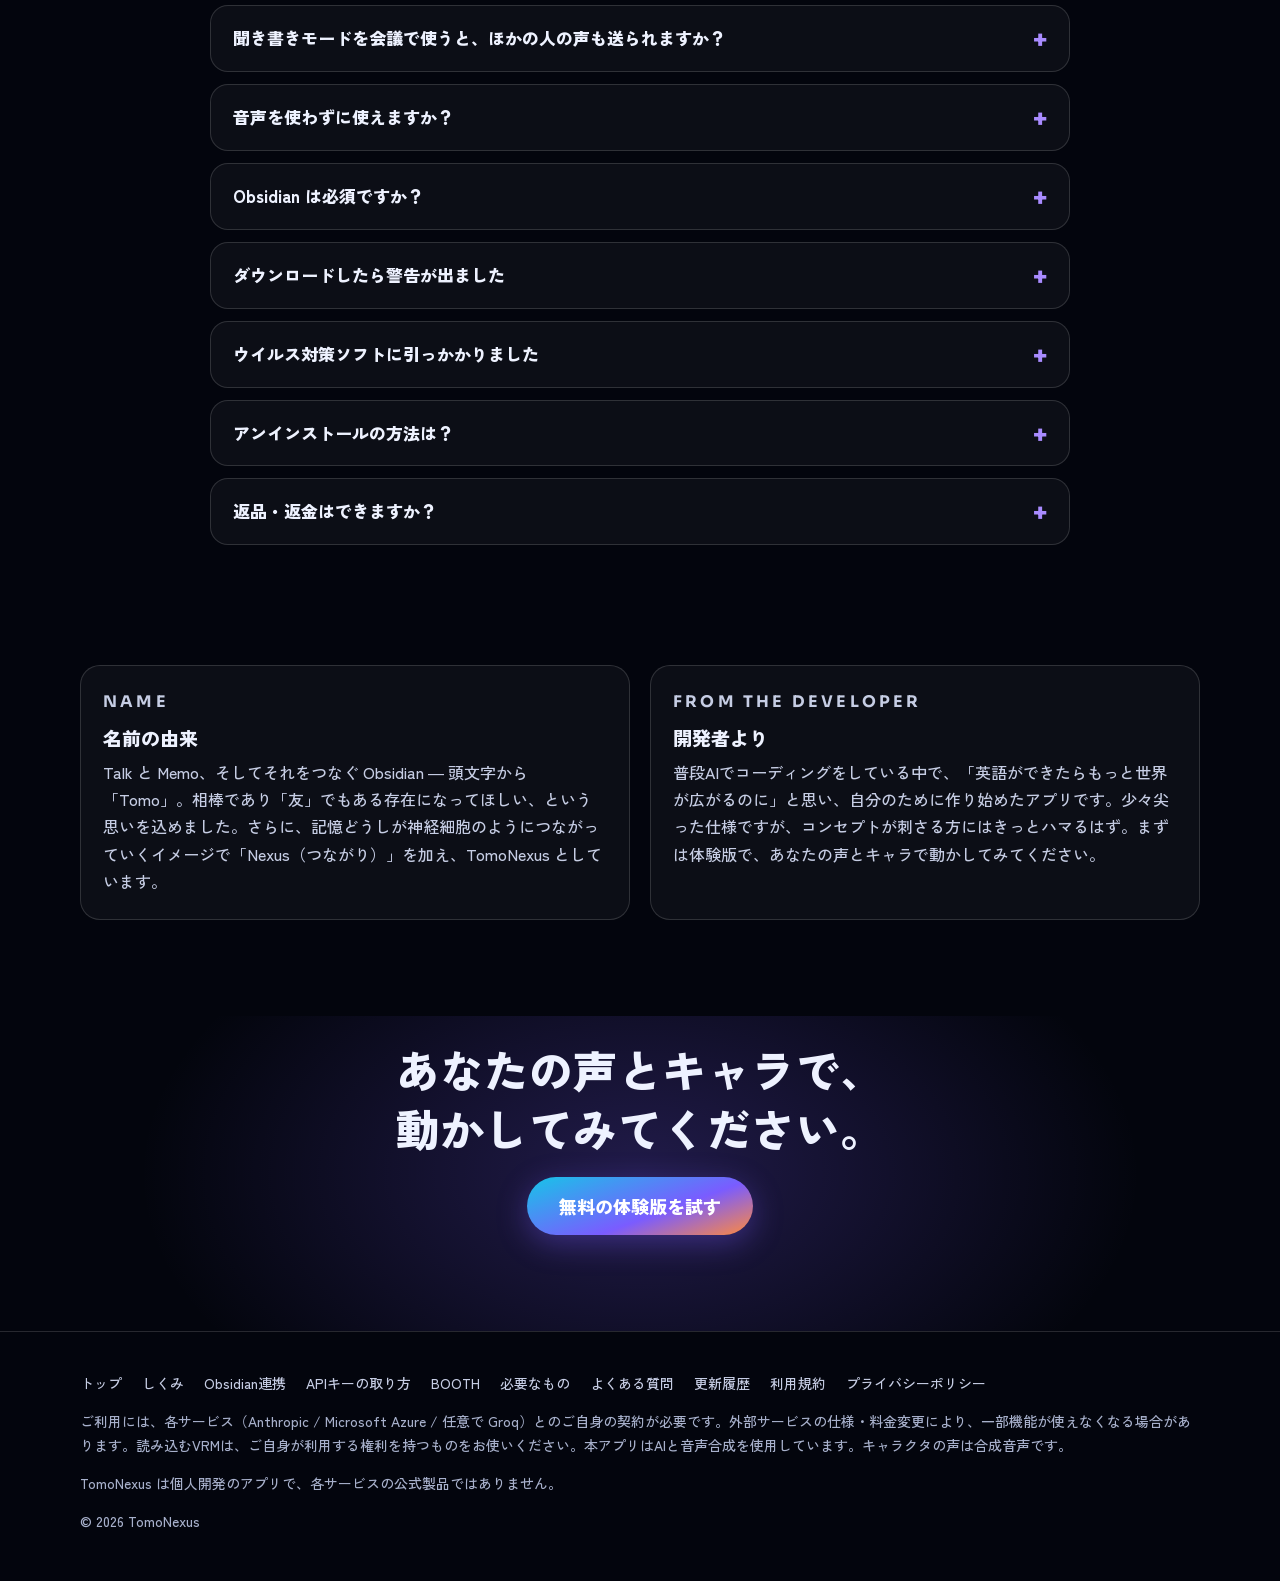
==== commit 5457371b: "Claude・Groq のAPIキーの取り方ページを追加／Word・Excel・PowerPoint 読み込みに合わせて説明を更新 Co-Authored-By: Claude Opus 5.5 <n" ====
--- a/index.html
+++ b/index.html
@@ -258,6 +258,8 @@
       <div class="card reveal"><span class="ico">💗</span><h3>好感度・XP・連続日数</h3><p>続けるほどキャラとの関係が育ちます。サボっても罰はなし。</p></div>
       <div class="card reveal"><span class="ico">👗</span><h3>着せ替え</h3><p>好感度が上がると、自分で着せ替えたVRMを登録できる枠が増えます。</p></div>
       <div class="card reveal"><span class="ico">🧑‍🤝‍🧑</span><h3>キャラは3人＋お好きなVRM</h3><p>同梱のTomo・Lily・Takaから選べるほか、お好きなVRMも読み込めます。</p></div>
+      <div class="card reveal"><span class="ico">📄</span><h3>手持ちの資料も読んで話す</h3><p>メモ（.md）に加えて、テキスト・Word・Excel・PowerPoint（.txt・.docx・.xlsx・.xlsm・.pptx）の文字も読んで、その内容をふまえて話せます。</p></div>
+      <div class="card reveal"><span class="ico">🔐</span><h3>読む範囲は、あなたが決める</h3><p>キャラが読むのは、Vault と、あなたが追加したフォルダだけ。キャラごとに範囲を選べて、鍵やパスワードの入ったファイルは最初から読みません。</p></div>
       <div class="card reveal"><span class="ico">🖥️</span><h3>2画面向け</h3><p>キャラだけ全画面、メモやコーチは別ディスプレイ、という使い方も。</p></div>
     </div>
     <figure class="pan reveal" style="margin:0">
@@ -322,9 +324,9 @@
         <dl>
           <dt>OS</dt><dd>Windows 10 / 11<small>Mac・スマホは非対応</small></dd>
           <dt>マイク</dt><dd>イヤホン推奨<small>スピーカーでも使えます</small></dd>
-          <dt>AI</dt><dd>次のどちらか<small>① Anthropic の APIキー（おすすめ・従量課金）<br>② Claude Pro / Max / Team などの契約（ご自身で Claude Code をインストールしてログイン）</small></dd>
+          <dt>AI</dt><dd>次のどちらか<small>① Anthropic の APIキー（おすすめ・従量課金）<br>② Claude Pro / Max / Team などの契約（ご自身で Claude Code をインストールしてログイン）<br><a href="claude.html">APIキーの取り方（画面つき）→</a></small></dd>
           <dt>音声</dt><dd>Azure Speech のキー（無料枠あり）<small>聞き取りと読み上げに使います。読み上げキーが無くても字幕だけで会話できます<br><a href="azure.html">キーの取り方（画面つき）→</a></small></dd>
-          <dt>任意</dt><dd>Groq のキー・Obsidian・お好きなVRM<small>Groq は聞き取りの予備（無料で作れます）</small></dd>
+          <dt>任意</dt><dd>Groq のキー・Obsidian・お好きなVRM<small>Groq は聞き取りの予備（無料で作れます）<br><a href="groq.html">Groq キーの取り方 →</a></small></dd>
         </dl>
       </div>
       <div class="req-cta">
@@ -512,7 +514,7 @@
 <footer class="site-footer">
   <div class="wrap">
     <div class="foot-links">
-      <a href="./">トップ</a><a href="shikumi.html">しくみ</a><a href="obsidian.html">Obsidian連携</a><a href="azure.html">Azureキーの取り方</a><a href="https://jinaxion.booth.pm/items/9001516" target="_blank" rel="noopener">BOOTH</a><a href="#requirements">必要なもの</a><a href="#faq">よくある質問</a>
+      <a href="./">トップ</a><a href="shikumi.html">しくみ</a><a href="obsidian.html">Obsidian連携</a><a href="claude.html">APIキーの取り方</a><a href="https://jinaxion.booth.pm/items/9001516" target="_blank" rel="noopener">BOOTH</a><a href="#requirements">必要なもの</a><a href="#faq">よくある質問</a>
     <a href="history.html">更新履歴</a><a href="terms.html">利用規約</a><a href="privacy.html">プライバシーポリシー</a></div>
     <p>ご利用には、各サービス（Anthropic / Microsoft Azure / 任意で Groq）とのご自身の契約が必要です。外部サービスの仕様・料金変更により、一部機能が使えなくなる場合があります。読み込むVRMは、ご自身が利用する権利を持つものをお使いください。本アプリはAIと音声合成を使用しています。キャラクタの声は合成音声です。</p>
     <p>TomoNexus は個人開発のアプリで、各サービスの公式製品ではありません。</p>
--- a/assets/css/style.css
+++ b/assets/css/style.css
@@ -489,3 +489,16 @@
 .az-30 h2{font-weight:900;font-size:clamp(22px,2.8vw,28px);margin:10px 0 12px}
 .az-30 p,.az-30 li{color:#dfe4f4;font-size:15.5px;line-height:1.85}
 .az-30 ol,.az-30 ul{padding-left:1.3em;margin:10px 0;display:flex;flex-direction:column;gap:6px}
+.key-tabs{display:flex;flex-wrap:wrap;gap:8px;margin:0 0 20px}
+.key-tabs a{font-size:14px;font-weight:700;color:var(--soft);text-decoration:none;padding:7px 16px;border-radius:999px;border:1px solid var(--line)}
+.key-tabs a:hover{color:#fff;border-color:var(--violet)}
+.key-tabs a[aria-current="page"]{color:#fff;background:var(--grad);border-color:transparent}
+.key-tabs span{font-size:13px;color:var(--mute);align-self:center;margin-right:4px}
+.az-route{display:grid;grid-template-columns:repeat(2,minmax(0,1fr));gap:14px;margin:0 0 40px}
+@media (max-width:700px){.az-route{grid-template-columns:minmax(0,1fr)}}
+.az-route > div{border:1.5px solid var(--line);border-radius:20px;padding:18px 20px;background:rgba(255,255,255,.03)}
+.az-route > div.on{border-color:rgba(95,230,255,.55);background:radial-gradient(120% 140% at 0% 0%,rgba(95,230,255,.1),transparent 60%),rgba(255,255,255,.03)}
+.az-route h3{font-weight:900;font-size:17px;margin-bottom:6px}
+.az-route p{color:var(--soft);font-size:14.5px;line-height:1.75}
+.az-route small{display:inline-block;font-size:12px;font-weight:700;color:var(--cyan);border:1px solid rgba(95,230,255,.5);border-radius:999px;padding:0 9px;margin-bottom:6px}
+.g-step.stack{grid-template-columns:minmax(0,1fr)}
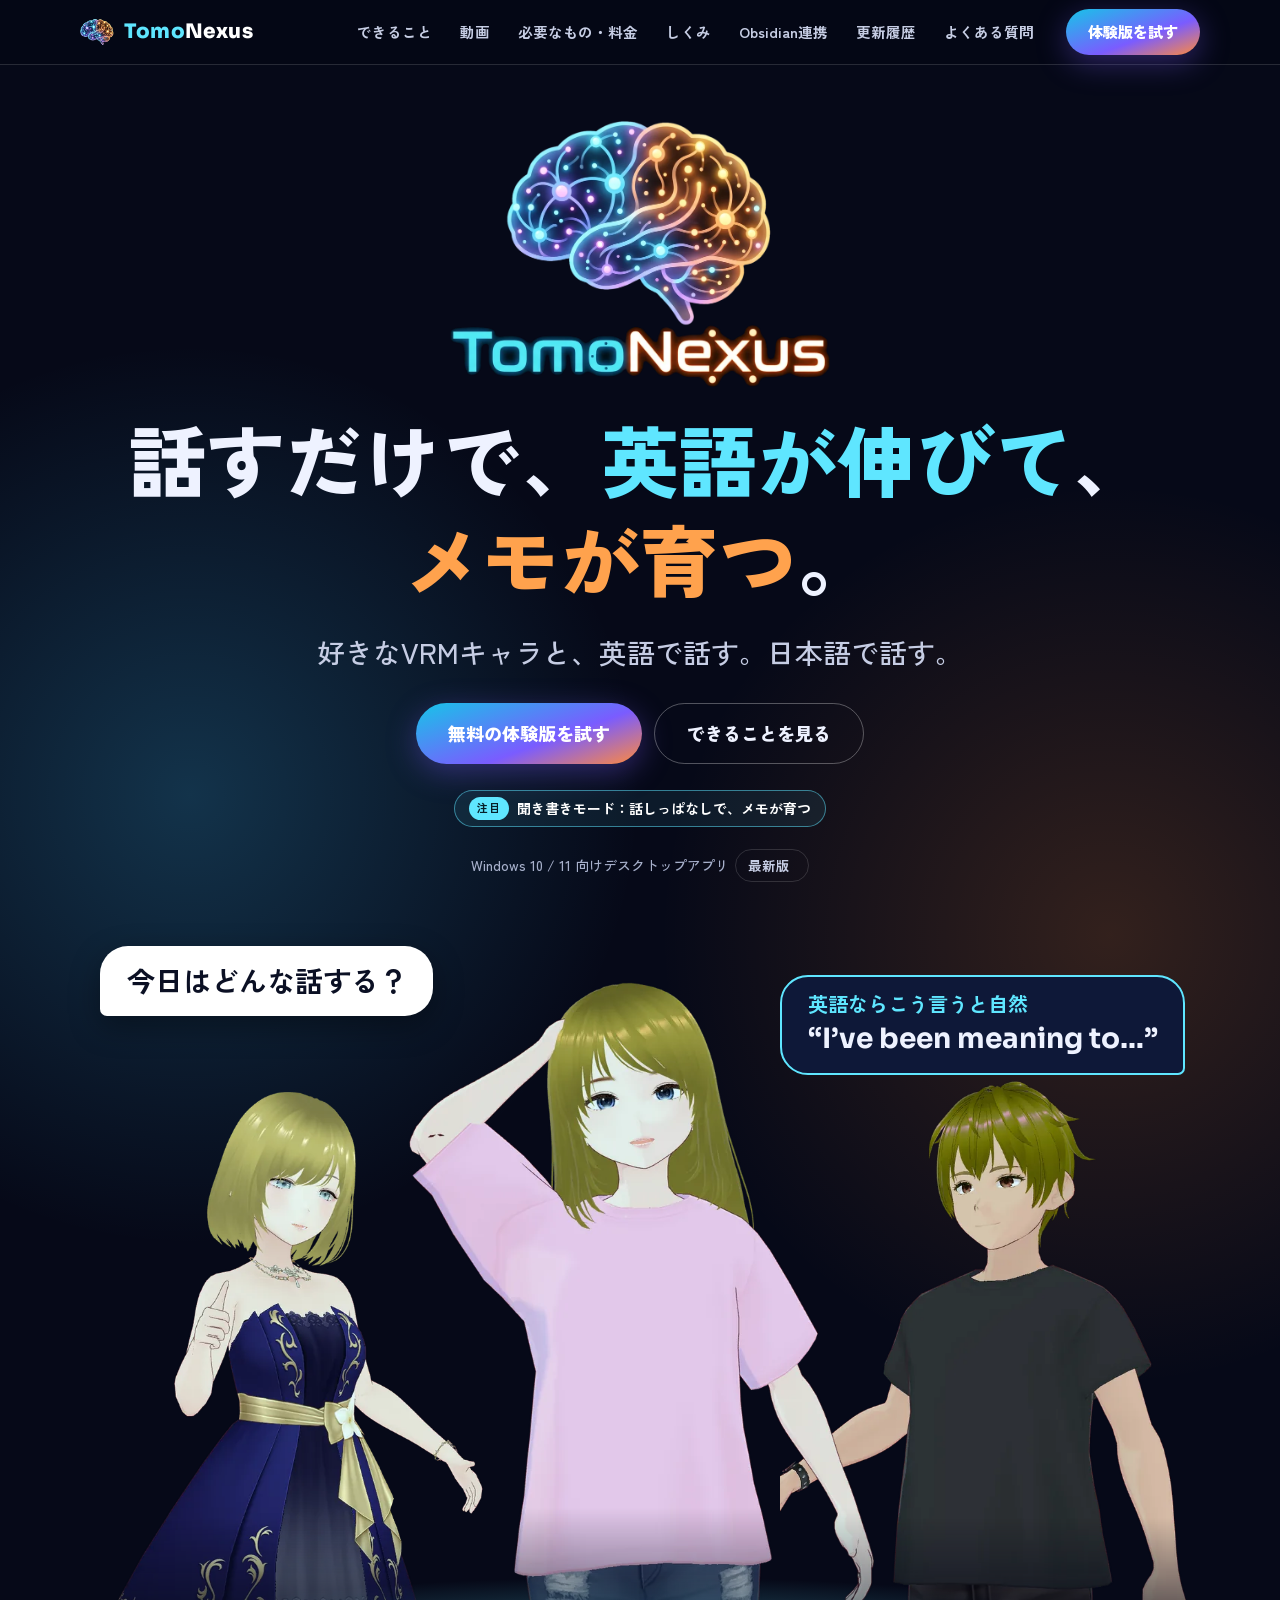
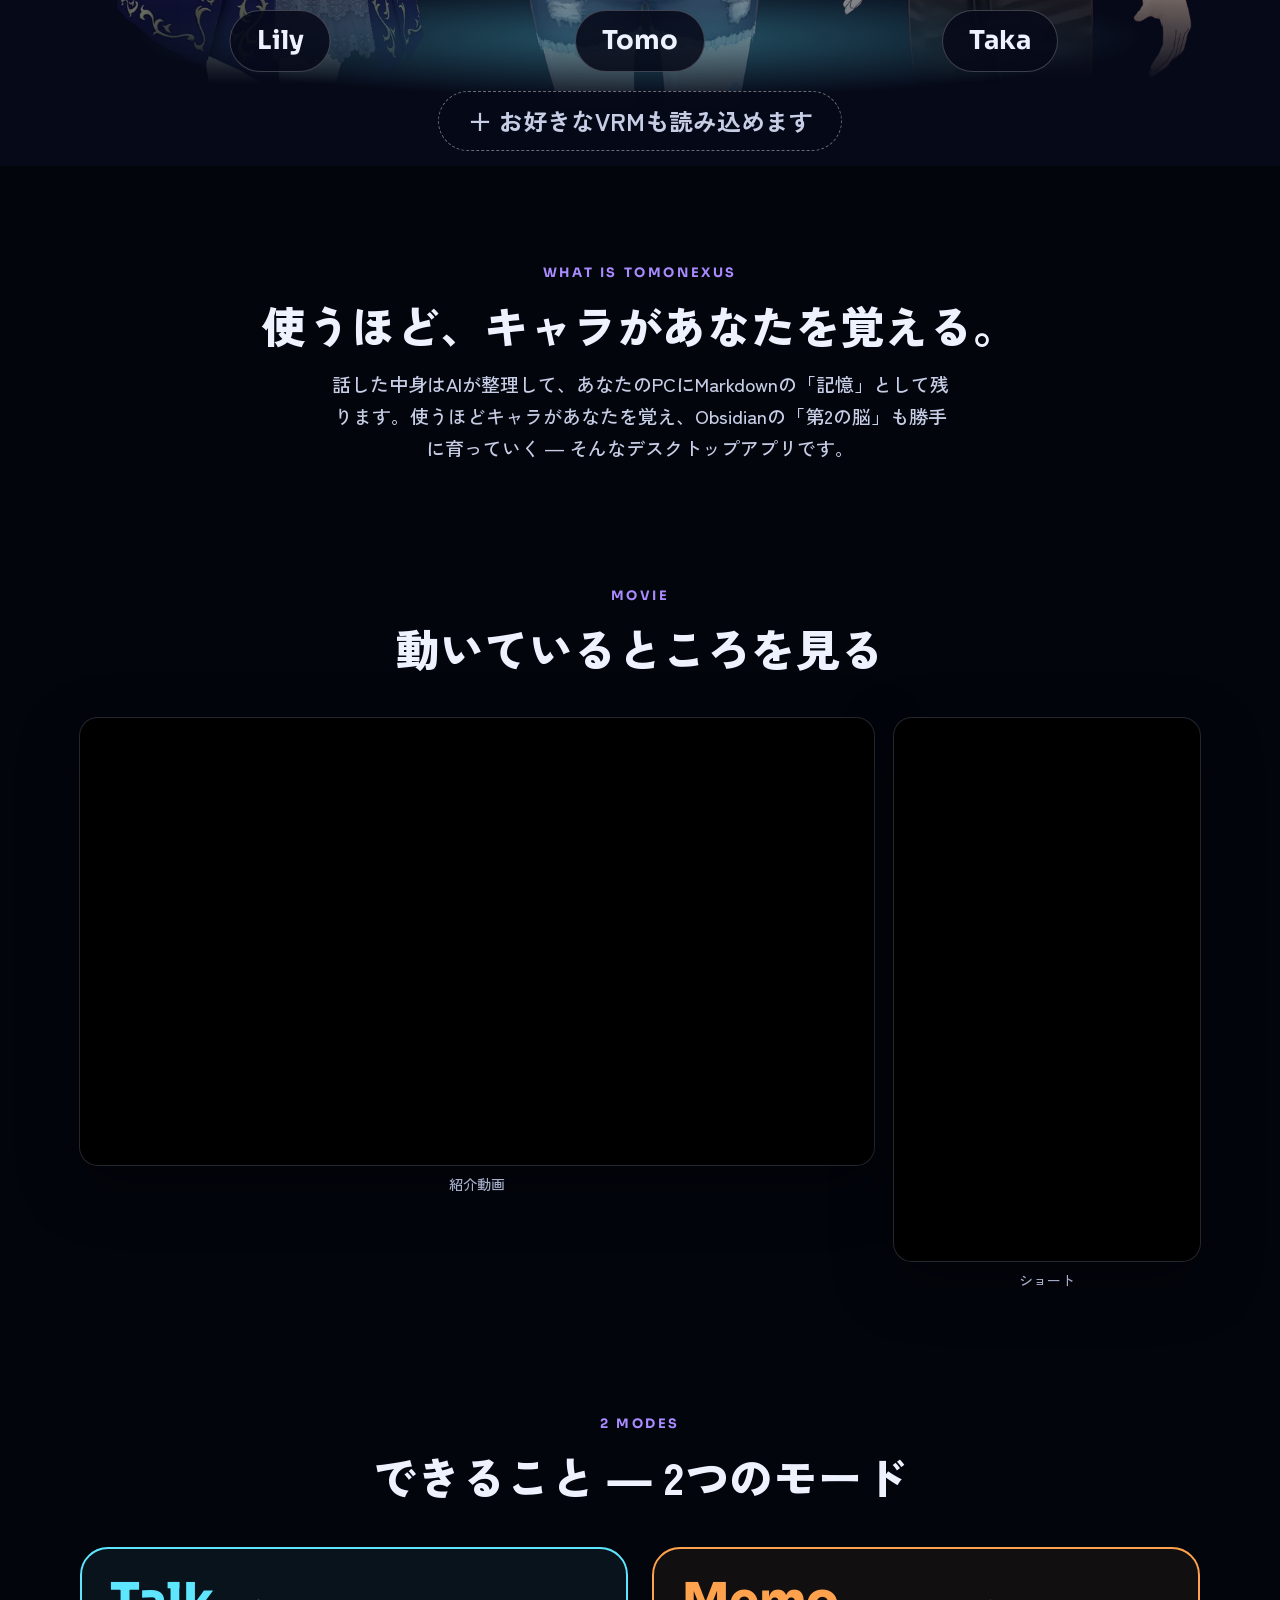
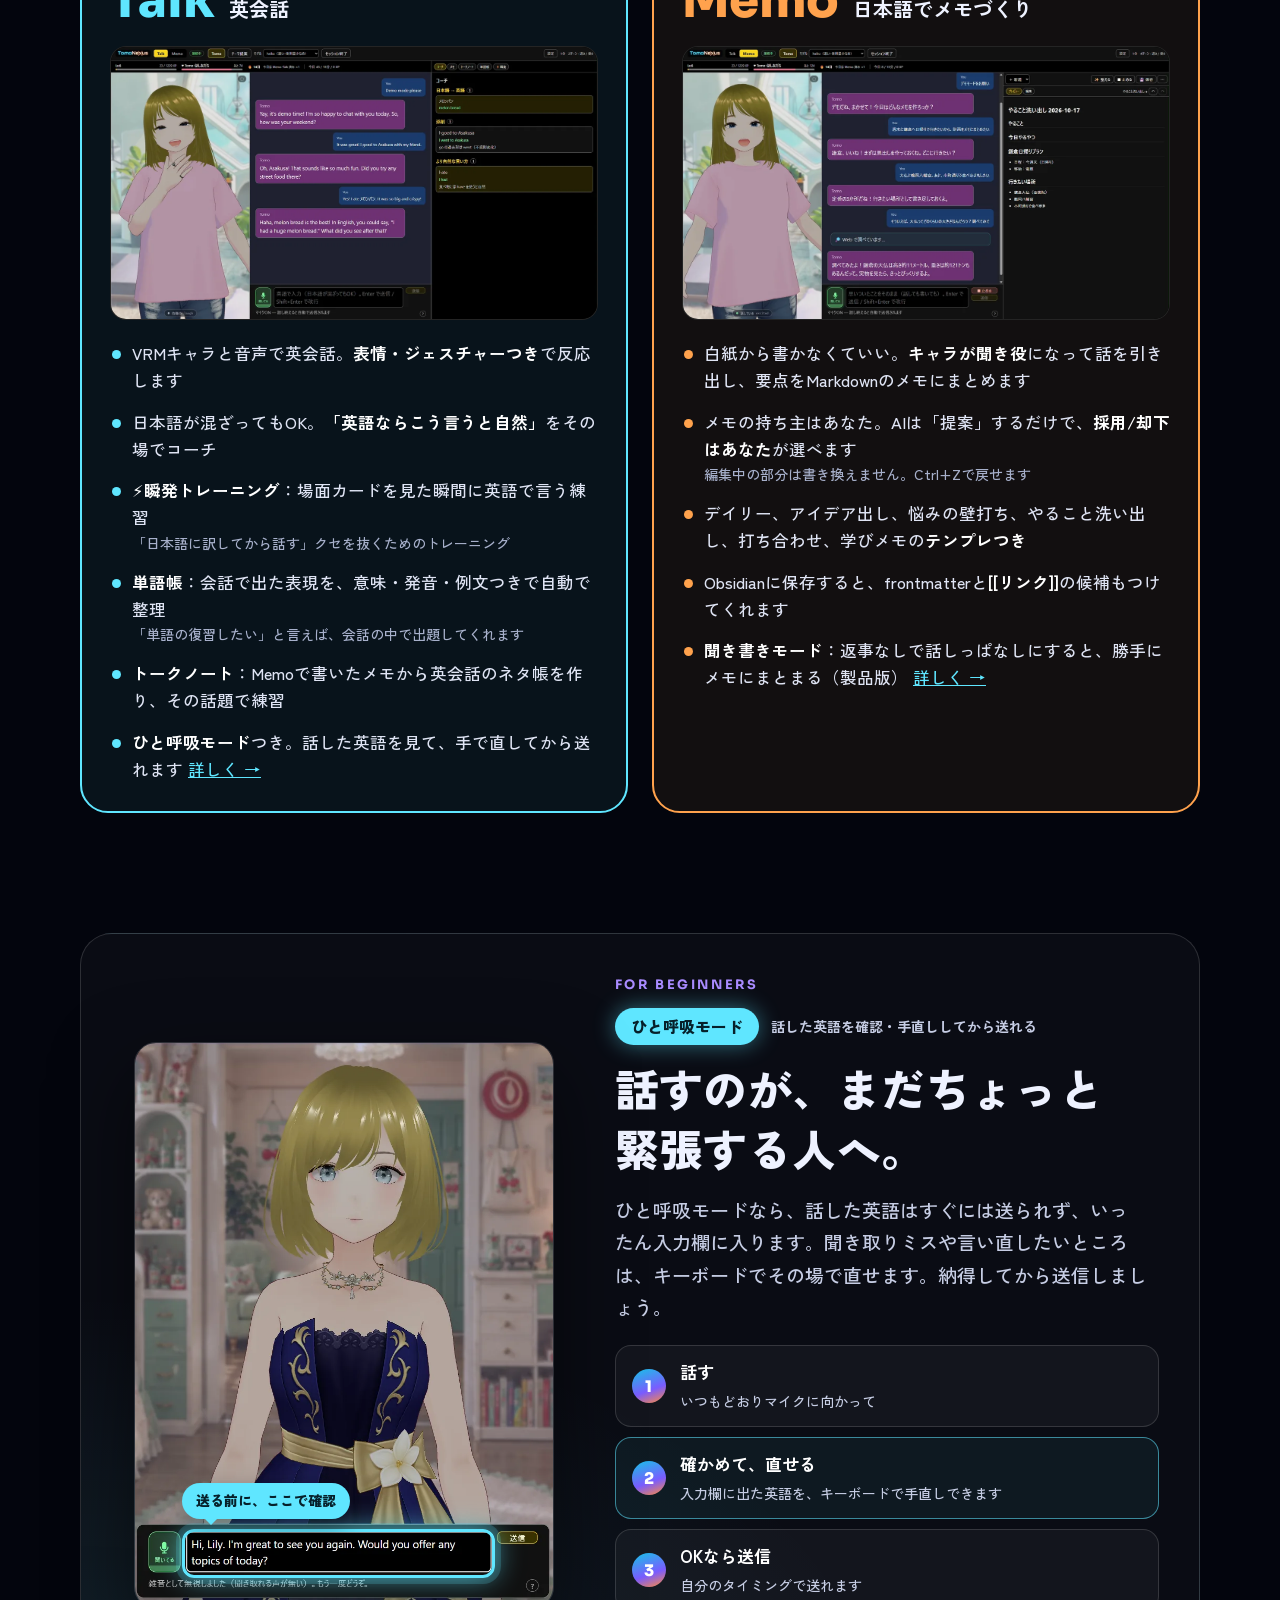
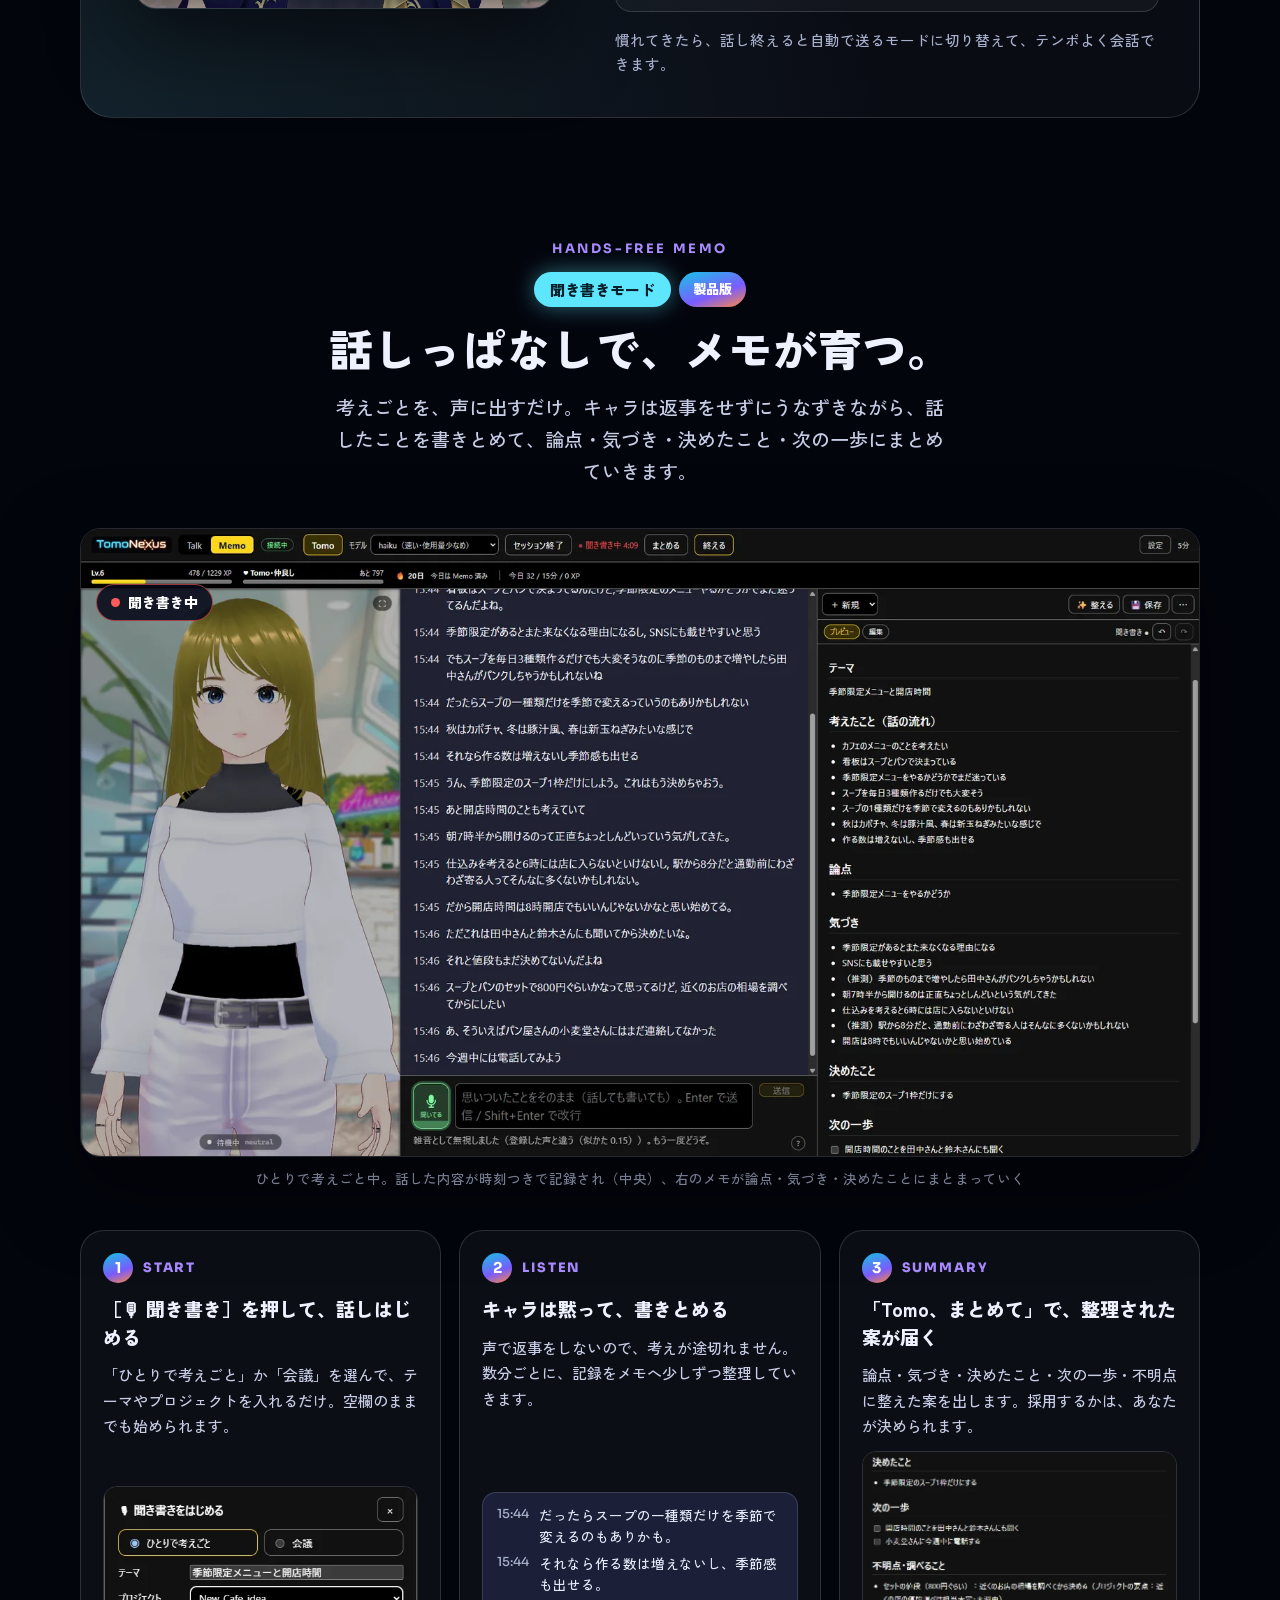
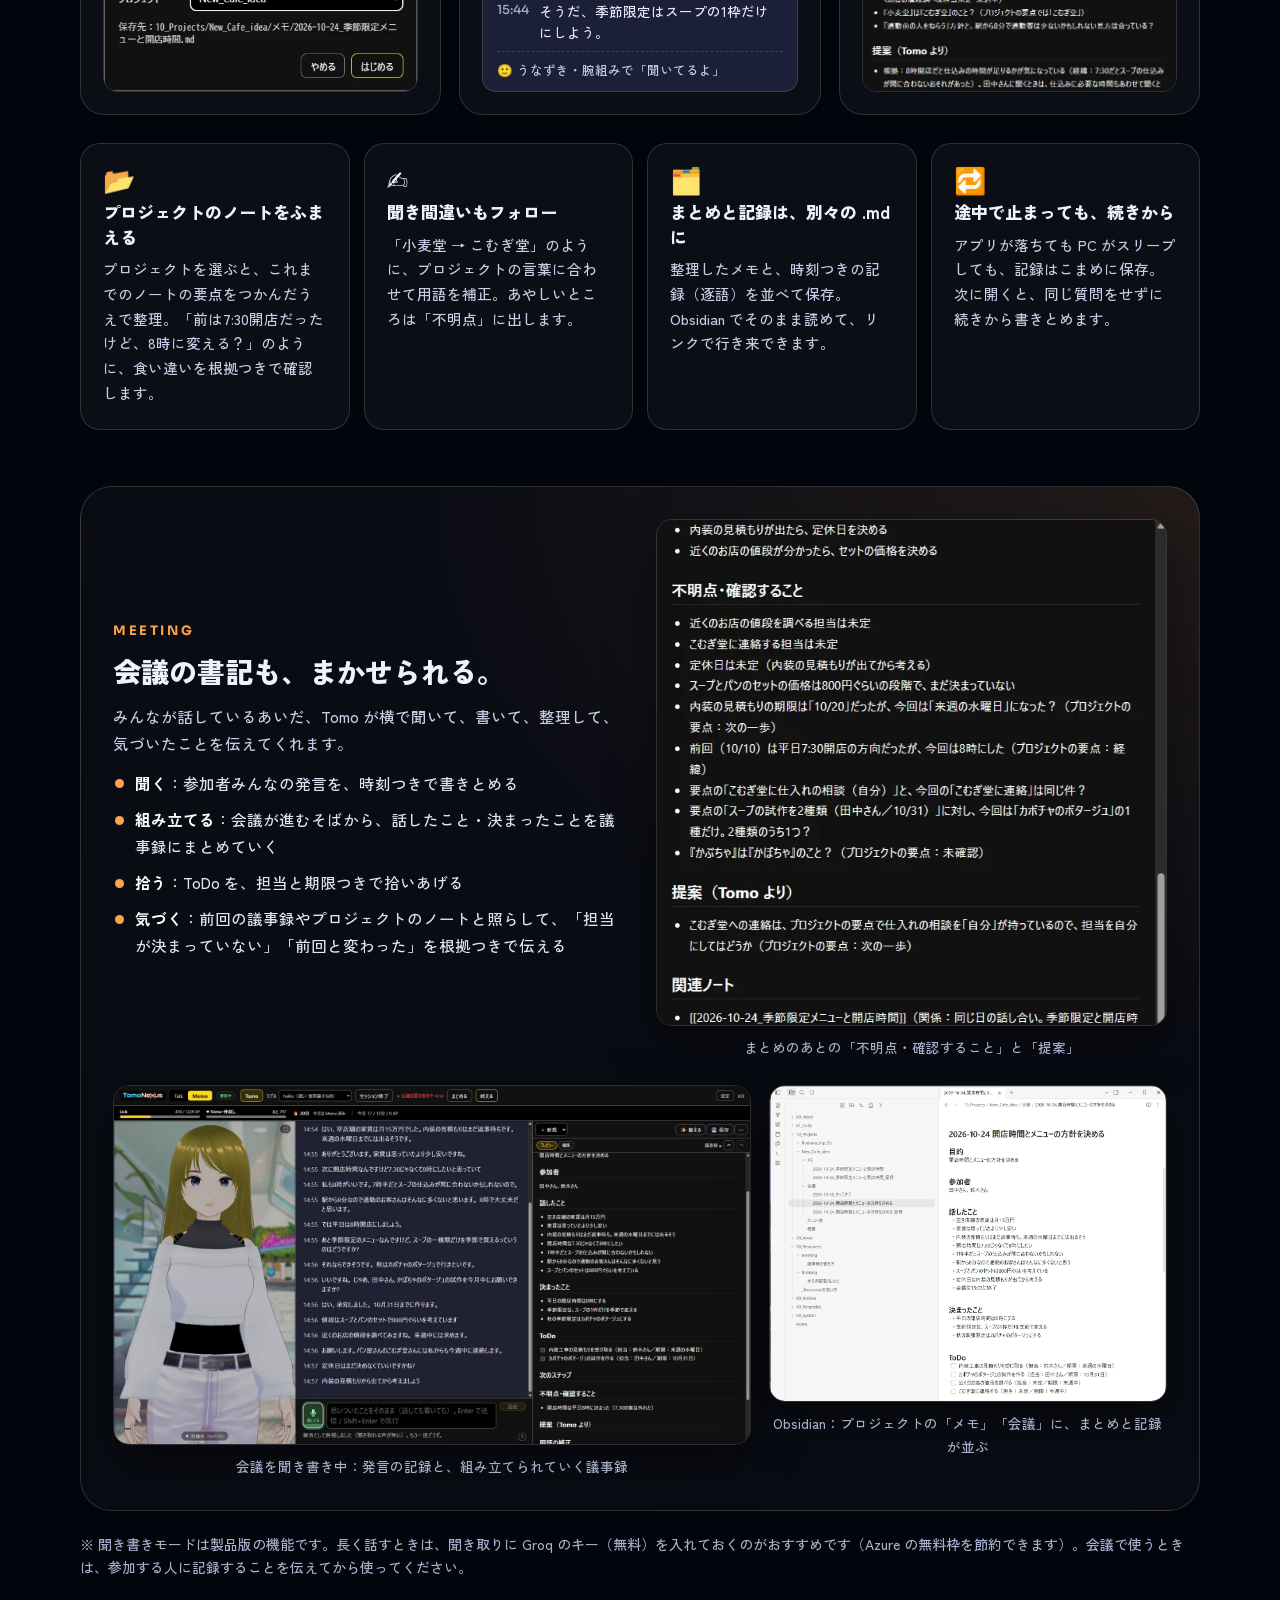
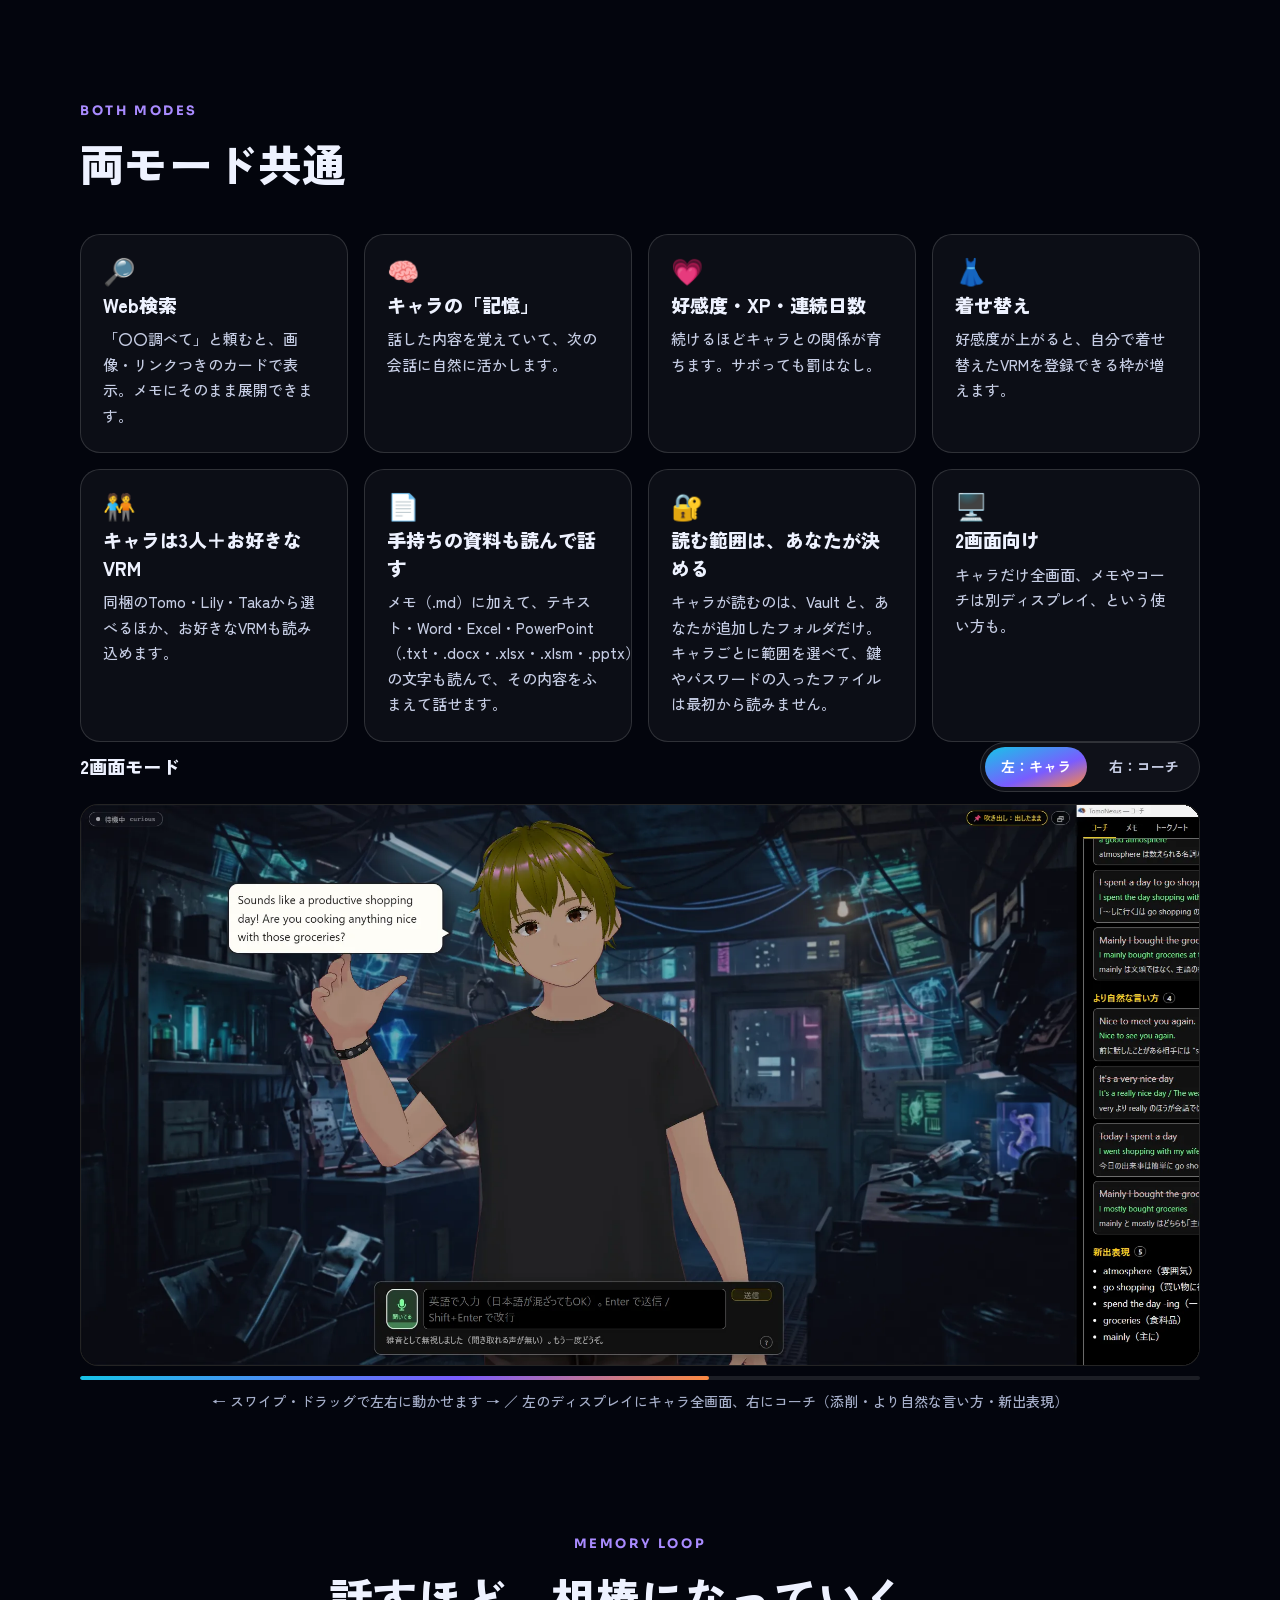
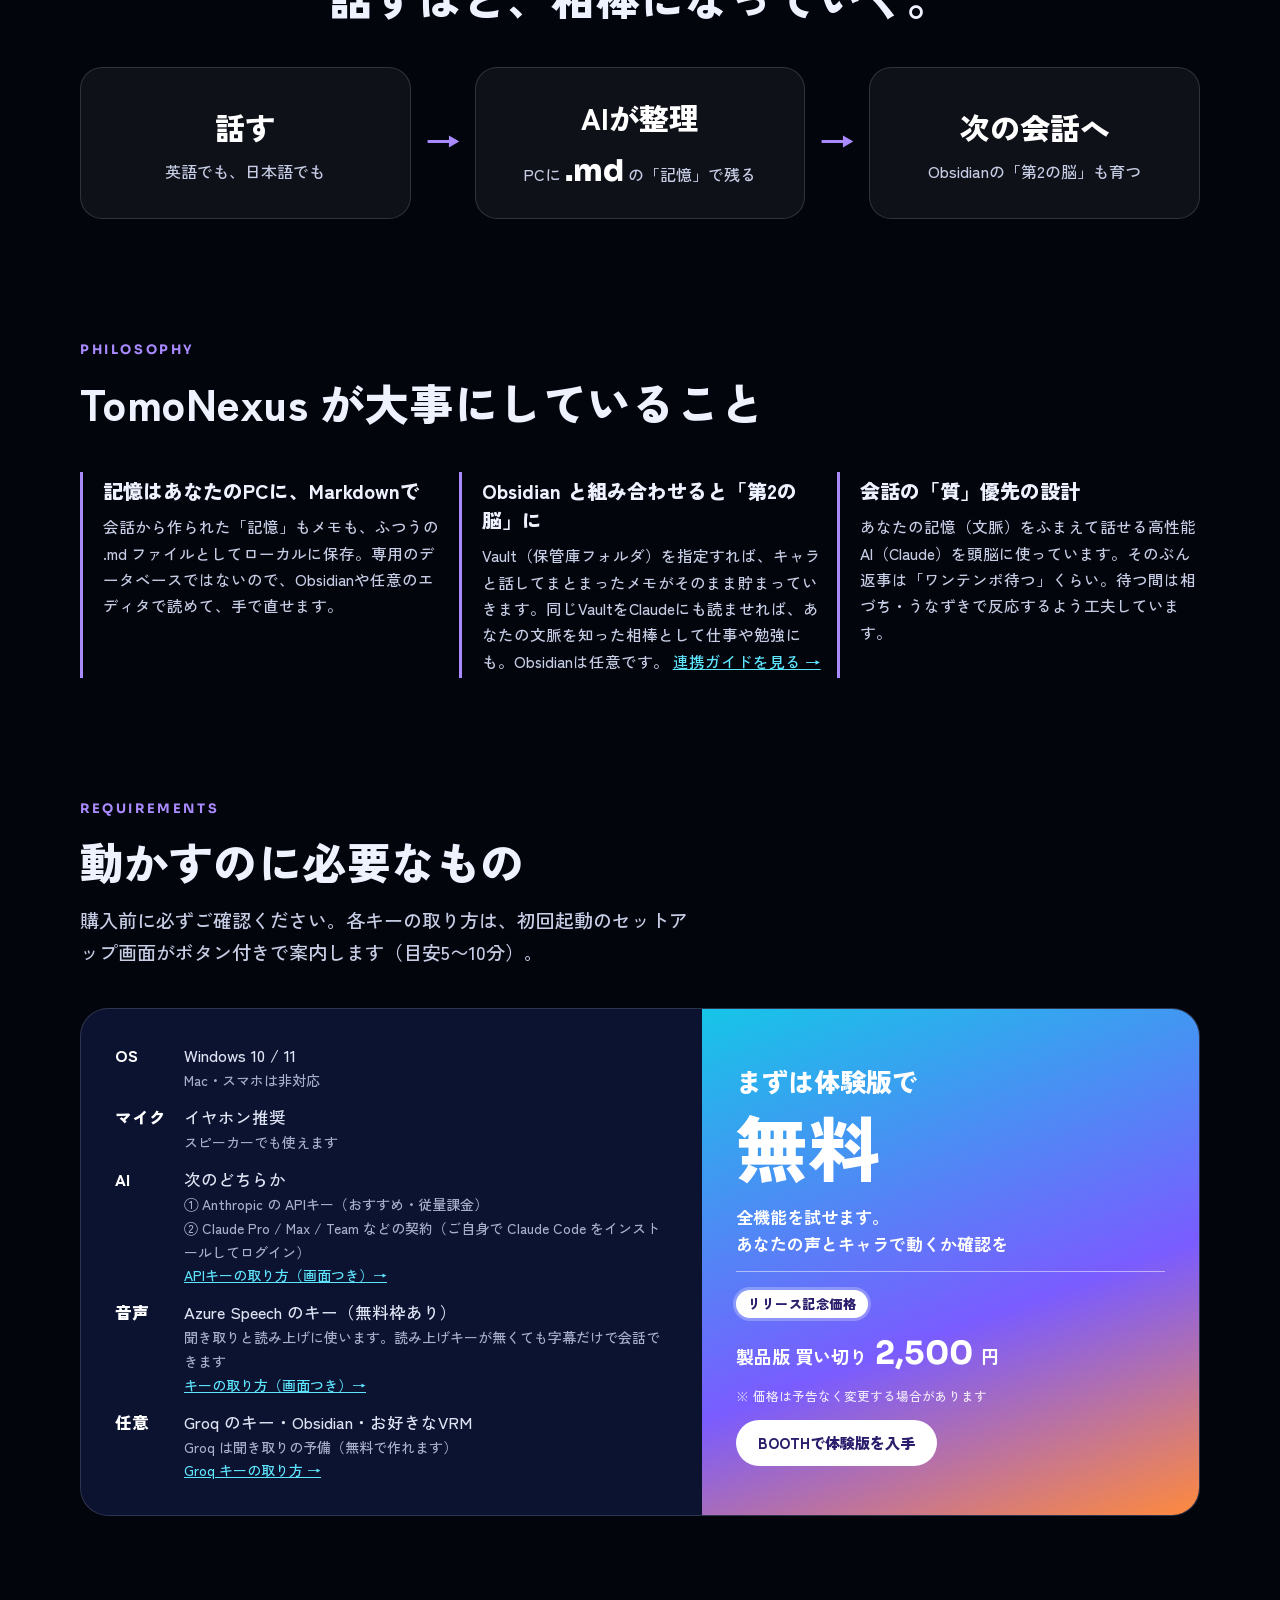
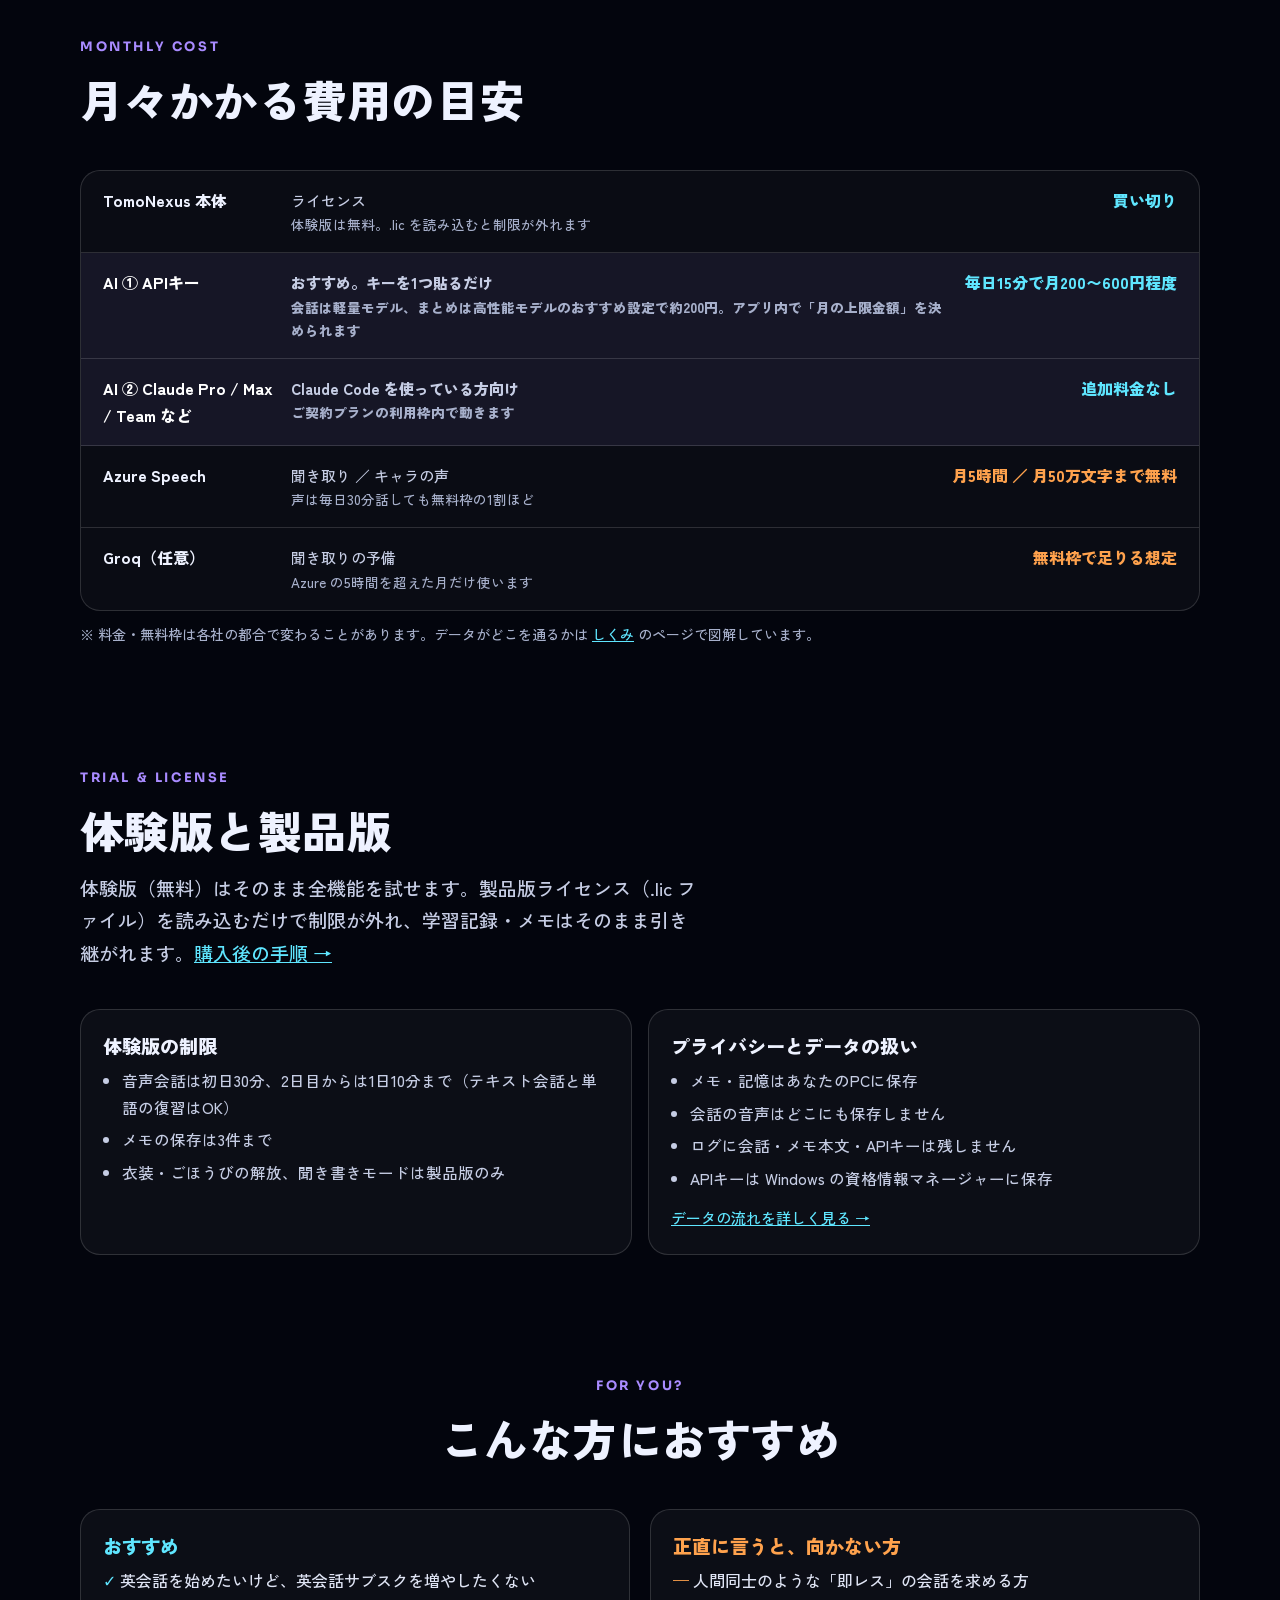
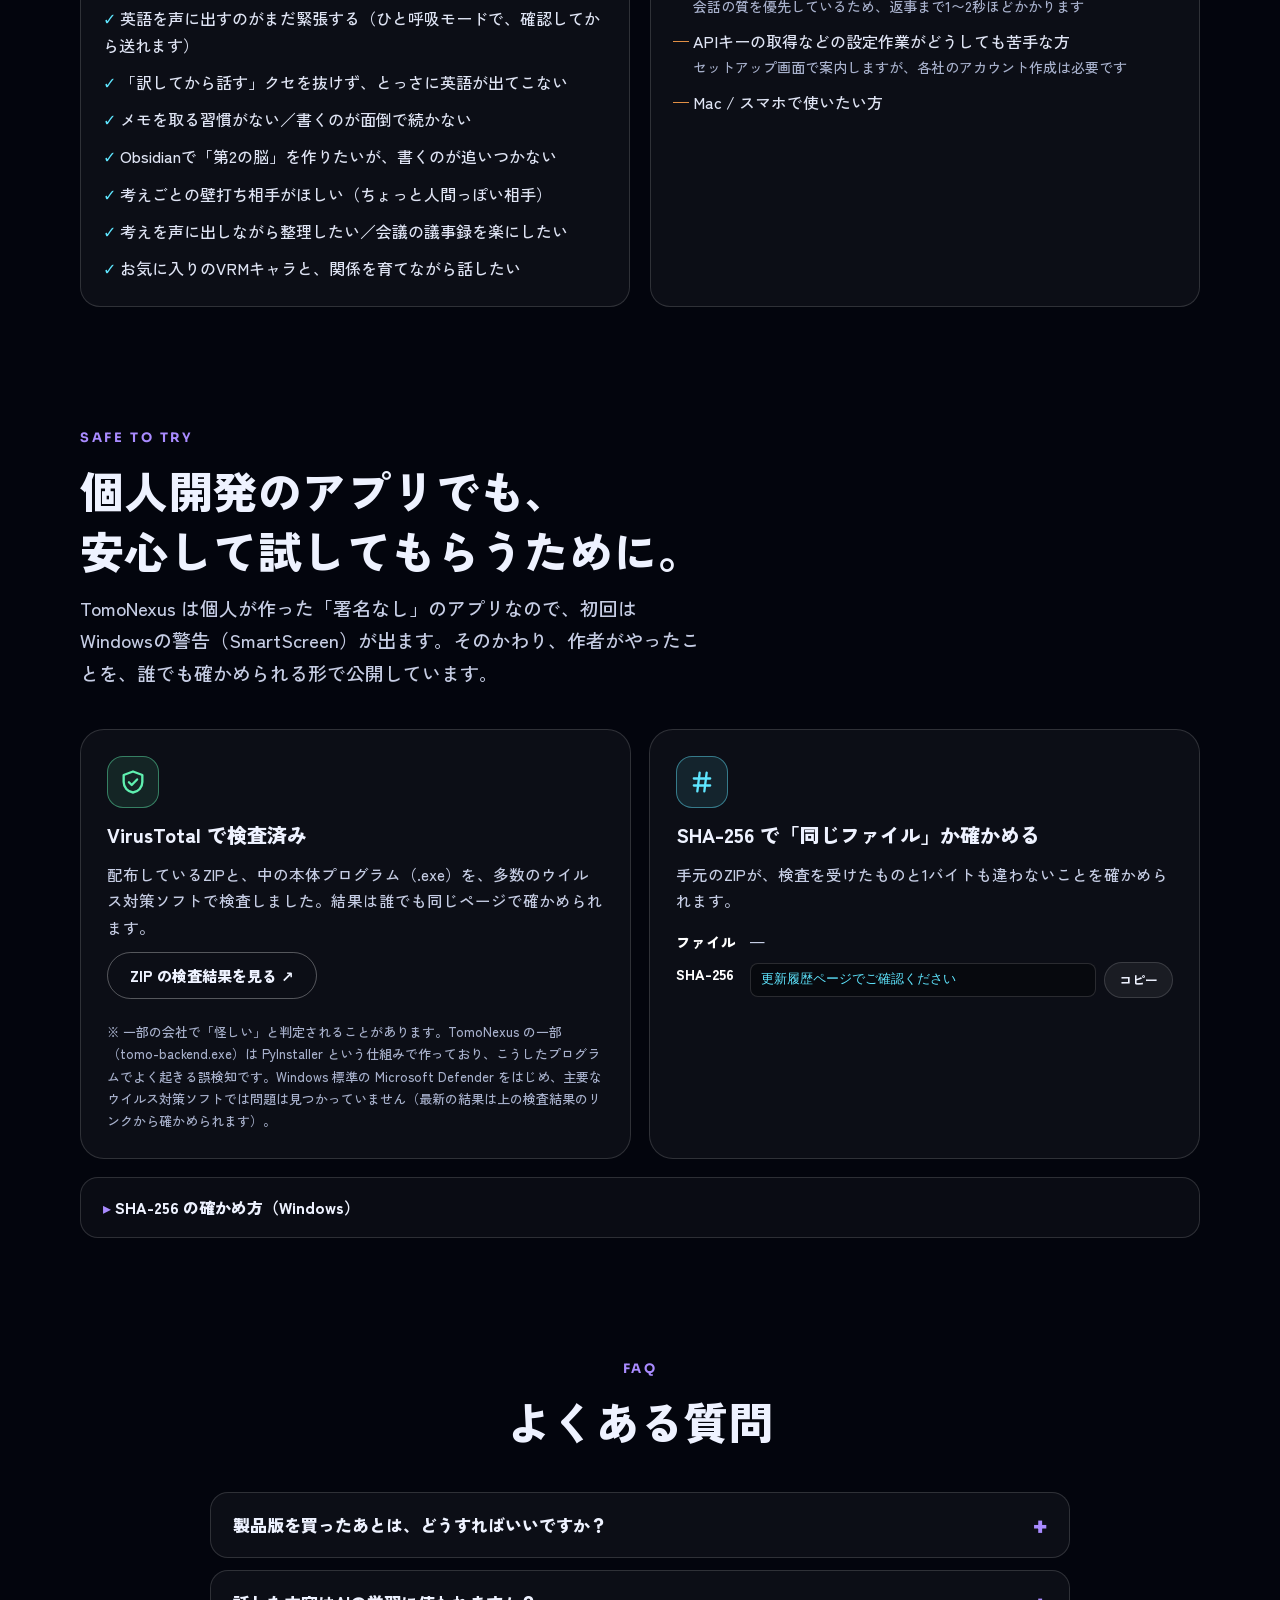
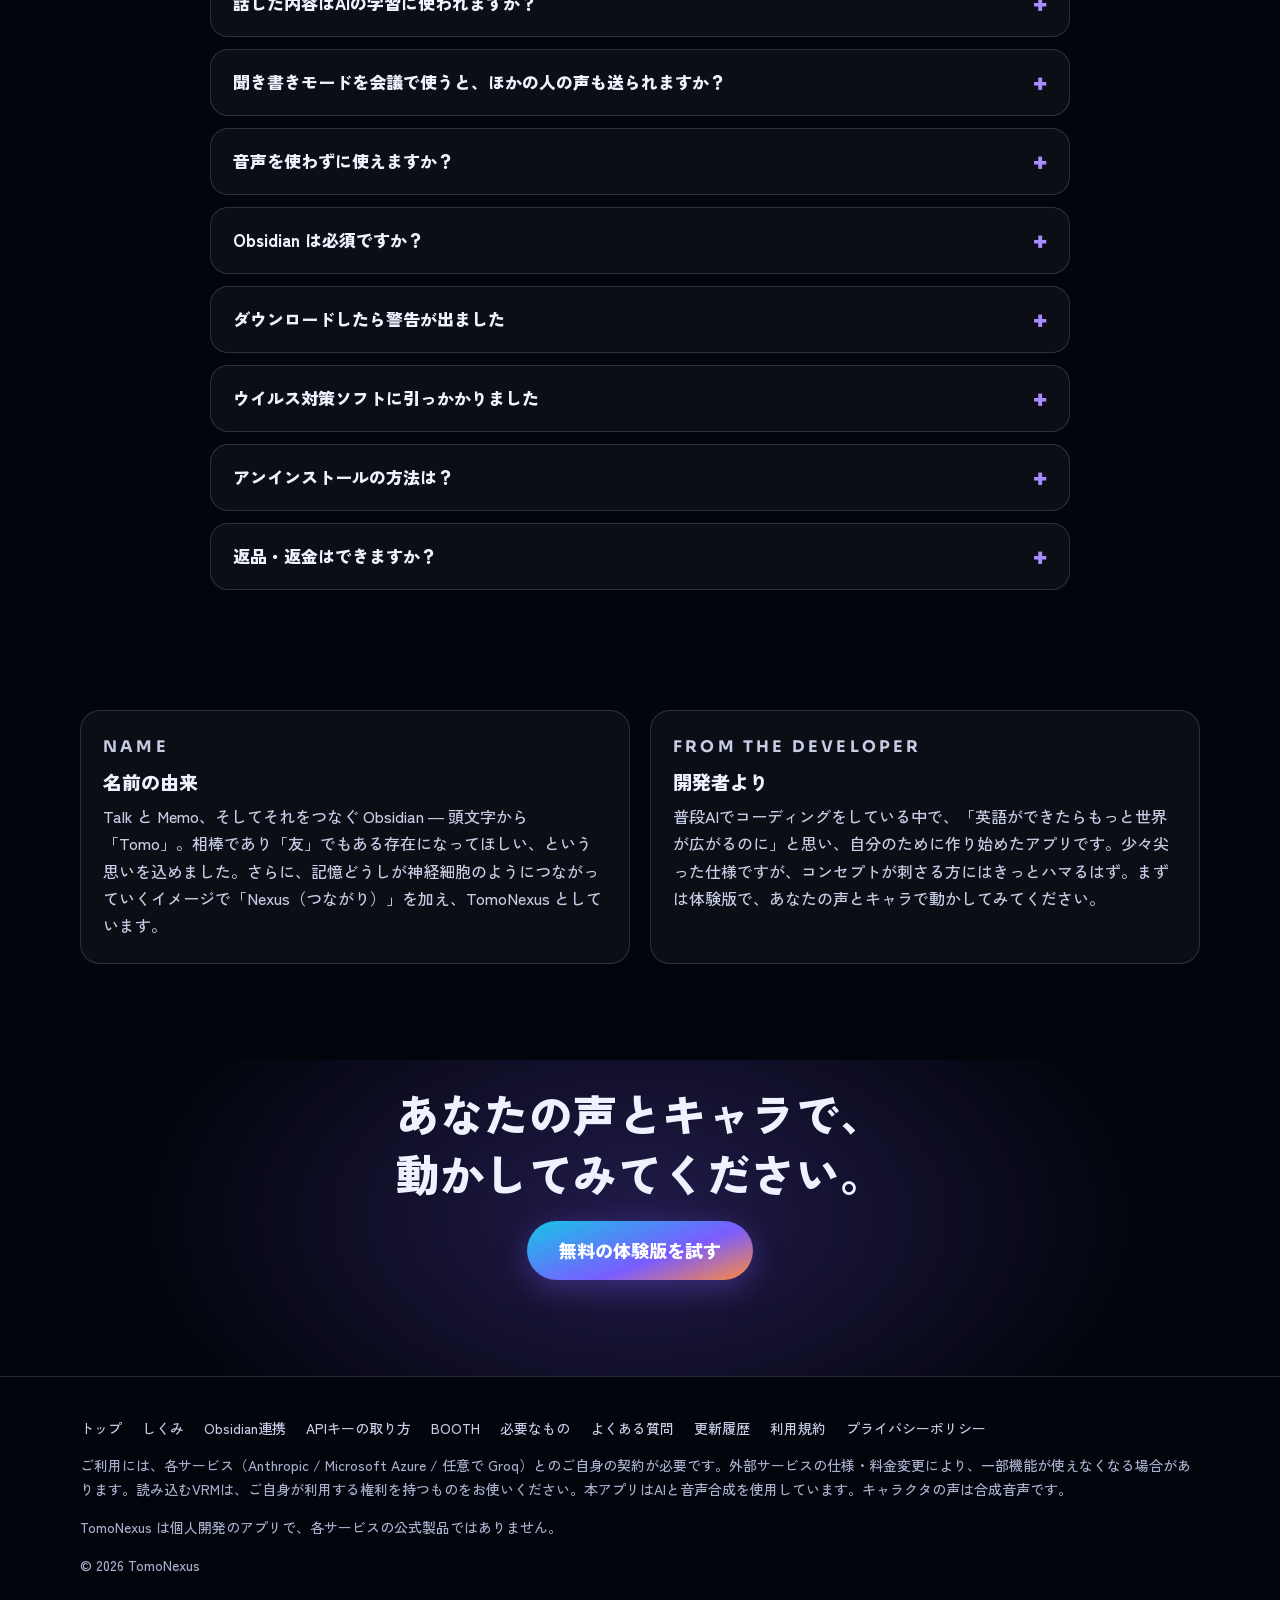
==== commit e6c038a6: "安心セクション：誤検知の説明から「各社に報告しています」を外し、主要ソフトでは問題なしと記載 Co-Authored-By: Claude Opus 5.5 <noreply@anthropic.co" ====
--- a/index.html
+++ b/index.html
@@ -416,7 +416,7 @@
           <a class="btn btn-ghost safe-btn" data-safe-vt href="https://www.virustotal.com/" target="_blank" rel="noopener">ZIP の検査結果を見る ↗</a>
           <span data-safe-scans></span>
         </div>
-        <p class="safe-fp">※ 一部の会社で「怪しい」と判定されることがあります。TomoNexus の一部（tomo-backend.exe）は PyInstaller という仕組みで作っており、こうしたプログラムでよく起きる誤検知です。各社に誤検知として報告しています。</p>
+        <p class="safe-fp">※ 一部の会社で「怪しい」と判定されることがあります。TomoNexus の一部（tomo-backend.exe）は PyInstaller という仕組みで作っており、こうしたプログラムでよく起きる誤検知です。Windows 標準の Microsoft Defender をはじめ、主要なウイルス対策ソフトでは問題は見つかっていません（最新の結果は上の検査結果のリンクから確かめられます）。</p>
       </article>
       <article class="safe-card reveal">
         <div class="safe-ico hash" aria-hidden="true">
